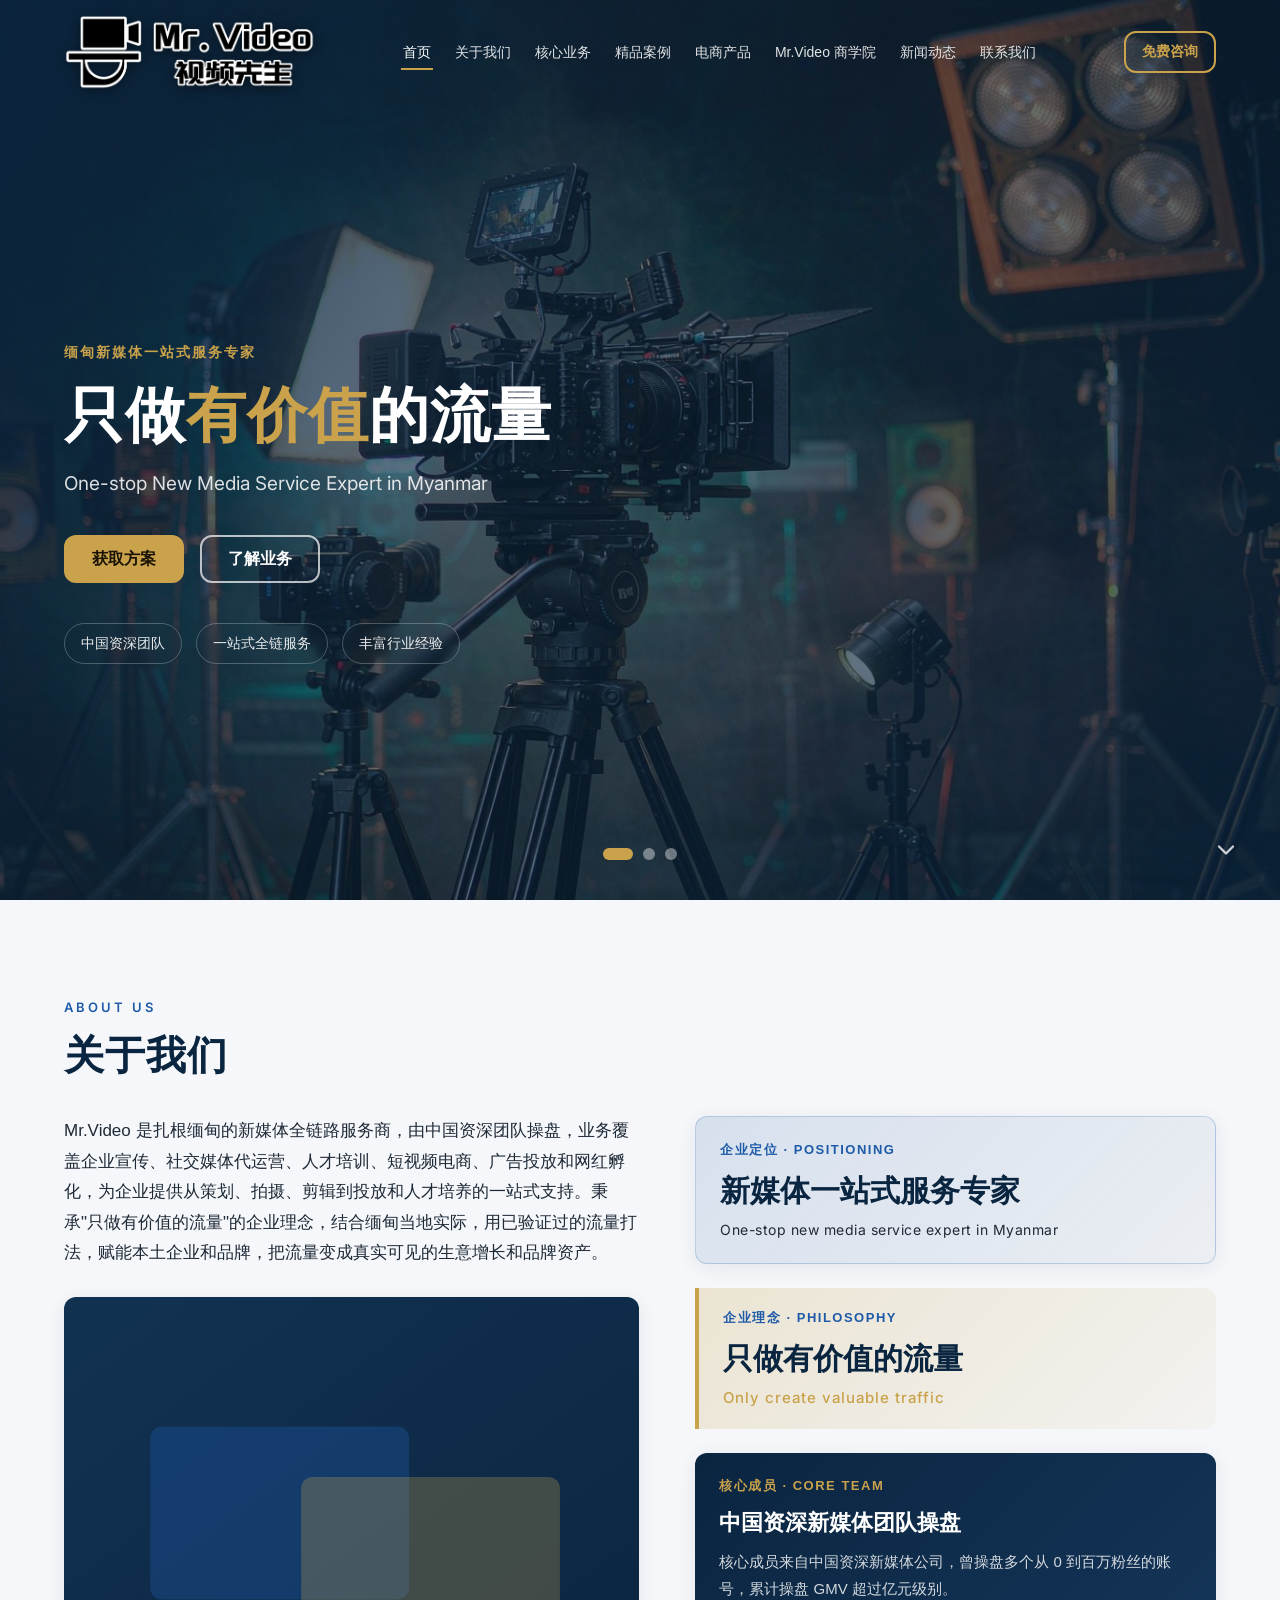
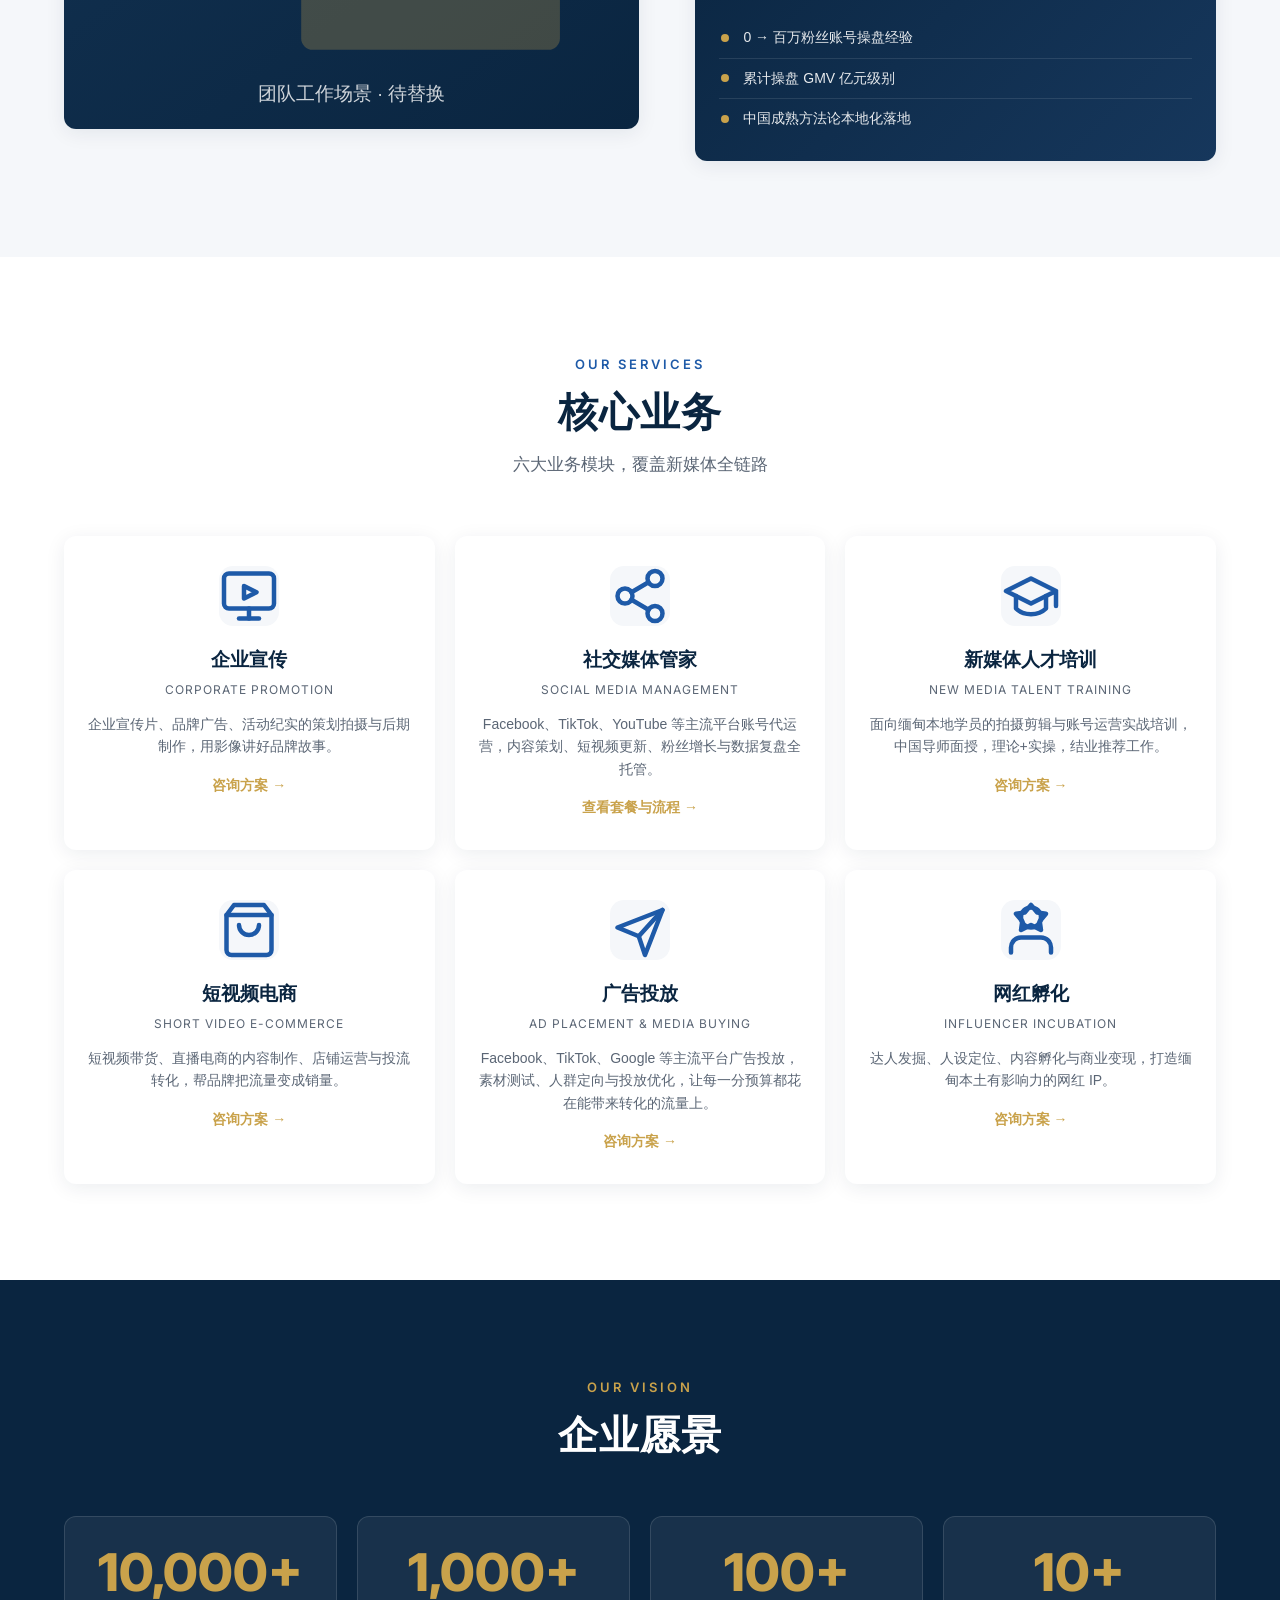
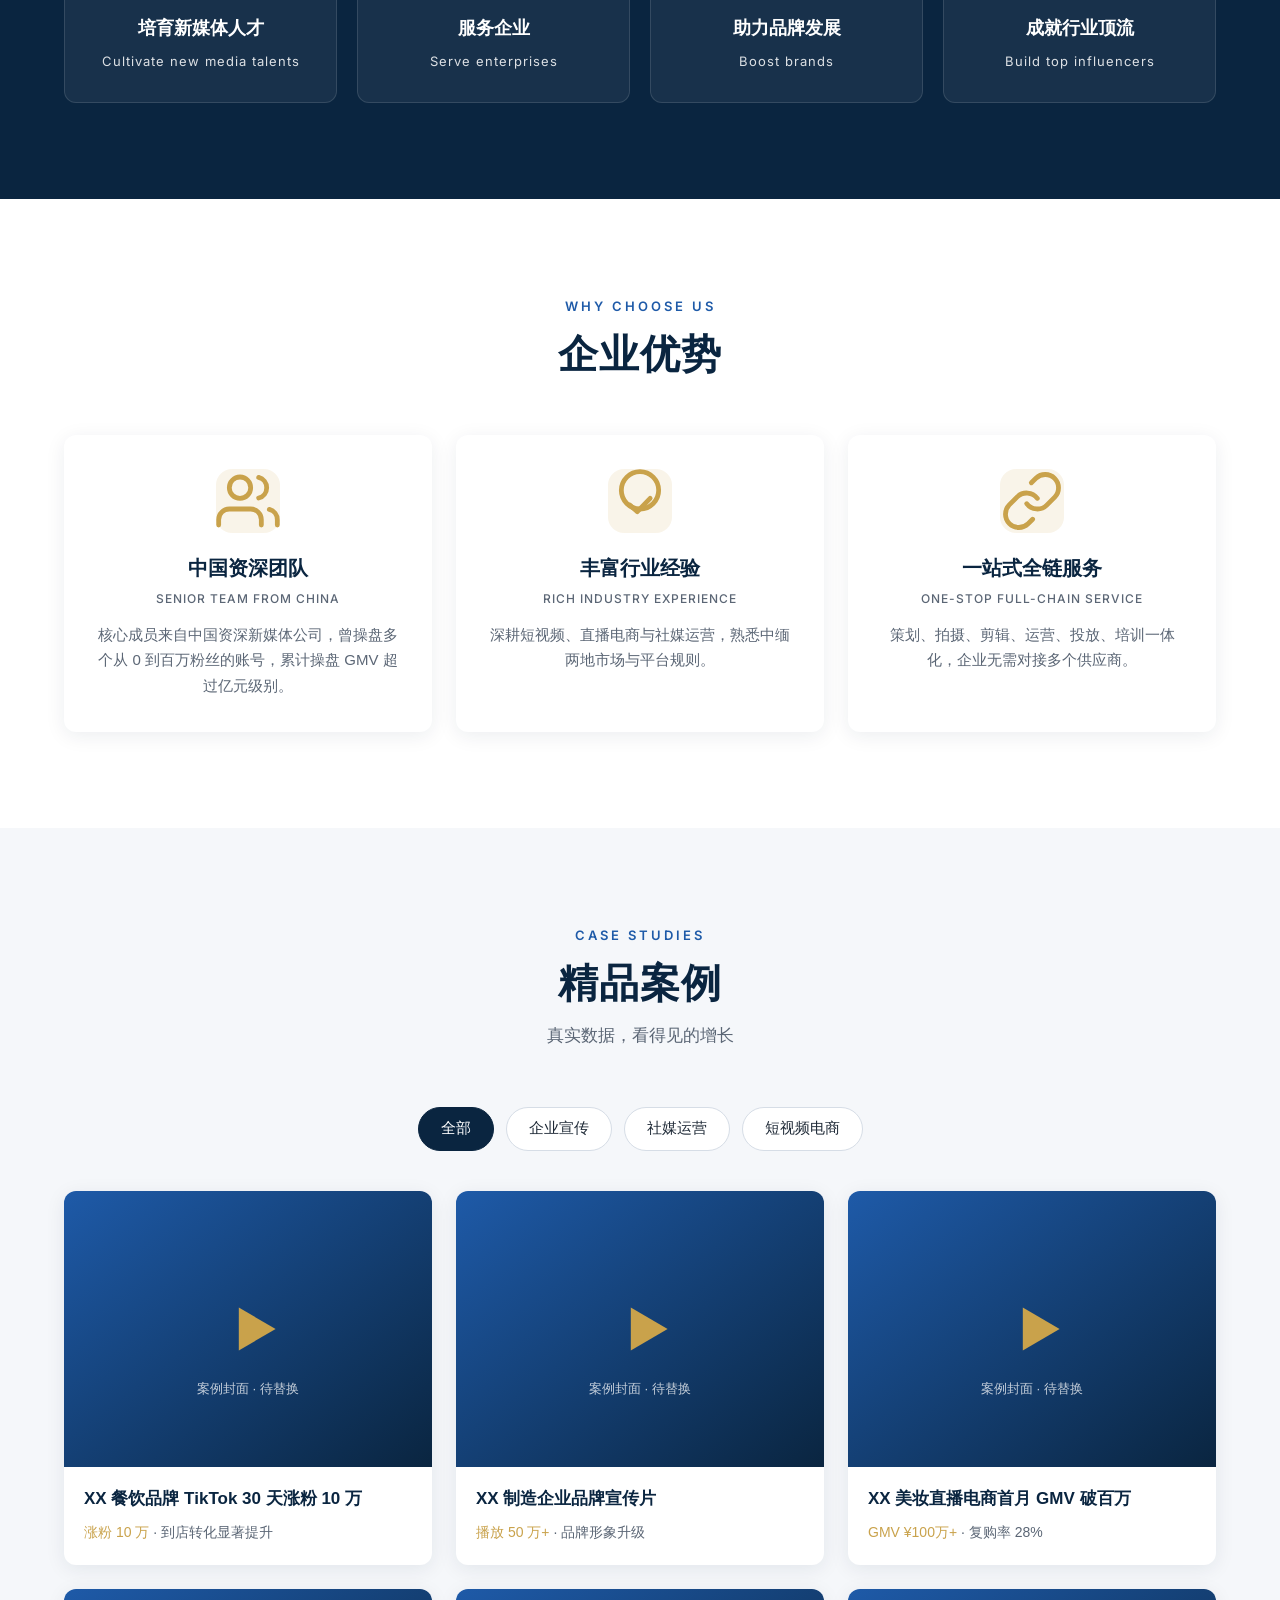
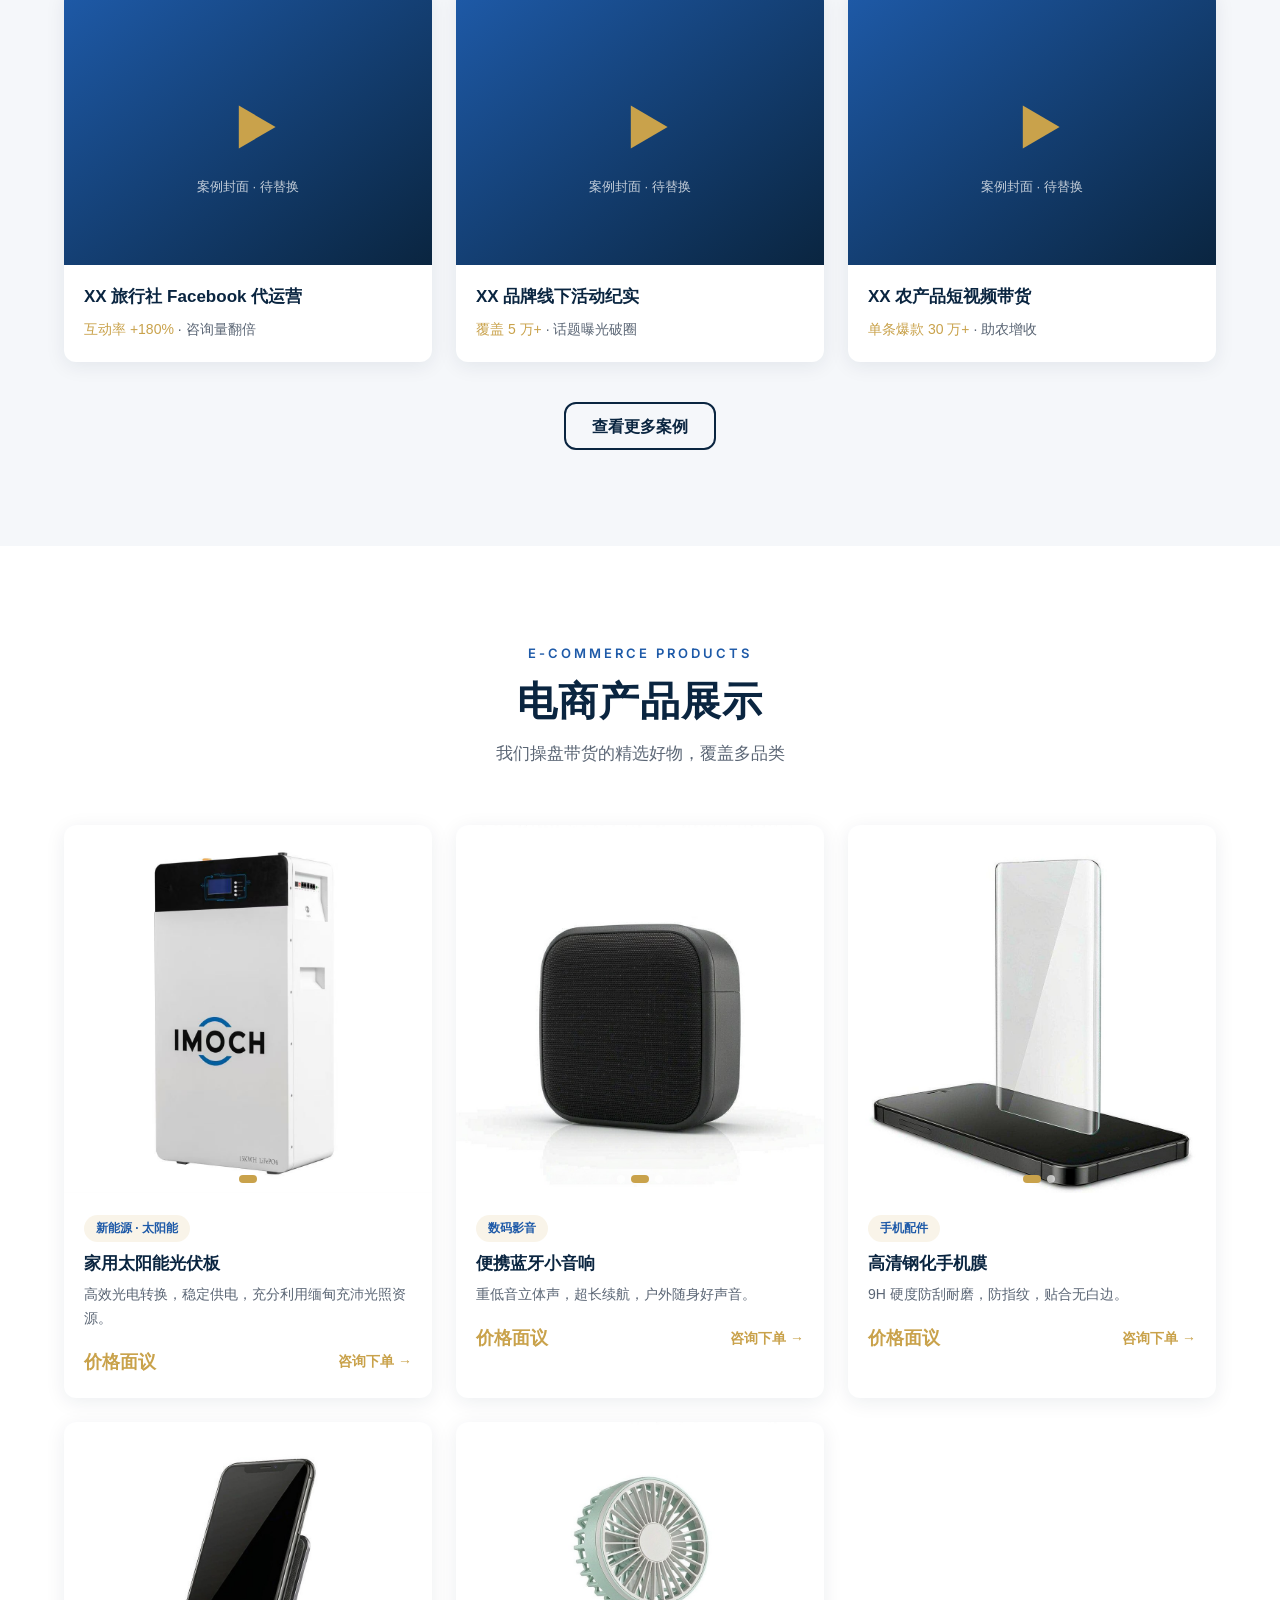
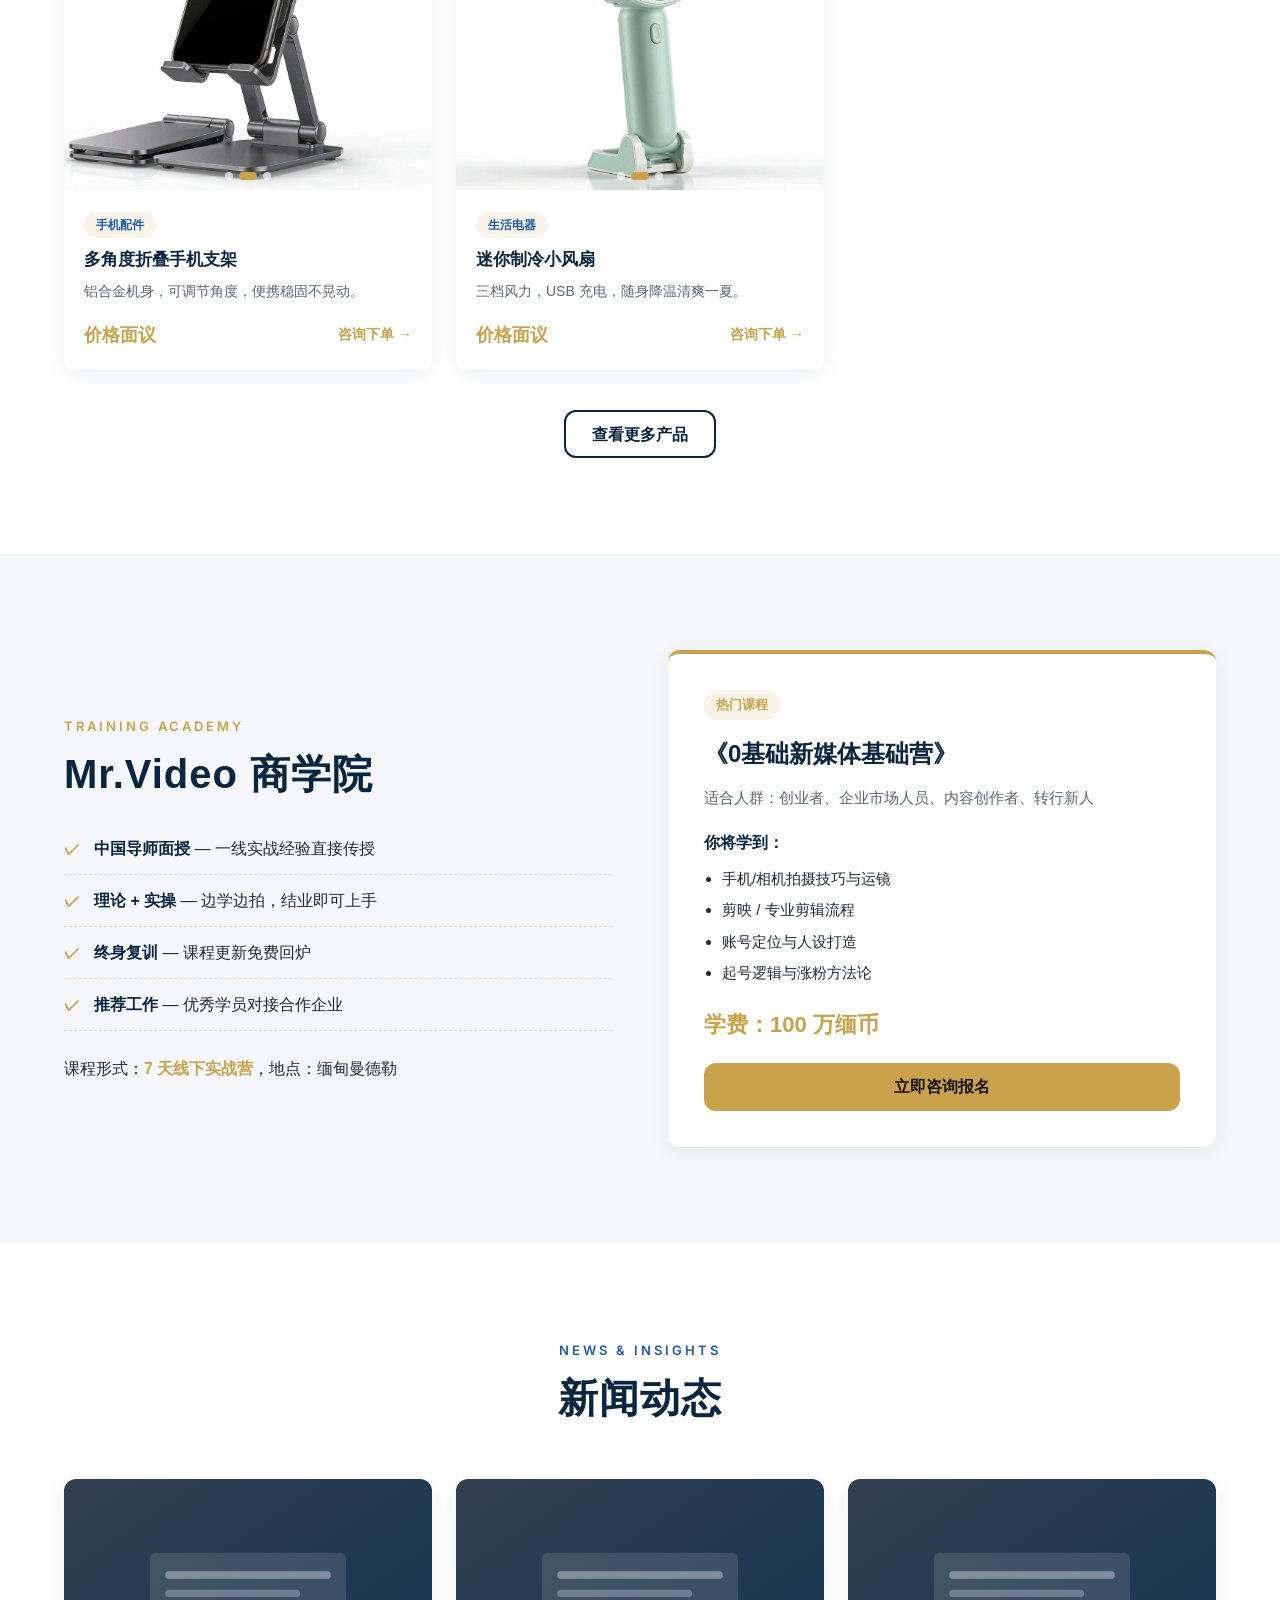
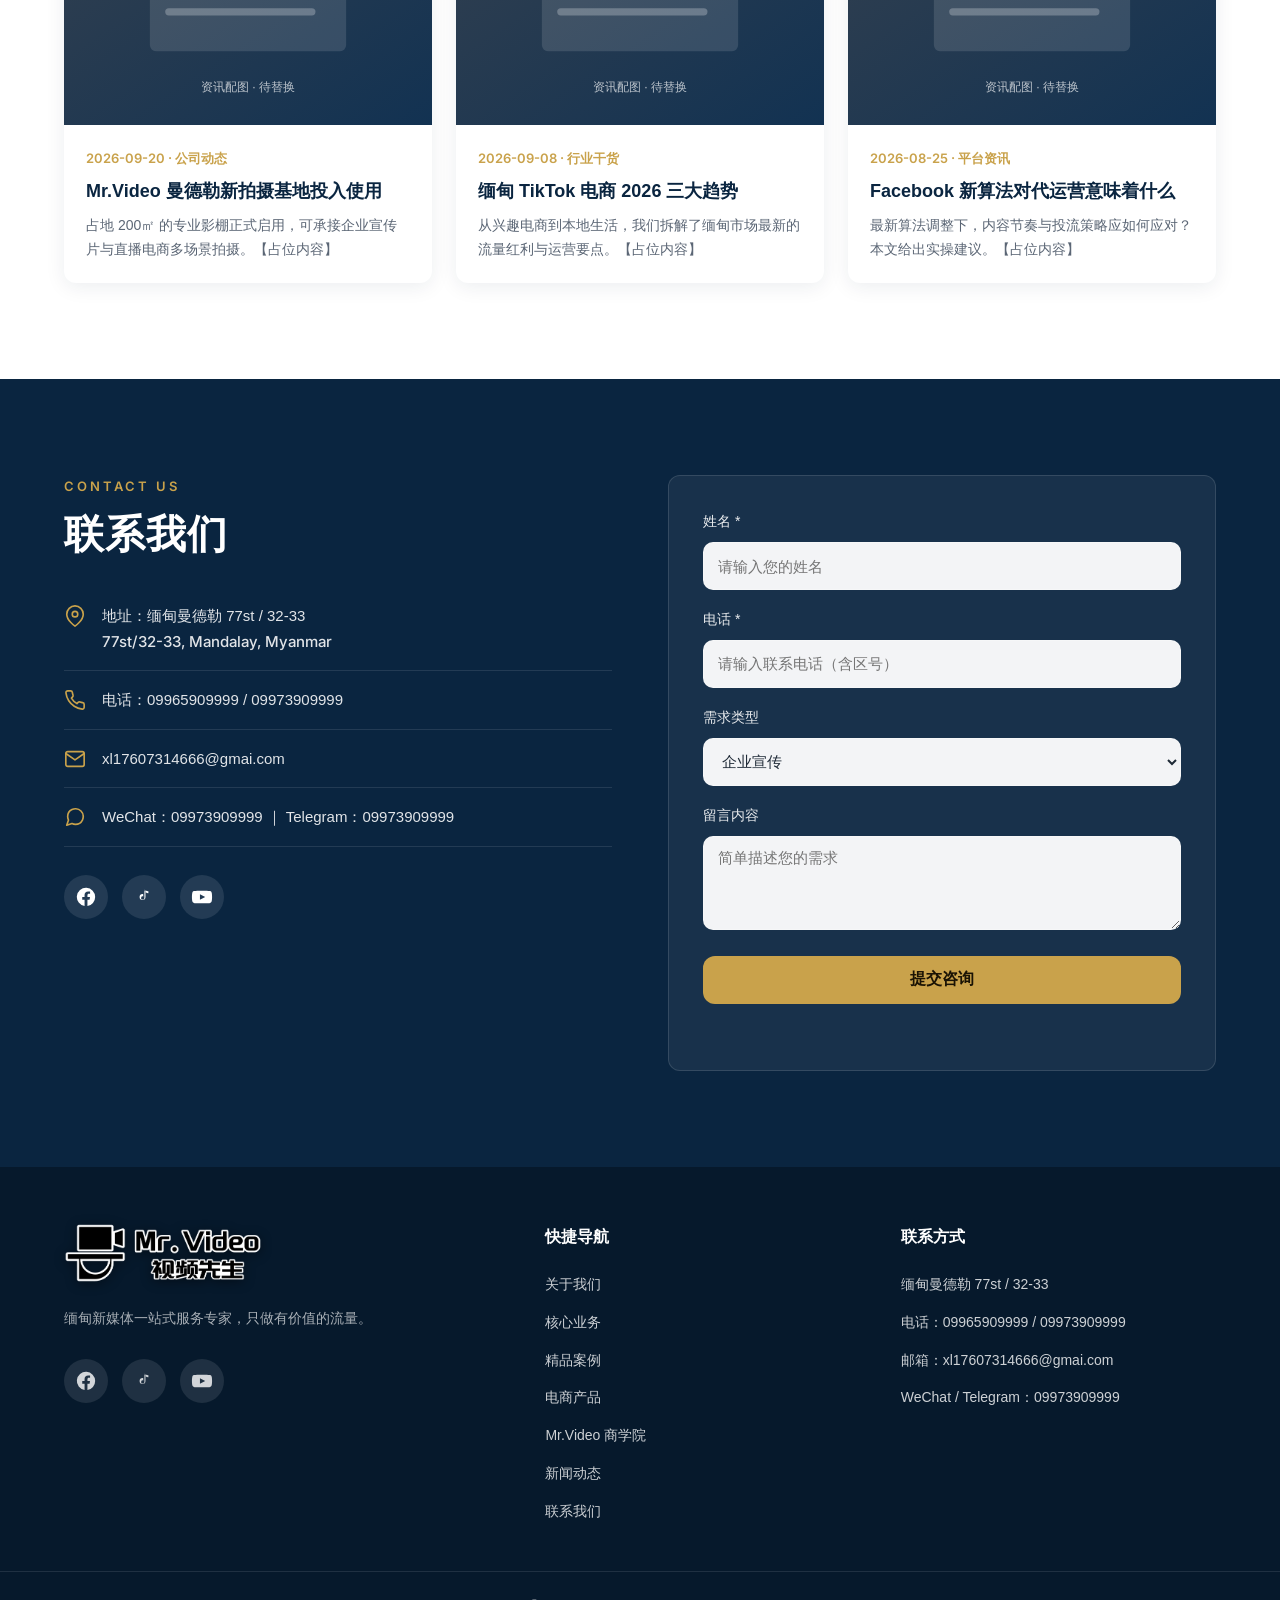
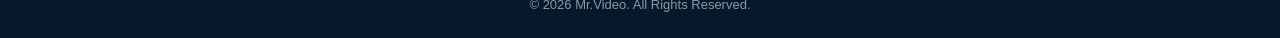
==== index.html @ e1abc124 "Logo放大至76/66px（裁剪画布真字标）+核心成员文案+公司介绍改写+新增广告投放业务" ====
<!DOCTYPE html>
<html lang="zh-CN">
<head>
  <meta charset="UTF-8" />
  <meta name="viewport" content="width=device-width, initial-scale=1.0" />
  <title>Mr.Video 传媒 | 缅甸新媒体一站式服务专家</title>
  <meta name="description" content="Mr.Video 传媒，扎根缅甸的新媒体全链路服务商，由中国资深团队操盘。业务覆盖企业宣传、社交媒体代运营、人才培训、短视频电商、广告投放和网红孵化，为企业提供从策划、拍摄、剪辑到投放和人才培养的一站式支持。只做有价值的流量。" />
  <meta name="keywords" content="缅甸新媒体, 曼德勒短视频, 社交媒体代运营, 网红孵化, 新媒体培训, Myanmar new media, Mr.Video, TikTok, Facebook" />

  <!-- Open Graph / 社交分享 -->
  <meta property="og:type" content="website" />
  <meta property="og:title" content="Mr.Video 传媒 | 缅甸新媒体一站式服务专家" />
  <meta property="og:description" content="扎根缅甸的新媒体全链路服务商，由中国资深团队操盘。提供企业宣传、社媒代运营、人才培训、短视频电商、广告投放与网红孵化全链路服务。" />
  <meta property="og:image" content="https://mrvideo.vip/images/logo-wordmark.png" />
  <meta property="og:url" content="https://mrvideo.vip/" />
  <meta name="twitter:card" content="summary_large_image" />

  <!-- TODO: 接入 Google Analytics（缅甸市场主要投 Facebook，可改用 Meta Pixel / Meta Business 像素） -->
  <!--
  <script async src="https://www.googletagmanager.com/gtag/js?id=G-XXXXXXX"></script>
  <script> window.dataLayer = window.dataLayer || []; function gtag(){dataLayer.push(arguments);} gtag('js', new Date()); gtag('config','G-XXXXXXX'); </script>
  -->
  <!-- TODO: 接入 Meta Pixel（Facebook 投放像素） -->
  <!--
  <script> !function(f,b,e,v,n,t,s){...fbq...}(); </script>
  -->

  <link rel="preconnect" href="https://fonts.googleapis.com" />
  <link rel="preconnect" href="https://fonts.gstatic.com" crossorigin />
  <link href="https://fonts.googleapis.com/css2?family=Inter:wght@400;500;600;700;800&family=Montserrat:wght@600;700;800&display=swap" rel="stylesheet" />
  <link rel="stylesheet" href="css/style.css" />
</head>

<body>

  <!-- ===================== 顶部导航栏 Header ===================== -->
  <header class="site-header" id="top">
    <div class="container nav-inner">
      <a href="#top" class="brand" aria-label="Mr.Video 首页">
        <img src="images/logo-wordmark.png" alt="Mr.Video 视频先生" class="brand-logo" />
      </a>

      <nav class="main-nav" id="mainNav" aria-label="主导航">
        <ul>
          <li><a href="#top" class="active">首页</a></li>
          <li><a href="#about">关于我们</a></li>
          <li><a href="#services">核心业务</a></li>
          <li><a href="#cases">精品案例</a></li>
          <li><a href="#products">电商产品</a></li>
          <li><a href="#training">Mr.Video 商学院</a></li>
          <li><a href="#news">新闻动态</a></li>
          <li><a href="#contact">联系我们</a></li>
        </ul>
      </nav>

      <a href="#contact" class="btn btn-cta">免费咨询 <span class="en">/ Free Consultation</span></a>

      <button class="hamburger" id="hamburger" aria-label="打开菜单" aria-expanded="false" aria-controls="drawer">
        <span></span><span></span><span></span>
      </button>
    </div>
  </header>

  <!-- 手机端全屏抽屉菜单 -->
  <div class="drawer" id="drawer" aria-hidden="true">
    <button class="drawer-close" id="drawerClose" aria-label="关闭菜单">&times;</button>
    <nav class="drawer-nav" aria-label="移动端导航">
      <a href="#top">首页</a>
      <a href="#about">关于我们</a>
      <a href="#services">核心业务</a>
      <a href="#cases">精品案例</a>
      <a href="#products">电商产品</a>
      <a href="#training">Mr.Video 商学院</a>
      <a href="#news">新闻动态</a>
      <a href="#contact">联系我们</a>
      <a href="#contact" class="btn btn-cta drawer-cta">免费咨询 / Free Consultation</a>
    </nav>
  </div>
  <div class="drawer-overlay" id="drawerOverlay"></div>

  <main>

    <!-- ===================== 首屏 Banner / Hero ===================== -->
    <section class="hero" id="home" aria-label="首屏">
      <!-- 首页背景轮播图（深色拍摄场景），与文字 slide 同步切换 -->
      <div class="hero-bg">
        <div class="hero-image is-active" style="background-image:url('images/hero-1.jpg')"></div>
        <div class="hero-image" style="background-image:url('images/hero-2.jpg')"></div>
        <div class="hero-image" style="background-image:url('images/hero-3.jpg')"></div>
        <div class="hero-overlay"></div>
      </div>

      <div class="hero-slides container">
        <!-- Slide 1 -->
        <article class="hero-slide is-active">
          <p class="hero-eyebrow">缅甸新媒体一站式服务专家</p>
          <h1 class="hero-title">只做<span class="gold">有价值</span>的流量</h1>
          <p class="hero-sub">One-stop New Media Service Expert in Myanmar</p>
          <div class="hero-actions">
            <a href="#contact" class="btn btn-gold">获取方案</a>
            <a href="#services" class="btn btn-outline">了解业务</a>
          </div>
          <ul class="trust-tags">
            <li>中国资深团队</li>
            <li>一站式全链服务</li>
            <li>丰富行业经验</li>
          </ul>
        </article>

        <!-- Slide 2 -->
        <article class="hero-slide">
          <p class="hero-eyebrow">SHORT VIDEO E-COMMERCE</p>
          <h1 class="hero-title">把<span class="gold">流量</span>变成<span class="gold">销量</span></h1>
          <p class="hero-sub">短视频电商增长 · 直播带货 · 投流转化</p>
          <div class="hero-actions">
            <a href="#contact" class="btn btn-gold">获取方案</a>
            <a href="#services" class="btn btn-outline">了解业务</a>
          </div>
          <ul class="trust-tags">
            <li>内容制作</li>
            <li>店铺运营</li>
            <li>投流转化</li>
          </ul>
        </article>

        <!-- Slide 3 -->
        <article class="hero-slide">
          <p class="hero-eyebrow">NEW MEDIA TALENT TRAINING</p>
          <h1 class="hero-title">培养缅甸本土<span class="gold">新媒体人才</span></h1>
          <p class="hero-sub">中国导师面授 · 理论+实操 · 推荐工作</p>
          <div class="hero-actions">
            <a href="#training" class="btn btn-gold">咨询报名</a>
            <a href="#about" class="btn btn-outline">了解我们</a>
          </div>
          <ul class="trust-tags">
            <li>7 天实战营</li>
            <li>终身复训</li>
            <li>结业推荐</li>
          </ul>
        </article>
      </div>

      <div class="hero-dots" id="heroDots" role="tablist" aria-label="Banner 切换"></div>

      <a href="#about" class="scroll-arrow" aria-label="向下滚动">
        <svg viewBox="0 0 24 24" width="28" height="28" fill="none" stroke="currentColor" stroke-width="2" stroke-linecap="round" stroke-linejoin="round"><polyline points="6 9 12 15 18 9"></polyline></svg>
      </a>
    </section>

    <!-- ===================== 关于我们 About ===================== -->
    <section class="section about" id="about" aria-labelledby="about-title">
      <div class="container">
        <div class="about-head reveal">
          <p class="eyebrow">ABOUT US</p>
          <h2 class="section-title" id="about-title">关于我们</h2>
        </div>
        <div class="about-grid">
          <!-- 左侧：公司简介正文 + 配图 -->
          <div class="about-left reveal">
            <p class="about-desc">
              Mr.Video 是扎根缅甸的新媒体全链路服务商，由中国资深团队操盘，业务覆盖企业宣传、社交媒体代运营、人才培训、短视频电商、广告投放和网红孵化，为企业提供从策划、拍摄、剪辑到投放和人才培养的一站式支持。秉承"只做有价值的流量"的企业理念，结合缅甸当地实际，用已验证过的流量打法，赋能本土企业和品牌，把流量变成真实可见的生意增长和品牌资产。
            </p>
            <div class="about-media">
              <!-- 待替换：拍摄/团队工作场景图 -->
              <img src="images/about-team.svg" alt="Mr.Video 团队工作场景" loading="lazy" />
            </div>
          </div>
          <!-- 右侧：企业定位 + 企业理念 + 核心成员，从上到下排列 -->
          <div class="about-right reveal">
            <div class="positioning">
              <p class="positioning-label">企业定位 · Positioning</p>
              <p class="positioning-cn">新媒体一站式服务专家</p>
              <p class="positioning-en">One-stop new media service expert in Myanmar</p>
            </div>
            <blockquote class="quote">
              <span class="quote-label">企业理念 · Philosophy</span>
              只做有价值的流量<br />
              <span class="en">Only create valuable traffic</span>
            </blockquote>
            <div class="core-team">
              <p class="core-team-label">核心成员 · Core Team</p>
              <p class="core-team-cn">中国资深新媒体团队操盘</p>
              <p class="core-team-desc">核心成员来自中国资深新媒体公司，曾操盘多个从 0 到百万粉丝的账号，累计操盘 GMV 超过亿元级别。</p>
              <ul class="core-team-points">
                <li>0 → 百万粉丝账号操盘经验</li>
                <li>累计操盘 GMV 亿元级别</li>
                <li>中国成熟方法论本地化落地</li>
              </ul>
            </div>
          </div>
        </div>
      </div>
    </section>

    <!-- ===================== 核心业务 Services ===================== -->
    <section class="section services" id="services" aria-labelledby="services-title">
      <div class="container">
        <div class="section-head reveal">
          <p class="eyebrow">OUR SERVICES</p>
          <h2 class="section-title" id="services-title">核心业务</h2>
          <p class="section-sub">六大业务模块，覆盖新媒体全链路</p>
        </div>

        <div class="services-grid reveal">
          <!-- 卡片 1 -->
          <article class="service-card">
            <span class="service-icon" aria-hidden="true">
              <svg viewBox="0 0 24 24" fill="none" stroke="currentColor" stroke-width="1.8" stroke-linecap="round" stroke-linejoin="round"><rect x="2" y="3" width="20" height="14" rx="2"></rect><line x1="8" y1="21" x2="16" y2="21"></line><line x1="12" y1="17" x2="12" y2="21"></line><polygon points="10 8 15 10.5 10 13 10 8"></polygon></svg>
            </span>
            <h3 class="service-name">企业宣传</h3>
            <p class="service-en">Corporate Promotion</p>
            <p class="service-desc">企业宣传片、品牌广告、活动纪实的策划拍摄与后期制作，用影像讲好品牌故事。</p>
            <a href="#contact" class="service-link">咨询方案 →</a>
          </article>

          <!-- 卡片 2 -->
          <article class="service-card">
            <span class="service-icon" aria-hidden="true">
              <svg viewBox="0 0 24 24" fill="none" stroke="currentColor" stroke-width="1.8" stroke-linecap="round" stroke-linejoin="round"><circle cx="18" cy="5" r="3"></circle><circle cx="6" cy="12" r="3"></circle><circle cx="18" cy="19" r="3"></circle><line x1="8.6" y1="13.5" x2="15.4" y2="17.5"></line><line x1="15.4" y1="6.5" x2="8.6" y2="10.5"></line></svg>
            </span>
            <h3 class="service-name">社交媒体管家</h3>
            <p class="service-en">Social Media Management</p>
            <p class="service-desc">Facebook、TikTok、YouTube 等主流平台账号代运营，内容策划、短视频更新、粉丝增长与数据复盘全托管。</p>
            <a href="social-media.html" class="service-link">查看套餐与流程 →</a>
          </article>

          <!-- 卡片 3 -->
          <article class="service-card">
            <span class="service-icon" aria-hidden="true">
              <svg viewBox="0 0 24 24" fill="none" stroke="currentColor" stroke-width="1.8" stroke-linecap="round" stroke-linejoin="round"><path d="M22 10v6M2 10l10-5 10 5-10 5z"></path><path d="M6 12v5c3 3 9 3 12 0v-5"></path></svg>
            </span>
            <h3 class="service-name">新媒体人才培训</h3>
            <p class="service-en">New Media Talent Training</p>
            <p class="service-desc">面向缅甸本地学员的拍摄剪辑与账号运营实战培训，中国导师面授，理论+实操，结业推荐工作。</p>
            <a href="#contact" class="service-link">咨询方案 →</a>
          </article>

          <!-- 卡片 4 -->
          <article class="service-card">
            <span class="service-icon" aria-hidden="true">
              <svg viewBox="0 0 24 24" fill="none" stroke="currentColor" stroke-width="1.8" stroke-linecap="round" stroke-linejoin="round"><path d="M6 2 3 6v14a2 2 0 0 0 2 2h14a2 2 0 0 0 2-2V6l-3-4z"></path><line x1="3" y1="6" x2="21" y2="6"></line><path d="M16 10a4 4 0 0 1-8 0"></path></svg>
            </span>
            <h3 class="service-name">短视频电商</h3>
            <p class="service-en">Short Video E-commerce</p>
            <p class="service-desc">短视频带货、直播电商的内容制作、店铺运营与投流转化，帮品牌把流量变成销量。</p>
            <a href="#contact" class="service-link">咨询方案 →</a>
          </article>

          <!-- 卡片 5 -->
          <article class="service-card">
            <span class="service-icon" aria-hidden="true">
              <svg viewBox="0 0 24 24" fill="none" stroke="currentColor" stroke-width="1.8" stroke-linecap="round" stroke-linejoin="round"><path d="M3 11l18-7-7 18-2.5-7.5L3 11z"></path><path d="M11.5 14.5L21 4"></path></svg>
            </span>
            <h3 class="service-name">广告投放</h3>
            <p class="service-en">Ad Placement &amp; Media Buying</p>
            <p class="service-desc">Facebook、TikTok、Google 等主流平台广告投放，素材测试、人群定向与投放优化，让每一分预算都花在能带来转化的流量上。</p>
            <a href="#contact" class="service-link">咨询方案 →</a>
          </article>

          <!-- 卡片 6 -->
          <article class="service-card">
            <span class="service-icon" aria-hidden="true">
              <svg viewBox="0 0 24 24" fill="none" stroke="currentColor" stroke-width="1.8" stroke-linecap="round" stroke-linejoin="round"><path d="M20 21v-2a4 4 0 0 0-4-4H8a4 4 0 0 0-4 4v2"></path><circle cx="12" cy="7" r="4"></circle><polygon points="12 2 14.5 5 18 5.5 15.5 8.5 16 12 12 10 8 12 8.5 8.5 6 5.5 9.5 5 12 2"></polygon></svg>
            </span>
            <h3 class="service-name">网红孵化</h3>
            <p class="service-en">Influencer Incubation</p>
            <p class="service-desc">达人发掘、人设定位、内容孵化与商业变现，打造缅甸本土有影响力的网红 IP。</p>
            <a href="#contact" class="service-link">咨询方案 →</a>
          </article>
        </div>

      </div>
    </section>

    <!-- ===================== 企业愿景 Vision ===================== -->
    <section class="section vision" id="vision" aria-labelledby="vision-title" style="background:#0A2540;color:#ffffff">
      <div class="container">
        <div class="section-head light reveal">
          <p class="eyebrow gold">OUR VISION</p>
          <h2 class="section-title light" id="vision-title">企业愿景</h2>
        </div>
        <div class="vision-stats reveal">
          <div class="stat">
            <p class="stat-num" data-target="10000" data-suffix="+">0</p>
            <p class="stat-label">培育新媒体人才</p>
            <p class="stat-en">Cultivate new media talents</p>
          </div>
          <div class="stat">
            <p class="stat-num" data-target="1000" data-suffix="+">0</p>
            <p class="stat-label">服务企业</p>
            <p class="stat-en">Serve enterprises</p>
          </div>
          <div class="stat">
            <p class="stat-num" data-target="100" data-suffix="+">0</p>
            <p class="stat-label">助力品牌发展</p>
            <p class="stat-en">Boost brands</p>
          </div>
          <div class="stat">
            <p class="stat-num" data-target="10" data-suffix="+">0</p>
            <p class="stat-label">成就行业顶流</p>
            <p class="stat-en">Build top influencers</p>
          </div>
        </div>
      </div>
    </section>

    <!-- ===================== 企业优势 + 服务流程 ===================== -->
    <section class="section advantages" id="advantages" aria-labelledby="adv-title">
      <div class="container">
        <div class="section-head reveal">
          <p class="eyebrow">WHY CHOOSE US</p>
          <h2 class="section-title" id="adv-title">企业优势</h2>
        </div>

        <div class="adv-grid reveal">
          <article class="adv-card">
            <span class="adv-icon" aria-hidden="true">
              <svg viewBox="0 0 24 24" fill="none" stroke="currentColor" stroke-width="1.8" stroke-linecap="round" stroke-linejoin="round"><path d="M17 21v-2a4 4 0 0 0-4-4H5a4 4 0 0 0-4 4v2"></path><circle cx="9" cy="7" r="4"></circle><path d="M23 21v-2a4 4 0 0 0-3-3.87"></path><path d="M16 3.13a4 4 0 0 1 0 7.75"></path></svg>
            </span>
            <h3>中国资深团队</h3>
            <p class="en">Senior Team from China</p>
            <p>核心成员来自中国资深新媒体公司，曾操盘多个从 0 到百万粉丝的账号，累计操盘 GMV 超过亿元级别。</p>
          </article>
          <article class="adv-card">
            <span class="adv-icon" aria-hidden="true">
              <svg viewBox="0 0 24 24" fill="none" stroke="currentColor" stroke-width="1.8" stroke-linecap="round" stroke-linejoin="round"><circle cx="12" cy="8" r="7"></circle><polyline points="8.2 13.5 11 16 15.8 11"></polyline></svg>
            </span>
            <h3>丰富行业经验</h3>
            <p class="en">Rich Industry Experience</p>
            <p>深耕短视频、直播电商与社媒运营，熟悉中缅两地市场与平台规则。</p>
          </article>
          <article class="adv-card">
            <span class="adv-icon" aria-hidden="true">
              <svg viewBox="0 0 24 24" fill="none" stroke="currentColor" stroke-width="1.8" stroke-linecap="round" stroke-linejoin="round"><path d="M10 13a5 5 0 0 0 7.54.54l3-3a5 5 0 0 0-7.07-7.07l-1.72 1.71"></path><path d="M14 11a5 5 0 0 0-7.54-.54l-3 3a5 5 0 0 0 7.07 7.07l1.71-1.71"></path></svg>
            </span>
            <h3>一站式全链服务</h3>
            <p class="en">One-stop Full-chain Service</p>
            <p>策划、拍摄、剪辑、运营、投放、培训一体化，企业无需对接多个供应商。</p>
          </article>
        </div>

      </div>
    </section>

    <!-- ===================== 精品案例 Cases ===================== -->
    <section class="section cases" id="cases" aria-labelledby="cases-title">
      <div class="container">
        <div class="section-head reveal">
          <p class="eyebrow">CASE STUDIES</p>
          <h2 class="section-title" id="cases-title">精品案例</h2>
          <p class="section-sub">真实数据，看得见的增长</p>
        </div>

        <div class="case-filter reveal" id="caseFilter" role="tablist" aria-label="案例分类筛选">
          <button class="filter-btn is-active" data-filter="all">全部</button>
          <button class="filter-btn" data-filter="promo">企业宣传</button>
          <button class="filter-btn" data-filter="social">社媒运营</button>
          <button class="filter-btn" data-filter="ecom">短视频电商</button>
        </div>

        <div class="case-grid reveal" id="caseGrid">
          <article class="case-card" data-cat="social">
            <div class="case-cover"><img src="images/case-placeholder.svg" alt="餐饮品牌 TikTok 案例封面" loading="lazy" /></div>
            <div class="case-body">
              <h3>XX 餐饮品牌 TikTok 30 天涨粉 10 万</h3>
              <p class="case-result"><span class="gold">涨粉 10 万</span> · 到店转化显著提升</p>
            </div>
          </article>
          <article class="case-card" data-cat="promo">
            <div class="case-cover"><img src="images/case-placeholder.svg" alt="企业宣传片案例封面" loading="lazy" /></div>
            <div class="case-body">
              <h3>XX 制造企业品牌宣传片</h3>
              <p class="case-result"><span class="gold">播放 50 万+</span> · 品牌形象升级</p>
            </div>
          </article>
          <article class="case-card" data-cat="ecom">
            <div class="case-cover"><img src="images/case-placeholder.svg" alt="直播电商案例封面" loading="lazy" /></div>
            <div class="case-body">
              <h3>XX 美妆直播电商首月 GMV 破百万</h3>
              <p class="case-result"><span class="gold">GMV ¥100万+</span> · 复购率 28%</p>
            </div>
          </article>
          <article class="case-card" data-cat="social">
            <div class="case-cover"><img src="images/case-placeholder.svg" alt="社媒代运营案例封面" loading="lazy" /></div>
            <div class="case-body">
              <h3>XX 旅行社 Facebook 代运营</h3>
              <p class="case-result"><span class="gold">互动率 +180%</span> · 咨询量翻倍</p>
            </div>
          </article>
          <article class="case-card" data-cat="promo">
            <div class="case-cover"><img src="images/case-placeholder.svg" alt="活动纪实案例封面" loading="lazy" /></div>
            <div class="case-body">
              <h3>XX 品牌线下活动纪实</h3>
              <p class="case-result"><span class="gold">覆盖 5 万+</span> · 话题曝光破圈</p>
            </div>
          </article>
          <article class="case-card" data-cat="ecom">
            <div class="case-cover"><img src="images/case-placeholder.svg" alt="短视频带货案例封面" loading="lazy" /></div>
            <div class="case-body">
              <h3>XX 农产品短视频带货</h3>
              <p class="case-result"><span class="gold">单条爆款 30 万+</span> · 助农增收</p>
            </div>
          </article>
        </div>

        <div class="case-more reveal">
          <a href="#contact" class="btn btn-outline-dark">查看更多案例</a>
        </div>
      </div>
    </section>

    <!-- ===================== 电商产品展示 Products ===================== -->
    <section class="section products" id="products" aria-labelledby="products-title">
      <div class="container">
        <div class="section-head reveal">
          <p class="eyebrow">E-COMMERCE PRODUCTS</p>
          <h2 class="section-title" id="products-title">电商产品展示</h2>
          <p class="section-sub">我们操盘带货的精选好物，覆盖多品类</p>
        </div>

        <div class="product-grid reveal">
          <article class="product-card">
            <div class="product-cover">
              <div class="pcarousel" data-pid="solar">
                <img class="pimg is-active" src="images/solar-real-1.jpg" alt="家用太阳能光伏板 展示图1" loading="lazy" />
                <img class="pimg" src="images/solar-real-2.jpg" alt="家用太阳能光伏板 展示图2" loading="lazy" />
                <img class="pimg" src="images/p-solar-3.jpg" alt="家用太阳能光伏板 展示图3" loading="lazy" />
                <div class="pdots"></div>
              </div>
            </div>
            <div class="product-body">
              <span class="product-cat">新能源 · 太阳能</span>
              <h3>家用太阳能光伏板</h3>
              <p class="product-desc">高效光电转换，稳定供电，充分利用缅甸充沛光照资源。</p>
              <div class="product-foot">
                <span class="product-price"><span class="gold">价格面议</span></span>
                <a href="#contact" class="product-link">咨询下单 →</a>
              </div>
            </div>
          </article>

          <article class="product-card">
            <div class="product-cover">
              <div class="pcarousel" data-pid="speaker">
                <img class="pimg is-active" src="images/p-bluetooth-speaker-1.jpg" alt="便携蓝牙小音响 展示图1" loading="lazy" />
                <img class="pimg" src="images/p-bluetooth-speaker-2.jpg" alt="便携蓝牙小音响 展示图2" loading="lazy" />
                <img class="pimg" src="images/p-bluetooth-speaker-3.jpg" alt="便携蓝牙小音响 展示图3" loading="lazy" />
                <div class="pdots"></div>
              </div>
            </div>
            <div class="product-body">
              <span class="product-cat">数码影音</span>
              <h3>便携蓝牙小音响</h3>
              <p class="product-desc">重低音立体声，超长续航，户外随身好声音。</p>
              <div class="product-foot">
                <span class="product-price"><span class="gold">价格面议</span></span>
                <a href="#contact" class="product-link">咨询下单 →</a>
              </div>
            </div>
          </article>

          <article class="product-card">
            <div class="product-cover">
              <div class="pcarousel" data-pid="film">
                <img class="pimg is-active" src="images/p-phone-film-1.jpg" alt="高清钢化手机膜 展示图1" loading="lazy" />
                <img class="pimg" src="images/p-phone-film-2.jpg" alt="高清钢化手机膜 展示图2" loading="lazy" />
                <img class="pimg" src="images/p-phone-film-3.jpg" alt="高清钢化手机膜 展示图3" loading="lazy" />
                <div class="pdots"></div>
              </div>
            </div>
            <div class="product-body">
              <span class="product-cat">手机配件</span>
              <h3>高清钢化手机膜</h3>
              <p class="product-desc">9H 硬度防刮耐磨，防指纹，贴合无白边。</p>
              <div class="product-foot">
                <span class="product-price"><span class="gold">价格面议</span></span>
                <a href="#contact" class="product-link">咨询下单 →</a>
              </div>
            </div>
          </article>

          <article class="product-card">
            <div class="product-cover">
              <div class="pcarousel" data-pid="stand">
                <img class="pimg is-active" src="images/p-phone-stand-1.jpg" alt="多角度折叠手机支架 展示图1" loading="lazy" />
                <img class="pimg" src="images/p-phone-stand-2.jpg" alt="多角度折叠手机支架 展示图2" loading="lazy" />
                <img class="pimg" src="images/p-phone-stand-3.jpg" alt="多角度折叠手机支架 展示图3" loading="lazy" />
                <div class="pdots"></div>
              </div>
            </div>
            <div class="product-body">
              <span class="product-cat">手机配件</span>
              <h3>多角度折叠手机支架</h3>
              <p class="product-desc">铝合金机身，可调节角度，便携稳固不晃动。</p>
              <div class="product-foot">
                <span class="product-price"><span class="gold">价格面议</span></span>
                <a href="#contact" class="product-link">咨询下单 →</a>
              </div>
            </div>
          </article>

          <article class="product-card">
            <div class="product-cover">
              <div class="pcarousel" data-pid="fan">
                <img class="pimg is-active" src="images/p-mini-fan-1.jpg" alt="迷你制冷小风扇 展示图1" loading="lazy" />
                <img class="pimg" src="images/p-mini-fan-2.jpg" alt="迷你制冷小风扇 展示图2" loading="lazy" />
                <img class="pimg" src="images/p-mini-fan-3.jpg" alt="迷你制冷小风扇 展示图3" loading="lazy" />
                <div class="pdots"></div>
              </div>
            </div>
            <div class="product-body">
              <span class="product-cat">生活电器</span>
              <h3>迷你制冷小风扇</h3>
              <p class="product-desc">三档风力，USB 充电，随身降温清爽一夏。</p>
              <div class="product-foot">
                <span class="product-price"><span class="gold">价格面议</span></span>
                <a href="#contact" class="product-link">咨询下单 →</a>
              </div>
            </div>
          </article>
        </div>

        <div class="case-more reveal">
          <a href="#contact" class="btn btn-outline-dark">查看更多产品</a>
        </div>
      </div>
    </section>

    <!-- ===================== 培训学院 Training ===================== -->
    <section class="section training" id="training" aria-labelledby="training-title">
      <div class="container training-grid">
        <div class="training-left reveal">
          <p class="eyebrow gold">TRAINING ACADEMY</p>
          <h2 class="section-title" id="training-title">Mr.Video 商学院</h2>
          <ul class="training-highlights">
            <li><strong>中国导师面授</strong> — 一线实战经验直接传授</li>
            <li><strong>理论 + 实操</strong> — 边学边拍，结业即可上手</li>
            <li><strong>终身复训</strong> — 课程更新免费回炉</li>
            <li><strong>推荐工作</strong> — 优秀学员对接合作企业</li>
          </ul>
          <p class="training-form">课程形式：<strong>7 天线下实战营</strong>，地点：缅甸曼德勒</p>
        </div>

        <div class="training-card reveal">
          <p class="course-tag">热门课程</p>
          <h3 class="course-name">《0基础新媒体基础营》</h3>
          <p class="course-for">适合人群：创业者、企业市场人员、内容创作者、转行新人</p>
          <p class="course-learn-title">你将学到：</p>
          <ul class="course-learn">
            <li>手机/相机拍摄技巧与运镜</li>
            <li>剪映 / 专业剪辑流程</li>
            <li>账号定位与人设打造</li>
            <li>起号逻辑与涨粉方法论</li>
          </ul>
          <p class="course-price"><span class="gold">学费：100 万缅币</span></p>
          <a href="#contact" class="btn btn-gold btn-block">立即咨询报名</a>
        </div>
      </div>
    </section>

    <!-- ===================== 新闻动态 News ===================== -->
    <section class="section news" id="news" aria-labelledby="news-title">
      <div class="container">
        <div class="section-head reveal">
          <p class="eyebrow">NEWS & INSIGHTS</p>
          <h2 class="section-title" id="news-title">新闻动态</h2>
        </div>

        <div class="news-grid reveal">
          <article class="news-card">
            <div class="news-cover"><img src="images/news-placeholder.svg" alt="公司动态封面" loading="lazy" /></div>
            <div class="news-body">
              <p class="news-date">2026-09-20 · 公司动态</p>
              <h3>Mr.Video 曼德勒新拍摄基地投入使用</h3>
              <p class="news-summary">占地 200㎡ 的专业影棚正式启用，可承接企业宣传片与直播电商多场景拍摄。【占位内容】</p>
            </div>
          </article>
          <article class="news-card">
            <div class="news-cover"><img src="images/news-placeholder.svg" alt="行业干货封面" loading="lazy" /></div>
            <div class="news-body">
              <p class="news-date">2026-09-08 · 行业干货</p>
              <h3>缅甸 TikTok 电商 2026 三大趋势</h3>
              <p class="news-summary">从兴趣电商到本地生活，我们拆解了缅甸市场最新的流量红利与运营要点。【占位内容】</p>
            </div>
          </article>
          <article class="news-card">
            <div class="news-cover"><img src="images/news-placeholder.svg" alt="平台资讯封面" loading="lazy" /></div>
            <div class="news-body">
              <p class="news-date">2026-08-25 · 平台资讯</p>
              <h3>Facebook 新算法对代运营意味着什么</h3>
              <p class="news-summary">最新算法调整下，内容节奏与投流策略应如何应对？本文给出实操建议。【占位内容】</p>
            </div>
          </article>
        </div>
      </div>
    </section>

    <!-- ===================== 联系我们 Contact ===================== -->
    <section class="section contact" id="contact" aria-labelledby="contact-title" style="background:#0A2540;color:#ffffff">
      <div class="container contact-grid">
        <div class="contact-info reveal">
          <p class="eyebrow gold">CONTACT US</p>
          <h2 class="section-title light" id="contact-title">联系我们</h2>
          <ul class="contact-list">
            <li>
              <span class="ci-icon" aria-hidden="true"><svg viewBox="0 0 24 24" fill="none" stroke="currentColor" stroke-width="1.8" stroke-linecap="round" stroke-linejoin="round"><path d="M21 10c0 7-9 13-9 13s-9-6-9-13a9 9 0 0 1 18 0z"></path><circle cx="12" cy="10" r="3"></circle></svg></span>
              <span>地址：缅甸曼德勒 77st / 32-33<br /><span class="en">77st/32-33, Mandalay, Myanmar</span></span>
            </li>
            <li>
              <span class="ci-icon" aria-hidden="true"><svg viewBox="0 0 24 24" fill="none" stroke="currentColor" stroke-width="1.8" stroke-linecap="round" stroke-linejoin="round"><path d="M22 16.92v3a2 2 0 0 1-2.18 2 19.79 19.79 0 0 1-8.63-3.07 19.5 19.5 0 0 1-6-6 19.79 19.79 0 0 1-3.07-8.67A2 2 0 0 1 4.11 2h3a2 2 0 0 1 2 1.72c.13.96.36 1.9.7 2.81a2 2 0 0 1-.45 2.11L8.09 9.91a16 16 0 0 0 6 6l1.27-1.27a2 2 0 0 1 2.11-.45c.9.34 1.85.57 2.81.7A2 2 0 0 1 22 16.92z"></path></svg></span>
              <span>电话：<a href="tel:09965909999">09965909999</a> / <a href="tel:09973909999">09973909999</a></span>
            </li>
            <li>
              <span class="ci-icon" aria-hidden="true"><svg viewBox="0 0 24 24" fill="none" stroke="currentColor" stroke-width="1.8" stroke-linecap="round" stroke-linejoin="round"><path d="M4 4h16c1.1 0 2 .9 2 2v12c0 1.1-.9 2-2 2H4c-1.1 0-2-.9-2-2V6c0-1.1.9-2 2-2z"></path><polyline points="22,6 12,13 2,6"></polyline></svg></span>
              <a href="mailto:xl17607314666@gmai.com">xl17607314666@gmai.com</a>
            </li>
            <li>
              <span class="ci-icon" aria-hidden="true"><svg viewBox="0 0 24 24" fill="none" stroke="currentColor" stroke-width="1.8" stroke-linecap="round" stroke-linejoin="round"><path d="M21 11.5a8.38 8.38 0 0 1-.9 3.8 8.5 8.5 0 0 1-7.6 4.7 8.38 8.38 0 0 1-3.8-.9L3 21l1.9-5.7a8.38 8.38 0 0 1-.9-3.8 8.5 8.5 0 0 1 4.7-7.6 8.38 8.38 0 0 1 3.8-.9h.5a8.48 8.48 0 0 1 8 8v.5z"></path></svg></span>
              <span>WeChat：09973909999 ｜ Telegram：<a href="https://t.me/09973909999">09973909999</a></span>
            </li>
          </ul>
          <div class="contact-social">
            <a href="#" aria-label="Facebook"><svg viewBox="0 0 24 24" fill="currentColor"><path d="M22 12a10 10 0 1 0-11.56 9.88v-6.99H7.9V12h2.54V9.8c0-2.5 1.49-3.89 3.78-3.89 1.09 0 2.24.2 2.24.2v2.46h-1.26c-1.24 0-1.63.77-1.63 1.56V12h2.78l-.44 2.89h-2.34v6.99A10 10 0 0 0 22 12z"/></svg></a>
            <a href="https://www.tiktok.com/@mrvideo168?_r=1&amp;_t=ZS-9AhlKWXEBBU" aria-label="TikTok" target="_blank" rel="noopener"><svg viewBox="0 0 24 24" fill="currentColor"><path d="M16.6 5.8a4.9 4.9 0 0 1-3-1.1V12a3.2 3.2 0 1 1-3.2-3.2c.27 0 .53.04.78.12v2.4a1.8 1.8 0 1 0 1.27 1.72V3.3a4.9 4.9 0 0 0 4.35 4.7v-2.2z"/></svg></a>
            <a href="#" aria-label="YouTube"><svg viewBox="0 0 24 24" fill="currentColor"><path d="M23 12s0-3.2-.4-4.7a2.5 2.5 0 0 0-1.77-1.77C19.3 5.1 12 5.1 12 5.1s-7.3 0-8.83.43A2.5 2.5 0 0 0 1.4 7.3 26 26 0 0 0 1 12a26 26 0 0 0 .4 4.7 2.5 2.5 0 0 0 1.77 1.77C4.7 18.9 12 18.9 12 18.9s7.3 0 8.83-.43a2.5 2.5 0 0 0 1.77-1.77A26 26 0 0 0 23 12zM9.75 15.02V8.98L15.5 12l-5.75 3.02z"/></svg></a>
          </div>
        </div>

        <form class="contact-form reveal" id="contactForm" novalidate>
          <div class="field">
            <label for="name">姓名 *</label>
            <input type="text" id="name" name="name" placeholder="请输入您的姓名" required />
          </div>
          <div class="field">
            <label for="phone">电话 *</label>
            <input type="tel" id="phone" name="phone" placeholder="请输入联系电话（含区号）" required />
          </div>
          <div class="field">
            <label for="need">需求类型</label>
            <select id="need" name="need">
              <option value="企业宣传">企业宣传</option>
              <option value="社媒代运营">社媒代运营</option>
              <option value="培训报名">培训报名</option>
              <option value="短视频电商">短视频电商</option>
              <option value="广告投放">广告投放</option>
              <option value="网红孵化">网红孵化</option>
              <option value="其他">其他</option>
            </select>
          </div>
          <div class="field">
            <label for="message">留言内容</label>
            <textarea id="message" name="message" rows="4" placeholder="简单描述您的需求"></textarea>
          </div>
          <button type="submit" class="btn btn-gold btn-block">提交咨询</button>
          <p class="form-hint" id="formHint" role="alert"></p>
          <!-- TODO: 接入表单接收接口（后端 / 第三方表单服务） -->
          <!-- 示例：fetch('https://your-api.example.com/lead', { method:'POST', body: JSON.stringify(data) }) -->
        </form>
      </div>
    </section>

  </main>

  <!-- ===================== 页脚 Footer ===================== -->
  <footer class="site-footer">
    <div class="container footer-grid">
      <div class="footer-col">
        <a href="#top" class="brand">
        <img src="images/logo-wordmark.png" alt="Mr.Video 视频先生" class="brand-logo" />
        </a>
        <p class="footer-about">缅甸新媒体一站式服务专家，只做有价值的流量。</p>
        <div class="contact-social">
          <a href="#" aria-label="Facebook"><svg viewBox="0 0 24 24" fill="currentColor"><path d="M22 12a10 10 0 1 0-11.56 9.88v-6.99H7.9V12h2.54V9.8c0-2.5 1.49-3.89 3.78-3.89 1.09 0 2.24.2 2.24.2v2.46h-1.26c-1.24 0-1.63.77-1.63 1.56V12h2.78l-.44 2.89h-2.34v6.99A10 10 0 0 0 22 12z"/></svg></a>
          <a href="https://www.tiktok.com/@mrvideo168?_r=1&amp;_t=ZS-9AhlKWXEBBU" aria-label="TikTok" target="_blank" rel="noopener"><svg viewBox="0 0 24 24" fill="currentColor"><path d="M16.6 5.8a4.9 4.9 0 0 1-3-1.1V12a3.2 3.2 0 1 1-3.2-3.2c.27 0 .53.04.78.12v2.4a1.8 1.8 0 1 0 1.27 1.72V3.3a4.9 4.9 0 0 0 4.35 4.7v-2.2z"/></svg></a>
          <a href="#" aria-label="YouTube"><svg viewBox="0 0 24 24" fill="currentColor"><path d="M23 12s0-3.2-.4-4.7a2.5 2.5 0 0 0-1.77-1.77C19.3 5.1 12 5.1 12 5.1s-7.3 0-8.83.43A2.5 2.5 0 0 0 1.4 7.3 26 26 0 0 0 1 12a26 26 0 0 0 .4 4.7 2.5 2.5 0 0 0 1.77 1.77C4.7 18.9 12 18.9 12 18.9s7.3 0 8.83-.43a2.5 2.5 0 0 0 1.77-1.77A26 26 0 0 0 23 12zM9.75 15.02V8.98L15.5 12l-5.75 3.02z"/></svg></a>
        </div>
      </div>
      <div class="footer-col">
        <p class="footer-title">快捷导航</p>
        <ul class="footer-nav">
          <li><a href="#about">关于我们</a></li>
          <li><a href="#services">核心业务</a></li>
          <li><a href="#cases">精品案例</a></li>
          <li><a href="#products">电商产品</a></li>
          <li><a href="#training">Mr.Video 商学院</a></li>
          <li><a href="#news">新闻动态</a></li>
          <li><a href="#contact">联系我们</a></li>
        </ul>
      </div>
      <div class="footer-col">
        <p class="footer-title">联系方式</p>
        <ul class="footer-contact">
          <li>缅甸曼德勒 77st / 32-33</li>
          <li>电话：09965909999 / 09973909999</li>
          <li>邮箱：xl17607314666@gmai.com</li>
          <li>WeChat / Telegram：09973909999</li>
        </ul>
      </div>
    </div>
    <div class="footer-bottom">
      <p>© 2026 Mr.Video. All Rights Reserved.</p>
    </div>
  </footer>

  <!-- ===================== 手机端悬浮咨询栏 ===================== -->
  <div class="mobile-bar" id="mobileBar">
    <a href="tel:09965909999" class="mb-item">
      <svg viewBox="0 0 24 24" fill="none" stroke="currentColor" stroke-width="2" stroke-linecap="round" stroke-linejoin="round"><path d="M22 16.92v3a2 2 0 0 1-2.18 2 19.79 19.79 0 0 1-8.63-3.07 19.5 19.5 0 0 1-6-6 19.79 19.79 0 0 1-3.07-8.67A2 2 0 0 1 4.11 2h3a2 2 0 0 1 2 1.72c.13.96.36 1.9.7 2.81a2 2 0 0 1-.45 2.11L8.09 9.91a16 16 0 0 0 6 6l1.27-1.27a2 2 0 0 1 2.11-.45c.9.34 1.85.57 2.81.7A2 2 0 0 1 22 16.92z"></path></svg>
      <span>电话</span>
    </a>
    <a href="https://t.me/09973909999" class="mb-item mb-wa" target="_blank" rel="noopener">
      <svg viewBox="0 0 24 24" fill="none" stroke="currentColor" stroke-width="2" stroke-linecap="round" stroke-linejoin="round"><path d="M21 11.5a8.38 8.38 0 0 1-.9 3.8 8.5 8.5 0 0 1-7.6 4.7 8.38 8.38 0 0 1-3.8-.9L3 21l1.9-5.7a8.38 8.38 0 0 1-.9-3.8 8.5 8.5 0 0 1 4.7-7.6 8.38 8.38 0 0 1 3.8-.9h.5a8.48 8.48 0 0 1 8 8v.5z"></path></svg>
      <span>Telegram</span>
    </a>
    <a href="#contact" class="mb-item mb-msg">
      <svg viewBox="0 0 24 24" fill="none" stroke="currentColor" stroke-width="2" stroke-linecap="round" stroke-linejoin="round"><path d="M21 15a2 2 0 0 1-2 2H7l-4 4V5a2 2 0 0 1 2-2h14a2 2 0 0 1 2 2z"></path></svg>
      <span>留言</span>
    </a>
  </div>

  <script src="js/main.js"></script>
</body>
</html>
---- css/style.css ----
/* ============================================================
   Mr.Video 传媒 — 响应式企业官网样式
   主色：深海蓝 #0A2540 / 科技蓝 #1E5AA8 / 金色 #C9A24B
   断点：≥1200 PC ｜ 768-1199 平板 ｜ <768 手机
   ============================================================ */

:root {
  --navy: #0A2540;
  --blue: #1E5AA8;
  --gold: #C9A24B;
  --gold-soft: rgba(201, 162, 75, 0.12);
  --white: #FFFFFF;
  --gray: #F5F7FA;
  --text: #1f2a37;
  --text-muted: #5b6675;
  --radius: 12px;
  --shadow: 0 4px 20px rgba(10, 37, 64, 0.08);
  --shadow-hover: 0 12px 32px rgba(10, 37, 64, 0.16);
  --maxw: 1200px;
  --cn-font: "PingFang SC", "Microsoft YaHei", "Source Han Sans SC", "Noto Sans CJK SC", sans-serif;
  --en-font: "Inter", "Montserrat", system-ui, sans-serif;
}

* { box-sizing: border-box; margin: 0; padding: 0; }

html { scroll-behavior: smooth; -webkit-text-size-adjust: 100%; }

body {
  font-family: var(--cn-font);
  font-size: 16px;
  line-height: 1.7;
  color: var(--text);
  background: var(--white);
  overflow-x: hidden;
}

img { max-width: 100%; display: block; height: auto; }

a { color: inherit; text-decoration: none; }

.container { width: 100%; max-width: var(--maxw); margin: 0 auto; padding: 0 24px; }

/* ---------- 通用排版 ---------- */
.section { padding: 96px 0; }
.section:nth-of-type(even) { background: var(--gray); }

.eyebrow {
  font-family: var(--en-font);
  font-size: 13px;
  letter-spacing: 3px;
  text-transform: uppercase;
  color: var(--blue);
  font-weight: 600;
  margin-bottom: 12px;
}
.eyebrow.gold { color: var(--gold); }

.section-title {
  font-size: 40px;
  font-weight: 700;
  color: var(--navy);
  line-height: 1.25;
  letter-spacing: 1px;
}
.section-title.light { color: var(--white); }

.section-head { text-align: center; max-width: 720px; margin: 0 auto 56px; }
.section-head .section-sub { color: var(--text-muted); margin-top: 14px; font-size: 17px; }
.section-head.light .section-sub { color: rgba(255,255,255,0.75); }

.en { font-family: var(--en-font); font-weight: 500; }
.gold { color: var(--gold); }

/* ---------- 按钮 ---------- */
.btn {
  display: inline-flex;
  align-items: center;
  justify-content: center;
  gap: 6px;
  min-height: 48px;
  padding: 0 26px;
  border-radius: var(--radius);
  font-size: 16px;
  font-weight: 600;
  cursor: pointer;
  border: 2px solid transparent;
  transition: transform .2s ease, background .2s ease, color .2s ease, box-shadow .2s ease;
  white-space: nowrap;
}
.btn-gold { background: var(--gold); color: #1a1304; }
.btn-gold:hover { background: #b8923c; transform: translateY(-2px); box-shadow: var(--shadow-hover); }
.btn-outline { background: transparent; color: var(--white); border-color: rgba(255,255,255,0.7); }
.btn-outline:hover { background: rgba(255,255,255,0.12); border-color: var(--white); }
.btn-outline-dark { background: transparent; color: var(--navy); border-color: var(--navy); }
.btn-outline-dark:hover { background: var(--navy); color: var(--white); }
.btn-cta { border-color: var(--gold); color: var(--gold); background: transparent; min-height: 42px; padding: 0 16px; font-size: 14px; white-space: nowrap; }
.btn-cta:hover { background: var(--gold); color: #1a1304; }
/* 中等宽度隐藏 CTA 英文副标题，为 Logo 腾出空间 */
@media (max-width: 1399px) { .site-header .btn-cta .en { display: none; } }
.btn-block { width: 100%; }

/* ---------- 顶部导航 ---------- */
.site-header {
  position: fixed; top: 0; left: 0; right: 0; z-index: 100;
  background: transparent;
  transition: background .3s ease, box-shadow .3s ease, backdrop-filter .3s ease;
}
.site-header.scrolled {
  background: rgba(10, 37, 64, 0.82);
  backdrop-filter: blur(12px);
  -webkit-backdrop-filter: blur(12px);
  box-shadow: 0 4px 20px rgba(0,0,0,0.18);
}
.nav-inner { display: flex; align-items: center; justify-content: space-between; height: 104px; }

/* 固定头部偏移：锚点跳转时避免标题被遮挡 */
section[id] { scroll-margin-top: 116px; }

.brand { display: inline-flex; align-items: center; gap: 10px; color: var(--white); }
.brand-play {
  display: inline-flex; align-items: center; justify-content: center;
  width: 34px; height: 34px; border-radius: 50%;
  background: var(--gold); color: #1a1304;
}
.brand-text { font-family: var(--en-font); font-weight: 800; font-size: 22px; letter-spacing: .5px; }
.brand-logo {
  height: 76px; width: auto; max-width: 300px; display: block;
  padding: 0; border-radius: 0;
  object-fit: contain;
  filter: drop-shadow(0 2px 6px rgba(0,0,0,0.45));
}

.main-nav ul { display: flex; gap: 20px; list-style: none; }
.main-nav a {
  color: rgba(255,255,255,0.88); font-size: 14px; font-weight: 500;
  padding: 6px 2px; position: relative; transition: color .2s;
  white-space: nowrap;
}
.main-nav a::after {
  content: ""; position: absolute; left: 0; bottom: -4px; width: 0; height: 2px;
  background: var(--gold); transition: width .25s ease;
}
.main-nav a:hover, .main-nav a.active { color: var(--white); }
.main-nav a:hover::after, .main-nav a.active::after { width: 100%; }

/* 汉堡 */
.hamburger { display: none; flex-direction: column; gap: 5px; width: 44px; height: 44px; background: none; border: 0; cursor: pointer; justify-content: center; align-items: center; }
.hamburger span { width: 24px; height: 2px; background: var(--white); border-radius: 2px; transition: transform .3s, opacity .3s; }
.hamburger.open span:nth-child(1) { transform: translateY(7px) rotate(45deg); }
.hamburger.open span:nth-child(2) { opacity: 0; }
.hamburger.open span:nth-child(3) { transform: translateY(-7px) rotate(-45deg); }

/* 抽屉 */
.drawer {
  position: fixed; inset: 0; z-index: 200; background: var(--navy);
  transform: translateX(100%); transition: transform .35s ease;
  display: flex; flex-direction: column; justify-content: center; padding: 0 32px;
}
.drawer.open { transform: translateX(0); }
.drawer-close { position: absolute; top: 20px; right: 24px; background: none; border: 0; color: var(--white); font-size: 40px; line-height: 1; cursor: pointer; }
.drawer-nav { display: flex; flex-direction: column; gap: 6px; }
.drawer-nav a { color: var(--white); font-size: 22px; padding: 14px 0; border-bottom: 1px solid rgba(255,255,255,0.1); }
.drawer-cta { margin-top: 24px; justify-content: center; border: 2px solid var(--gold); color: var(--gold); }
.drawer-overlay { position: fixed; inset: 0; background: rgba(0,0,0,0.5); z-index: 150; opacity: 0; pointer-events: none; transition: opacity .3s; }
.drawer-overlay.show { opacity: 1; pointer-events: auto; }

/* ---------- Hero ---------- */
.hero { position: relative; min-height: 100vh; display: flex; align-items: center; overflow: hidden; padding-top: 104px; }
.hero-bg { position: absolute; inset: 0; z-index: 0; }
.hero-video, .hero-poster { position: absolute; inset: 0; width: 100%; height: 100%; object-fit: cover; }
.hero-poster { z-index: -1; }
.hero-overlay {
  position: absolute; inset: 0;
  background: linear-gradient(120deg, rgba(10,37,64,0.92) 0%, rgba(10,37,64,0.55) 50%, rgba(10,37,64,0.78) 100%);
}
.hero-slides { position: relative; z-index: 2; width: 100%; }
.hero-slide {
  position: absolute; inset: 0; opacity: 0; transform: translateY(20px);
  transition: opacity .6s ease, transform .6s ease; pointer-events: none;
  max-width: 760px;
}
.hero-slide.is-active { position: relative; opacity: 1; transform: translateY(0); pointer-events: auto; }
.hero-eyebrow { color: var(--gold); font-family: var(--en-font); letter-spacing: 2px; font-size: 14px; font-weight: 600; margin-bottom: 18px; }
.hero-title { color: var(--white); font-size: 60px; font-weight: 800; line-height: 1.15; letter-spacing: 1px; }
.hero-sub { color: rgba(255,255,255,0.85); font-size: 19px; margin-top: 18px; font-family: var(--en-font); }
.hero-actions { display: flex; gap: 16px; margin-top: 34px; flex-wrap: wrap; }
.trust-tags { display: flex; gap: 14px; list-style: none; margin-top: 40px; flex-wrap: wrap; }
.trust-tags li {
  color: rgba(255,255,255,0.9); font-size: 14px; padding: 8px 16px;
  border: 1px solid rgba(255,255,255,0.25); border-radius: 999px; backdrop-filter: blur(4px);
}

.hero-dots { position: absolute; bottom: 40px; left: 50%; transform: translateX(-50%); z-index: 3; display: flex; gap: 10px; }
.hero-dots button { width: 12px; height: 12px; border-radius: 50%; border: 0; background: rgba(255,255,255,0.4); cursor: pointer; transition: background .2s, width .2s; }
.hero-dots button.active { background: var(--gold); width: 30px; border-radius: 6px; }

.scroll-arrow { position: absolute; bottom: 28px; right: 40px; z-index: 3; color: rgba(255,255,255,0.8); animation: bounce 2s infinite; }
@keyframes bounce { 0%,100% { transform: translateY(0); } 50% { transform: translateY(8px); } }

/* Hero 背景图轮播 */
.hero-image { position: absolute; inset: 0; background-size: cover; background-position: center; opacity: 0; transition: opacity 1s ease; z-index: 0; }
.hero-image.is-active { opacity: 1; }
.hero-overlay { z-index: 1; }

/* 产品封面 3 图轮播 */
.product-cover { position: relative; }
.pcarousel { position: absolute; inset: 0; }
.pcarousel .pimg { position: absolute; inset: 0; width: 100%; height: 100%; object-fit: cover; opacity: 0; transition: opacity .6s ease; }
.pcarousel .pimg.is-active { opacity: 1; }
.pcarousel .pdots { position: absolute; bottom: 10px; left: 0; right: 0; display: flex; justify-content: center; gap: 6px; z-index: 3; }
.pcarousel .pdots button { width: 8px; height: 8px; border: 0; border-radius: 50%; background: rgba(255,255,255,0.65); cursor: pointer; padding: 0; transition: width .2s, background .2s; }
.pcarousel .pdots button.active { background: var(--gold); width: 18px; border-radius: 4px; }

/* ---------- 子页面（独立页）通用 ---------- */
.page-hero { background: linear-gradient(120deg, #0A2540 0%, #103058 100%); color: #fff; padding: 172px 0 76px; }
.page-hero .eyebrow { color: var(--gold); }
.page-hero h1 { font-size: 46px; font-weight: 800; color: #fff; line-height: 1.2; letter-spacing: 1px; }
.page-hero p { color: rgba(255,255,255,0.82); font-size: 18px; margin-top: 16px; max-width: 720px; }
.page-hero .hero-actions { margin-top: 30px; }
.page-cta { background: var(--navy); color: #fff; text-align: center; padding: 64px 0; }
.page-cta h2 { color: #fff; font-size: 30px; margin-bottom: 18px; }
.page-cta .btn-gold { color: #1a1304; }

/* ---------- 关于我们 ---------- */
.about-head { margin-bottom: 36px; text-align: left; }
.about-grid { display: grid; grid-template-columns: 1.05fr 0.95fr; gap: 56px; align-items: start; }
.about-left { display: flex; flex-direction: column; gap: 28px; }
.about-right { display: flex; flex-direction: column; gap: 24px; }
.about-desc { color: var(--text); font-size: 17px; line-height: 1.8; margin: 0; }

/* 企业定位 — 蓝色渐变卡片 */
.positioning {
  margin-top: 0; padding: 22px 24px;
  border: 1px solid rgba(30,90,168,0.22); border-radius: var(--radius);
  background: linear-gradient(135deg, rgba(30,90,168,0.14) 0%, rgba(10,37,64,0.04) 100%);
  box-shadow: var(--shadow);
}
.positioning-label { font-size: 13px; font-weight: 700; letter-spacing: 1.5px; color: var(--blue); text-transform: uppercase; }
.positioning-cn { font-size: 30px; font-weight: 700; color: var(--navy); margin-top: 10px; line-height: 1.35; }
.positioning-en { font-size: 14px; color: var(--muted); margin-top: 6px; letter-spacing: .5px; font-family: var(--en-font); }

/* 企业理念 — 金色渐变卡片 + 左侧金色竖条 */
.quote {
  margin-top: 0; padding: 20px 24px; border-left: 4px solid var(--gold);
  background: linear-gradient(135deg, rgba(201,162,75,0.22) 0%, rgba(201,162,75,0.06) 100%);
  border-radius: 0 var(--radius) var(--radius) 0;
  font-size: 30px; font-weight: 700; color: var(--navy); line-height: 1.5;
}
.quote .en { display: block; font-size: 15px; font-weight: 500; color: var(--gold); margin-top: 6px; letter-spacing: 1px; }
.quote-label { display: block; font-size: 13px; font-weight: 700; letter-spacing: 1.5px; color: var(--blue); text-transform: uppercase; margin-bottom: 8px; }

/* 核心成员 — 深色卡片（与定位/理念卡片同族） */
.core-team {
  padding: 22px 24px;
  border-radius: var(--radius);
  background: linear-gradient(135deg, var(--navy) 0%, #16375C 100%);
  box-shadow: var(--shadow);
  color: var(--white);
}
.core-team-label { font-size: 13px; font-weight: 700; letter-spacing: 1.5px; color: var(--gold); text-transform: uppercase; }
.core-team-cn { font-size: 22px; font-weight: 700; color: var(--white); margin-top: 10px; line-height: 1.35; }
.core-team-desc { font-size: 15px; color: rgba(255,255,255,0.82); line-height: 1.75; margin-top: 12px; }
.core-team-points { list-style: none; margin-top: 16px; }
.core-team-points li {
  font-size: 14px; color: rgba(255,255,255,0.9);
  padding: 8px 0 8px 24px; position: relative;
  border-bottom: 1px solid rgba(255,255,255,0.1);
}
.core-team-points li:last-child { border-bottom: 0; }
.core-team-points li::before {
  content: ""; position: absolute; left: 2px; top: 50%;
  width: 8px; height: 8px; margin-top: -4px;
  border-radius: 50%; background: var(--gold);
}
.about-media img { border-radius: var(--radius); box-shadow: var(--shadow); width: 100%; }

/* ---------- 核心业务 ---------- */
.services-grid { display: grid; grid-template-columns: repeat(3, 1fr); gap: 20px; }
.service-card {
  background: var(--white); border-radius: var(--radius); padding: 30px 22px;
  box-shadow: var(--shadow); text-align: center; position: relative; overflow: hidden;
  transition: transform .25s ease, box-shadow .25s ease;
}
.service-card::before {
  content: ""; position: absolute; top: 0; left: 0; right: 0; height: 3px;
  background: var(--gold); transform: scaleX(0); transform-origin: left; transition: transform .3s ease;
}
.service-card:hover { transform: translateY(-8px); box-shadow: var(--shadow-hover); }
.service-card:hover::before { transform: scaleX(1); }
.service-icon {
  display: inline-flex; align-items: center; justify-content: center;
  width: 60px; height: 60px; border-radius: 14px; background: var(--gray);
  color: var(--blue); margin-bottom: 18px; transition: color .25s, background .25s;
}
.service-card:hover .service-icon { color: var(--gold); background: var(--gold-soft); }
.service-name { font-size: 19px; font-weight: 700; color: var(--navy); }
.service-en { font-family: var(--en-font); font-size: 12px; letter-spacing: 1px; color: var(--text-muted); margin: 4px 0 12px; text-transform: uppercase; }
.service-desc { font-size: 14px; color: var(--text-muted); line-height: 1.6; }
.service-link { display: inline-block; margin-top: 16px; color: var(--gold); font-weight: 600; font-size: 14px; }

/* 套餐 */
.plan-row { margin-top: 64px; text-align: center; }
.plan-row-title { font-size: 20px; font-weight: 700; color: var(--navy); margin-bottom: 24px; }
.plan-cards { display: grid; grid-template-columns: repeat(3, 1fr); gap: 20px; }
.plan-card { background: var(--navy); color: var(--white); border-radius: var(--radius); padding: 28px; }
.plan-name { font-size: 18px; font-weight: 700; }
.plan-price { font-size: 18px; margin: 12px 0; }
.plan-note { font-size: 13px; color: rgba(255,255,255,0.7); }
.plan-feats { list-style: none; text-align: left; margin: 16px 0 22px; }
.plan-feats li { font-size: 14px; color: rgba(255,255,255,0.82); padding: 8px 0 8px 24px; position: relative; border-bottom: 1px solid rgba(255,255,255,0.08); }
.plan-feats li::before { content: "✓"; position: absolute; left: 0; color: var(--gold); font-weight: 700; }

/* ---------- 企业愿景 ---------- */
.vision {
  background: var(--navy) !important;
  color: var(--white) !important;
}
.vision-stats { display: grid; grid-template-columns: repeat(4, 1fr); gap: 20px; text-align: center; }
.stat {
  background: rgba(255,255,255,0.06);
  border: 1px solid rgba(255,255,255,0.12);
  border-radius: var(--radius);
  padding: 30px 18px;
}
.stat-num { font-family: var(--en-font); font-size: 52px; font-weight: 800; color: var(--gold); line-height: 1; }
.stat-label { font-size: 18px; margin-top: 14px; font-weight: 600; color: #ffffff; }
.stat-en { font-family: var(--en-font); font-size: 13px; color: rgba(255,255,255,0.85); margin-top: 6px; letter-spacing: 1px; }

/* ---------- 企业优势 ---------- */
.adv-grid { display: grid; grid-template-columns: repeat(3, 1fr); gap: 24px; }
.adv-card { background: var(--white); border-radius: var(--radius); padding: 34px 28px; box-shadow: var(--shadow); text-align: center; }
.adv-icon { display: inline-flex; align-items: center; justify-content: center; width: 64px; height: 64px; border-radius: 16px; background: var(--gold-soft); color: var(--gold); margin-bottom: 18px; }
.adv-card h3 { font-size: 20px; color: var(--navy); font-weight: 700; }
.adv-card .en { display: block; font-size: 12px; color: var(--text-muted); margin: 4px 0 12px; letter-spacing: 1px; text-transform: uppercase; }
.adv-card p:last-child { color: var(--text-muted); font-size: 15px; }

.process { margin-top: 64px; }
.process-title { text-align: center; font-size: 20px; font-weight: 700; color: var(--navy); margin-bottom: 36px; }
.timeline { list-style: none; display: flex; justify-content: space-between; position: relative; }
.timeline::before { content: ""; position: absolute; top: 22px; left: 6%; right: 6%; height: 2px; background: linear-gradient(90deg, var(--gold), var(--blue)); }
.timeline li { position: relative; text-align: center; flex: 1; }
.step-no {
  display: inline-flex; align-items: center; justify-content: center; width: 46px; height: 46px;
  border-radius: 50%; background: var(--white); border: 2px solid var(--gold); color: var(--gold);
  font-family: var(--en-font); font-weight: 700; position: relative; z-index: 2;
}
.step-name { display: block; margin-top: 12px; font-weight: 600; color: var(--navy); font-size: 15px; }

/* ---------- 精品案例 ---------- */
.case-filter { display: flex; gap: 12px; justify-content: center; margin-bottom: 40px; flex-wrap: wrap; }
.filter-btn {
  min-height: 44px; padding: 0 22px; border-radius: 999px; border: 1px solid #d6dde6;
  background: var(--white); color: var(--text); font-size: 15px; cursor: pointer; transition: all .2s;
}
.filter-btn:hover { border-color: var(--blue); color: var(--blue); }
.filter-btn.is-active { background: var(--navy); color: var(--white); border-color: var(--navy); }

.case-grid { display: grid; grid-template-columns: repeat(3, 1fr); gap: 24px; }
.case-card { background: var(--white); border-radius: var(--radius); overflow: hidden; box-shadow: var(--shadow); transition: transform .25s, box-shadow .25s, opacity .3s; }
.case-card:hover { transform: translateY(-6px); box-shadow: var(--shadow-hover); }
.case-card.hide { display: none; }
.case-cover { overflow: hidden; aspect-ratio: 4 / 3; }
.case-cover img { width: 100%; height: 100%; object-fit: cover; transition: transform .5s ease; }
.case-card:hover .case-cover img { transform: scale(1.08); }
.case-body { padding: 20px; }
.case-body h3 { font-size: 17px; color: var(--navy); font-weight: 700; line-height: 1.4; }
.case-result { margin-top: 10px; font-size: 14px; color: var(--text-muted); }

.case-more { text-align: center; margin-top: 40px; }

/* ---------- 电商产品展示 ---------- */
.product-grid { display: grid; grid-template-columns: repeat(3, 1fr); gap: 24px; }
.product-card { background: var(--white); border-radius: var(--radius); overflow: hidden; box-shadow: var(--shadow); transition: transform .25s ease, box-shadow .25s ease; }
.product-card:hover { transform: translateY(-6px); box-shadow: var(--shadow-hover); }
.product-cover { aspect-ratio: 1 / 1; overflow: hidden; background: var(--gray); }
.product-cover img { width: 100%; height: 100%; object-fit: cover; transition: transform .5s ease; }
.product-card:hover .product-cover img { transform: scale(1.08); }
.product-body { padding: 20px; }
.product-cat { display: inline-block; font-size: 12px; font-weight: 600; color: var(--blue); background: var(--gold-soft); padding: 3px 12px; border-radius: 999px; margin-bottom: 10px; }
.product-body h3 { font-size: 17px; color: var(--navy); font-weight: 700; line-height: 1.4; }
.product-desc { font-size: 14px; color: var(--text-muted); margin: 8px 0 16px; }
.product-foot { display: flex; align-items: center; justify-content: space-between; }
.product-price { font-size: 18px; font-weight: 800; }
.product-link { color: var(--gold); font-weight: 600; font-size: 14px; }

/* ---------- 培训学院 ---------- */
.training { background: linear-gradient(135deg, #FBF6EA 0%, #F5F7FA 100%); }
.training-grid { display: grid; grid-template-columns: 1fr 1fr; gap: 56px; align-items: center; }
.training-highlights { list-style: none; margin: 24px 0; }
.training-highlights li { padding: 12px 0 12px 30px; position: relative; border-bottom: 1px dashed #e3d9bf; color: var(--text); }
.training-highlights li::before { content: "✓"; position: absolute; left: 0; color: var(--gold); font-weight: 700; }
.training-highlights strong { color: var(--navy); }
.training-form { color: var(--text); font-size: 16px; }
.training-form strong { color: var(--gold); }

.training-card { background: var(--white); border-radius: var(--radius); padding: 36px; box-shadow: var(--shadow); border-top: 4px solid var(--gold); }
.course-tag { display: inline-block; background: var(--gold-soft); color: var(--gold); font-size: 13px; padding: 4px 12px; border-radius: 999px; font-weight: 600; }
.course-name { font-size: 24px; color: var(--navy); font-weight: 700; margin: 14px 0 10px; }
.course-for { color: var(--text-muted); font-size: 15px; }
.course-learn-title { margin-top: 18px; font-weight: 700; color: var(--navy); }
.course-learn { margin: 10px 0 20px 18px; color: var(--text); font-size: 15px; }
.course-learn li { margin: 6px 0; }
.course-price { font-size: 22px; font-weight: 800; margin-bottom: 20px; }

/* ---------- 新闻动态 ---------- */
.news-grid { display: grid; grid-template-columns: repeat(3, 1fr); gap: 24px; }
.news-card { background: var(--white); border-radius: var(--radius); overflow: hidden; box-shadow: var(--shadow); transition: transform .25s, box-shadow .25s; }
.news-card:hover { transform: translateY(-6px); box-shadow: var(--shadow-hover); }
.news-cover { aspect-ratio: 3 / 2; overflow: hidden; }
.news-cover img { width: 100%; height: 100%; object-fit: cover; }
.news-body { padding: 22px; }
.news-date { color: var(--gold); font-size: 13px; font-family: var(--en-font); font-weight: 600; }
.news-body h3 { font-size: 18px; color: var(--navy); font-weight: 700; margin: 10px 0; line-height: 1.4; }
.news-summary { color: var(--text-muted); font-size: 14px; display: -webkit-box; -webkit-line-clamp: 2; -webkit-box-orient: vertical; overflow: hidden; }

/* ---------- 联系我们 ---------- */
.contact {
  background: var(--navy) !important;
  color: var(--white) !important;
}
.contact-grid { display: grid; grid-template-columns: 1fr 1fr; gap: 56px; }
.contact-list { list-style: none; margin-top: 28px; }
.contact-list li { display: flex; gap: 16px; align-items: flex-start; padding: 16px 0; border-bottom: 1px solid rgba(255,255,255,0.1); color: rgba(255,255,255,0.88); font-size: 15px; }
.contact-list a { color: rgba(255,255,255,0.88); }
.contact-list a:hover { color: var(--gold); }
.ci-icon { flex-shrink: 0; width: 22px; height: 22px; color: var(--gold); margin-top: 2px; }
.contact-social { display: flex; gap: 14px; margin-top: 28px; }
.contact-social a { width: 44px; height: 44px; border-radius: 50%; background: rgba(255,255,255,0.1); display: inline-flex; align-items: center; justify-content: center; transition: background .2s, transform .2s; }
.contact-social a:hover { background: var(--gold); color: #1a1304; transform: translateY(-3px); }
.contact-social svg { width: 22px; height: 22px; }

.contact-form { background: rgba(255,255,255,0.06); border: 1px solid rgba(255,255,255,0.12); border-radius: var(--radius); padding: 34px; }
.field { margin-bottom: 18px; }
.field label { display: block; font-size: 14px; margin-bottom: 8px; color: rgba(255,255,255,0.9); }
.field input, .field select, .field textarea {
  width: 100%; min-height: 48px; padding: 12px 14px; border-radius: 10px;
  border: 1px solid rgba(255,255,255,0.2); background: rgba(255,255,255,0.95);
  color: var(--text); font-size: 15px; font-family: var(--cn-font);
}
.field textarea { resize: vertical; }
.field input:focus, .field select:focus, .field textarea:focus { outline: none; border-color: var(--gold); box-shadow: 0 0 0 3px var(--gold-soft); }
.field input.invalid, .field select.invalid { border-color: #e25555; }
.form-hint { margin-top: 12px; font-size: 14px; min-height: 20px; }
.form-hint.ok { color: #7ddca0; }
.form-hint.err { color: #ff9a9a; }

/* ---------- 页脚 ---------- */
.site-footer { background: #06192c; color: rgba(255,255,255,0.8); padding: 56px 0 0; }
.footer-grid { display: grid; grid-template-columns: 1.4fr 1fr 1fr; gap: 40px; }
/* 页脚 Logo：略小于导航，保持视觉层级 */
.site-footer .brand-logo { height: 60px; }
.footer-about { margin: 16px 0 22px; font-size: 14px; color: rgba(255,255,255,0.65); }
.footer-title { color: var(--white); font-weight: 700; font-size: 16px; margin-bottom: 16px; }
.footer-nav, .footer-contact { list-style: none; }
.footer-nav li, .footer-contact li { padding: 7px 0; font-size: 14px; }
.footer-nav a:hover { color: var(--gold); }
.footer-bottom { text-align: center; padding: 22px 0; margin-top: 40px; border-top: 1px solid rgba(255,255,255,0.1); font-size: 13px; color: rgba(255,255,255,0.55); }

/* ---------- 图片加载失败兜底 ---------- */
.img-fallback {
  background: linear-gradient(135deg, #e9eef5 0%, #f4f7fb 100%) !important;
  min-height: 160px;
  object-fit: cover;
}

/* ---------- 手机端悬浮栏 ---------- */
.mobile-bar { display: none; }

/* ---------- 滚动入场动画 ---------- */
.reveal { opacity: 0; transform: translateY(30px); transition: opacity .6s ease, transform .6s ease; }
.reveal.in { opacity: 1; transform: translateY(0); }

/* ============================================================
   响应式 — 中屏/平板竖屏 768-1023（启用汉堡菜单）
   ============================================================ */
@media (max-width: 1023px) {
  .main-nav, .site-header .btn-cta { display: none; }
  .hamburger { display: flex; }
  .nav-inner { height: 92px; }
  .brand-logo { height: 66px; }
  section[id] { scroll-margin-top: 100px; }
  .hero { padding-top: 92px; }
}

/* ============================================================
   响应式 — 平板 768-1199
   ============================================================ */
@media (max-width: 1199px) {
  .container { padding: 0 20px; }
  .section { padding: 76px 0; }
  .section-title { font-size: 34px; }
  .hero-title { font-size: 48px; }
  .services-grid { grid-template-columns: repeat(3, 1fr); }
  .vision-stats { grid-template-columns: repeat(2, 1fr); gap: 36px; }
  .case-grid { grid-template-columns: repeat(2, 1fr); }
  .product-grid { grid-template-columns: repeat(2, 1fr); }
  .news-grid { grid-template-columns: repeat(2, 1fr); }
  .about-grid, .training-grid, .contact-grid { gap: 40px; }
  /* 平板：Logo 适度缩放，避免挤占导航空间 */
  .nav-inner { height: 92px; }
  .brand-logo { height: 62px; }
  section[id] { scroll-margin-top: 104px; }
  .hero { padding-top: 92px; }
  /* 平板导航压缩：隐藏英文 CTA、缩小间距与字号 */
  .site-header .btn-cta .en { display: none; }
  .main-nav ul { gap: 14px; }
  .main-nav a { font-size: 13px; }
}

/* ============================================================
   响应式 — 手机 <768
   ============================================================ */
@media (max-width: 767px) {
  body { font-size: 15px; }
  .container { padding: 0 16px; }
  .section { padding: 60px 0; }
  .section-title { font-size: 28px; }
  .section-head { margin-bottom: 40px; }

  /* 导航（移动端规则已由 max-width:1023px 断点统一处理，此处仅微调尺寸） */
  .nav-inner { height: 92px; }
  .brand-logo { height: 66px; }

  /* Hero */
  .hero { min-height: 92vh; padding-top: 92px; }
  .hero-title { font-size: 34px; }
  .hero-sub { font-size: 16px; }
  .hero-eyebrow { font-size: 12px; }
  .hero-actions .btn { flex: 1; min-height: 46px; }
  .trust-tags { gap: 10px; }
  .trust-tags li { font-size: 12px; padding: 6px 12px; }
  .scroll-arrow { display: none; }

  /* 关于我们 */
  .about-grid { grid-template-columns: 1fr; gap: 28px; }
  .positioning-cn { font-size: 24px; }
  .quote { font-size: 24px; }
  .core-team { padding: 20px; }
  .core-team-cn { font-size: 20px; }

  /* 核心业务 — 单列堆叠（可横滑） */
  .services-grid {
    grid-template-columns: repeat(6, 80%);
    overflow-x: auto; scroll-snap-type: x mandatory; gap: 14px;
    -webkit-overflow-scrolling: touch; padding-bottom: 8px;
  }
  .service-card { scroll-snap-align: start; }
  .plan-cards { grid-template-columns: 1fr; }

  /* 愿景 */
  .vision-stats { grid-template-columns: repeat(2, 1fr); gap: 28px; }
  .stat-num { font-size: 38px; }

  /* 优势 */
  .adv-grid { grid-template-columns: 1fr; }
  .timeline { flex-direction: column; gap: 0; }
  .timeline::before { top: 6px; bottom: 6px; left: 22px; right: auto; width: 2px; height: auto; }
  .timeline li { display: flex; align-items: center; gap: 18px; text-align: left; padding: 14px 0; }
  .step-name { margin-top: 0; }

  /* 案例 */
  .case-grid { grid-template-columns: 1fr; }
  .product-grid { grid-template-columns: 1fr; }
  .case-filter { gap: 8px; }
  .filter-btn { padding: 0 16px; min-height: 42px; font-size: 14px; }

  /* 培训 */
  .training-grid { grid-template-columns: 1fr; gap: 28px; }
  .course-name { font-size: 20px; }

  /* 新闻 */
  .news-grid { grid-template-columns: 1fr; }

  /* 联系 */
  .contact-grid { grid-template-columns: 1fr; gap: 32px; }
  .contact-form { padding: 24px; }

  /* 页脚 */
  .footer-grid { grid-template-columns: 1fr; gap: 28px; }
  .site-footer .brand-logo { height: 52px; }

  /* 手机悬浮栏 */
  .mobile-bar {
    display: flex; position: fixed; left: 0; right: 0; bottom: 0; z-index: 120;
    background: var(--navy); padding: 8px 10px calc(8px + env(safe-area-inset-bottom));
    box-shadow: 0 -4px 18px rgba(0,0,0,0.25);
  }
  .mb-item {
    flex: 1; display: flex; flex-direction: column; align-items: center; justify-content: center;
    gap: 2px; color: var(--white); font-size: 12px; min-height: 52px;
  }
  .mb-item svg { width: 22px; height: 22px; }
  .mb-wa { color: #25D366; }
  .mb-msg { color: var(--gold); }
  /* 正文避让悬浮栏 */
  body { padding-bottom: 72px; }
}

/* 极小屏 */
@media (max-width: 380px) {
  .hero-title { font-size: 30px; }
  .services-grid { grid-template-columns: repeat(6, 86%); }
  .brand-logo { height: 58px; }
  .nav-inner { height: 84px; }
}

/* ---------- 尊重 reduce-motion ---------- */
@media (prefers-reduced-motion: reduce) {
  * { animation: none !important; scroll-behavior: auto !important; transition: none !important; }
  .reveal { opacity: 1; transform: none; }
  .hero-slide { transition: opacity .2s; }
}
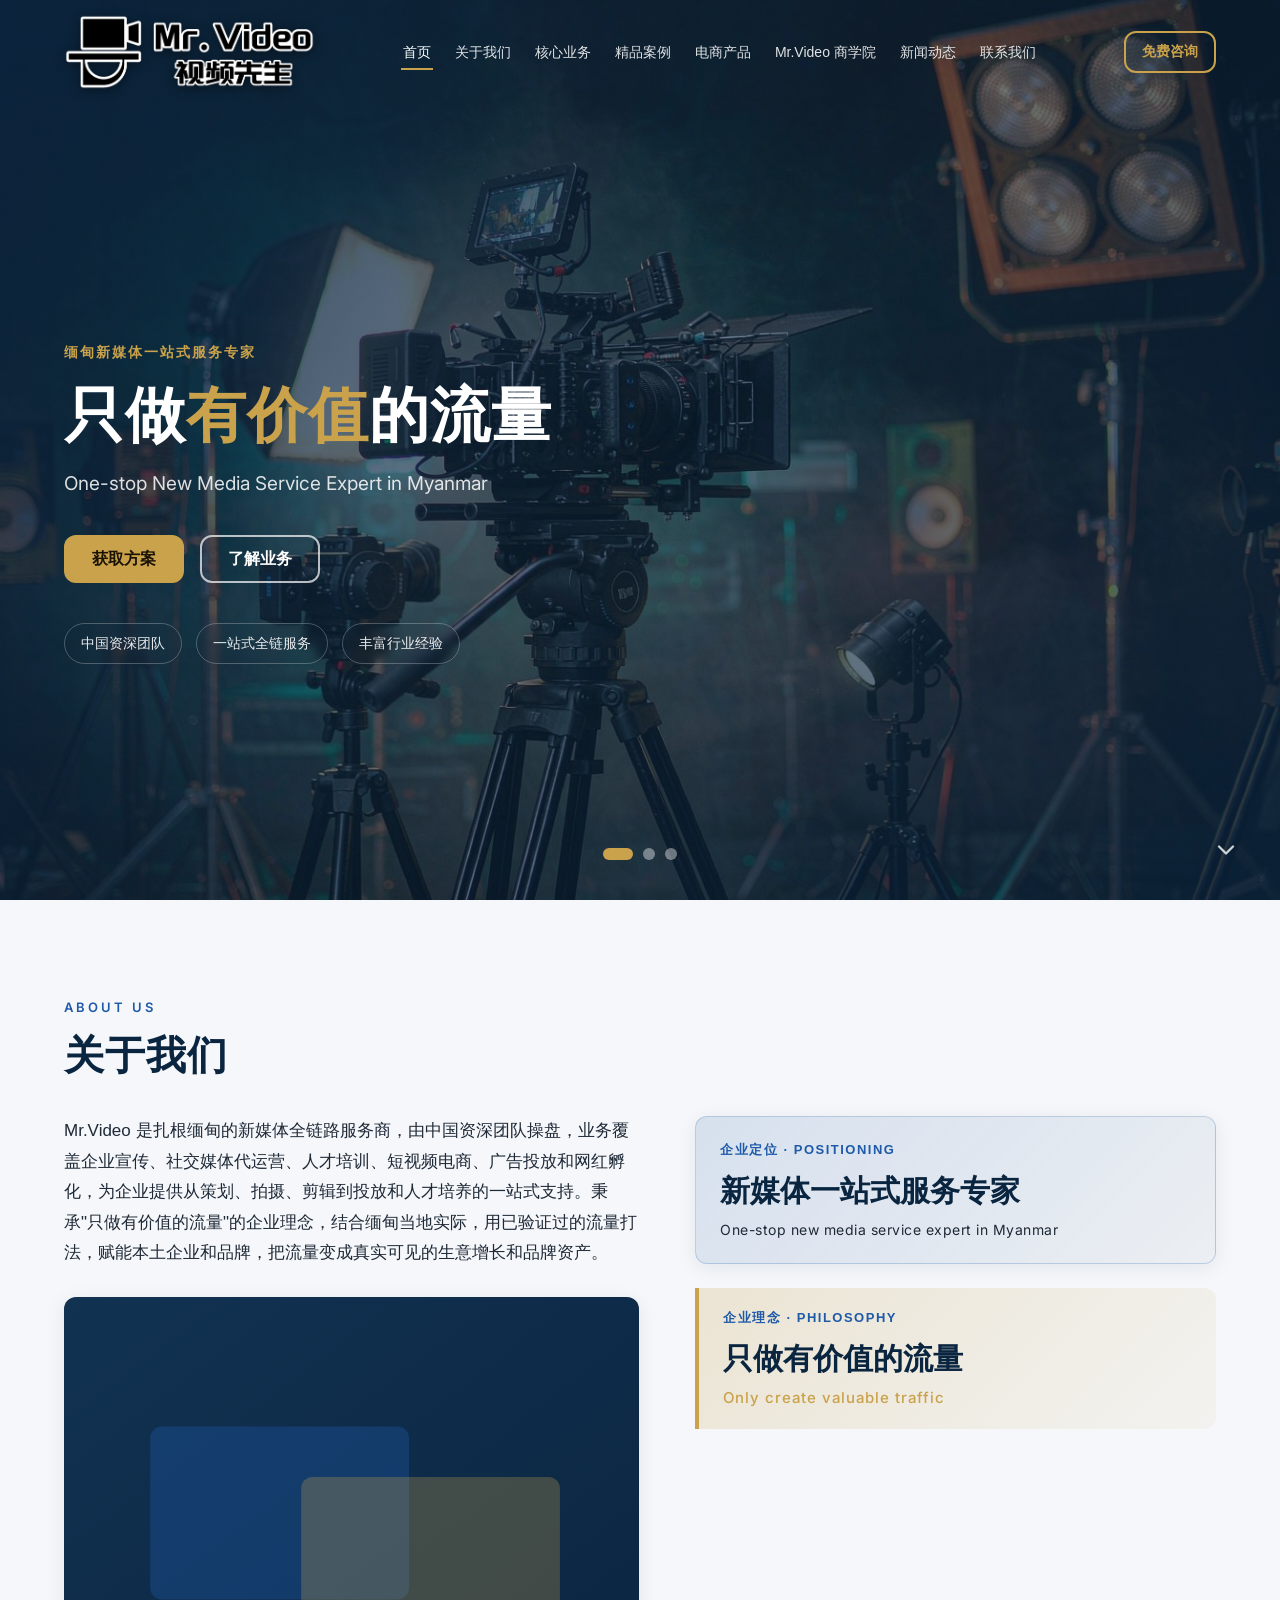
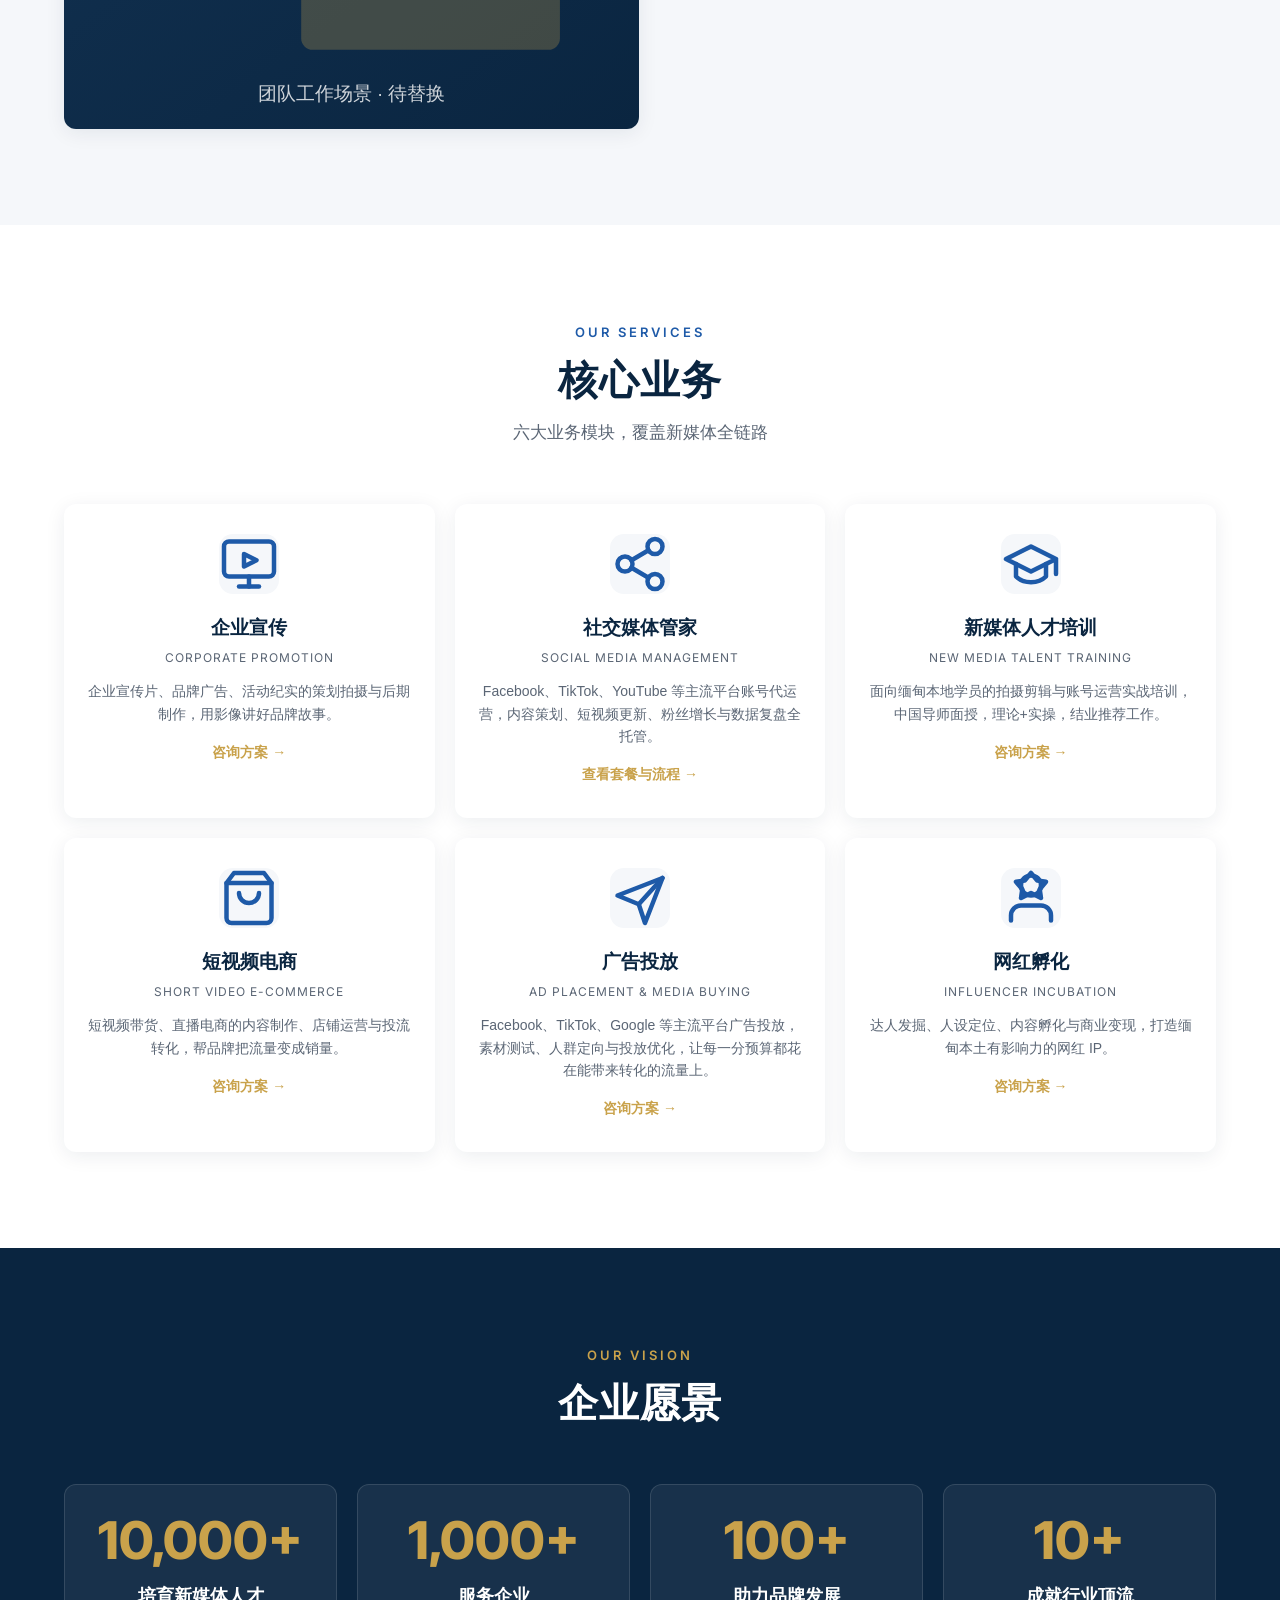
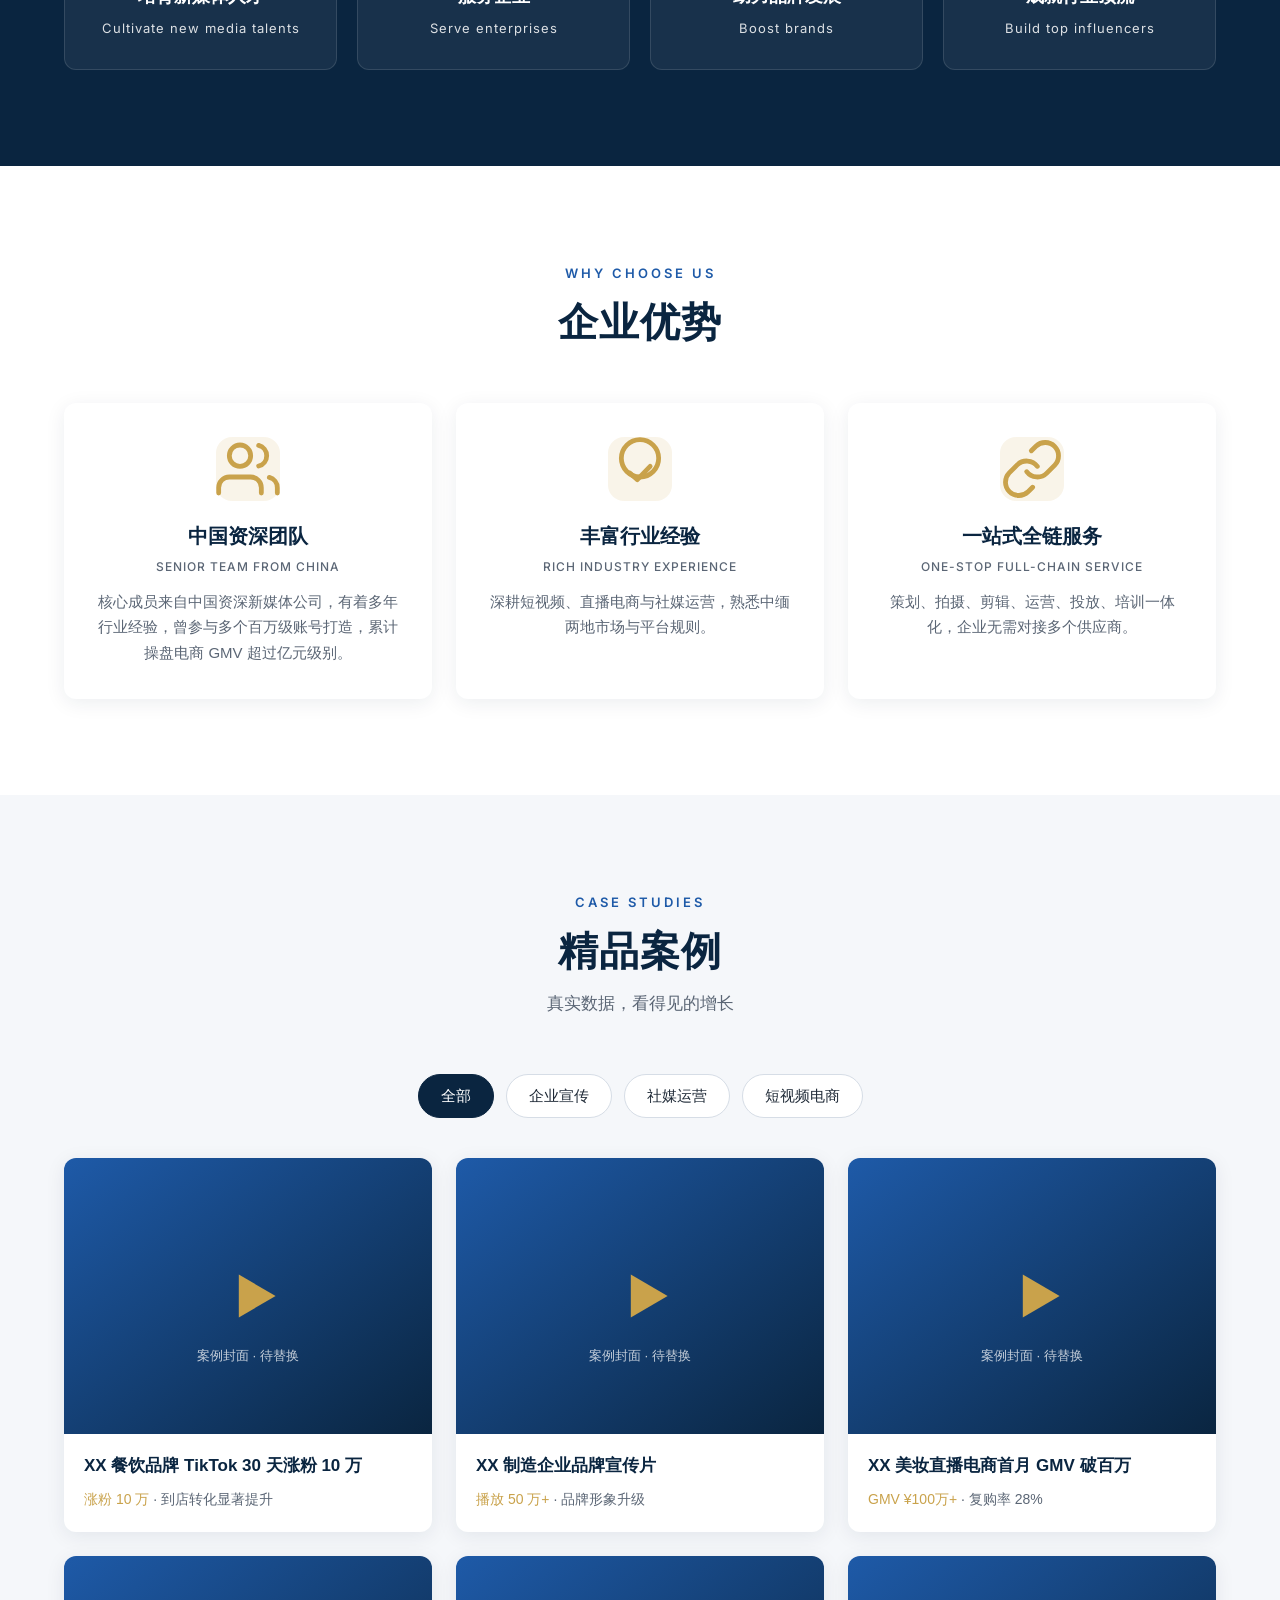
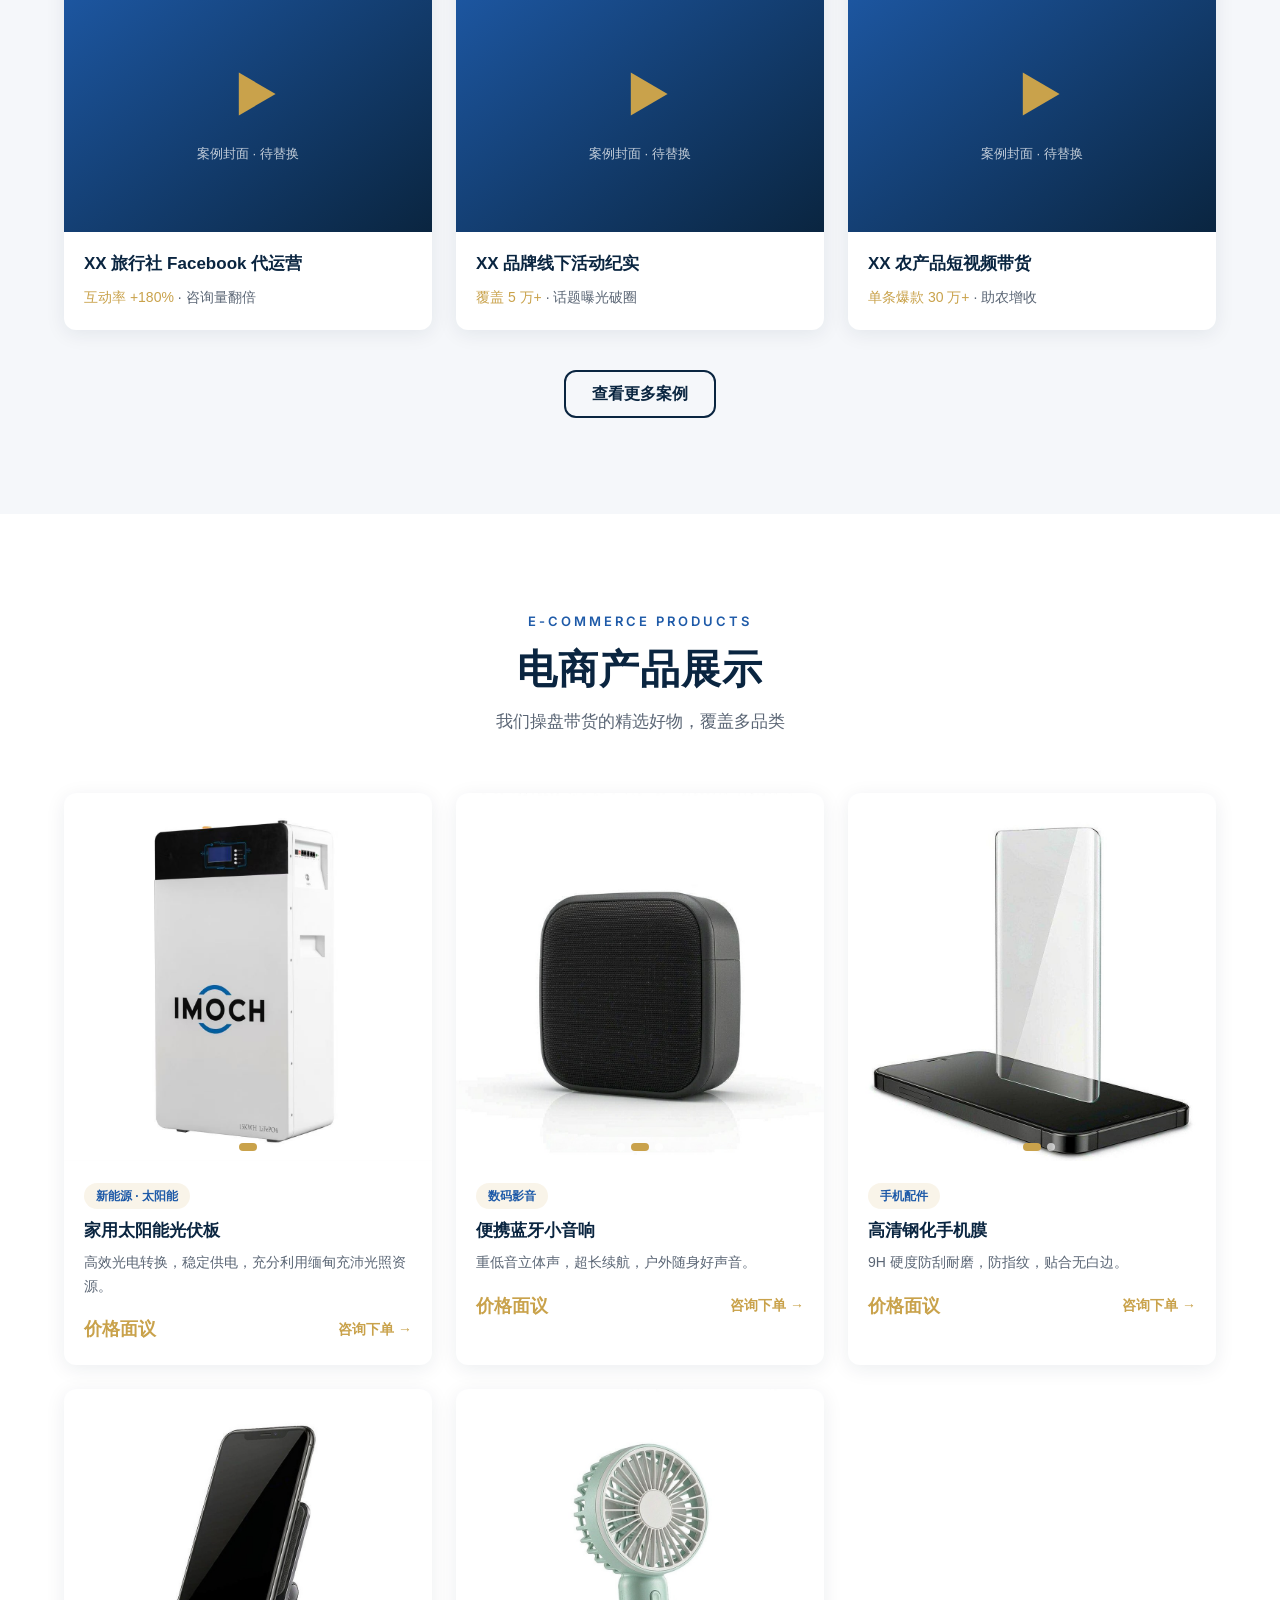
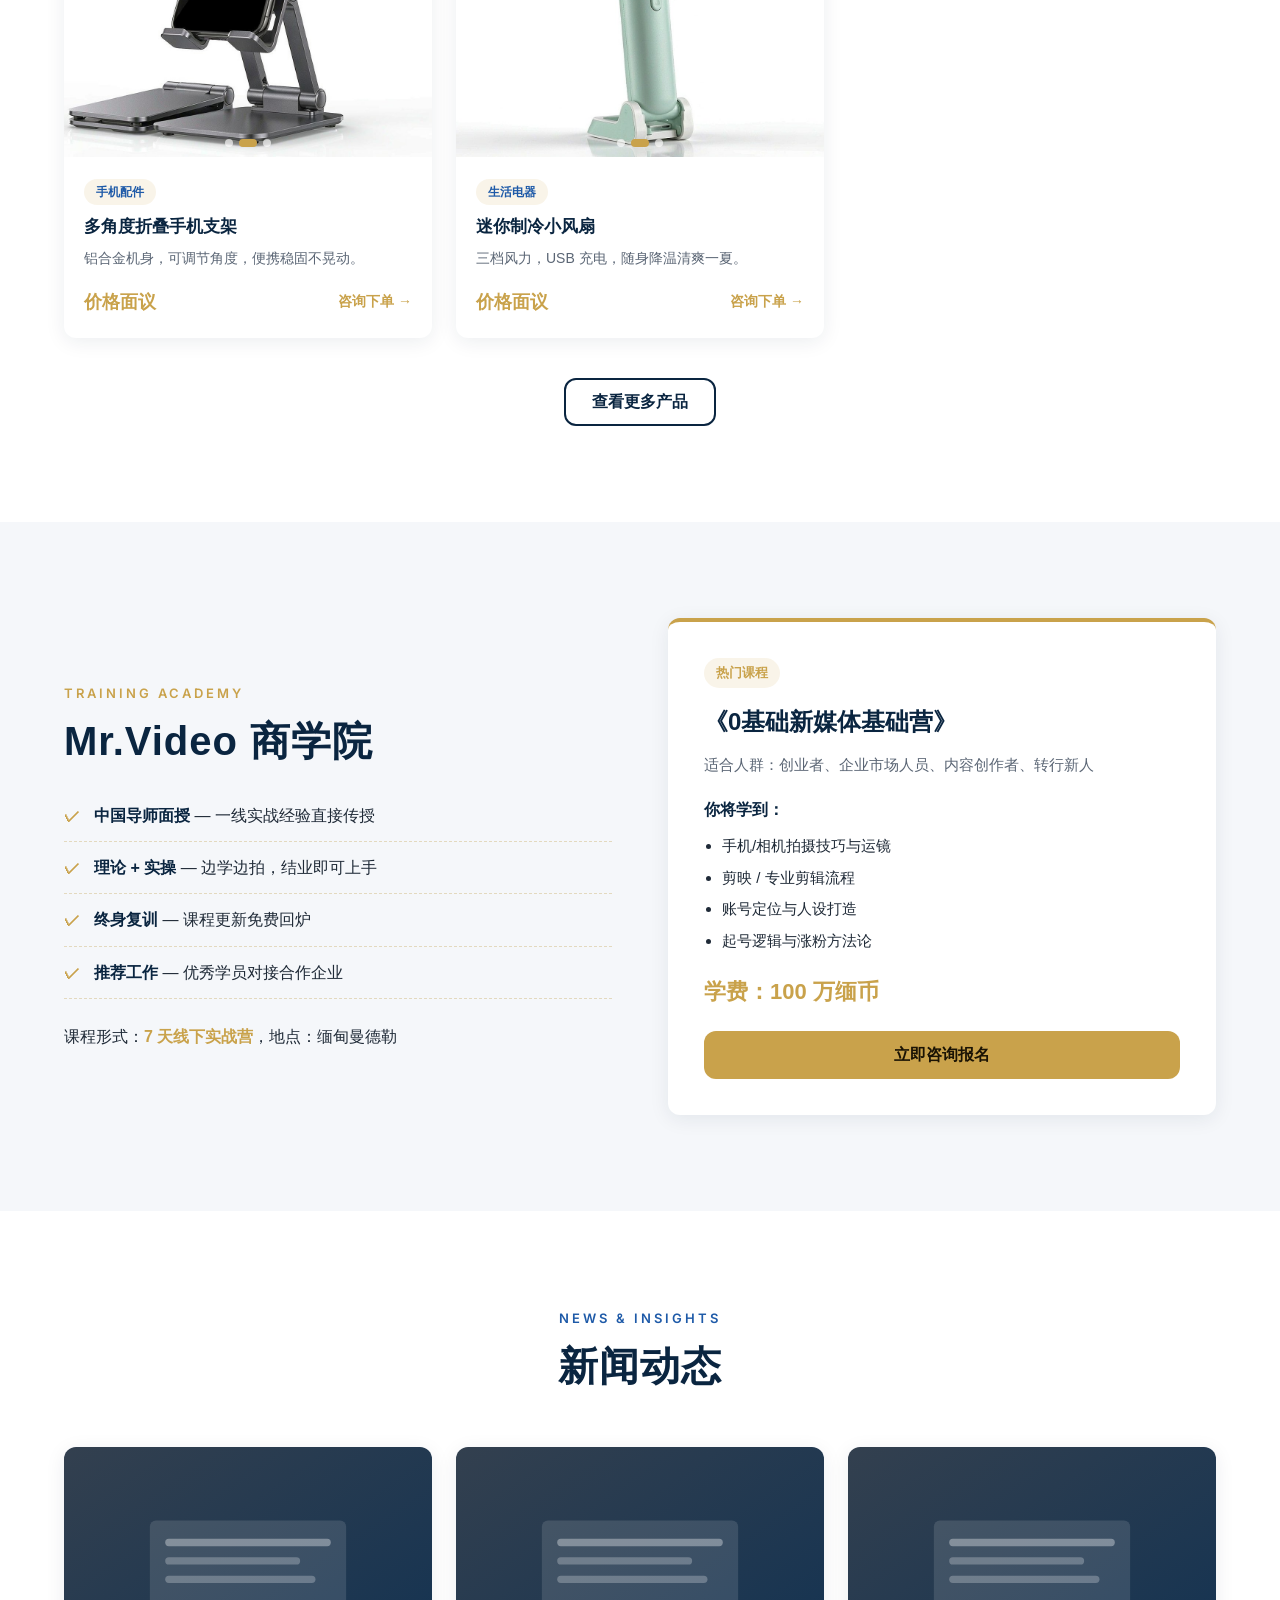
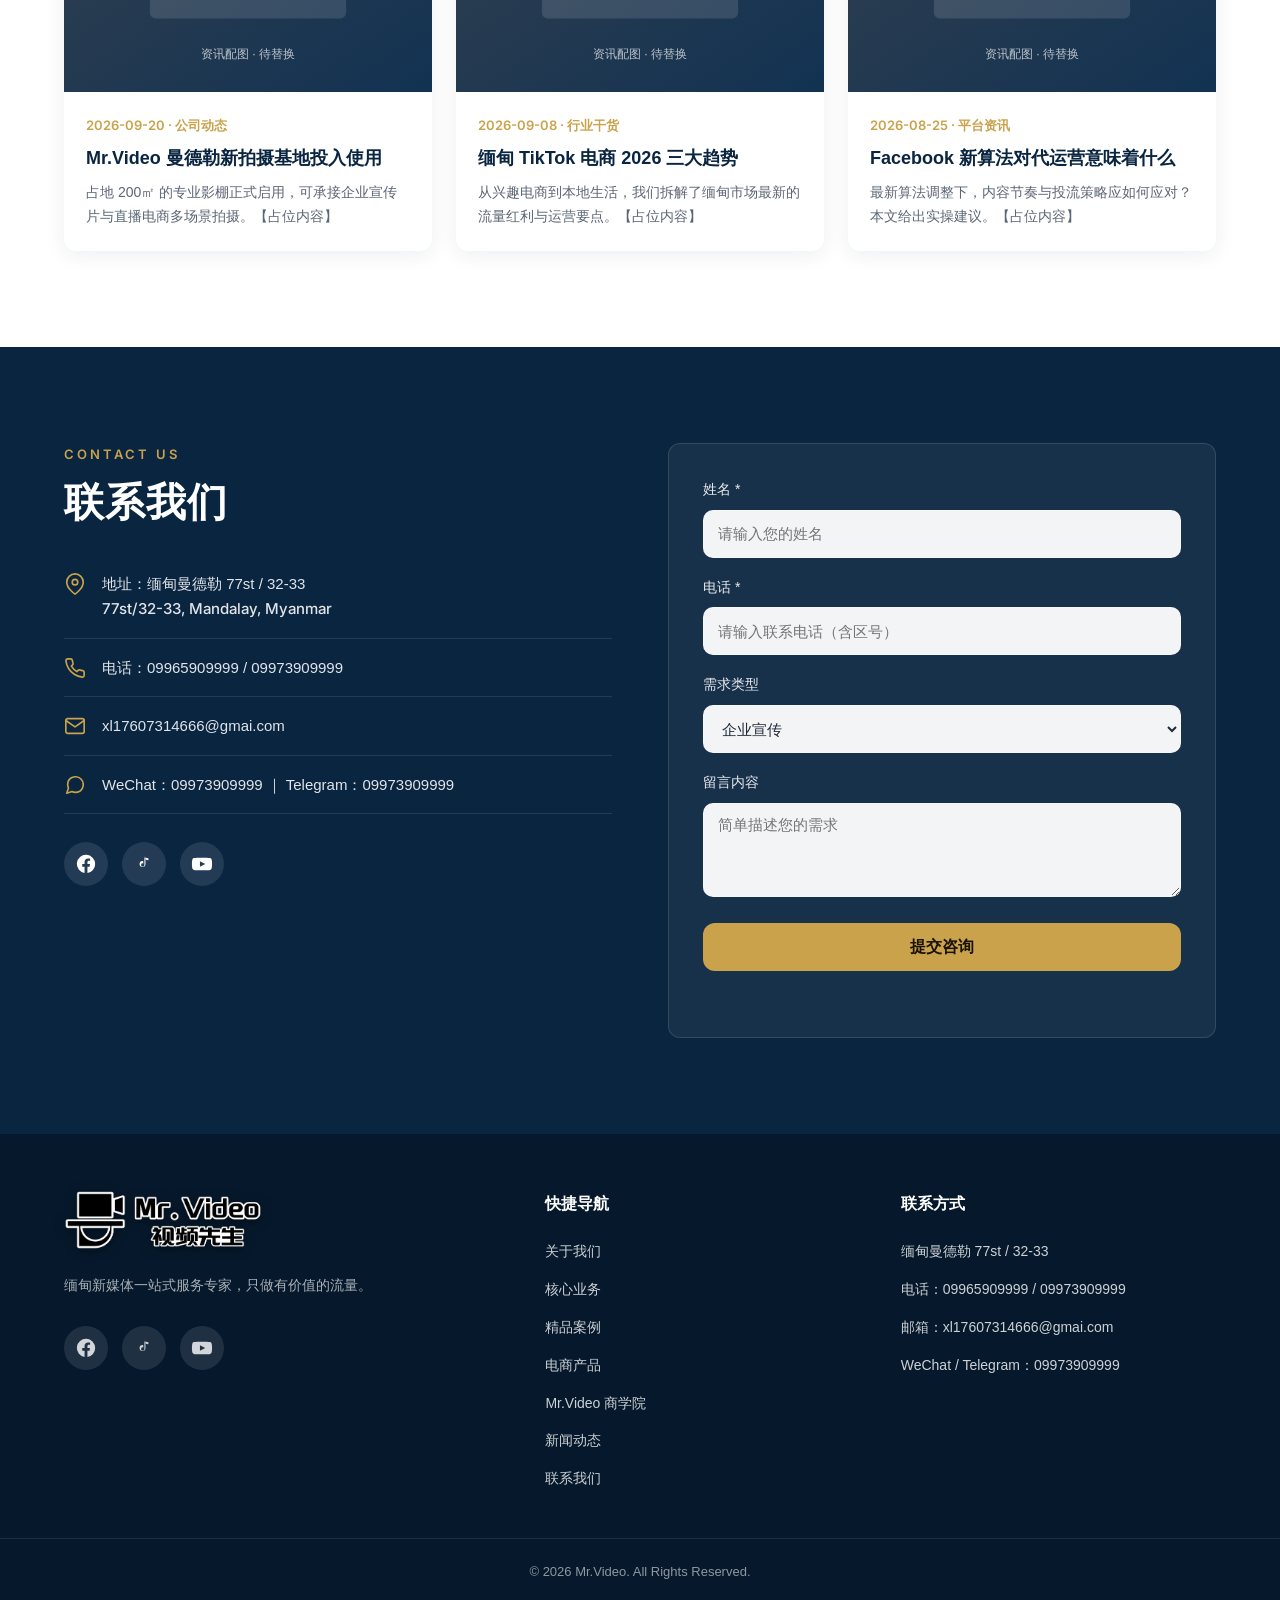
==== commit ebfe188b: "移除About右栏核心成员卡片 + 企业优势中国资深团队文案更新" ====
--- a/index.html
+++ b/index.html
@@ -165,7 +165,7 @@
               <img src="images/about-team.svg" alt="Mr.Video 团队工作场景" loading="lazy" />
             </div>
           </div>
-          <!-- 右侧：企业定位 + 企业理念 + 核心成员，从上到下排列 -->
+          <!-- 右侧：企业定位 + 企业理念，从上到下排列 -->
           <div class="about-right reveal">
             <div class="positioning">
               <p class="positioning-label">企业定位 · Positioning</p>
@@ -177,16 +177,6 @@
               只做有价值的流量<br />
               <span class="en">Only create valuable traffic</span>
             </blockquote>
-            <div class="core-team">
-              <p class="core-team-label">核心成员 · Core Team</p>
-              <p class="core-team-cn">中国资深新媒体团队操盘</p>
-              <p class="core-team-desc">核心成员来自中国资深新媒体公司，曾操盘多个从 0 到百万粉丝的账号，累计操盘 GMV 超过亿元级别。</p>
-              <ul class="core-team-points">
-                <li>0 → 百万粉丝账号操盘经验</li>
-                <li>累计操盘 GMV 亿元级别</li>
-                <li>中国成熟方法论本地化落地</li>
-              </ul>
-            </div>
           </div>
         </div>
       </div>
@@ -319,7 +309,7 @@
             </span>
             <h3>中国资深团队</h3>
             <p class="en">Senior Team from China</p>
-            <p>核心成员来自中国资深新媒体公司，曾操盘多个从 0 到百万粉丝的账号，累计操盘 GMV 超过亿元级别。</p>
+            <p>核心成员来自中国资深新媒体公司，有着多年行业经验，曾参与多个百万级账号打造，累计操盘电商 GMV 超过亿元级别。</p>
           </article>
           <article class="adv-card">
             <span class="adv-icon" aria-hidden="true">
--- a/css/style.css
+++ b/css/style.css
@@ -249,29 +249,6 @@
 .quote .en { display: block; font-size: 15px; font-weight: 500; color: var(--gold); margin-top: 6px; letter-spacing: 1px; }
 .quote-label { display: block; font-size: 13px; font-weight: 700; letter-spacing: 1.5px; color: var(--blue); text-transform: uppercase; margin-bottom: 8px; }
 
-/* 核心成员 — 深色卡片（与定位/理念卡片同族） */
-.core-team {
-  padding: 22px 24px;
-  border-radius: var(--radius);
-  background: linear-gradient(135deg, var(--navy) 0%, #16375C 100%);
-  box-shadow: var(--shadow);
-  color: var(--white);
-}
-.core-team-label { font-size: 13px; font-weight: 700; letter-spacing: 1.5px; color: var(--gold); text-transform: uppercase; }
-.core-team-cn { font-size: 22px; font-weight: 700; color: var(--white); margin-top: 10px; line-height: 1.35; }
-.core-team-desc { font-size: 15px; color: rgba(255,255,255,0.82); line-height: 1.75; margin-top: 12px; }
-.core-team-points { list-style: none; margin-top: 16px; }
-.core-team-points li {
-  font-size: 14px; color: rgba(255,255,255,0.9);
-  padding: 8px 0 8px 24px; position: relative;
-  border-bottom: 1px solid rgba(255,255,255,0.1);
-}
-.core-team-points li:last-child { border-bottom: 0; }
-.core-team-points li::before {
-  content: ""; position: absolute; left: 2px; top: 50%;
-  width: 8px; height: 8px; margin-top: -4px;
-  border-radius: 50%; background: var(--gold);
-}
 .about-media img { border-radius: var(--radius); box-shadow: var(--shadow); width: 100%; }
 
 /* ---------- 核心业务 ---------- */
@@ -535,8 +512,6 @@
   .about-grid { grid-template-columns: 1fr; gap: 28px; }
   .positioning-cn { font-size: 24px; }
   .quote { font-size: 24px; }
-  .core-team { padding: 20px; }
-  .core-team-cn { font-size: 20px; }
 
   /* 核心业务 — 单列堆叠（可横滑） */
   .services-grid {
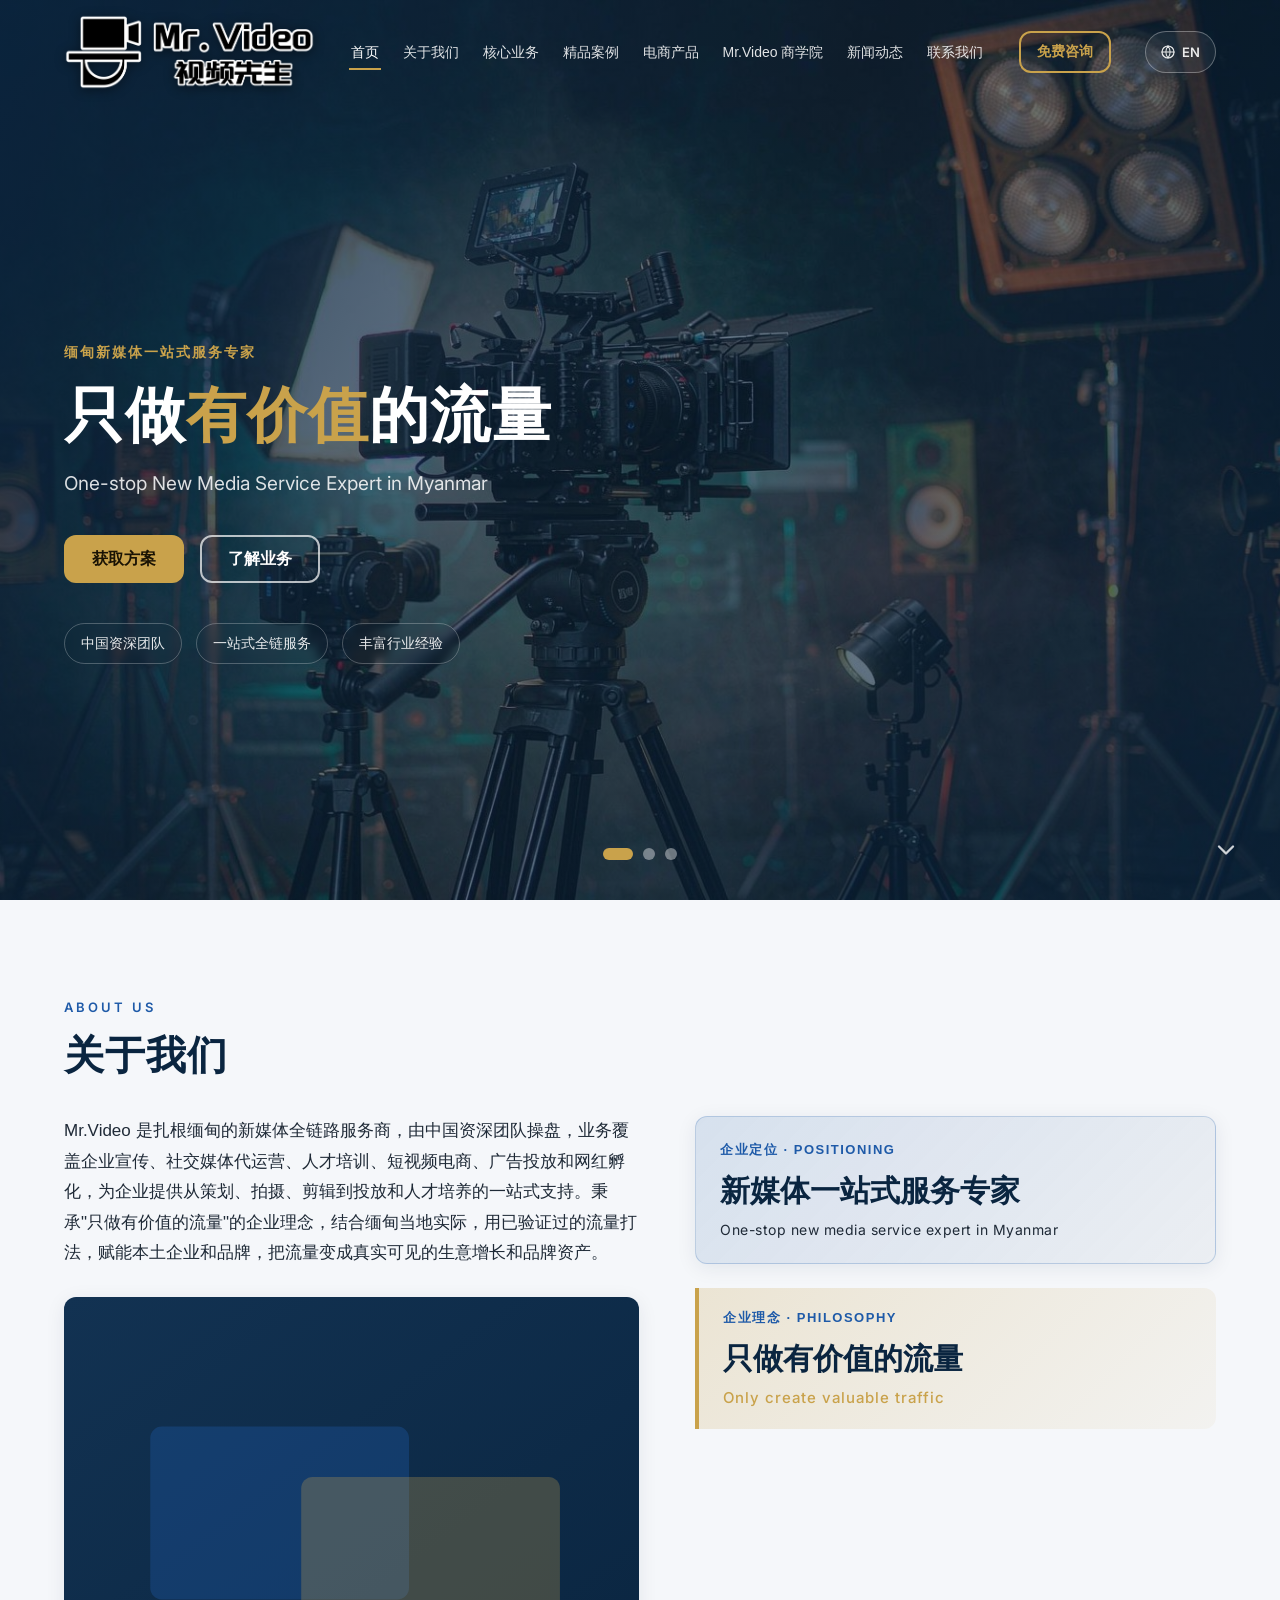
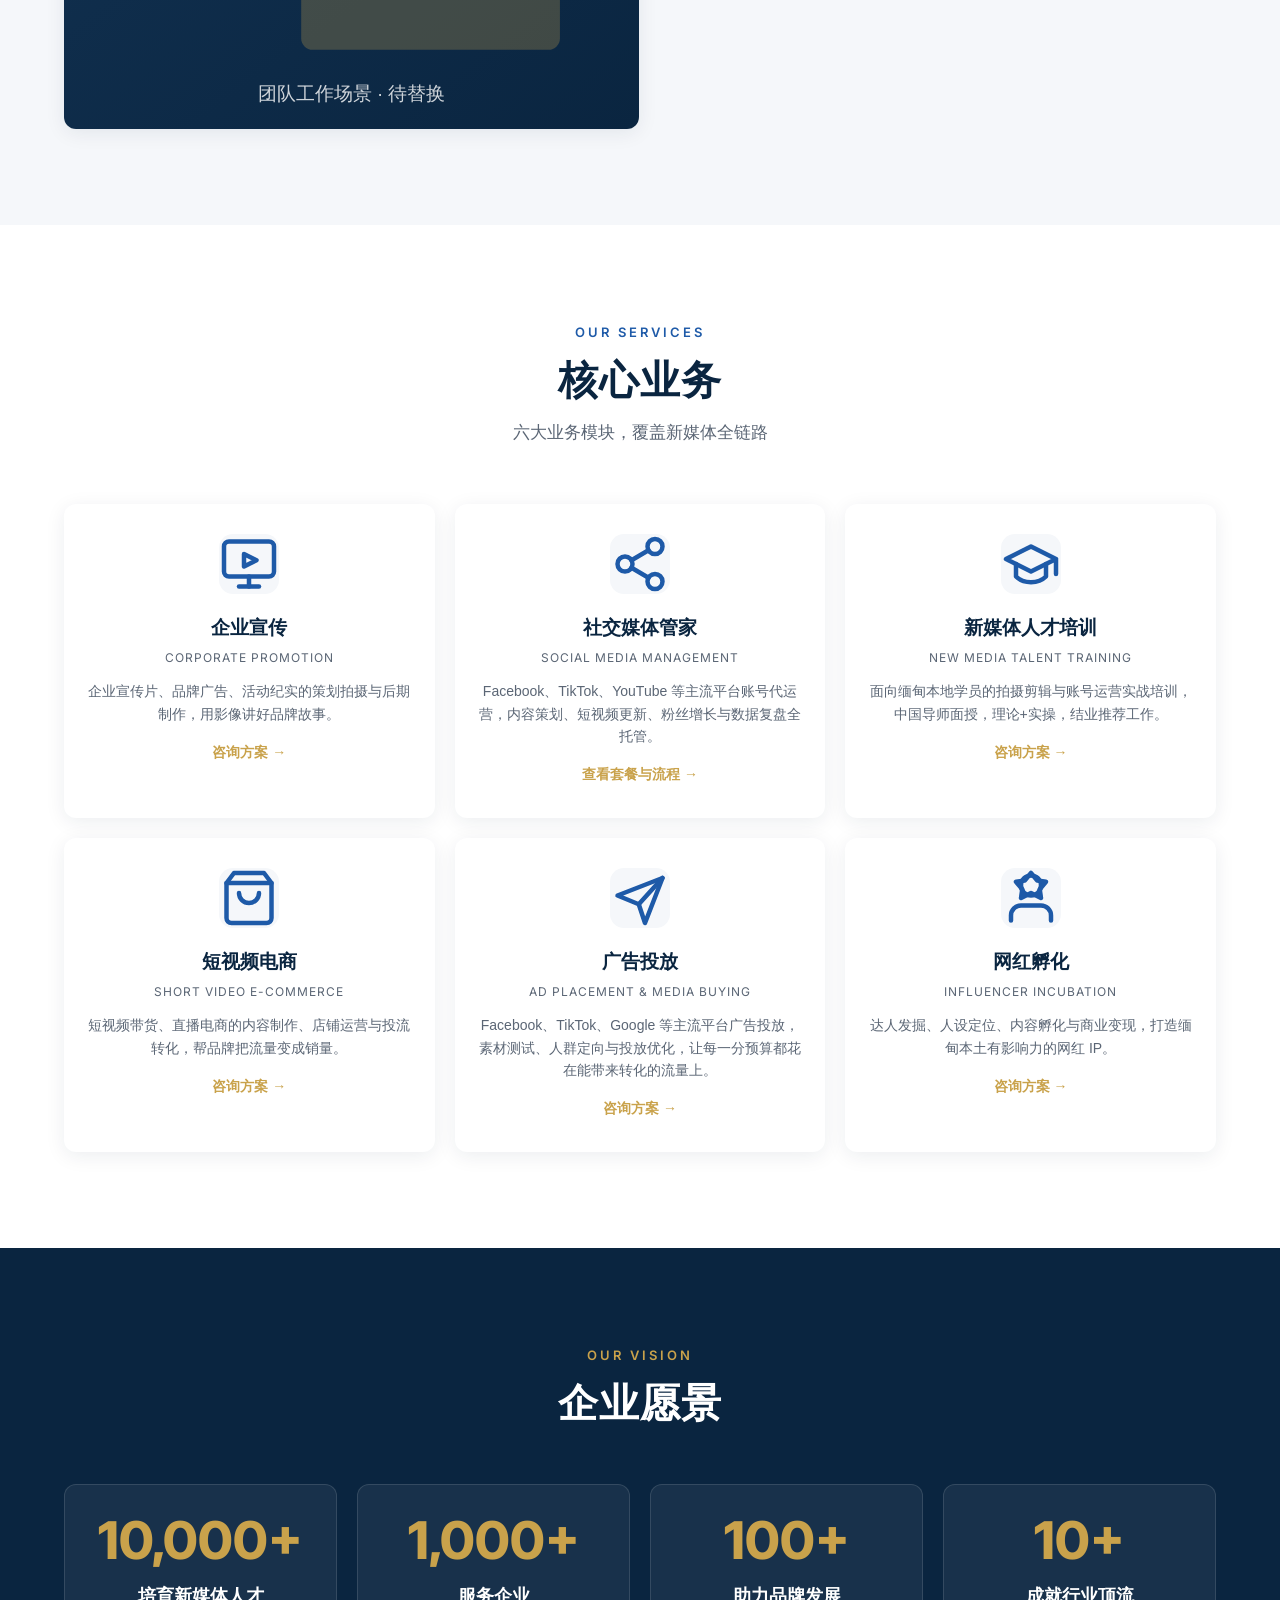
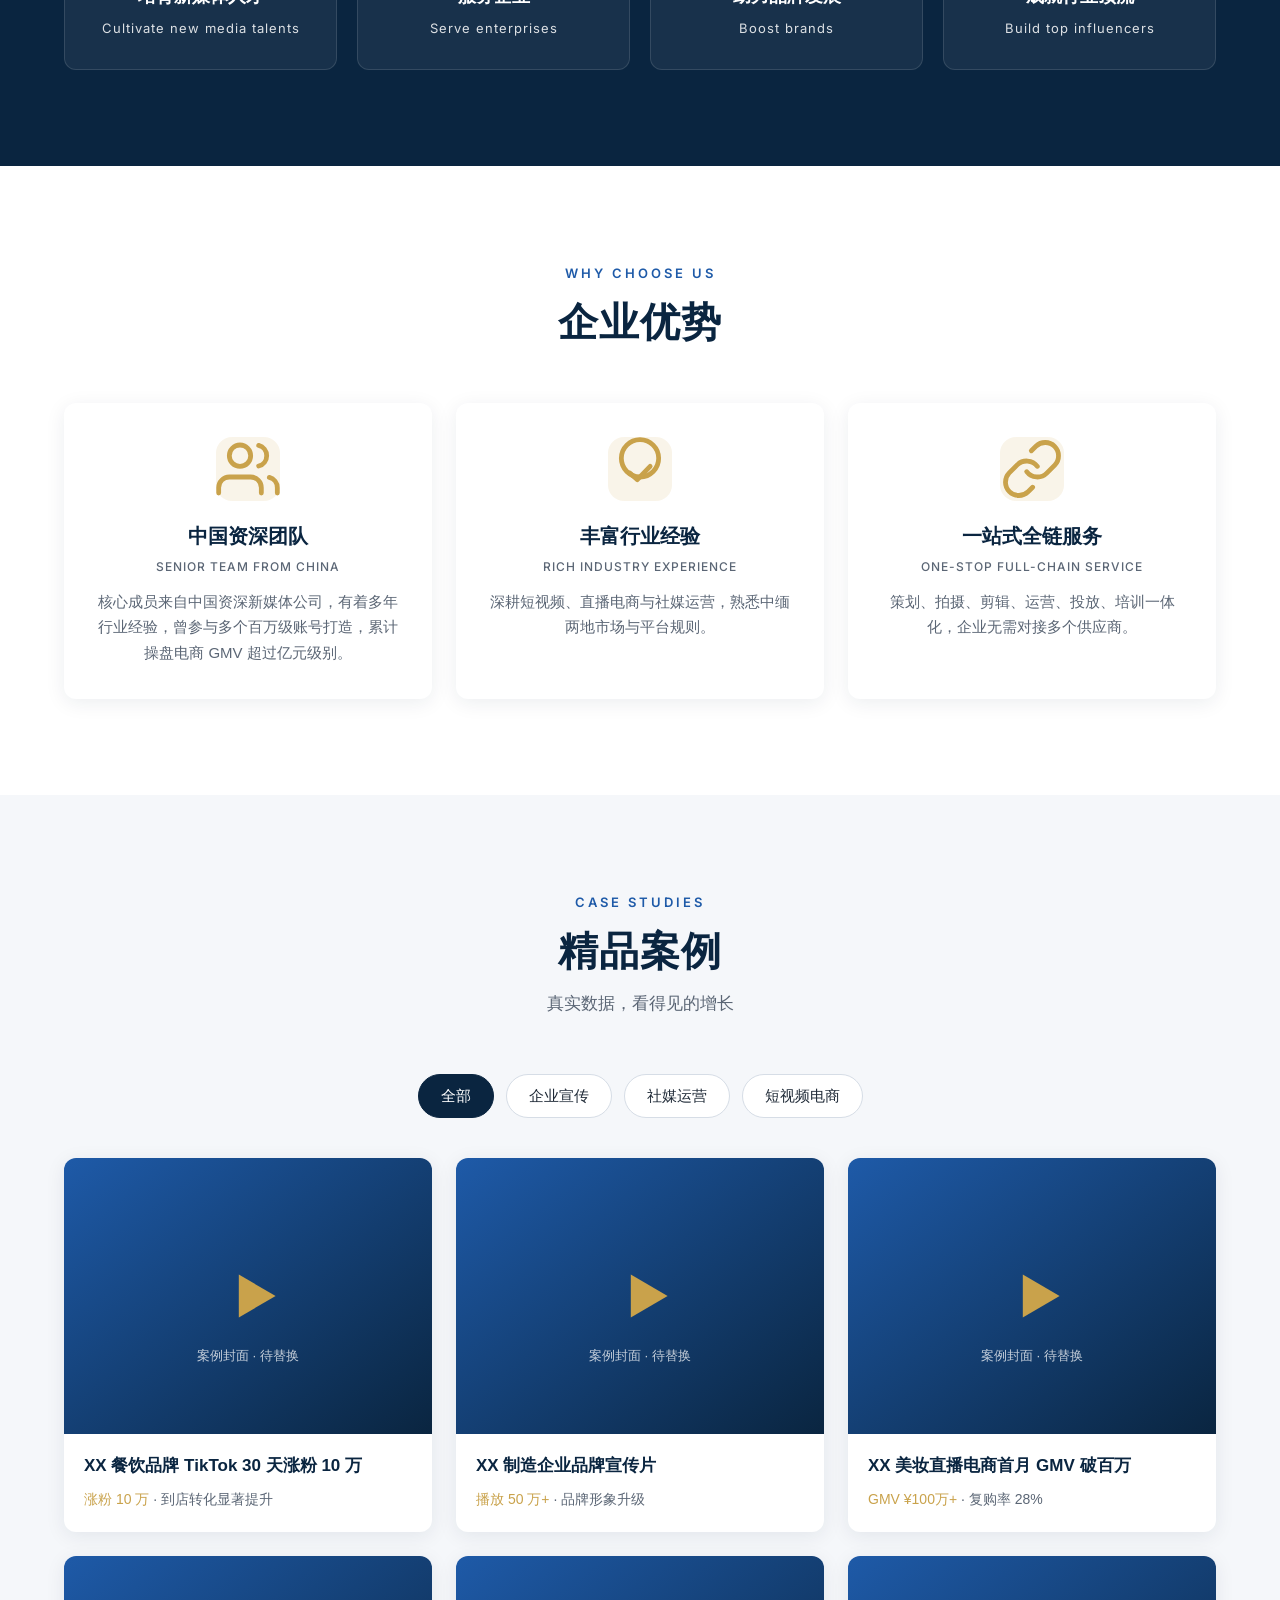
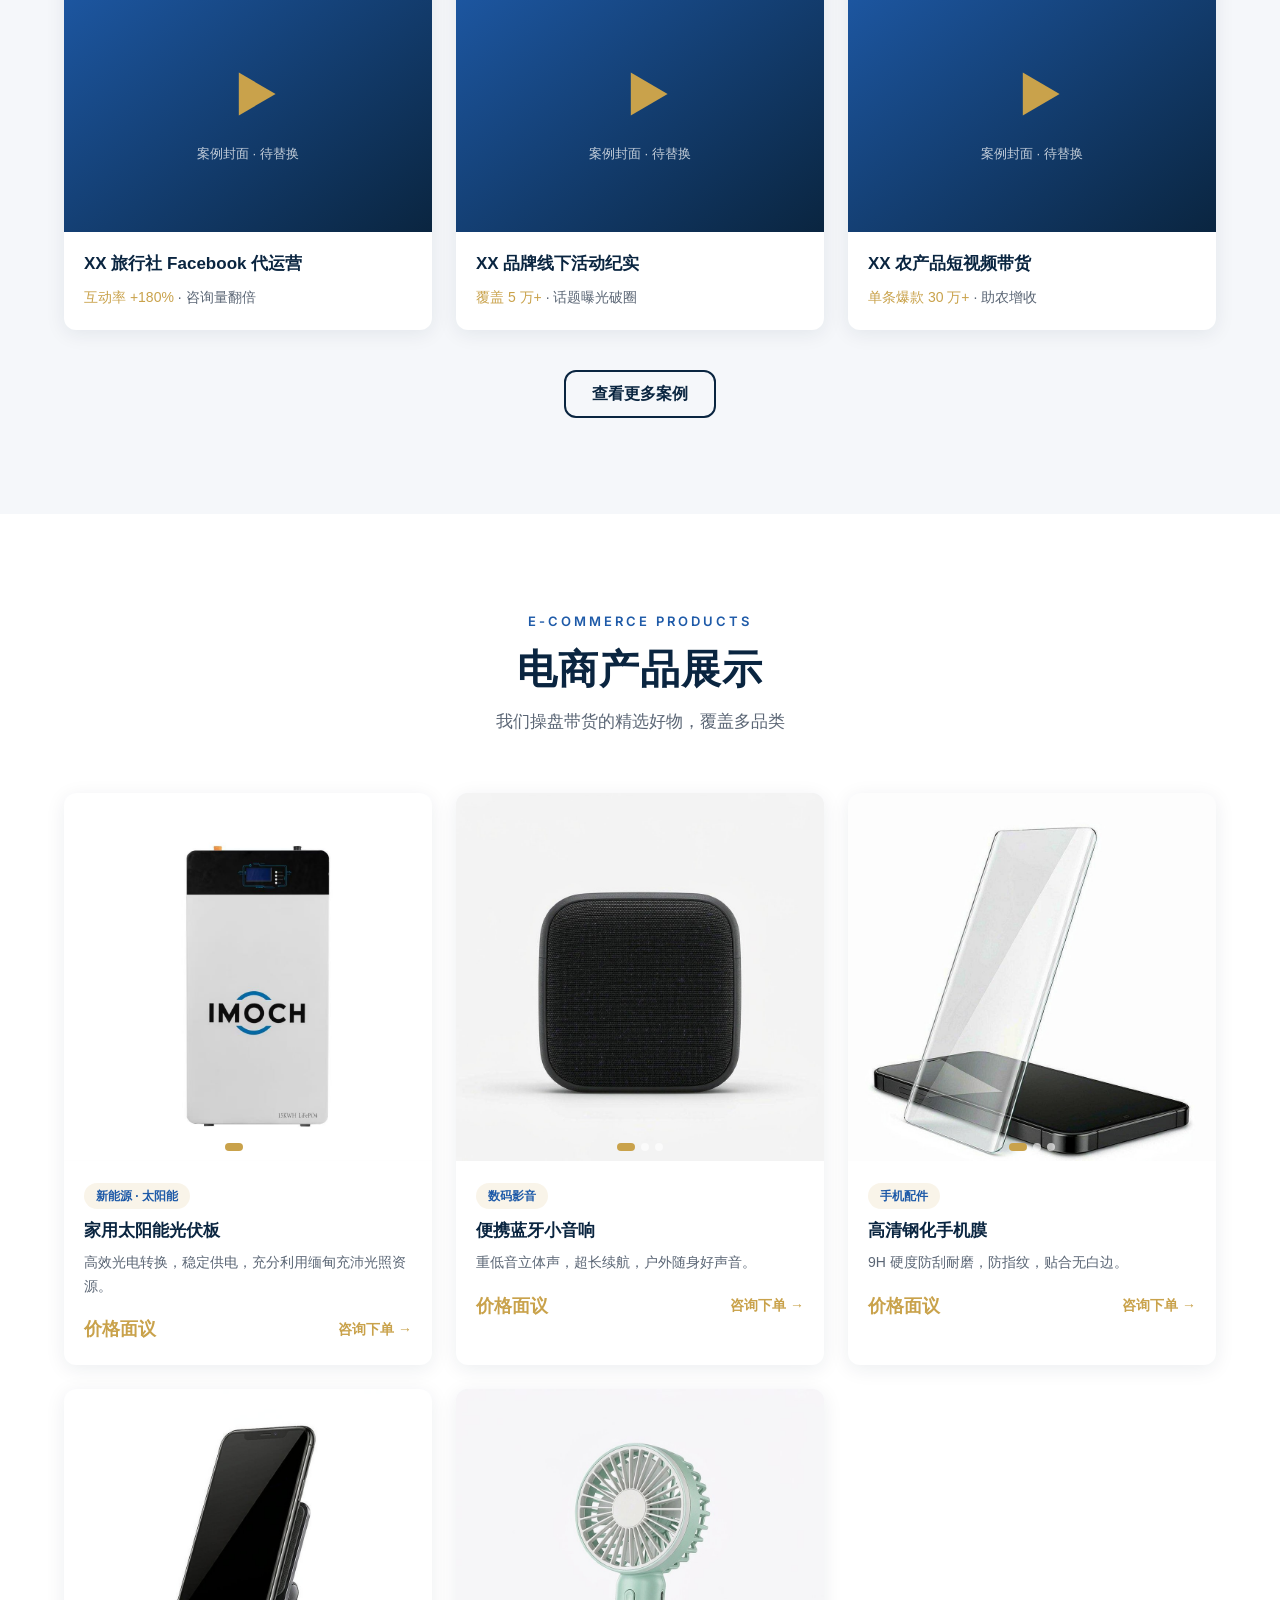
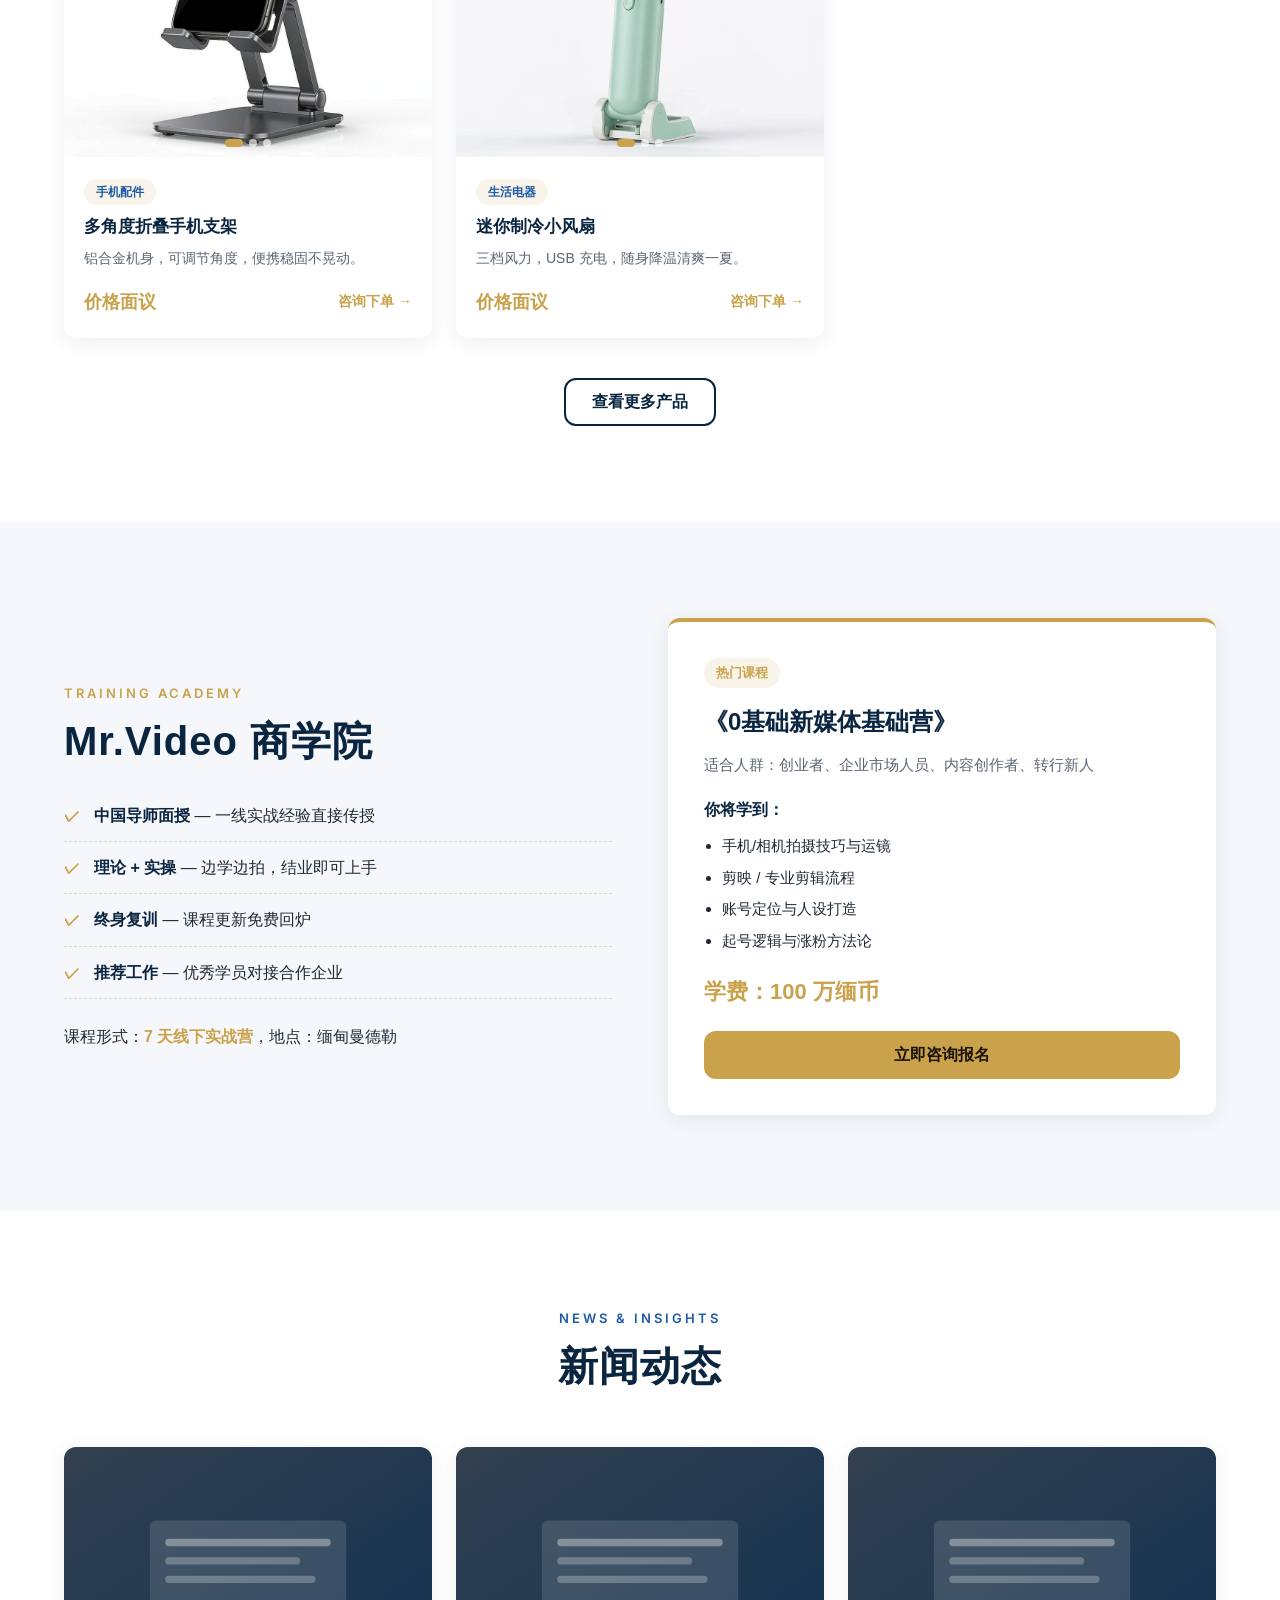
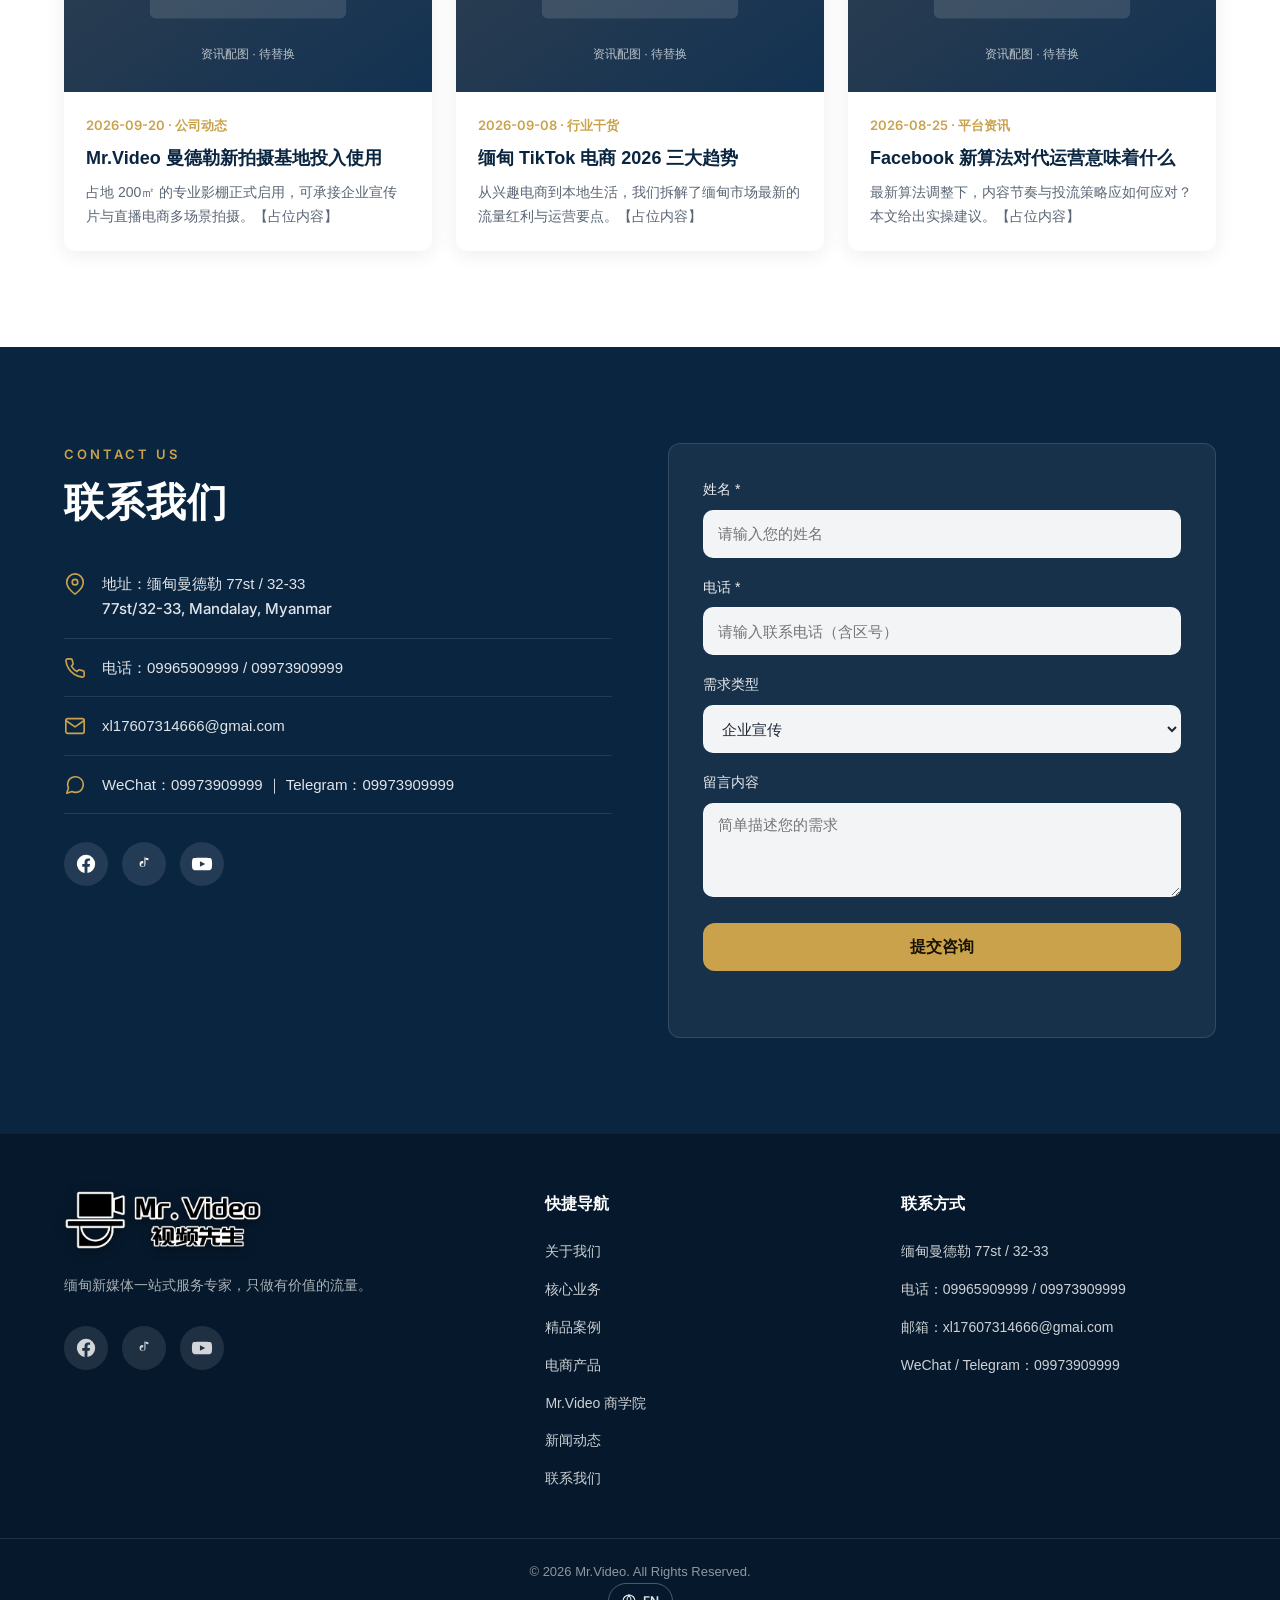
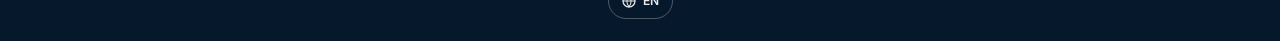
==== commit 80807787: "feat: 新增英文版站点 /en/，支持中英文双语展示 架构：中文 HTML 为唯一内容源，i18n/en.json 翻译字典 + build_en.py 构建脚本生成纯静态英文站，英文版为独立 U" ====
--- a/index.html
+++ b/index.html
@@ -13,6 +13,15 @@
   <meta property="og:description" content="扎根缅甸的新媒体全链路服务商，由中国资深团队操盘。提供企业宣传、社媒代运营、人才培训、短视频电商、广告投放与网红孵化全链路服务。" />
   <meta property="og:image" content="https://mrvideo.vip/images/logo-wordmark.png" />
   <meta property="og:url" content="https://mrvideo.vip/" />
+  <!-- i18n:head-alt:start -->
+  <meta property="og:url" content="https://mrvideo.vip/" />
+  <meta property="og:locale" content="zh_CN" />
+  <meta property="og:locale:alternate" content="en_US" />
+  <link rel="canonical" href="https://mrvideo.vip/" />
+  <link rel="alternate" hreflang="zh-Hans" href="https://mrvideo.vip/" />
+  <link rel="alternate" hreflang="en" href="https://mrvideo.vip/en/" />
+  <link rel="alternate" hreflang="x-default" href="https://mrvideo.vip/" />
+<!-- i18n:head-alt:end -->
   <meta name="twitter:card" content="summary_large_image" />
 
   <!-- TODO: 接入 Google Analytics（缅甸市场主要投 Facebook，可改用 Meta Pixel / Meta Business 像素） -->
@@ -55,6 +64,9 @@
 
       <a href="#contact" class="btn btn-cta">免费咨询 <span class="en">/ Free Consultation</span></a>
 
+      <!-- i18n:lang-switch:start -->
+<a href="/en/" class="lang-switch" aria-label="Switch to English version" title="切换到英文版 / Switch to English"><svg viewBox="0 0 24 24" fill="none" stroke="currentColor" stroke-width="1.8" stroke-linecap="round" stroke-linejoin="round" aria-hidden="true"><circle cx="12" cy="12" r="9"></circle><path d="M3 12h18M12 3a15 15 0 0 1 0 18a15 15 0 0 1 0-18"></path></svg><span>EN</span></a>
+<!-- i18n:lang-switch:end -->
       <button class="hamburger" id="hamburger" aria-label="打开菜单" aria-expanded="false" aria-controls="drawer">
         <span></span><span></span><span></span>
       </button>
@@ -74,6 +86,9 @@
       <a href="#news">新闻动态</a>
       <a href="#contact">联系我们</a>
       <a href="#contact" class="btn btn-cta drawer-cta">免费咨询 / Free Consultation</a>
+      <!-- i18n:lang-switch-drawer:start -->
+<a href="/en/" class="drawer-lang" aria-label="Switch to English version"><svg viewBox="0 0 24 24" fill="none" stroke="currentColor" stroke-width="1.8" stroke-linecap="round" stroke-linejoin="round" aria-hidden="true"><circle cx="12" cy="12" r="9"></circle><path d="M3 12h18M12 3a15 15 0 0 1 0 18a15 15 0 0 1 0-18"></path></svg><span>EN</span></a>
+<!-- i18n:lang-switch-drawer:end -->
     </nav>
   </div>
   <div class="drawer-overlay" id="drawerOverlay"></div>
@@ -689,6 +704,9 @@
     </div>
     <div class="footer-bottom">
       <p>© 2026 Mr.Video. All Rights Reserved.</p>
+      <!-- i18n:lang-switch-footer:start -->
+<a href="/en/" class="lang-switch lang-switch-footer" aria-label="Switch to English version" title="切换到英文版 / Switch to English"><svg viewBox="0 0 24 24" fill="none" stroke="currentColor" stroke-width="1.8" stroke-linecap="round" stroke-linejoin="round" aria-hidden="true"><circle cx="12" cy="12" r="9"></circle><path d="M3 12h18M12 3a15 15 0 0 1 0 18a15 15 0 0 1 0-18"></path></svg><span>EN</span></a>
+<!-- i18n:lang-switch-footer:end -->
     </div>
   </footer>
 
--- a/css/style.css
+++ b/css/style.css
@@ -85,7 +85,8 @@
   cursor: pointer;
   border: 2px solid transparent;
   transition: transform .2s ease, background .2s ease, color .2s ease, box-shadow .2s ease;
-  white-space: nowrap;
+  white-space: normal;
+  overflow-wrap: break-word;
 }
 .btn-gold { background: var(--gold); color: #1a1304; }
 .btn-gold:hover { background: #b8923c; transform: translateY(-2px); box-shadow: var(--shadow-hover); }
@@ -95,8 +96,11 @@
 .btn-outline-dark:hover { background: var(--navy); color: var(--white); }
 .btn-cta { border-color: var(--gold); color: var(--gold); background: transparent; min-height: 42px; padding: 0 16px; font-size: 14px; white-space: nowrap; }
 .btn-cta:hover { background: var(--gold); color: #1a1304; }
-/* 中等宽度隐藏 CTA 英文副标题，为 Logo 腾出空间 */
-@media (max-width: 1399px) { .site-header .btn-cta .en { display: none; } }
+/* 头部 CTA 保持单行（空间已核算），其余按钮允许换行以容纳英文长文案 */
+.site-header .btn-cta { white-space: nowrap; }
+/* 头部 CTA 只显示当前语言：站点已配备独立语言切换器，
+   中英双语 CTA 保留在首屏按钮与抽屉菜单中，避免导航栏横向溢出 */
+.site-header .btn-cta .en { display: none; }
 .btn-block { width: 100%; }
 
 /* ---------- 顶部导航 ---------- */
@@ -149,6 +153,38 @@
 .hamburger.open span:nth-child(1) { transform: translateY(7px) rotate(45deg); }
 .hamburger.open span:nth-child(2) { opacity: 0; }
 .hamburger.open span:nth-child(3) { transform: translateY(-7px) rotate(-45deg); }
+
+/* ---------- 语言切换器 ---------- */
+.lang-switch {
+  display: inline-flex; align-items: center; gap: 6px;
+  height: 42px; padding: 0 14px; border-radius: 999px;
+  border: 1px solid rgba(255,255,255,0.32);
+  background: rgba(255,255,255,0.06);
+  color: rgba(255,255,255,0.9);
+  font-family: var(--en-font); font-size: 13px; font-weight: 600; letter-spacing: .5px;
+  white-space: nowrap; text-decoration: none;
+  transition: border-color .2s, background .2s, color .2s;
+}
+.lang-switch svg { width: 16px; height: 16px; flex: none; }
+.lang-switch:hover { border-color: var(--gold); color: var(--gold); background: rgba(201,162,75,0.12); }
+.lang-switch:focus-visible { outline: 2px solid var(--gold); outline-offset: 3px; }
+
+/* 抽屉内的语言切换 */
+.drawer-lang {
+  display: inline-flex; align-items: center; gap: 10px; align-self: flex-start;
+  margin-top: 28px; padding: 12px 20px; border-radius: 999px;
+  border: 1px solid rgba(255,255,255,0.35);
+  color: var(--gold); font-family: var(--en-font); font-size: 15px; font-weight: 600;
+  text-decoration: none;
+}
+.drawer-lang svg { width: 18px; height: 18px; }
+.drawer-lang:hover { background: rgba(201,162,75,0.14); }
+
+/* 页脚语言切换 */
+.lang-switch-footer {
+  height: 36px; padding: 0 12px; font-size: 12px;
+  border-color: rgba(255,255,255,0.28); background: transparent;
+}
 
 /* 抽屉 */
 .drawer {
@@ -214,7 +250,7 @@
 /* ---------- 子页面（独立页）通用 ---------- */
 .page-hero { background: linear-gradient(120deg, #0A2540 0%, #103058 100%); color: #fff; padding: 172px 0 76px; }
 .page-hero .eyebrow { color: var(--gold); }
-.page-hero h1 { font-size: 46px; font-weight: 800; color: #fff; line-height: 1.2; letter-spacing: 1px; }
+.page-hero h1 { font-size: 46px; font-weight: 800; color: #fff; line-height: 1.2; letter-spacing: 1px; overflow-wrap: break-word; }
 .page-hero p { color: rgba(255,255,255,0.82); font-size: 18px; margin-top: 16px; max-width: 720px; }
 .page-hero .hero-actions { margin-top: 30px; }
 .page-cta { background: var(--navy); color: #fff; text-align: center; padding: 64px 0; }
@@ -273,19 +309,22 @@
 .service-name { font-size: 19px; font-weight: 700; color: var(--navy); }
 .service-en { font-family: var(--en-font); font-size: 12px; letter-spacing: 1px; color: var(--text-muted); margin: 4px 0 12px; text-transform: uppercase; }
 .service-desc { font-size: 14px; color: var(--text-muted); line-height: 1.6; }
-.service-link { display: inline-block; margin-top: 16px; color: var(--gold); font-weight: 600; font-size: 14px; }
+.service-link { display: inline-block; margin-top: 16px; color: var(--gold); font-weight: 600; font-size: 14px; overflow-wrap: break-word; }
 
 /* 套餐 */
 .plan-row { margin-top: 64px; text-align: center; }
 .plan-row-title { font-size: 20px; font-weight: 700; color: var(--navy); margin-bottom: 24px; }
 .plan-cards { display: grid; grid-template-columns: repeat(3, 1fr); gap: 20px; }
-.plan-card { background: var(--navy); color: var(--white); border-radius: var(--radius); padding: 28px; }
+.plan-card { background: var(--navy); color: var(--white); border-radius: var(--radius); padding: 28px; min-width: 0; }
 .plan-name { font-size: 18px; font-weight: 700; }
 .plan-price { font-size: 18px; margin: 12px 0; }
 .plan-note { font-size: 13px; color: rgba(255,255,255,0.7); }
 .plan-feats { list-style: none; text-align: left; margin: 16px 0 22px; }
 .plan-feats li { font-size: 14px; color: rgba(255,255,255,0.82); padding: 8px 0 8px 24px; position: relative; border-bottom: 1px solid rgba(255,255,255,0.08); }
 .plan-feats li::before { content: "✓"; position: absolute; left: 0; color: var(--gold); font-weight: 700; }
+/* 英文按钮文案较长（如 "Enquire about this package"），
+   在网格卡片内允许换行，避免撑破列宽造成横向滚动 */
+.plan-card .btn-block { white-space: normal; line-height: 1.45; padding-top: 12px; padding-bottom: 12px; }
 
 /* ---------- 企业愿景 ---------- */
 .vision {
@@ -298,9 +337,10 @@
   border: 1px solid rgba(255,255,255,0.12);
   border-radius: var(--radius);
   padding: 30px 18px;
+  min-width: 0;
 }
 .stat-num { font-family: var(--en-font); font-size: 52px; font-weight: 800; color: var(--gold); line-height: 1; }
-.stat-label { font-size: 18px; margin-top: 14px; font-weight: 600; color: #ffffff; }
+.stat-label { font-size: 18px; margin-top: 14px; font-weight: 600; color: #ffffff; overflow-wrap: break-word; }
 .stat-en { font-family: var(--en-font); font-size: 13px; color: rgba(255,255,255,0.85); margin-top: 6px; letter-spacing: 1px; }
 
 /* ---------- 企业优势 ---------- */
@@ -358,7 +398,7 @@
 .product-desc { font-size: 14px; color: var(--text-muted); margin: 8px 0 16px; }
 .product-foot { display: flex; align-items: center; justify-content: space-between; }
 .product-price { font-size: 18px; font-weight: 800; }
-.product-link { color: var(--gold); font-weight: 600; font-size: 14px; }
+.product-link { color: var(--gold); font-weight: 600; font-size: 14px; overflow-wrap: break-word; }
 
 /* ---------- 培训学院 ---------- */
 .training { background: linear-gradient(135deg, #FBF6EA 0%, #F5F7FA 100%); }
@@ -457,6 +497,8 @@
   .brand-logo { height: 66px; }
   section[id] { scroll-margin-top: 100px; }
   .hero { padding-top: 92px; }
+  /* 中屏：语言切换器移到导航栏右侧（汉堡菜单内另有入口） */
+  .site-header .lang-switch { height: 38px; padding: 0 12px; font-size: 12px; }
 }
 
 /* ============================================================
@@ -482,6 +524,11 @@
   .site-header .btn-cta .en { display: none; }
   .main-nav ul { gap: 14px; }
   .main-nav a { font-size: 13px; }
+  /* 平板：Logo 与语言切换器均适度缩放 */
+  .nav-inner { height: 92px; }
+  .brand-logo { height: 62px; }
+  .site-header .lang-switch { height: 36px; padding: 0 11px; font-size: 12px; gap: 5px; }
+  .site-header .lang-switch svg { width: 15px; height: 15px; }
 }
 
 /* ============================================================
@@ -493,6 +540,10 @@
   .section { padding: 60px 0; }
   .section-title { font-size: 28px; }
   .section-head { margin-bottom: 40px; }
+  /* 英文标题较长（如 "Social Media Management"），移动端需缩放避免溢出 */
+  .page-hero h1 { font-size: 32px; letter-spacing: 0.5px; }
+  .page-hero p { font-size: 16px; }
+  .page-hero .hero-actions .btn { flex: 1 1 auto; min-width: 0; min-height: 46px; white-space: normal; }
 
   /* 导航（移动端规则已由 max-width:1023px 断点统一处理，此处仅微调尺寸） */
   .nav-inner { height: 92px; }
@@ -503,7 +554,7 @@
   .hero-title { font-size: 34px; }
   .hero-sub { font-size: 16px; }
   .hero-eyebrow { font-size: 12px; }
-  .hero-actions .btn { flex: 1; min-height: 46px; }
+  .hero-actions .btn { flex: 1 1 auto; min-width: 0; min-height: 46px; white-space: normal; }
   .trust-tags { gap: 10px; }
   .trust-tags li { font-size: 12px; padding: 6px 12px; }
   .scroll-arrow { display: none; }
@@ -577,6 +628,11 @@
   .services-grid { grid-template-columns: repeat(6, 86%); }
   .brand-logo { height: 58px; }
   .nav-inner { height: 84px; }
+  .page-hero h1 { font-size: 27px; }
+  .vision-stats { gap: 16px; }
+  .stat { padding: 22px 12px; }
+  .stat-num { font-size: 30px; }
+  .stat-label { font-size: 14px; }
 }
 
 /* ---------- 尊重 reduce-motion ---------- */
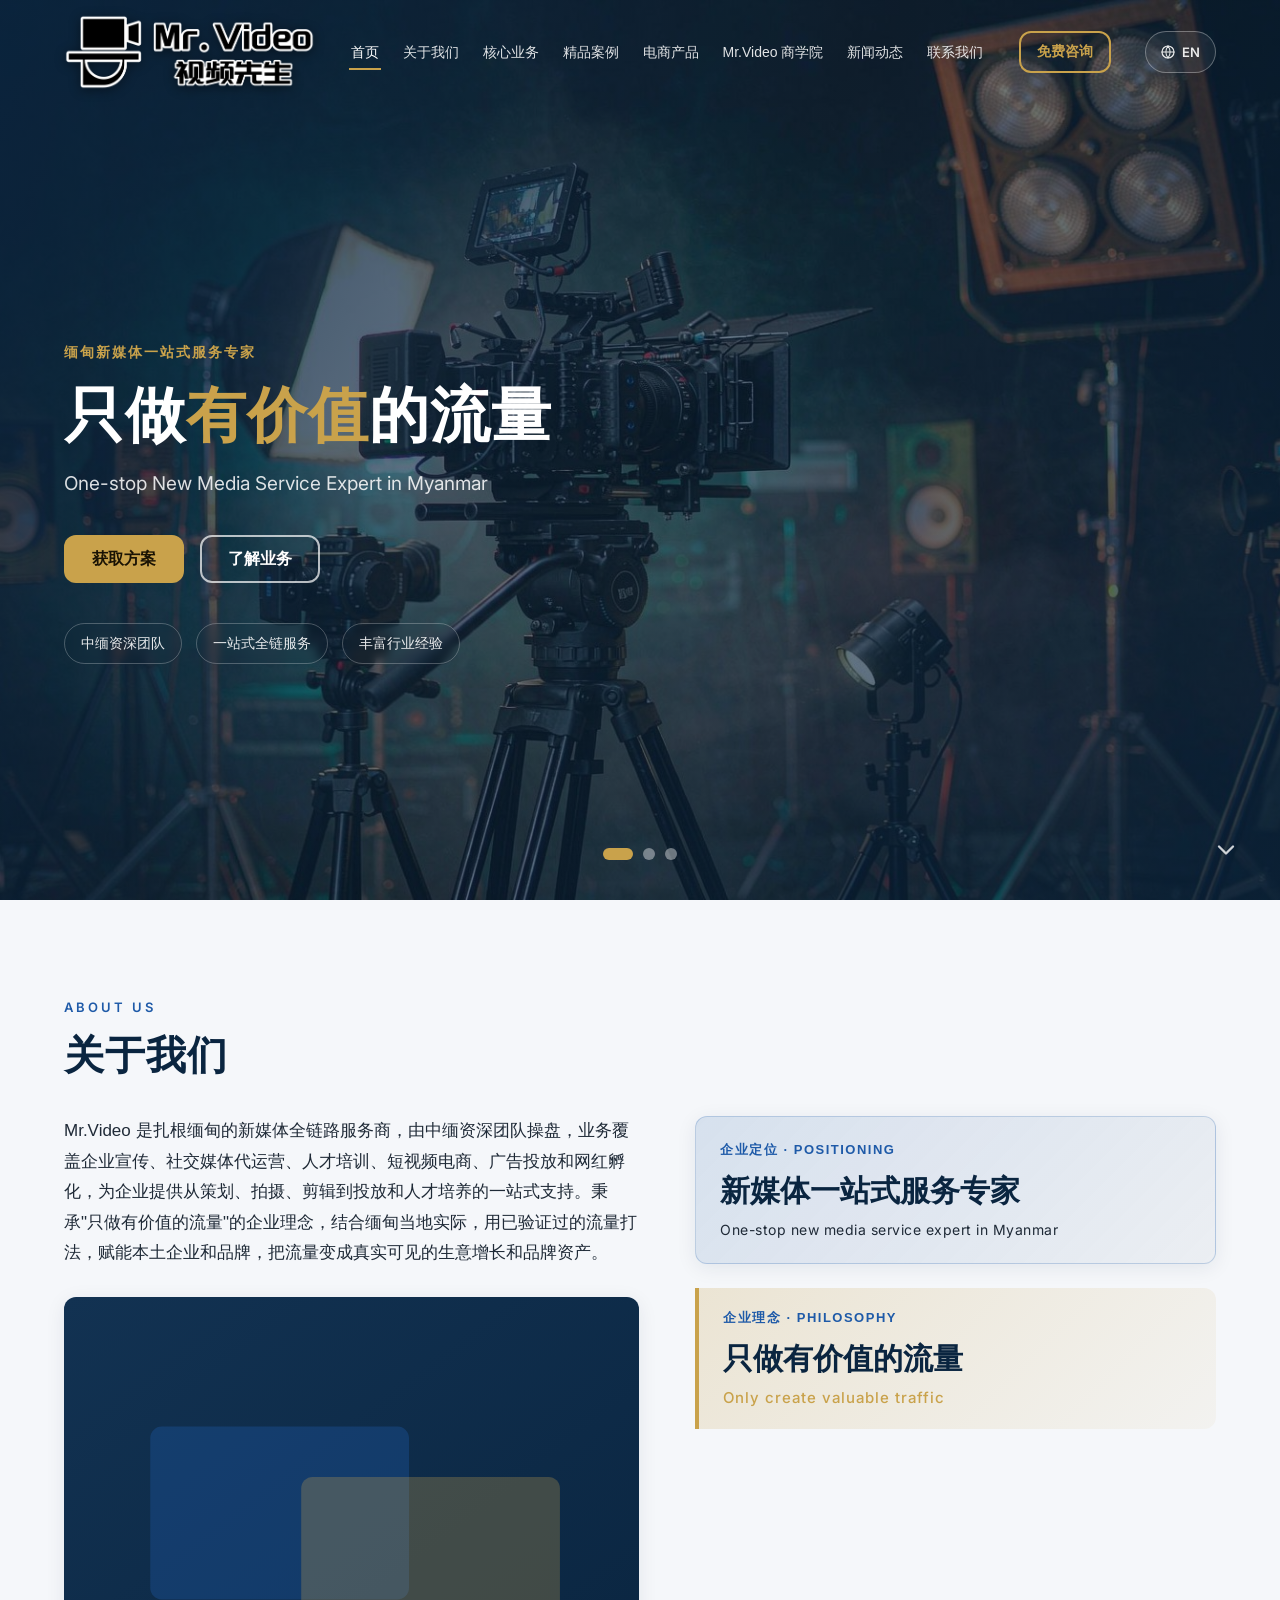
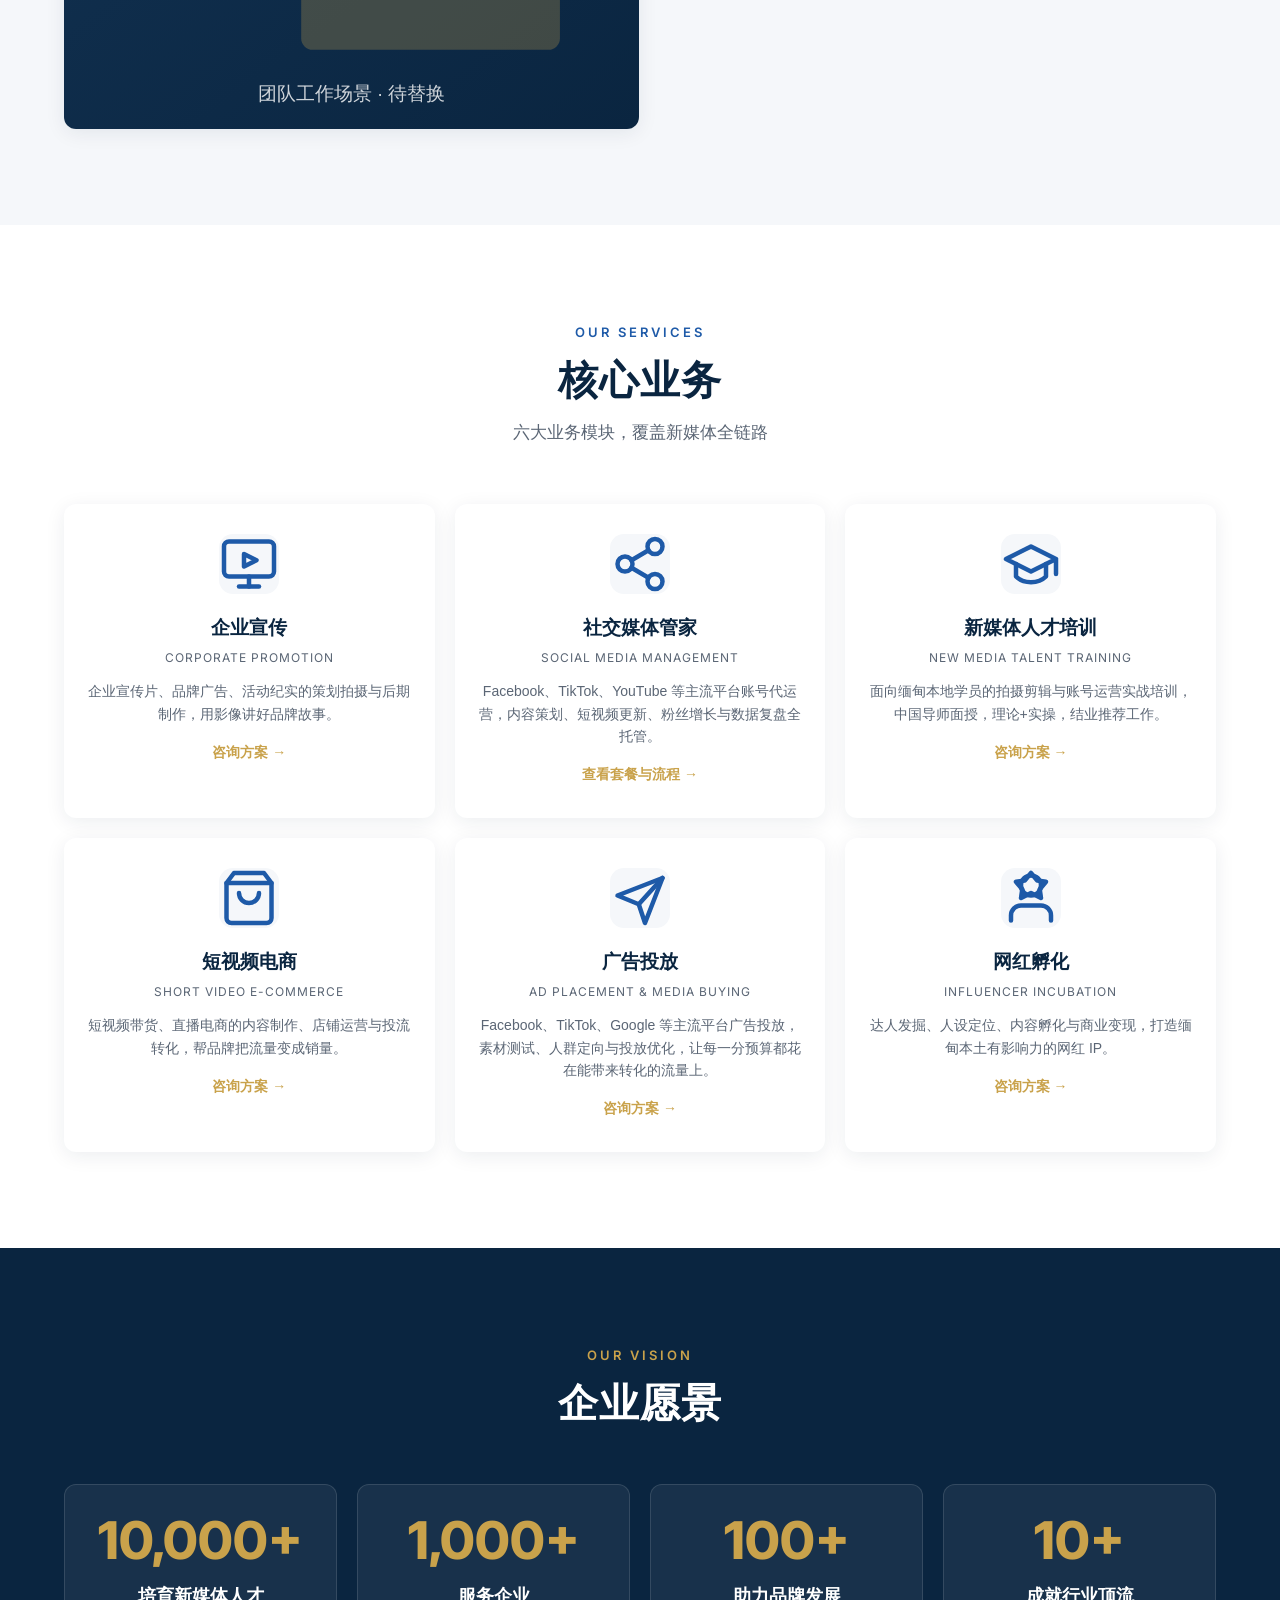
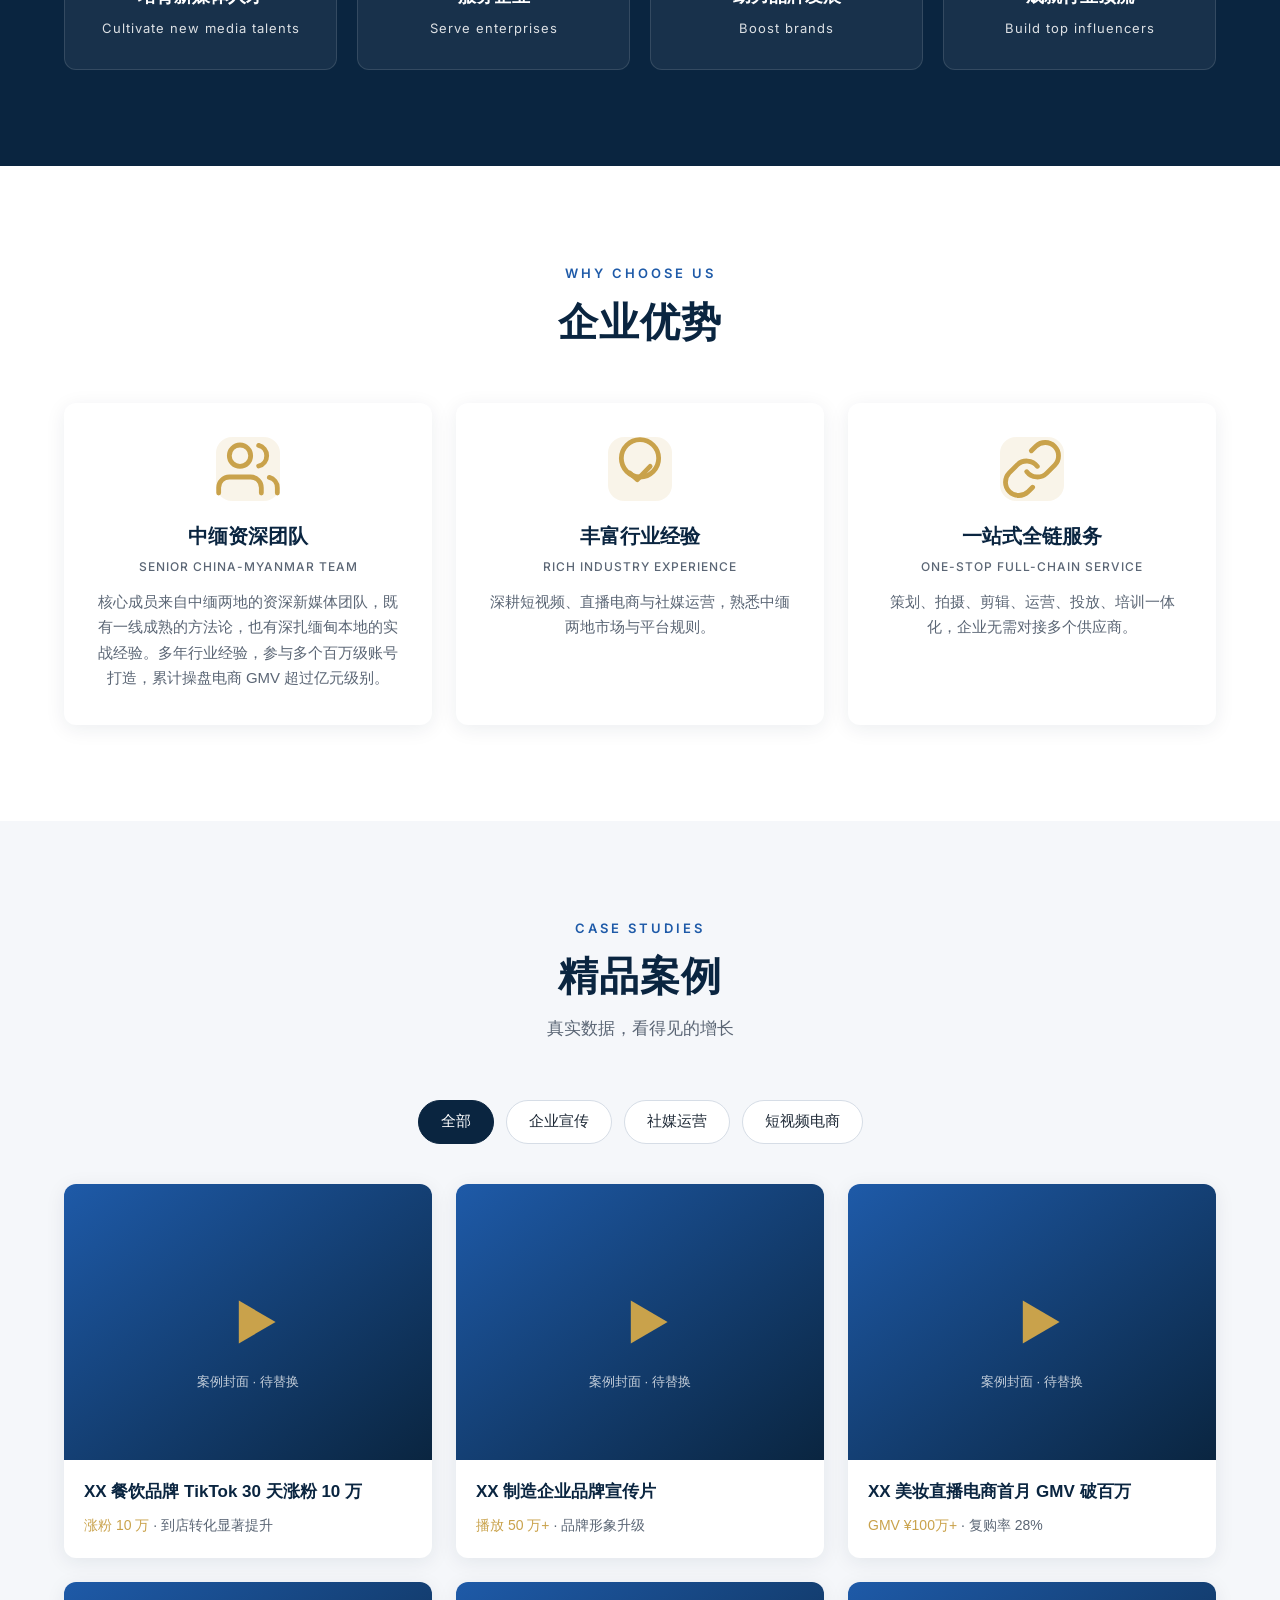
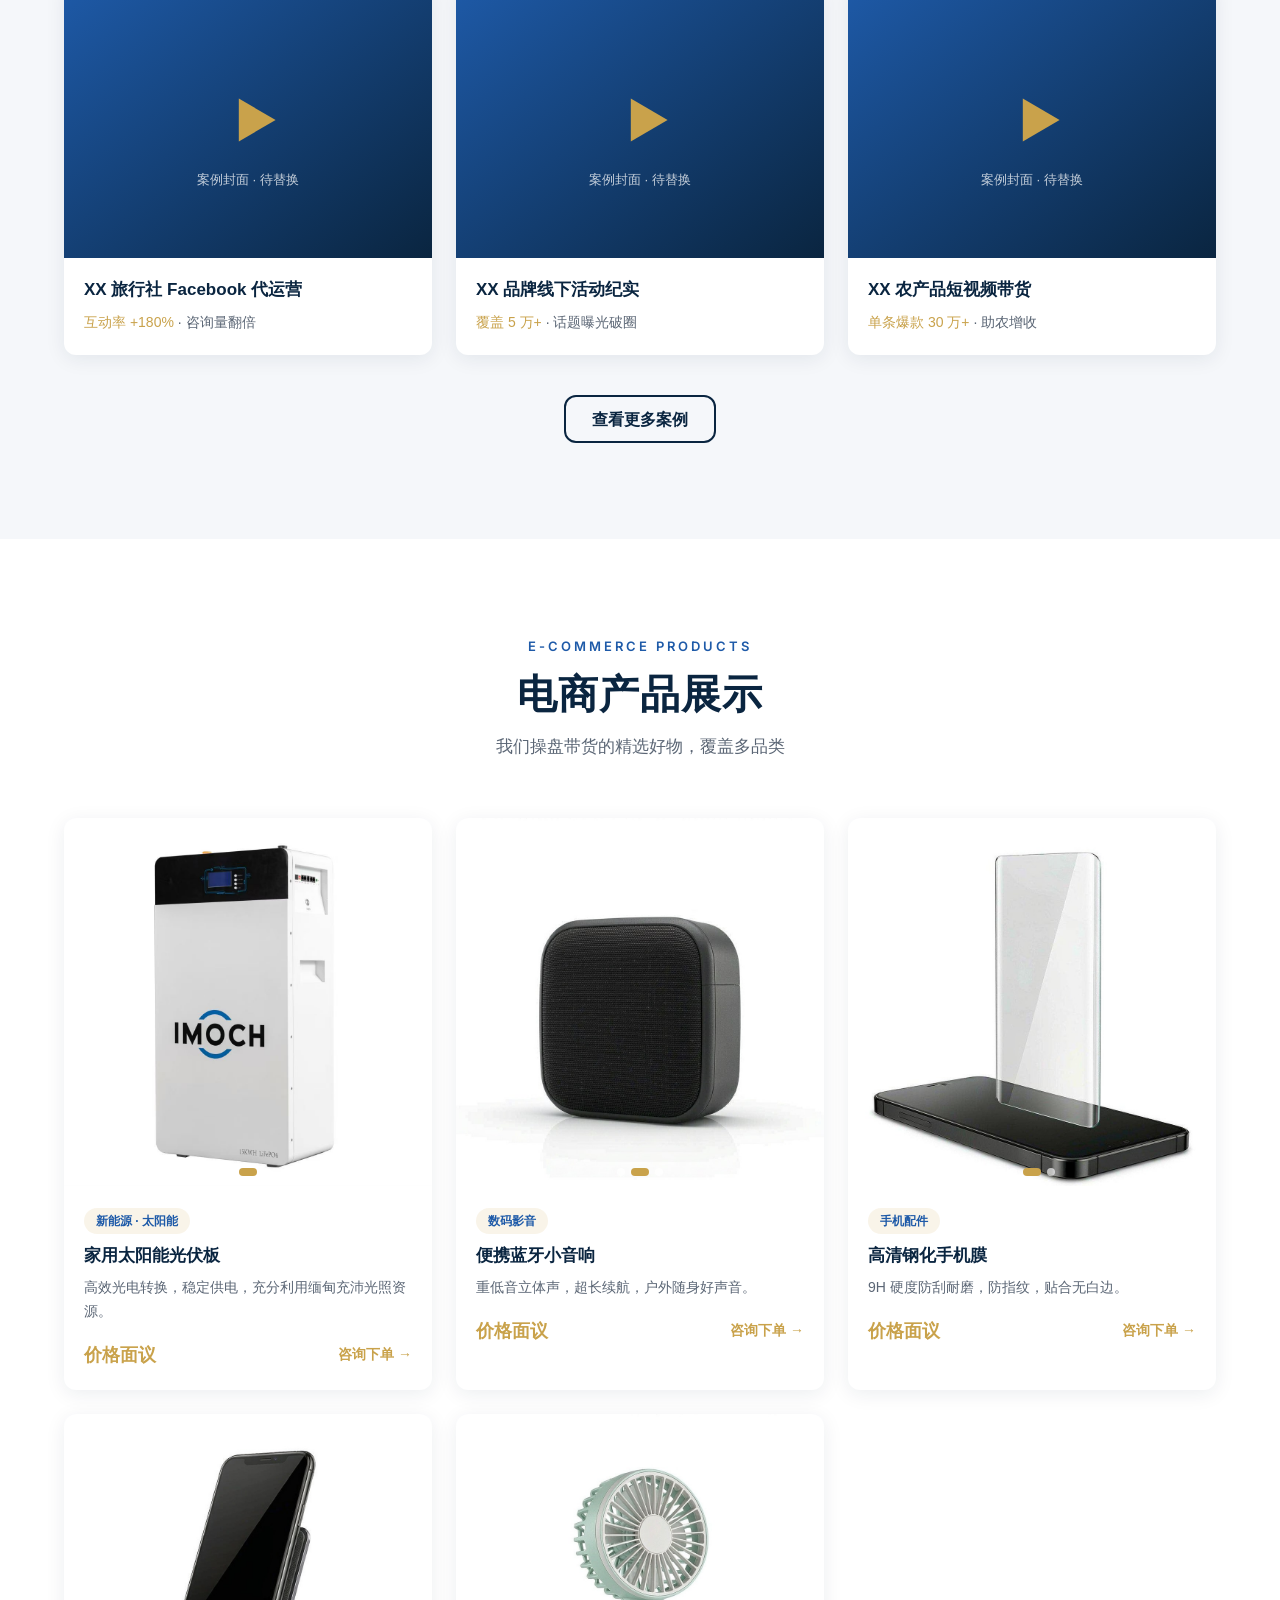
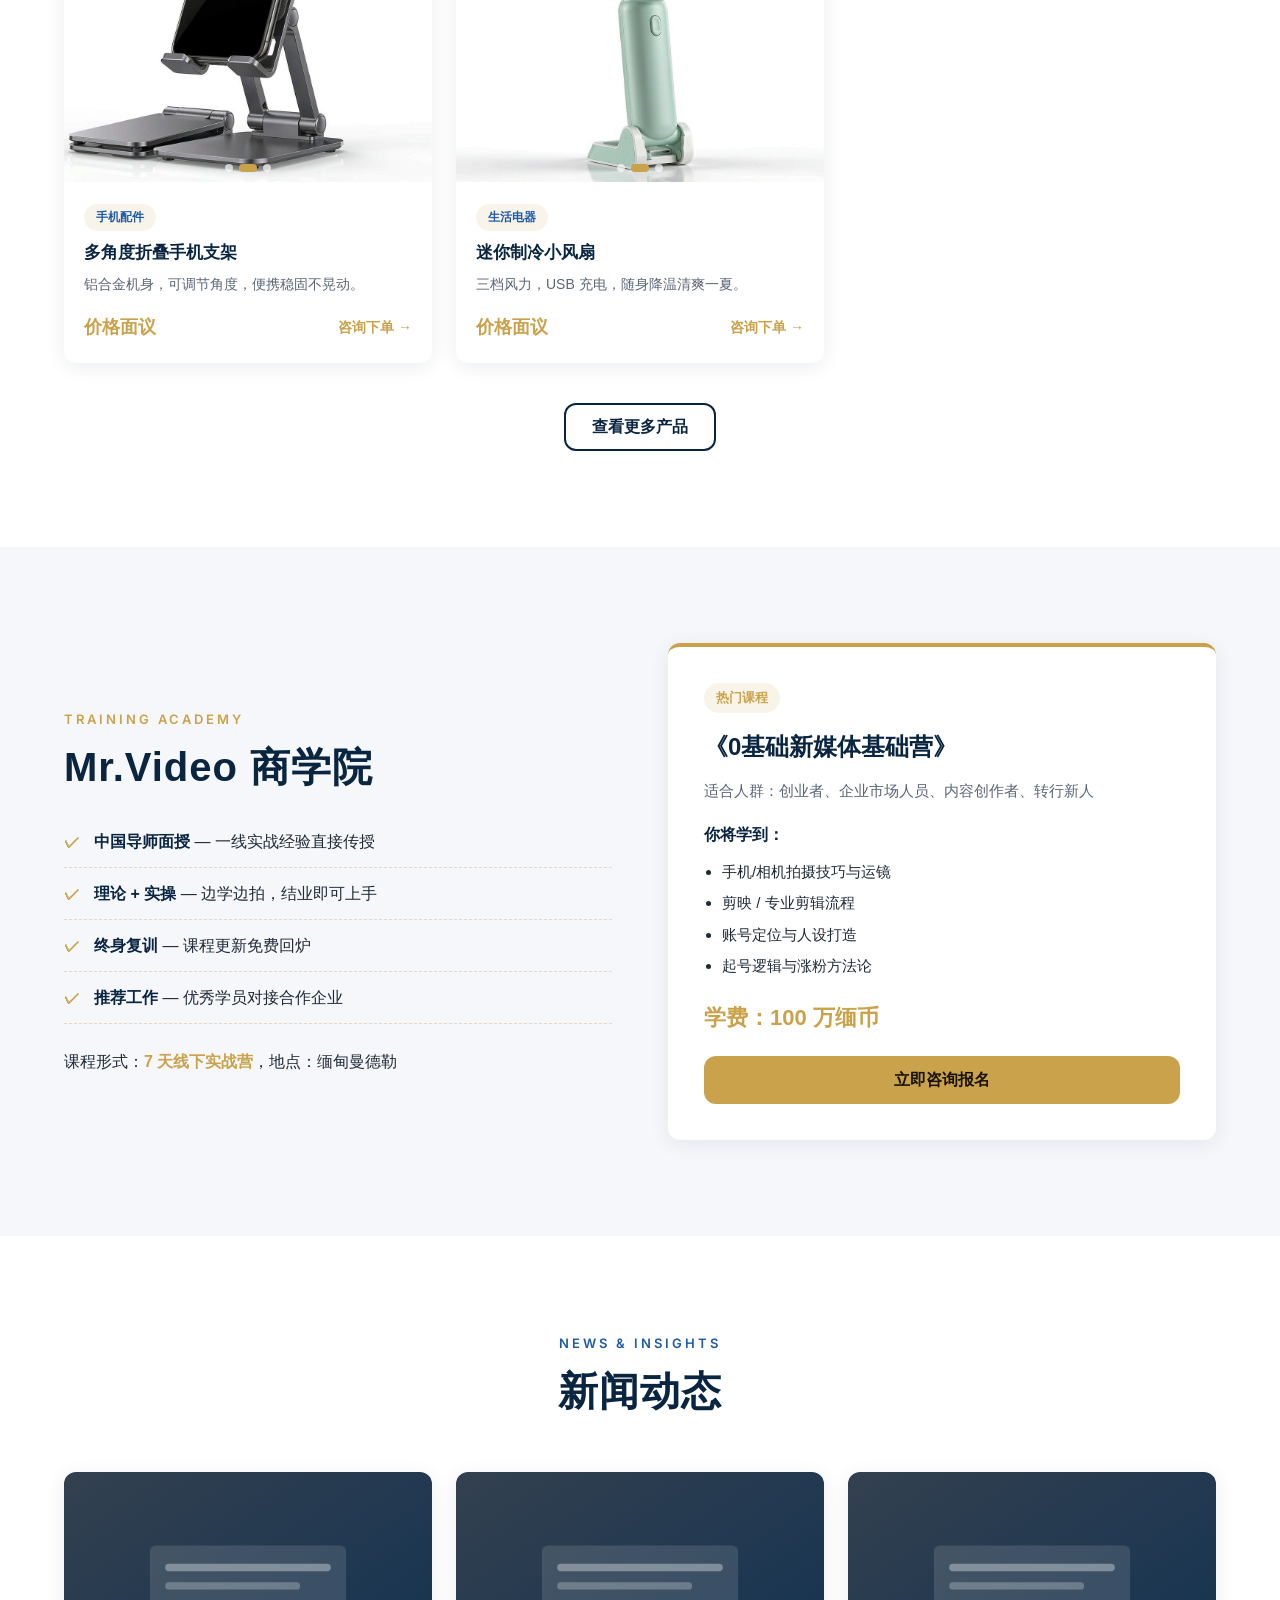
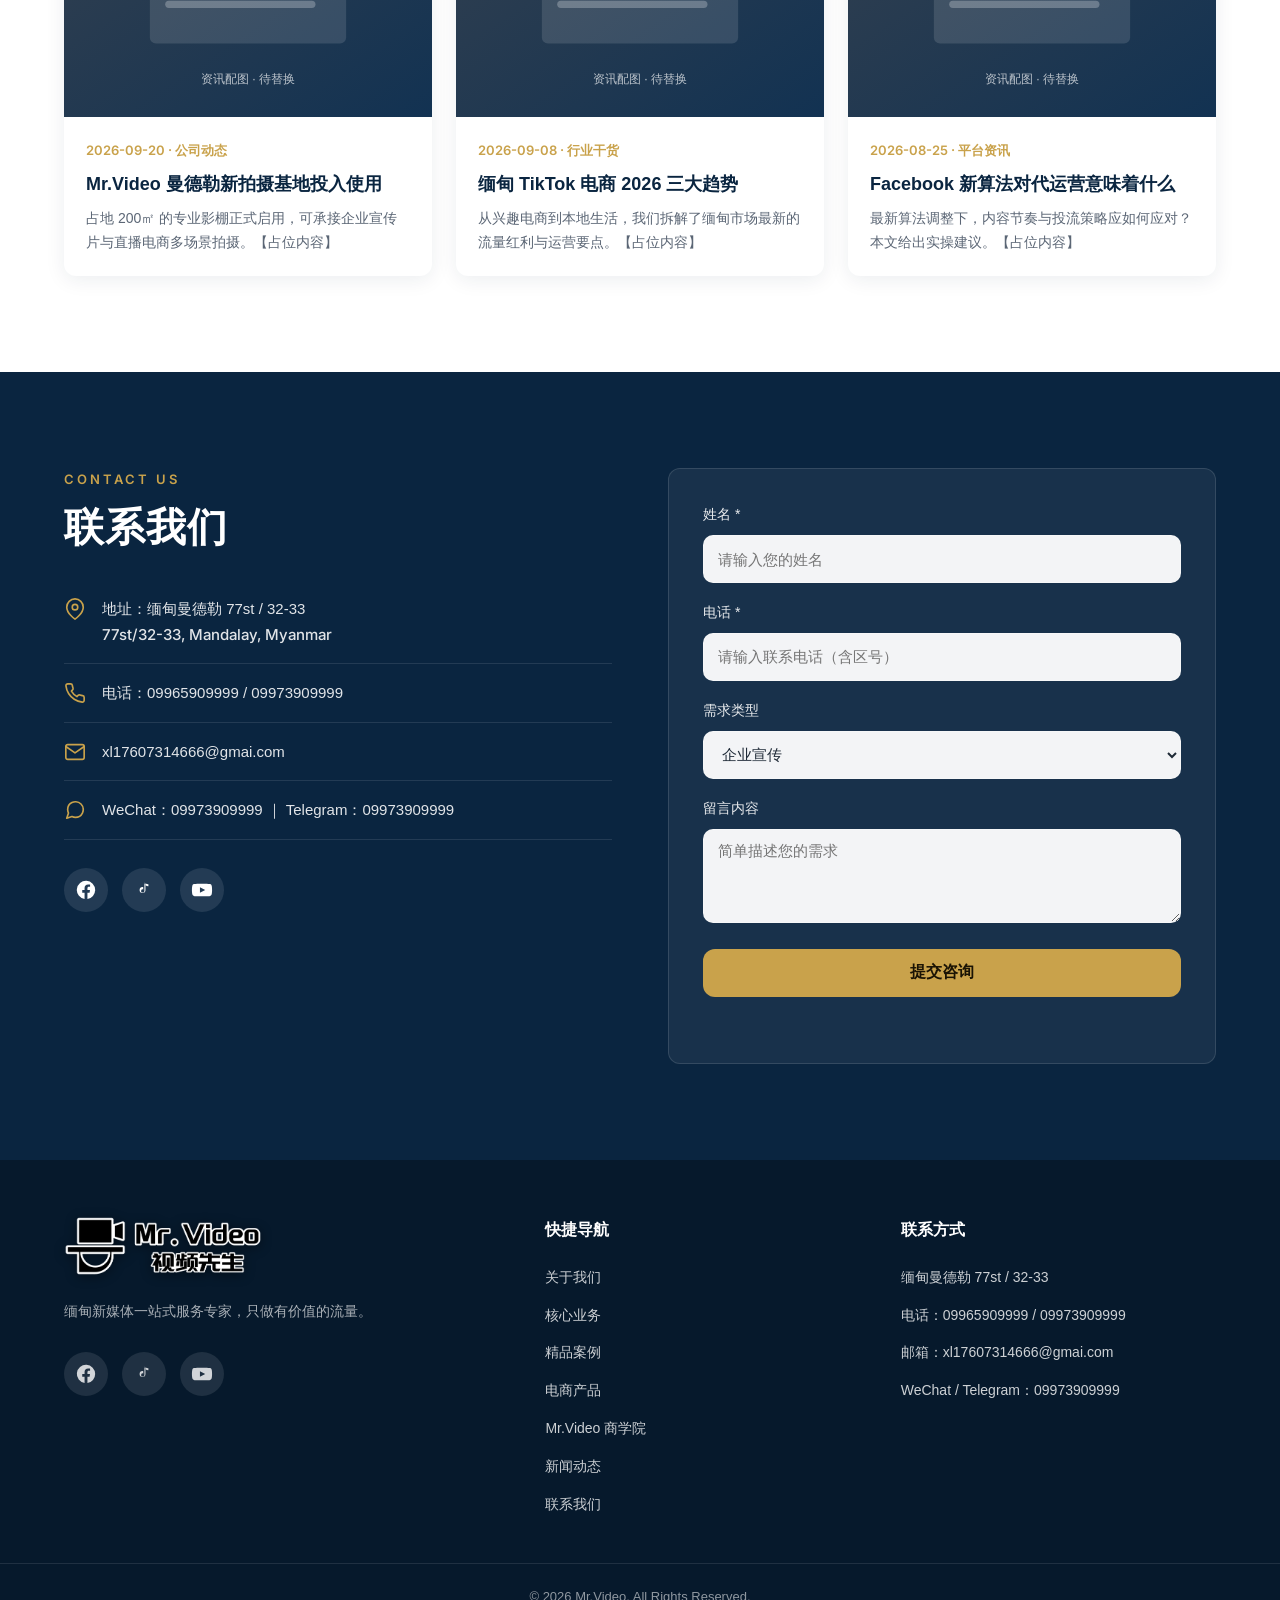
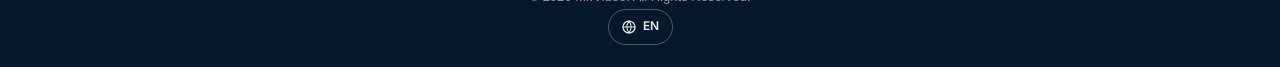
==== commit 31c88797: "feat: 企业优势板块「中国资深团队」改为「中缅资深团队」并重写正文 原卡片正文「核心成员来自中国资深新媒体公司…」隐含"团队纯从中国来"， 改为「中缅」后该前提不再成立，故正文重写为双边结构：中国" ====
--- a/index.html
+++ b/index.html
@@ -4,13 +4,13 @@
   <meta charset="UTF-8" />
   <meta name="viewport" content="width=device-width, initial-scale=1.0" />
   <title>Mr.Video 传媒 | 缅甸新媒体一站式服务专家</title>
-  <meta name="description" content="Mr.Video 传媒，扎根缅甸的新媒体全链路服务商，由中国资深团队操盘。业务覆盖企业宣传、社交媒体代运营、人才培训、短视频电商、广告投放和网红孵化，为企业提供从策划、拍摄、剪辑到投放和人才培养的一站式支持。只做有价值的流量。" />
+  <meta name="description" content="Mr.Video 传媒，扎根缅甸的新媒体全链路服务商，由中缅资深团队操盘。业务覆盖企业宣传、社交媒体代运营、人才培训、短视频电商、广告投放和网红孵化，为企业提供从策划、拍摄、剪辑到投放和人才培养的一站式支持。只做有价值的流量。" />
   <meta name="keywords" content="缅甸新媒体, 曼德勒短视频, 社交媒体代运营, 网红孵化, 新媒体培训, Myanmar new media, Mr.Video, TikTok, Facebook" />
 
   <!-- Open Graph / 社交分享 -->
   <meta property="og:type" content="website" />
   <meta property="og:title" content="Mr.Video 传媒 | 缅甸新媒体一站式服务专家" />
-  <meta property="og:description" content="扎根缅甸的新媒体全链路服务商，由中国资深团队操盘。提供企业宣传、社媒代运营、人才培训、短视频电商、广告投放与网红孵化全链路服务。" />
+  <meta property="og:description" content="扎根缅甸的新媒体全链路服务商，由中缅资深团队操盘。提供企业宣传、社媒代运营、人才培训、短视频电商、广告投放与网红孵化全链路服务。" />
   <meta property="og:image" content="https://mrvideo.vip/images/logo-wordmark.png" />
   <meta property="og:url" content="https://mrvideo.vip/" />
   <!-- i18n:head-alt:start -->
@@ -116,7 +116,7 @@
             <a href="#services" class="btn btn-outline">了解业务</a>
           </div>
           <ul class="trust-tags">
-            <li>中国资深团队</li>
+            <li>中缅资深团队</li>
             <li>一站式全链服务</li>
             <li>丰富行业经验</li>
           </ul>
@@ -173,7 +173,7 @@
           <!-- 左侧：公司简介正文 + 配图 -->
           <div class="about-left reveal">
             <p class="about-desc">
-              Mr.Video 是扎根缅甸的新媒体全链路服务商，由中国资深团队操盘，业务覆盖企业宣传、社交媒体代运营、人才培训、短视频电商、广告投放和网红孵化，为企业提供从策划、拍摄、剪辑到投放和人才培养的一站式支持。秉承"只做有价值的流量"的企业理念，结合缅甸当地实际，用已验证过的流量打法，赋能本土企业和品牌，把流量变成真实可见的生意增长和品牌资产。
+              Mr.Video 是扎根缅甸的新媒体全链路服务商，由中缅资深团队操盘，业务覆盖企业宣传、社交媒体代运营、人才培训、短视频电商、广告投放和网红孵化，为企业提供从策划、拍摄、剪辑到投放和人才培养的一站式支持。秉承"只做有价值的流量"的企业理念，结合缅甸当地实际，用已验证过的流量打法，赋能本土企业和品牌，把流量变成真实可见的生意增长和品牌资产。
             </p>
             <div class="about-media">
               <!-- 待替换：拍摄/团队工作场景图 -->
@@ -322,9 +322,9 @@
             <span class="adv-icon" aria-hidden="true">
               <svg viewBox="0 0 24 24" fill="none" stroke="currentColor" stroke-width="1.8" stroke-linecap="round" stroke-linejoin="round"><path d="M17 21v-2a4 4 0 0 0-4-4H5a4 4 0 0 0-4 4v2"></path><circle cx="9" cy="7" r="4"></circle><path d="M23 21v-2a4 4 0 0 0-3-3.87"></path><path d="M16 3.13a4 4 0 0 1 0 7.75"></path></svg>
             </span>
-            <h3>中国资深团队</h3>
-            <p class="en">Senior Team from China</p>
-            <p>核心成员来自中国资深新媒体公司，有着多年行业经验，曾参与多个百万级账号打造，累计操盘电商 GMV 超过亿元级别。</p>
+            <h3>中缅资深团队</h3>
+            <p class="en">Senior China-Myanmar Team</p>
+            <p>核心成员来自中缅两地的资深新媒体团队，既有一线成熟的方法论，也有深扎缅甸本地的实战经验。多年行业经验，参与多个百万级账号打造，累计操盘电商 GMV 超过亿元级别。</p>
           </article>
           <article class="adv-card">
             <span class="adv-icon" aria-hidden="true">
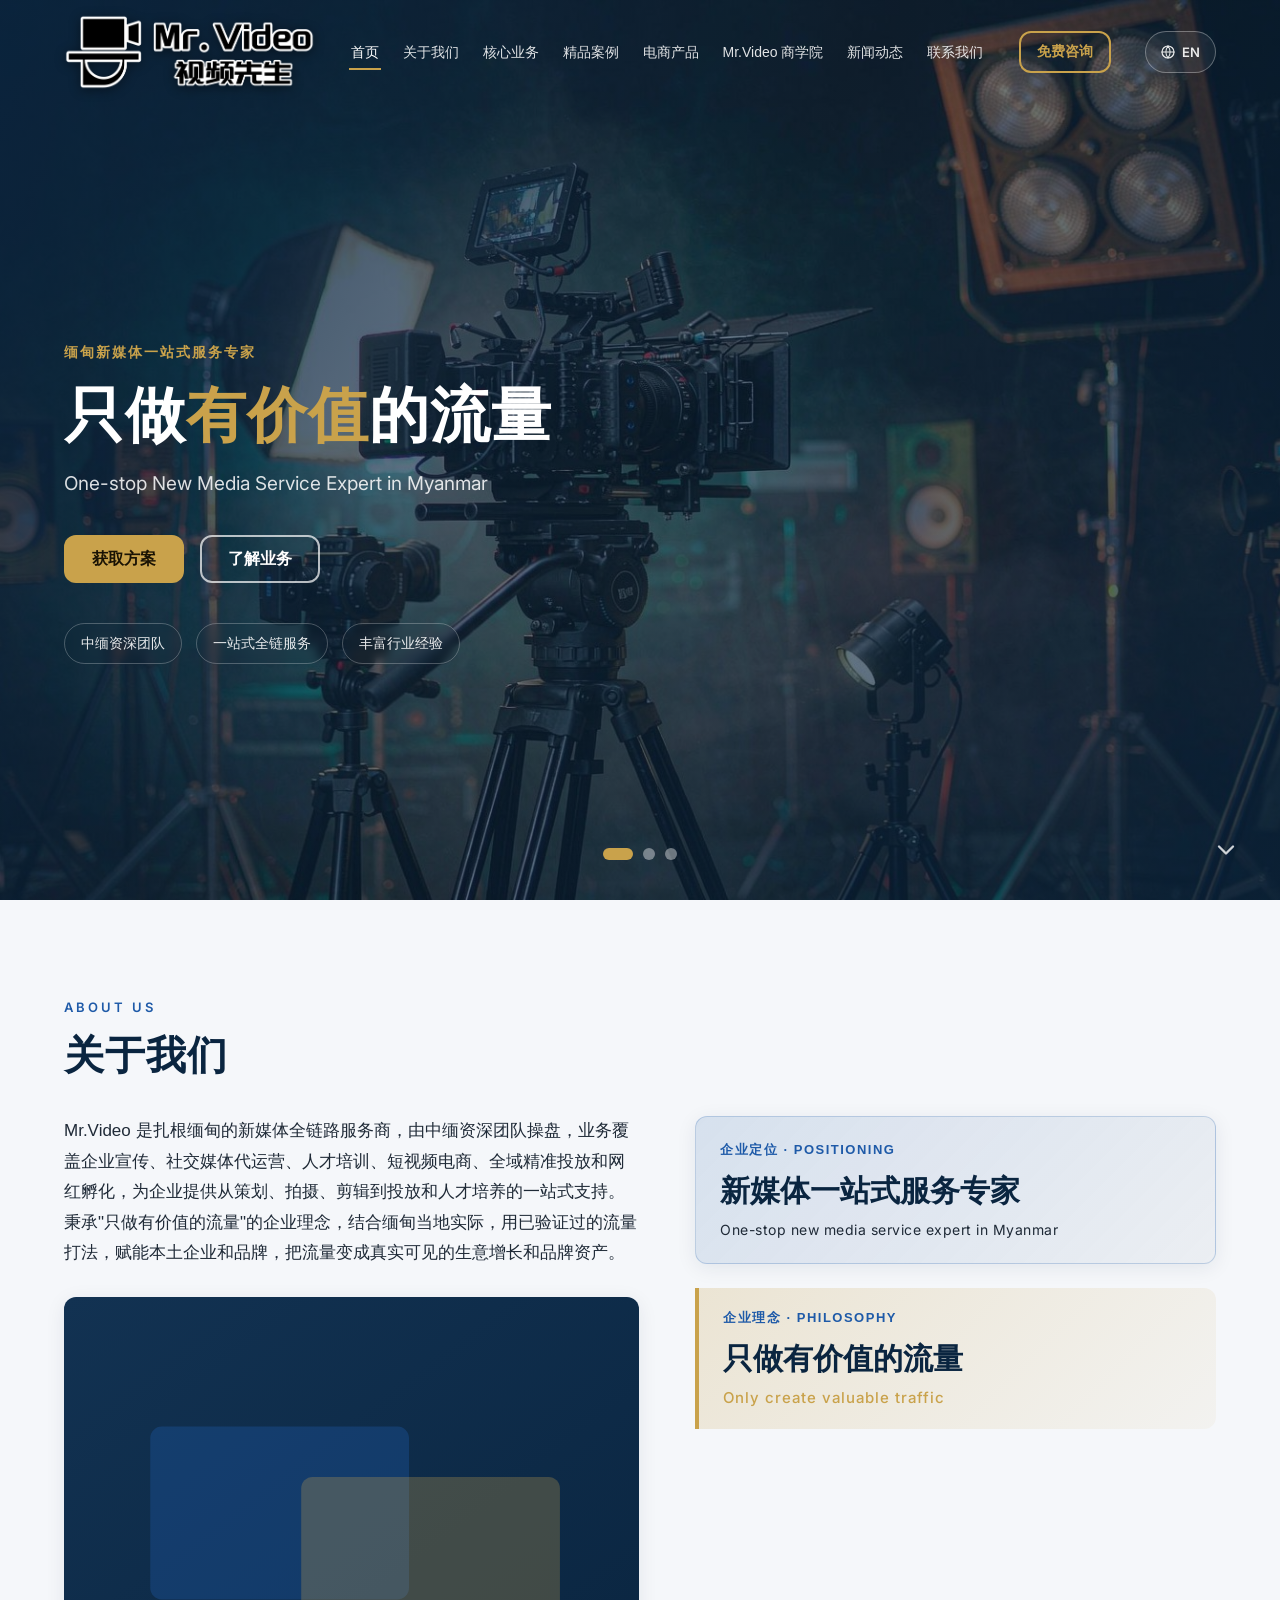
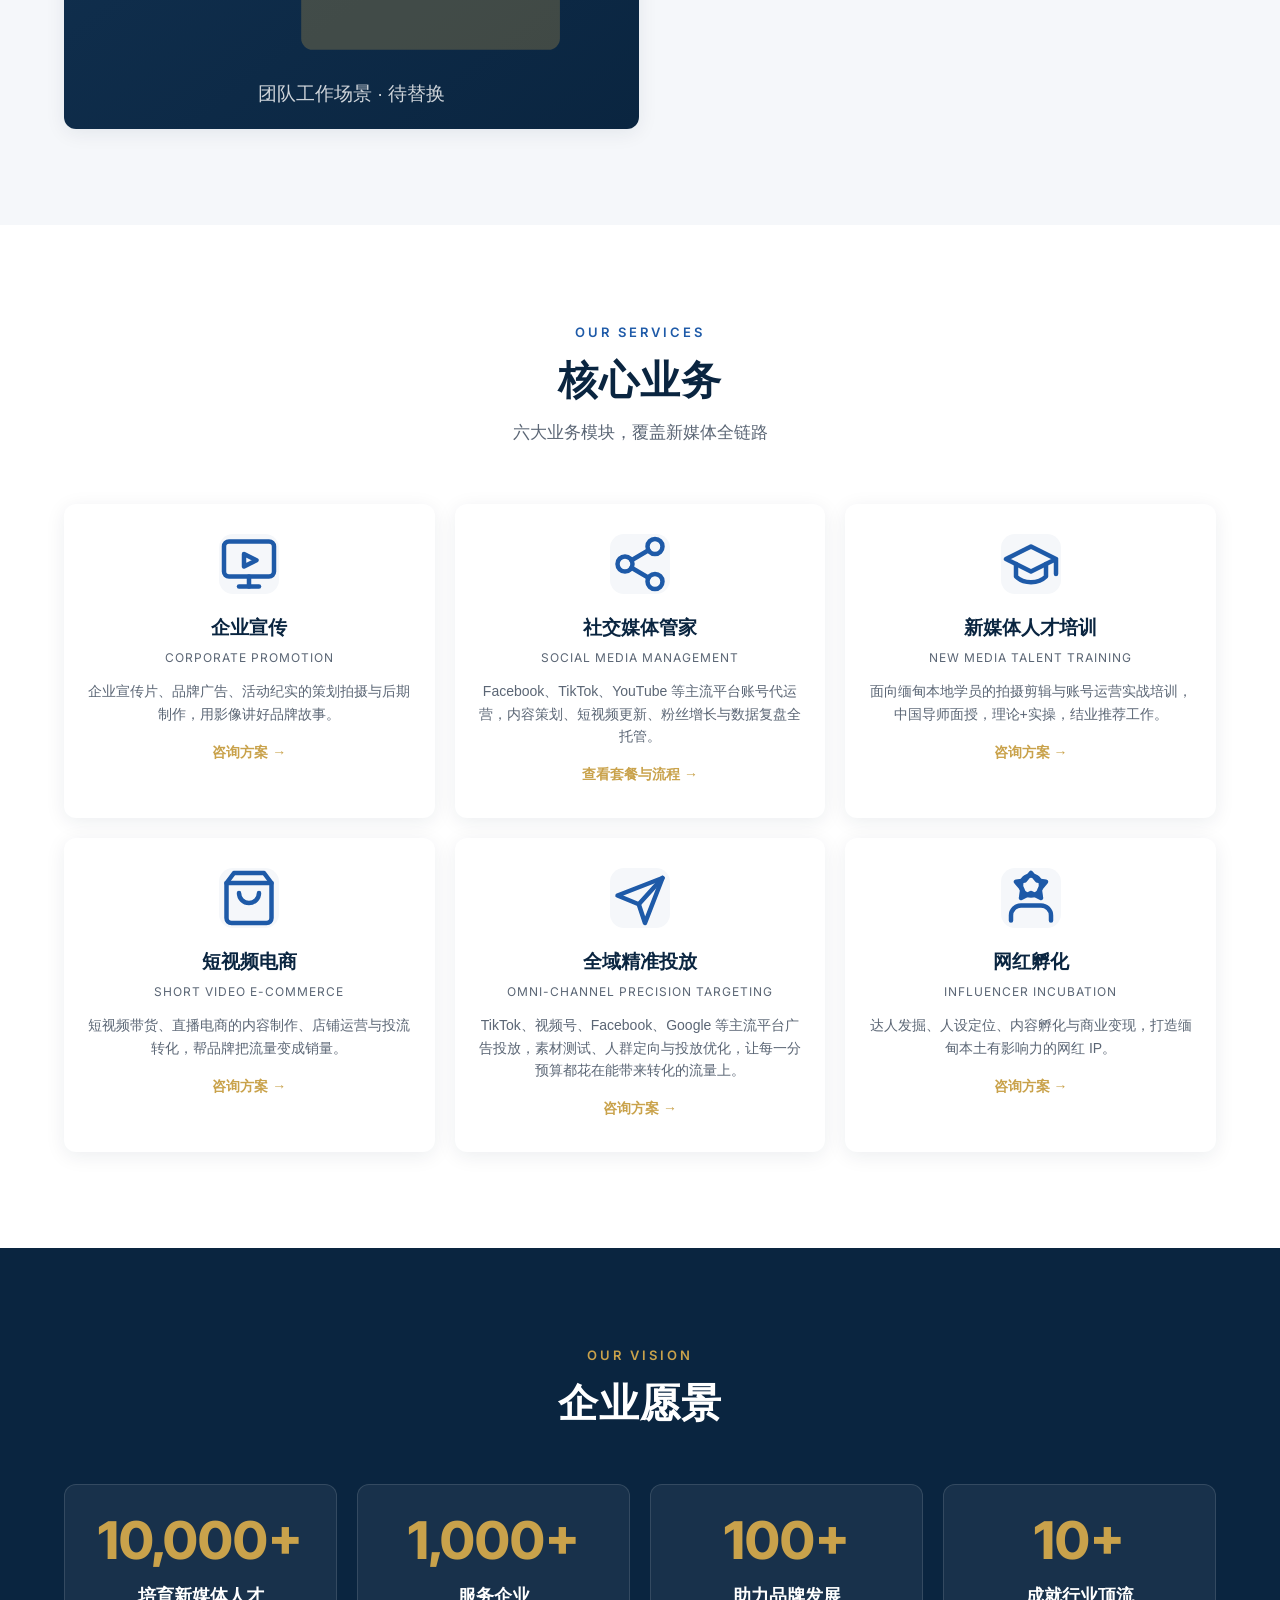
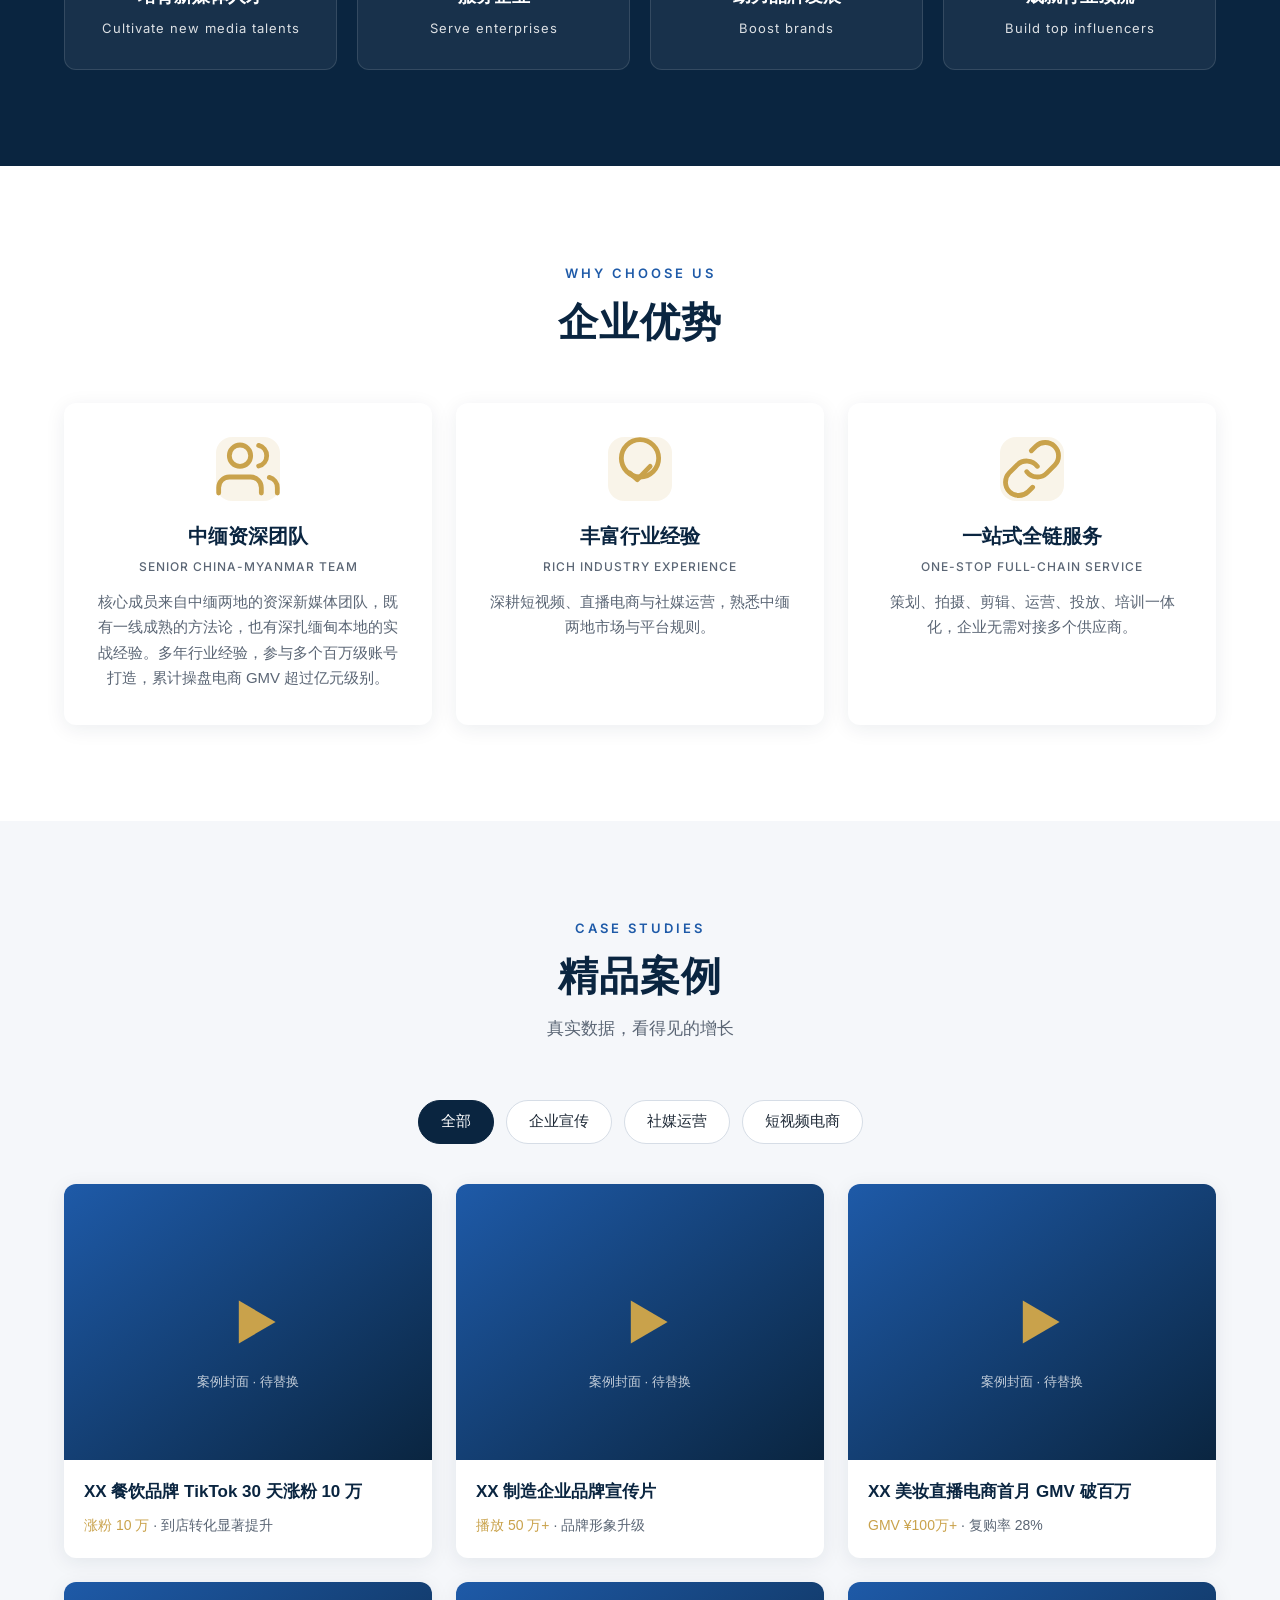
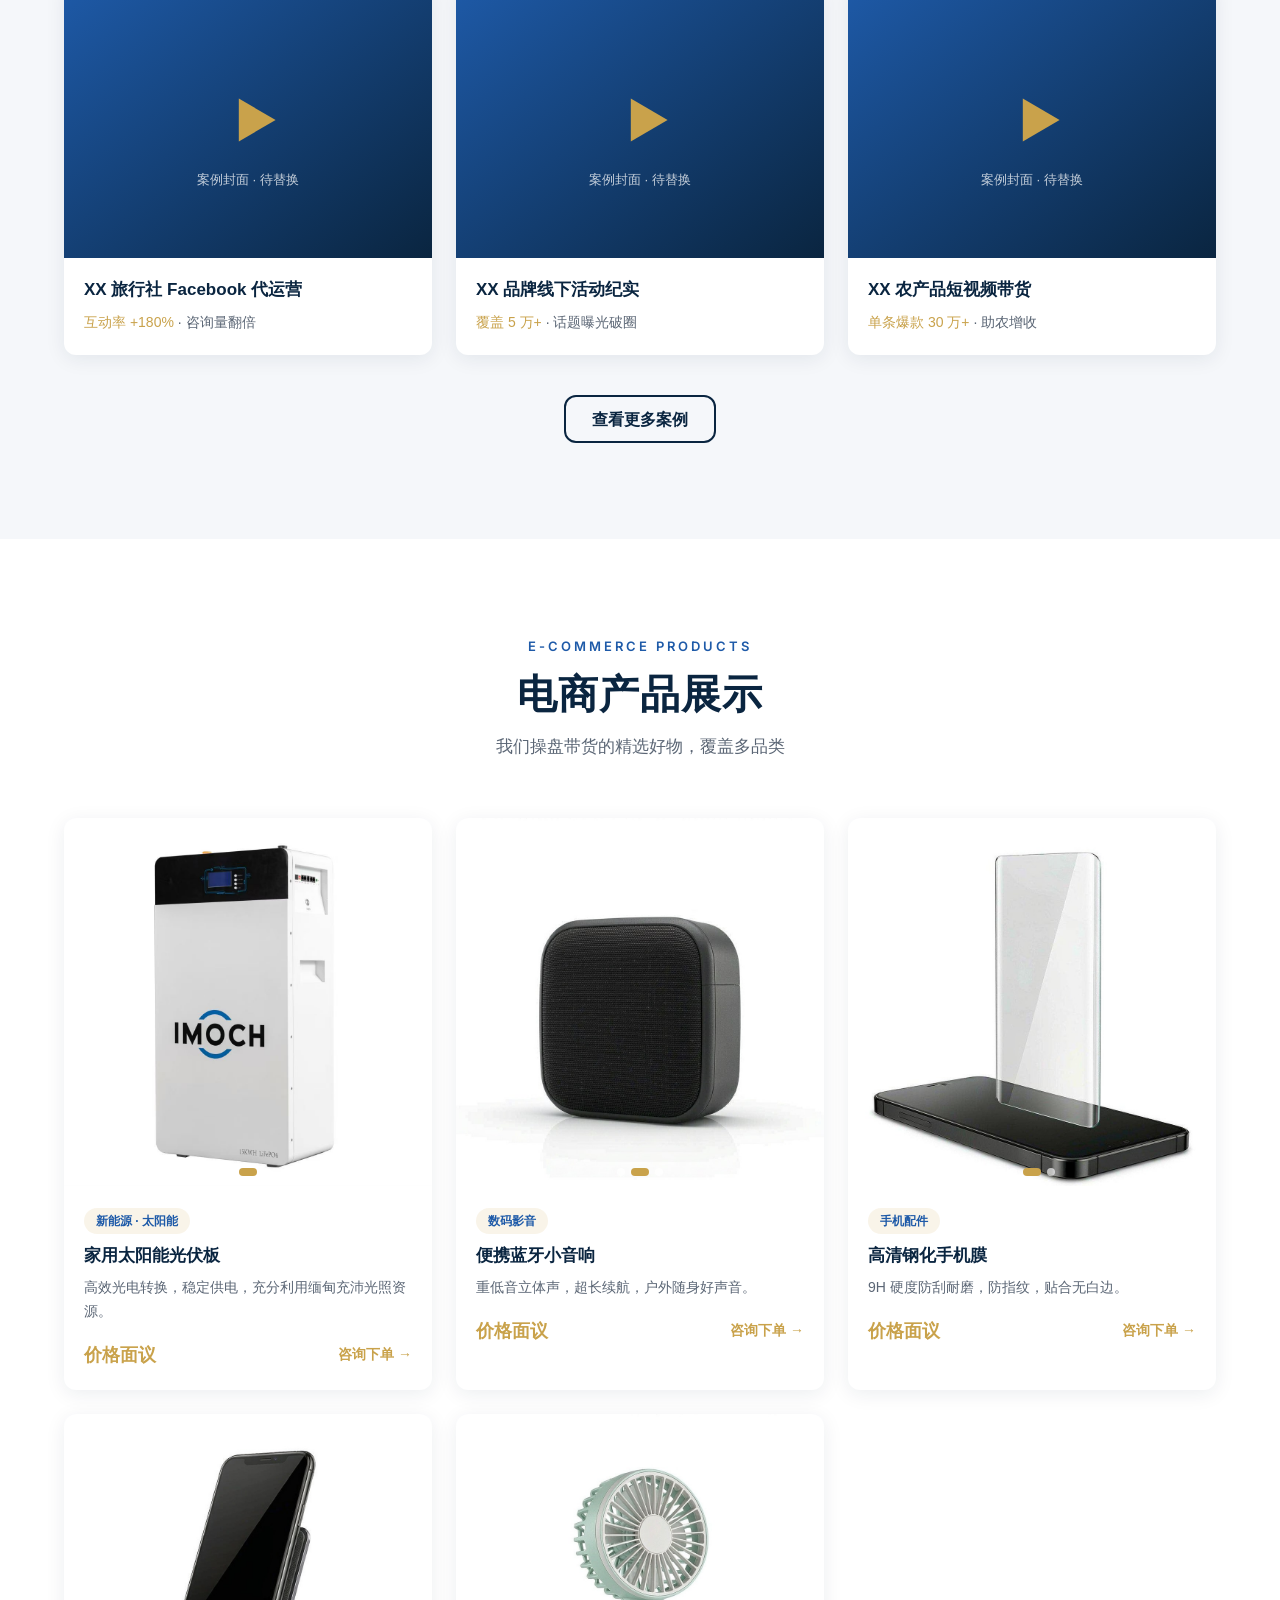
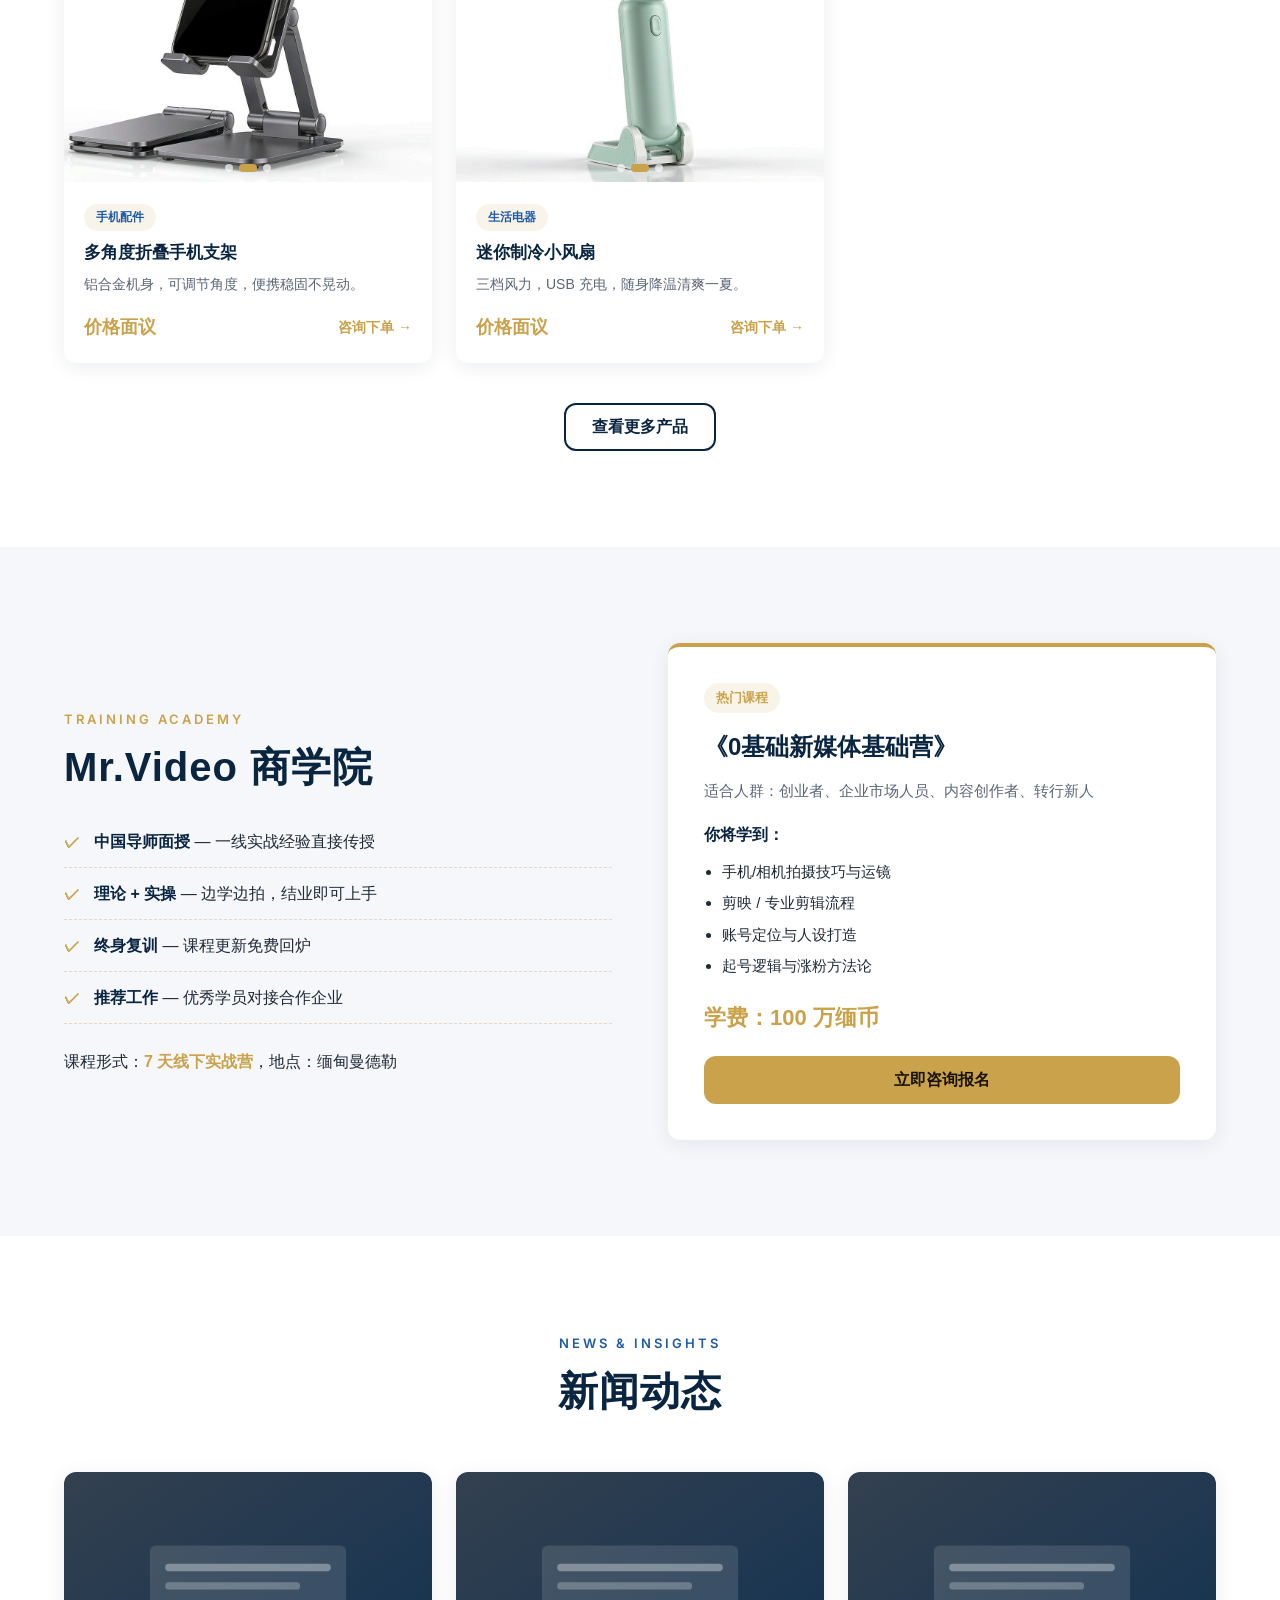
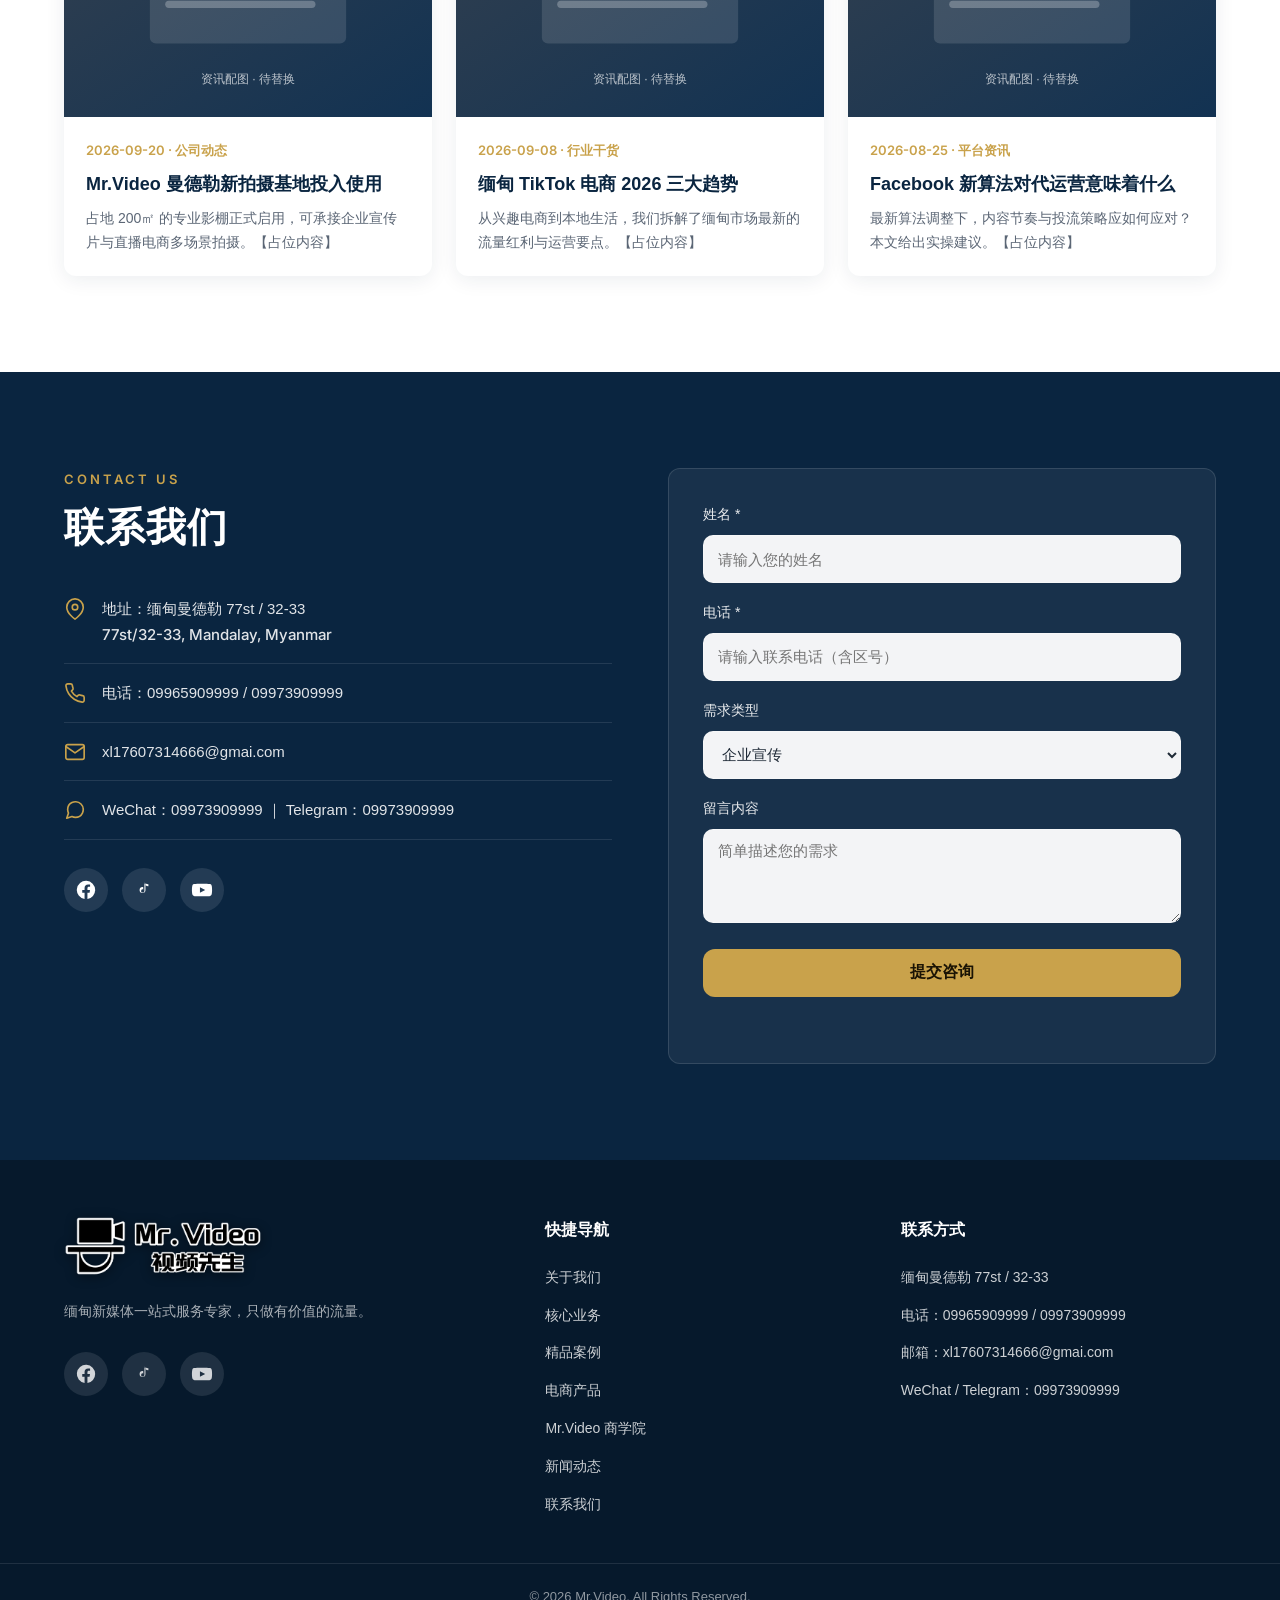
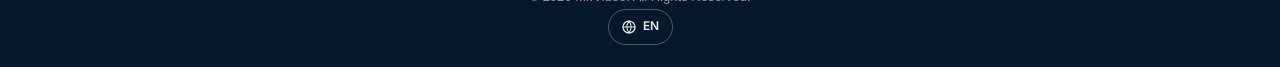
==== commit d5048d25: "feat: 广告投放业务升级为「全域精准投放」，补充视频号渠道 服务卡片「广告投放」更名为「全域精准投放」，投放平台补充「视频号」， 英文同步为 Omni-Channel Precision Targ" ====
--- a/index.html
+++ b/index.html
@@ -4,13 +4,13 @@
   <meta charset="UTF-8" />
   <meta name="viewport" content="width=device-width, initial-scale=1.0" />
   <title>Mr.Video 传媒 | 缅甸新媒体一站式服务专家</title>
-  <meta name="description" content="Mr.Video 传媒，扎根缅甸的新媒体全链路服务商，由中缅资深团队操盘。业务覆盖企业宣传、社交媒体代运营、人才培训、短视频电商、广告投放和网红孵化，为企业提供从策划、拍摄、剪辑到投放和人才培养的一站式支持。只做有价值的流量。" />
+  <meta name="description" content="Mr.Video 传媒，扎根缅甸的新媒体全链路服务商，由中缅资深团队操盘。业务覆盖企业宣传、社交媒体代运营、人才培训、短视频电商、全域精准投放和网红孵化，为企业提供从策划、拍摄、剪辑到投放和人才培养的一站式支持。只做有价值的流量。" />
   <meta name="keywords" content="缅甸新媒体, 曼德勒短视频, 社交媒体代运营, 网红孵化, 新媒体培训, Myanmar new media, Mr.Video, TikTok, Facebook" />
 
   <!-- Open Graph / 社交分享 -->
   <meta property="og:type" content="website" />
   <meta property="og:title" content="Mr.Video 传媒 | 缅甸新媒体一站式服务专家" />
-  <meta property="og:description" content="扎根缅甸的新媒体全链路服务商，由中缅资深团队操盘。提供企业宣传、社媒代运营、人才培训、短视频电商、广告投放与网红孵化全链路服务。" />
+  <meta property="og:description" content="扎根缅甸的新媒体全链路服务商，由中缅资深团队操盘。提供企业宣传、社媒代运营、人才培训、短视频电商、全域精准投放与网红孵化全链路服务。" />
   <meta property="og:image" content="https://mrvideo.vip/images/logo-wordmark.png" />
   <meta property="og:url" content="https://mrvideo.vip/" />
   <!-- i18n:head-alt:start -->
@@ -173,7 +173,7 @@
           <!-- 左侧：公司简介正文 + 配图 -->
           <div class="about-left reveal">
             <p class="about-desc">
-              Mr.Video 是扎根缅甸的新媒体全链路服务商，由中缅资深团队操盘，业务覆盖企业宣传、社交媒体代运营、人才培训、短视频电商、广告投放和网红孵化，为企业提供从策划、拍摄、剪辑到投放和人才培养的一站式支持。秉承"只做有价值的流量"的企业理念，结合缅甸当地实际，用已验证过的流量打法，赋能本土企业和品牌，把流量变成真实可见的生意增长和品牌资产。
+              Mr.Video 是扎根缅甸的新媒体全链路服务商，由中缅资深团队操盘，业务覆盖企业宣传、社交媒体代运营、人才培训、短视频电商、全域精准投放和网红孵化，为企业提供从策划、拍摄、剪辑到投放和人才培养的一站式支持。秉承"只做有价值的流量"的企业理念，结合缅甸当地实际，用已验证过的流量打法，赋能本土企业和品牌，把流量变成真实可见的生意增长和品牌资产。
             </p>
             <div class="about-media">
               <!-- 待替换：拍摄/团队工作场景图 -->
@@ -256,9 +256,9 @@
             <span class="service-icon" aria-hidden="true">
               <svg viewBox="0 0 24 24" fill="none" stroke="currentColor" stroke-width="1.8" stroke-linecap="round" stroke-linejoin="round"><path d="M3 11l18-7-7 18-2.5-7.5L3 11z"></path><path d="M11.5 14.5L21 4"></path></svg>
             </span>
-            <h3 class="service-name">广告投放</h3>
-            <p class="service-en">Ad Placement &amp; Media Buying</p>
-            <p class="service-desc">Facebook、TikTok、Google 等主流平台广告投放，素材测试、人群定向与投放优化，让每一分预算都花在能带来转化的流量上。</p>
+            <h3 class="service-name">全域精准投放</h3>
+            <p class="service-en">Omni-Channel Precision Targeting</p>
+            <p class="service-desc">TikTok、视频号、Facebook、Google 等主流平台广告投放，素材测试、人群定向与投放优化，让每一分预算都花在能带来转化的流量上。</p>
             <a href="#contact" class="service-link">咨询方案 →</a>
           </article>
 
@@ -647,7 +647,7 @@
               <option value="社媒代运营">社媒代运营</option>
               <option value="培训报名">培训报名</option>
               <option value="短视频电商">短视频电商</option>
-              <option value="广告投放">广告投放</option>
+              <option value="全域精准投放">全域精准投放</option>
               <option value="网红孵化">网红孵化</option>
               <option value="其他">其他</option>
             </select>
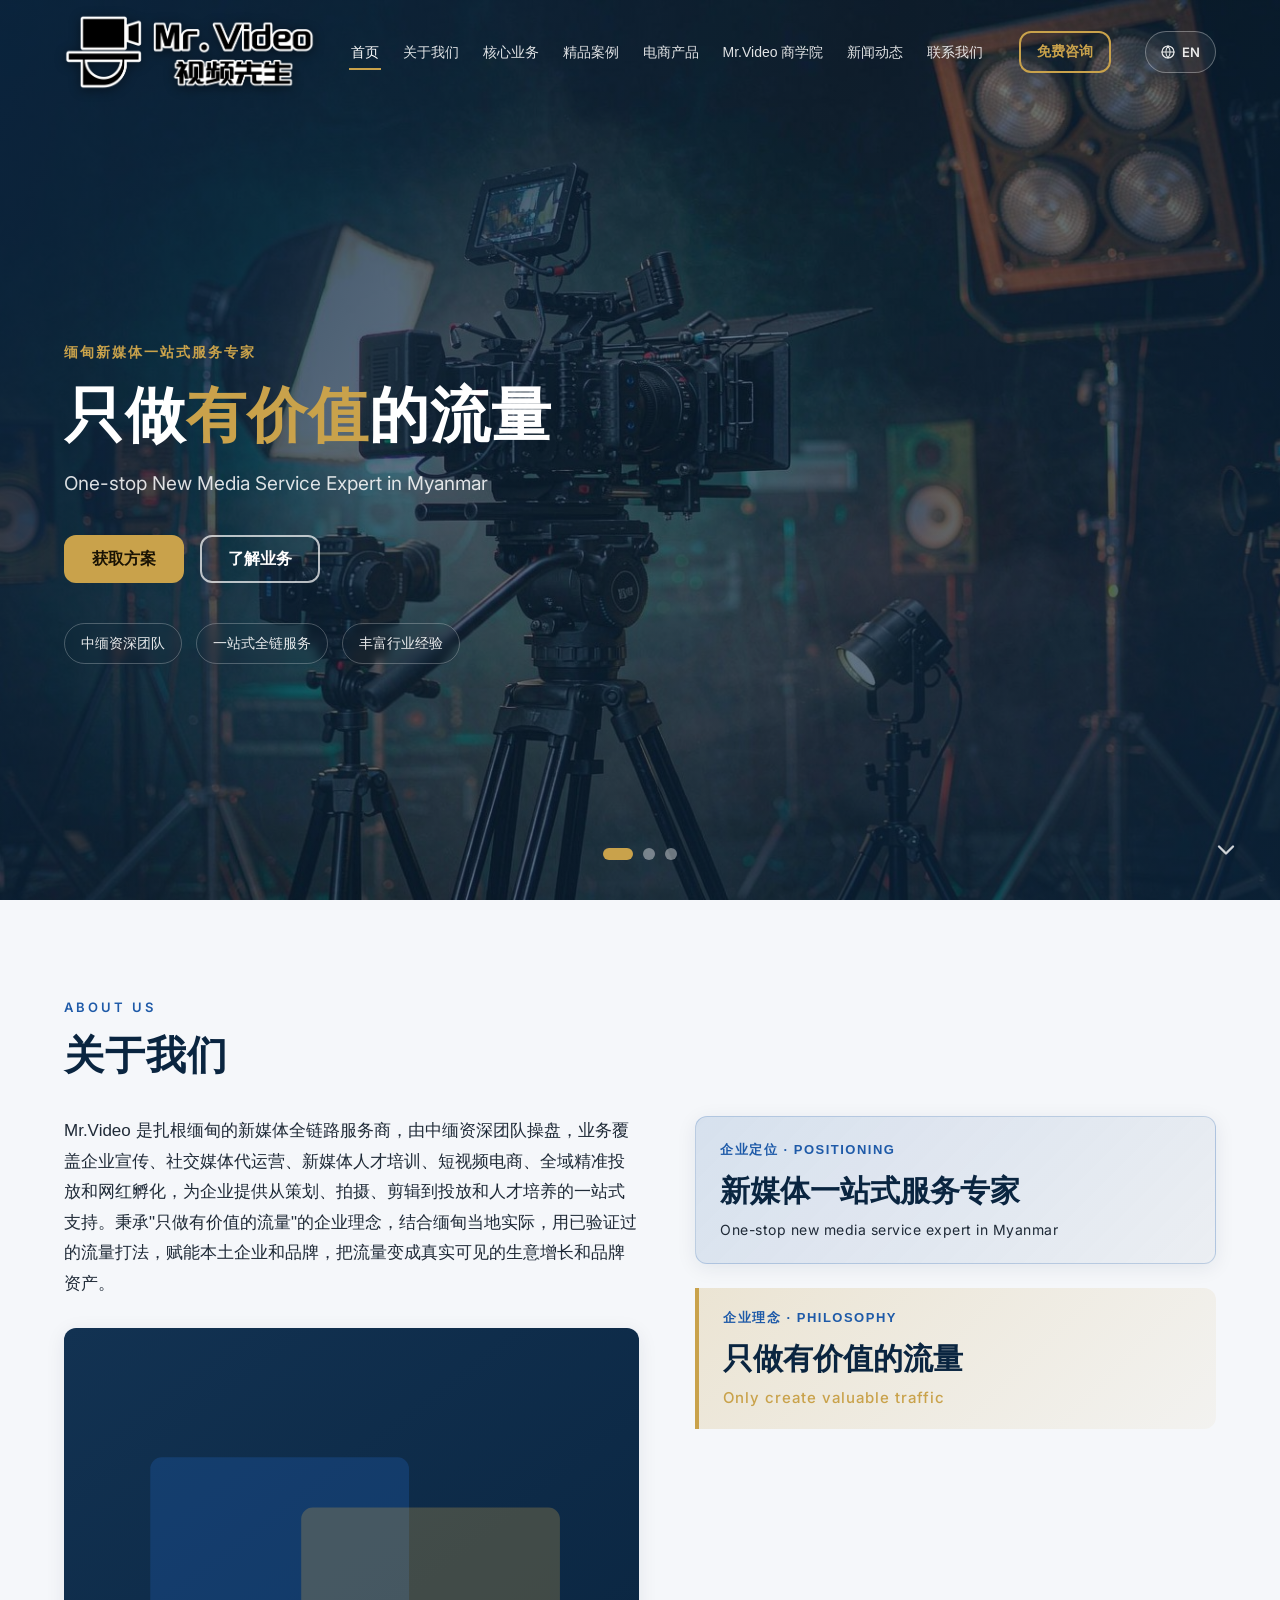
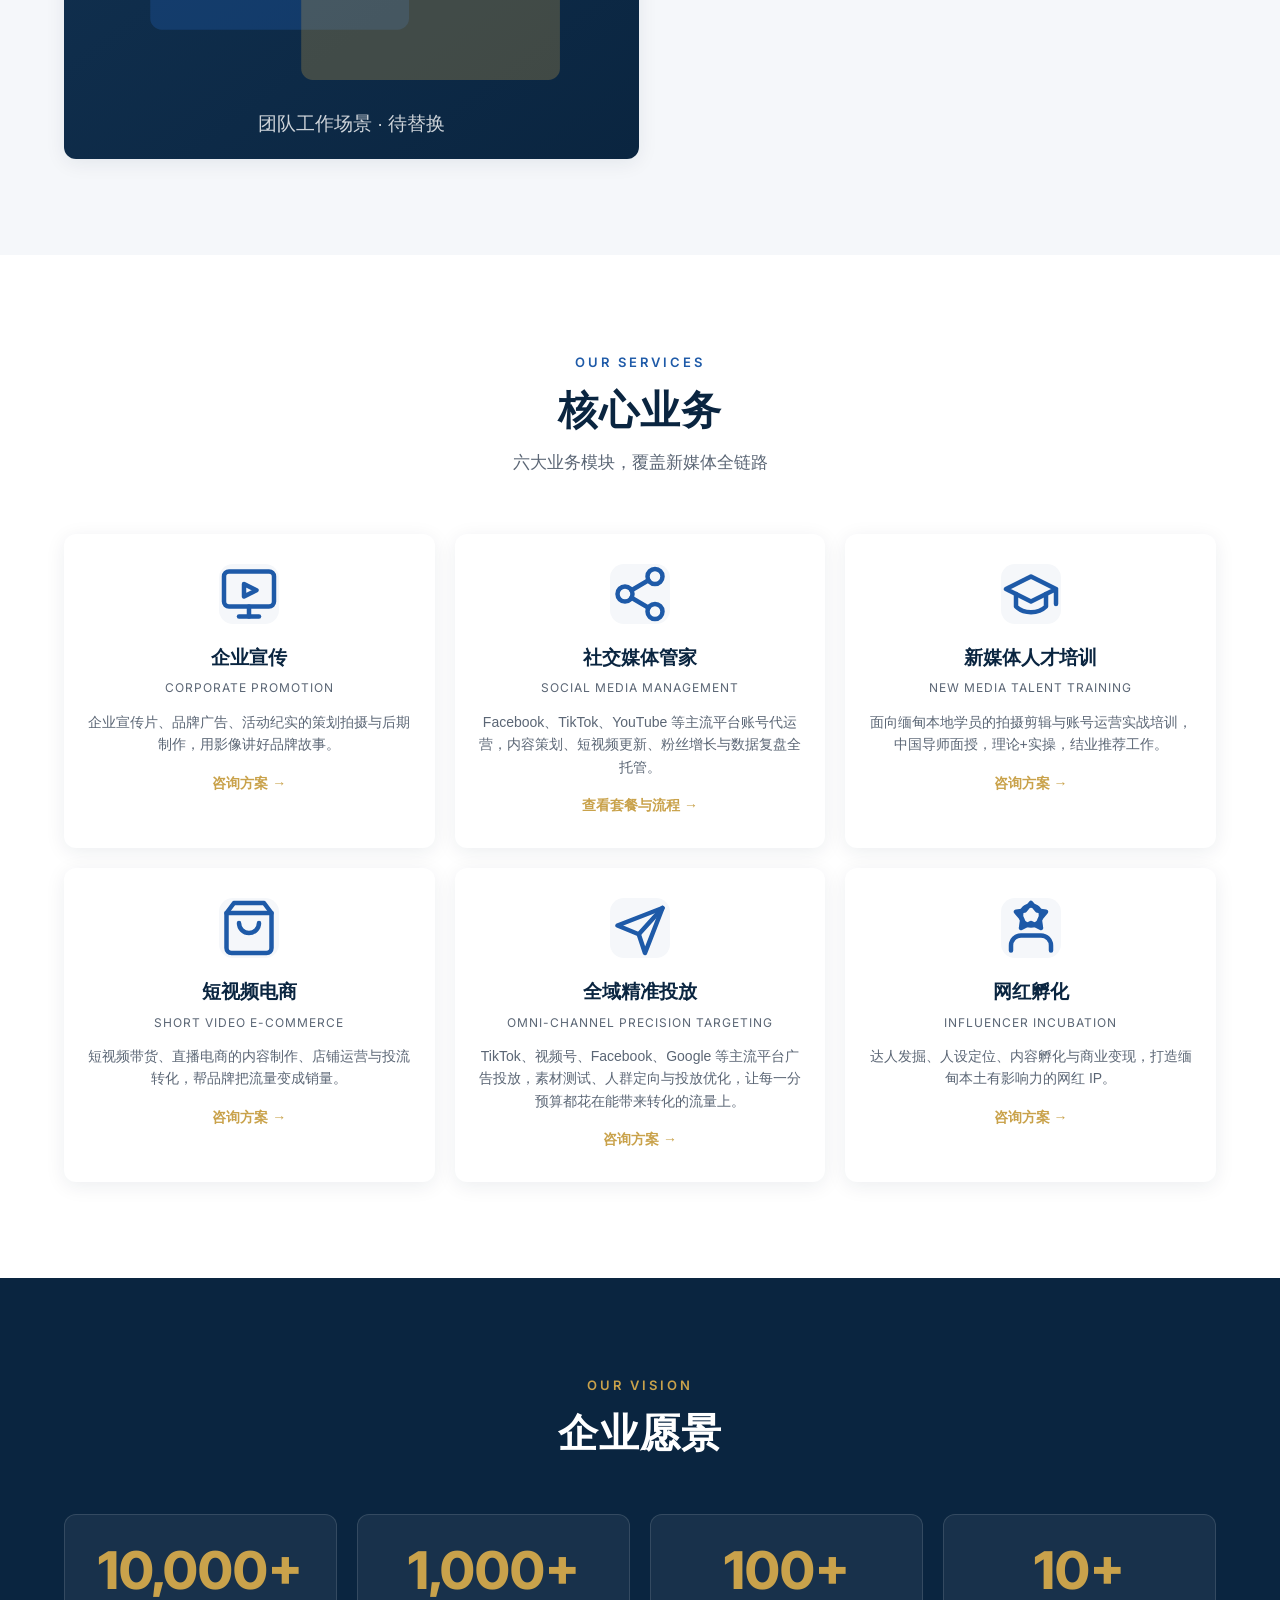
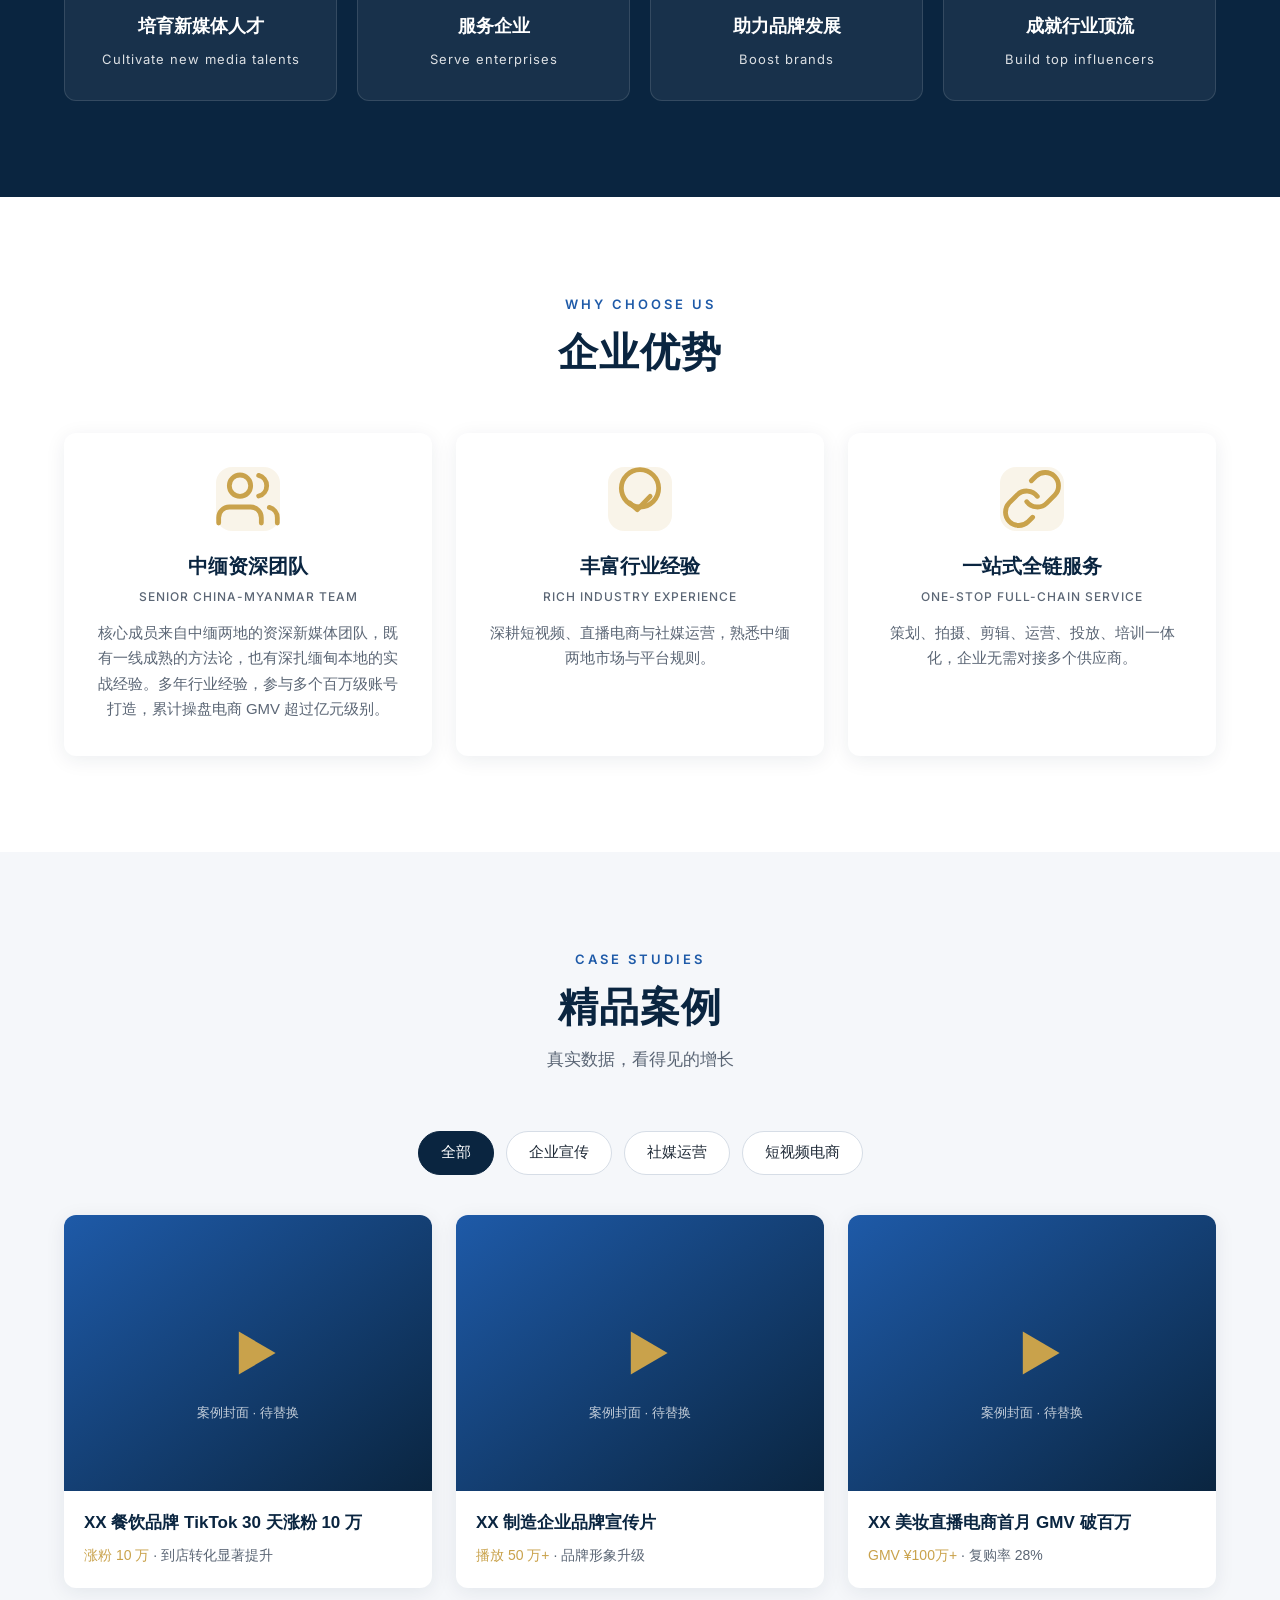
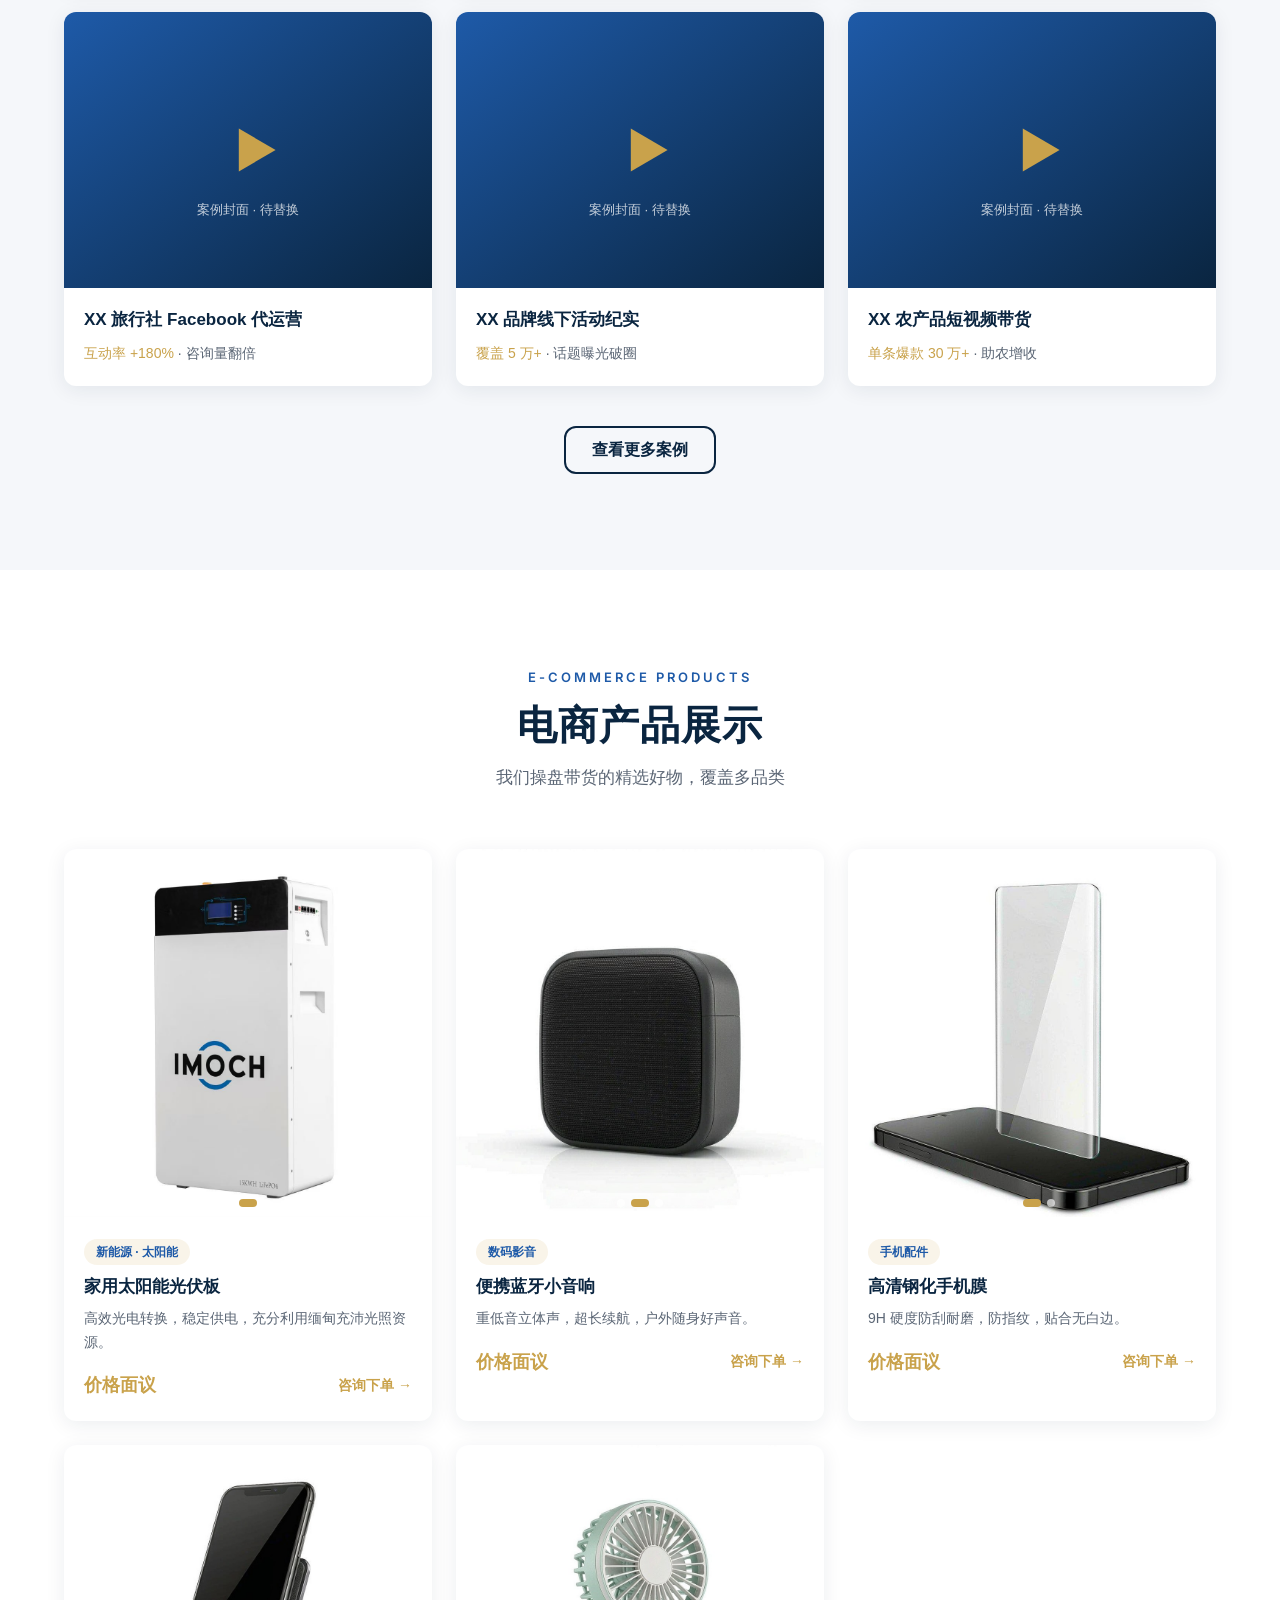
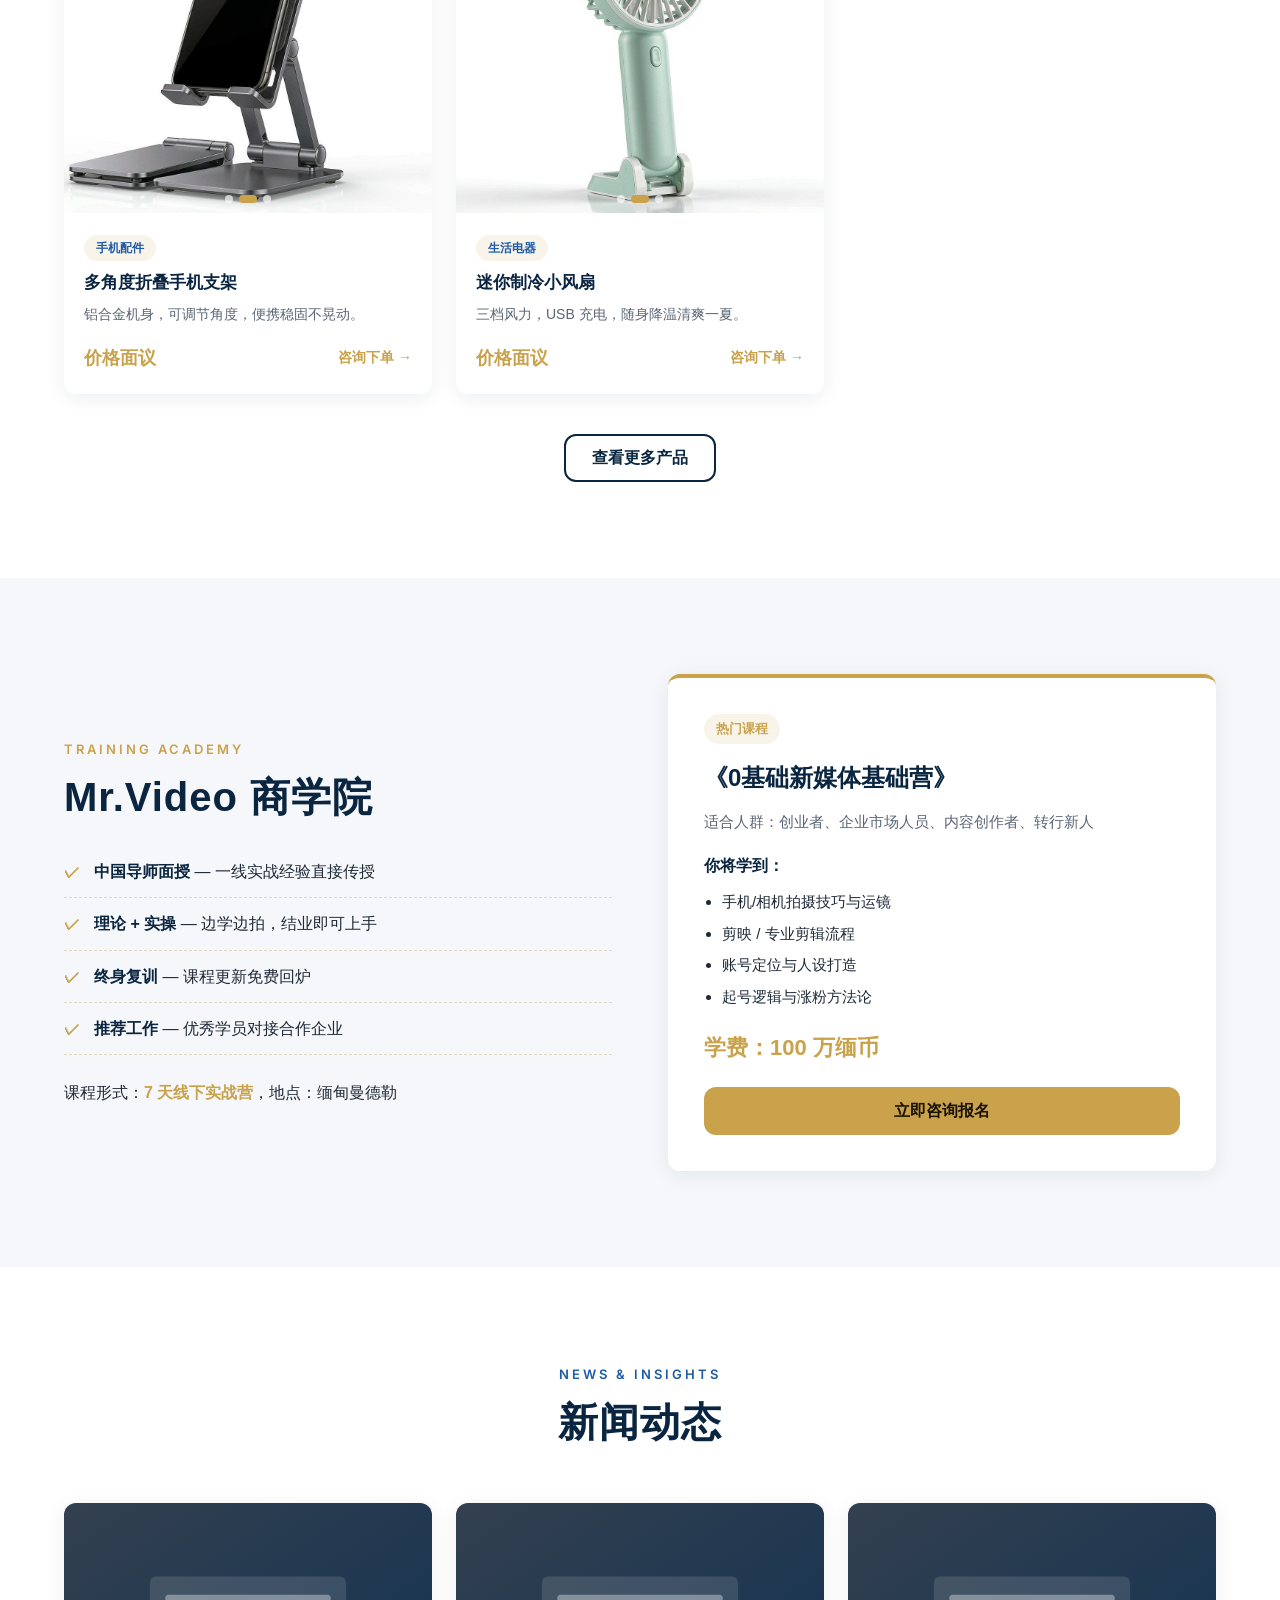
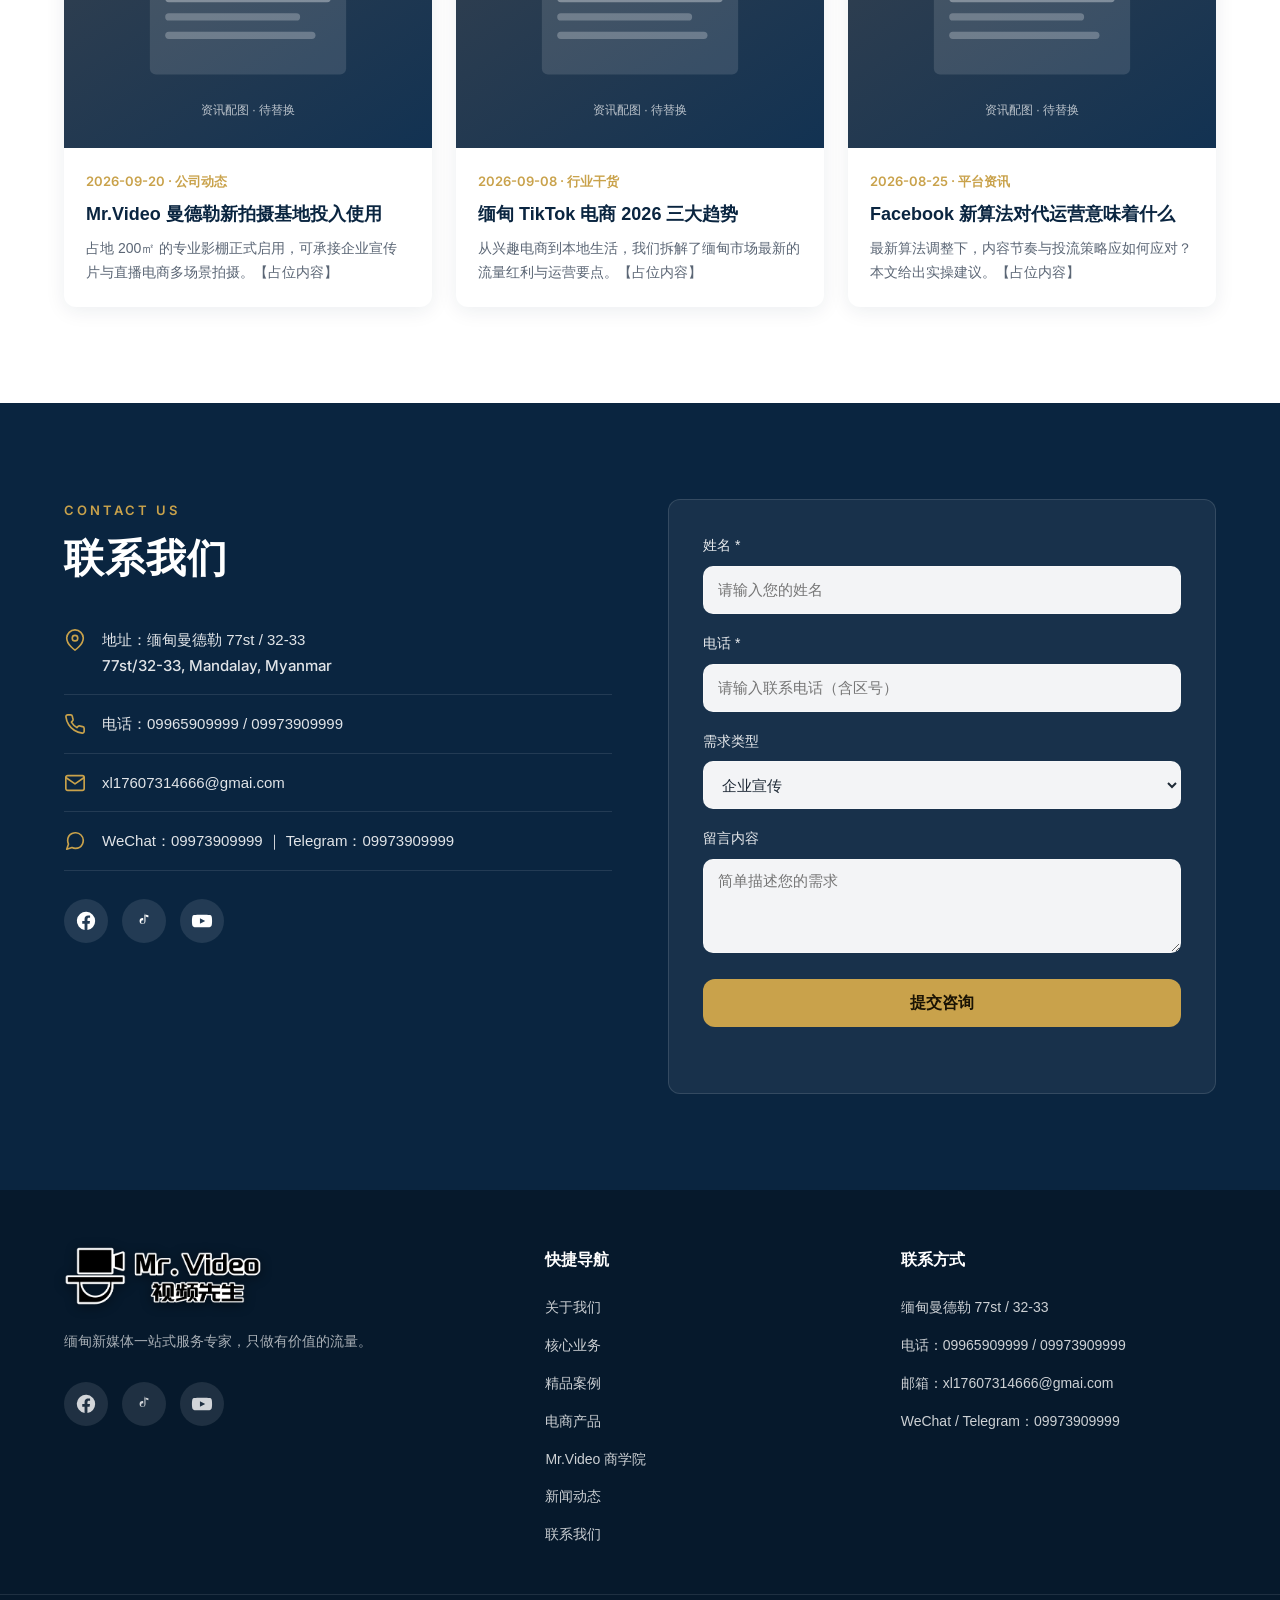
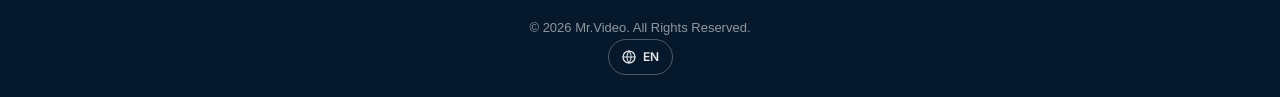
==== commit a2839846: "fix: 关于我们业务覆盖列表「人才培训」改为「新媒体人才培训」 与核心业务板块第 3 张服务卡片的实际名称对齐（卡片一直是 「新媒体人才培训 / New Media Talent Training」" ====
--- a/index.html
+++ b/index.html
@@ -4,13 +4,13 @@
   <meta charset="UTF-8" />
   <meta name="viewport" content="width=device-width, initial-scale=1.0" />
   <title>Mr.Video 传媒 | 缅甸新媒体一站式服务专家</title>
-  <meta name="description" content="Mr.Video 传媒，扎根缅甸的新媒体全链路服务商，由中缅资深团队操盘。业务覆盖企业宣传、社交媒体代运营、人才培训、短视频电商、全域精准投放和网红孵化，为企业提供从策划、拍摄、剪辑到投放和人才培养的一站式支持。只做有价值的流量。" />
+  <meta name="description" content="Mr.Video 传媒，扎根缅甸的新媒体全链路服务商，由中缅资深团队操盘。业务覆盖企业宣传、社交媒体代运营、新媒体人才培训、短视频电商、全域精准投放和网红孵化，为企业提供从策划、拍摄、剪辑到投放和人才培养的一站式支持。只做有价值的流量。" />
   <meta name="keywords" content="缅甸新媒体, 曼德勒短视频, 社交媒体代运营, 网红孵化, 新媒体培训, Myanmar new media, Mr.Video, TikTok, Facebook" />
 
   <!-- Open Graph / 社交分享 -->
   <meta property="og:type" content="website" />
   <meta property="og:title" content="Mr.Video 传媒 | 缅甸新媒体一站式服务专家" />
-  <meta property="og:description" content="扎根缅甸的新媒体全链路服务商，由中缅资深团队操盘。提供企业宣传、社媒代运营、人才培训、短视频电商、全域精准投放与网红孵化全链路服务。" />
+  <meta property="og:description" content="扎根缅甸的新媒体全链路服务商，由中缅资深团队操盘。提供企业宣传、社媒代运营、新媒体人才培训、短视频电商、全域精准投放与网红孵化全链路服务。" />
   <meta property="og:image" content="https://mrvideo.vip/images/logo-wordmark.png" />
   <meta property="og:url" content="https://mrvideo.vip/" />
   <!-- i18n:head-alt:start -->
@@ -173,7 +173,7 @@
           <!-- 左侧：公司简介正文 + 配图 -->
           <div class="about-left reveal">
             <p class="about-desc">
-              Mr.Video 是扎根缅甸的新媒体全链路服务商，由中缅资深团队操盘，业务覆盖企业宣传、社交媒体代运营、人才培训、短视频电商、全域精准投放和网红孵化，为企业提供从策划、拍摄、剪辑到投放和人才培养的一站式支持。秉承"只做有价值的流量"的企业理念，结合缅甸当地实际，用已验证过的流量打法，赋能本土企业和品牌，把流量变成真实可见的生意增长和品牌资产。
+              Mr.Video 是扎根缅甸的新媒体全链路服务商，由中缅资深团队操盘，业务覆盖企业宣传、社交媒体代运营、新媒体人才培训、短视频电商、全域精准投放和网红孵化，为企业提供从策划、拍摄、剪辑到投放和人才培养的一站式支持。秉承"只做有价值的流量"的企业理念，结合缅甸当地实际，用已验证过的流量打法，赋能本土企业和品牌，把流量变成真实可见的生意增长和品牌资产。
             </p>
             <div class="about-media">
               <!-- 待替换：拍摄/团队工作场景图 -->
--- a/css/style.css
+++ b/css/style.css
@@ -196,7 +196,17 @@
 .drawer-close { position: absolute; top: 20px; right: 24px; background: none; border: 0; color: var(--white); font-size: 40px; line-height: 1; cursor: pointer; }
 .drawer-nav { display: flex; flex-direction: column; gap: 6px; }
 .drawer-nav a { color: var(--white); font-size: 22px; padding: 14px 0; border-bottom: 1px solid rgba(255,255,255,0.1); }
-.drawer-cta { margin-top: 24px; justify-content: center; border: 2px solid var(--gold); color: var(--gold); }
+/* 抽屉 CTA 需覆盖 .drawer-nav a 的导航链接样式（优先级 0,1,1）：
+   否则 22px 字号 + 无横向内边距 + 灰色下边框会作用到按钮上，
+   且 nowrap 使「免费咨询 / Free Consultation」在 320-375px 窄屏溢出抽屉。 */
+.drawer-nav .drawer-cta {
+  margin-top: 24px; justify-content: center;
+  border: 2px solid var(--gold); border-radius: var(--radius);
+  color: var(--gold); background: transparent;
+  font-size: 18px; font-weight: 600; line-height: 1.4;
+  padding: 12px 20px; min-height: 48px;
+  white-space: normal; overflow-wrap: break-word;
+}
 .drawer-overlay { position: fixed; inset: 0; background: rgba(0,0,0,0.5); z-index: 150; opacity: 0; pointer-events: none; transition: opacity .3s; }
 .drawer-overlay.show { opacity: 1; pointer-events: auto; }
 
@@ -633,6 +643,9 @@
   .stat { padding: 22px 12px; }
   .stat-num { font-size: 30px; }
   .stat-label { font-size: 14px; }
+  /* 极窄屏收紧抽屉内边距，为导航与 CTA 留出可用宽度 */
+  .drawer { padding: 0 20px; }
+  .drawer-nav .drawer-cta { padding: 12px 12px; font-size: 17px; }
 }
 
 /* ---------- 尊重 reduce-motion ---------- */
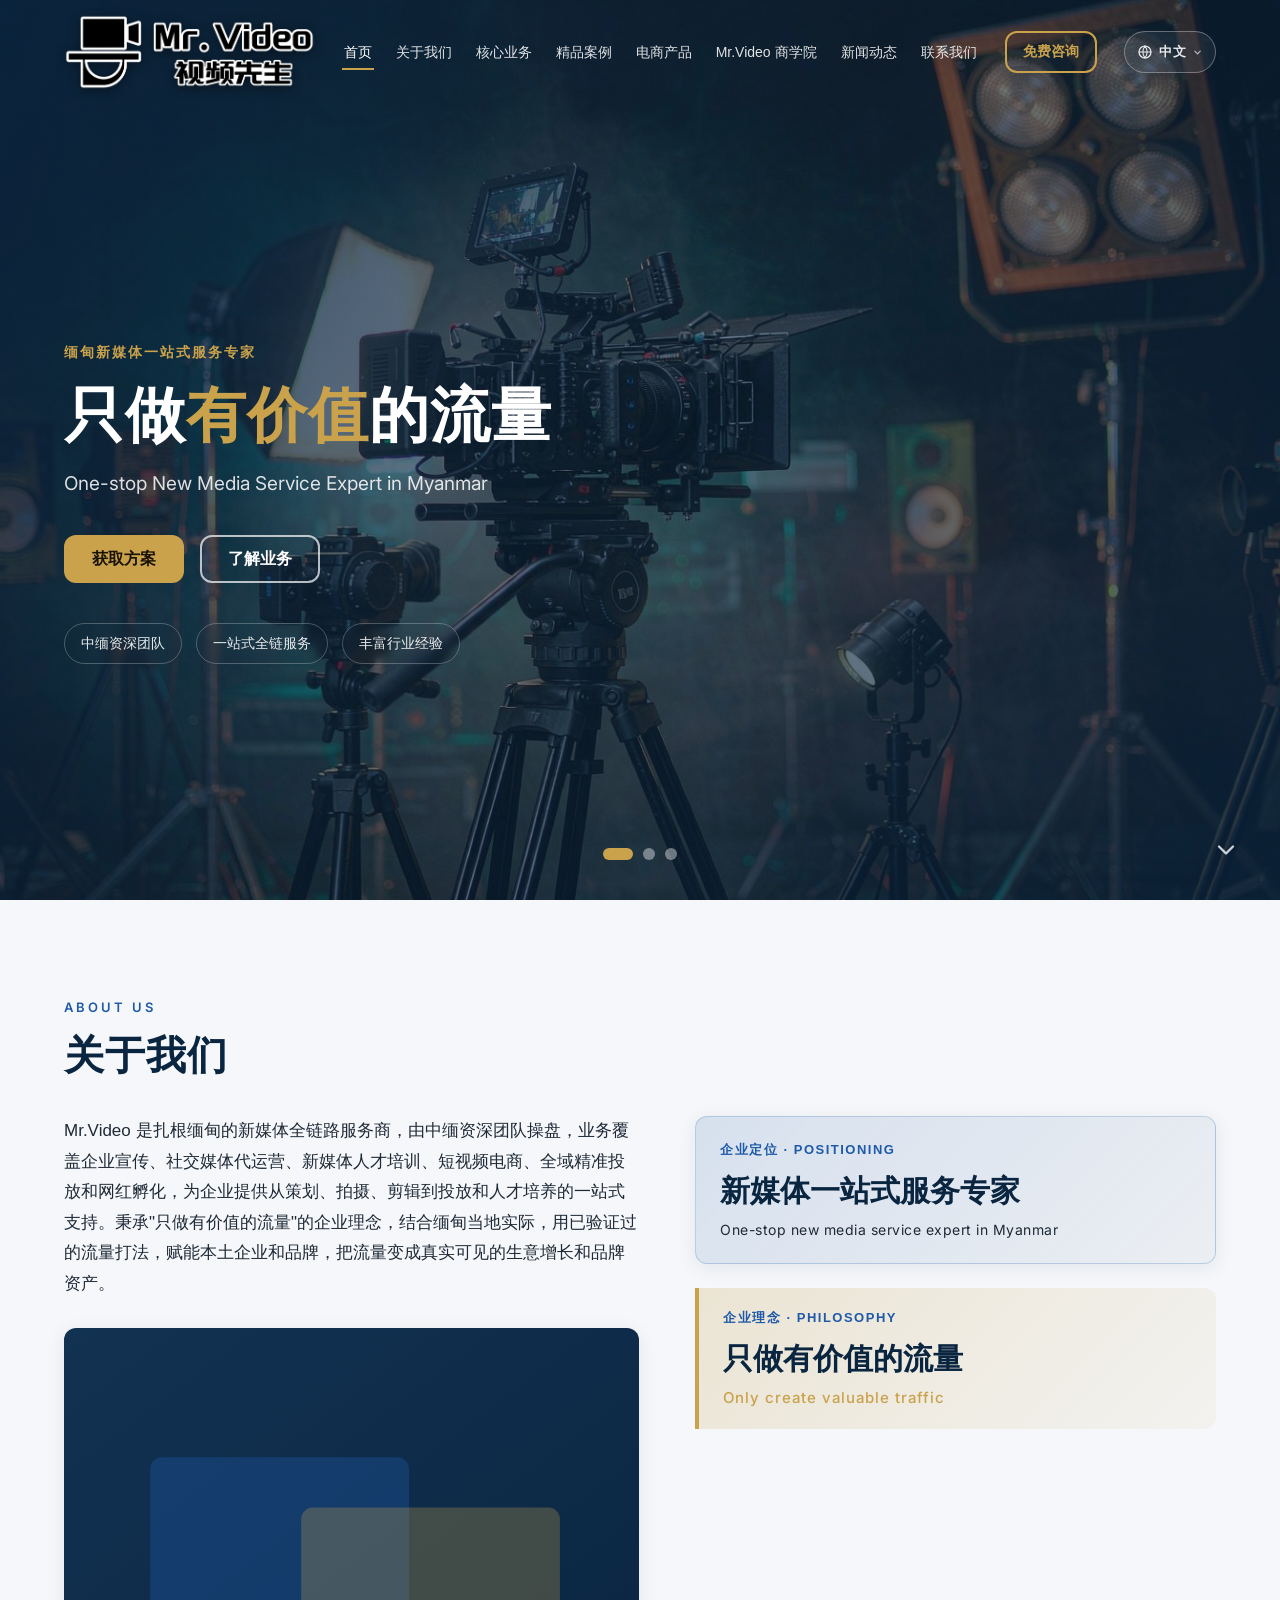
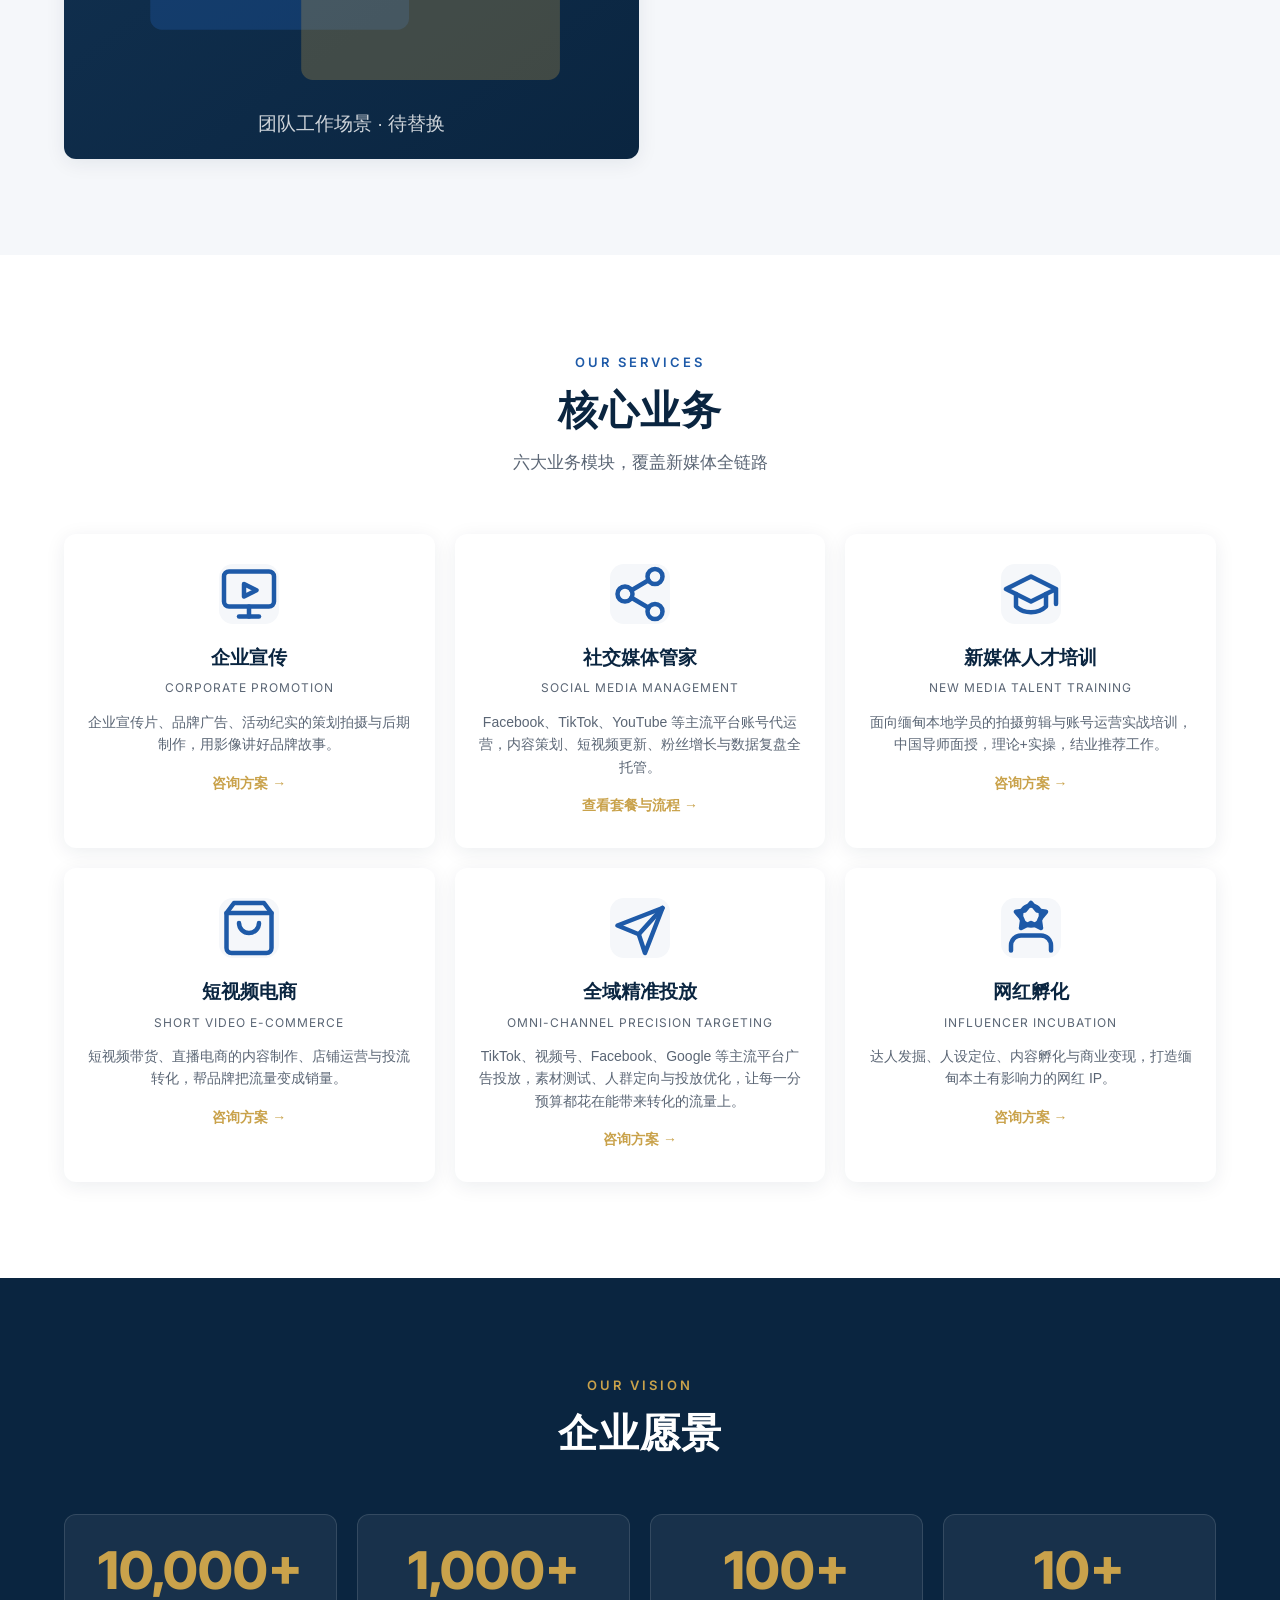
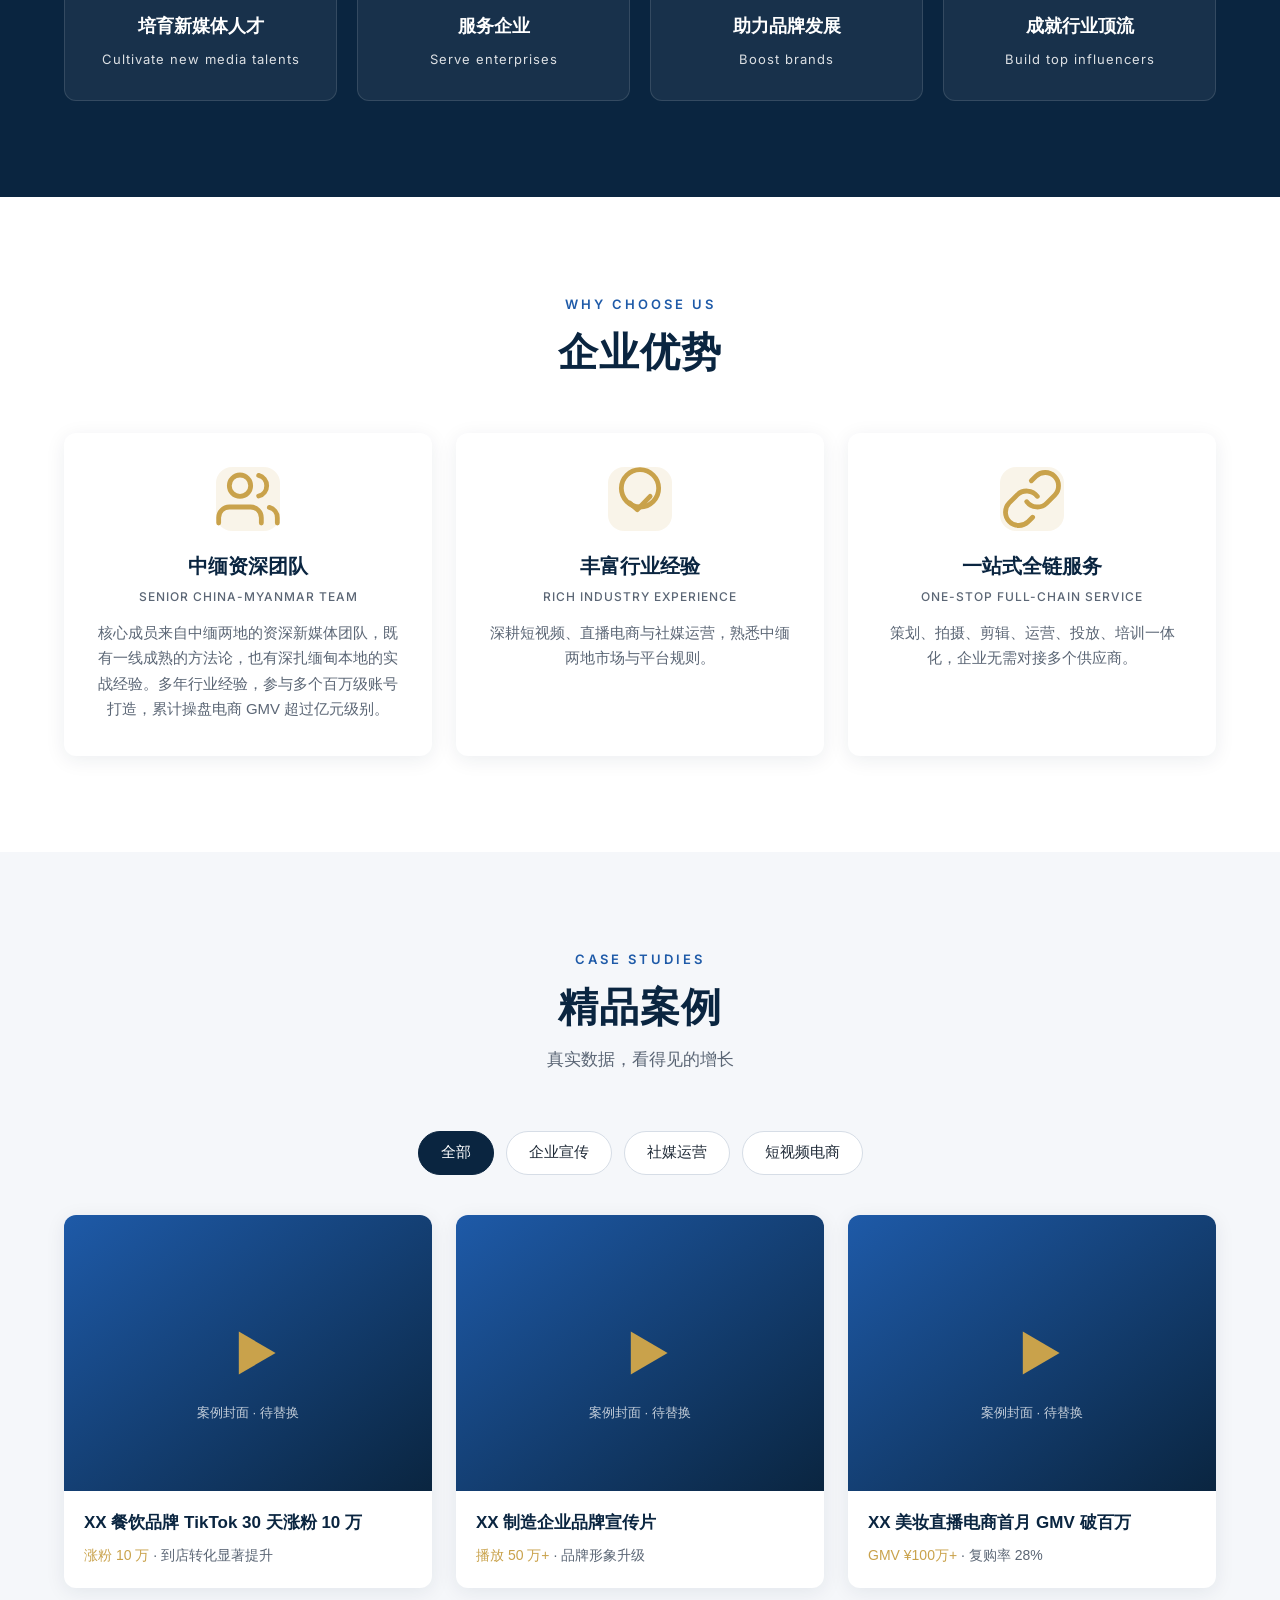
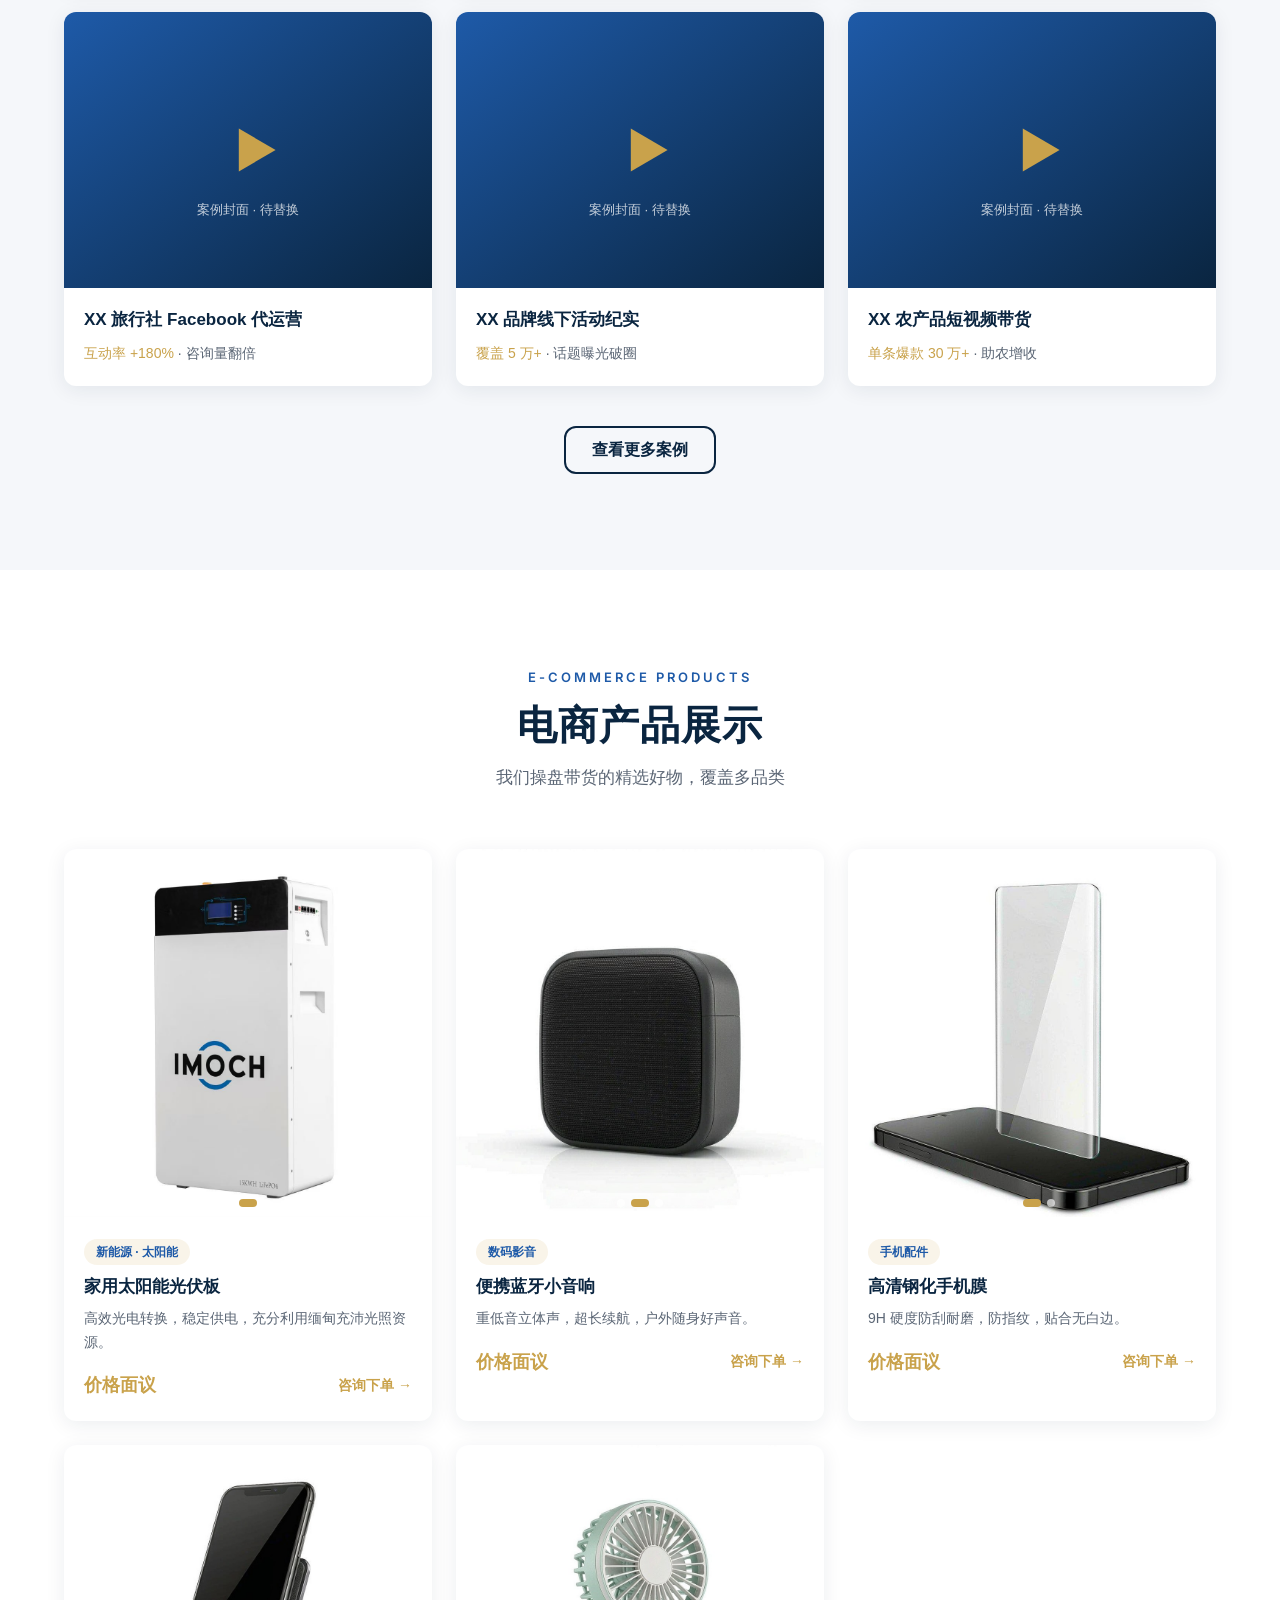
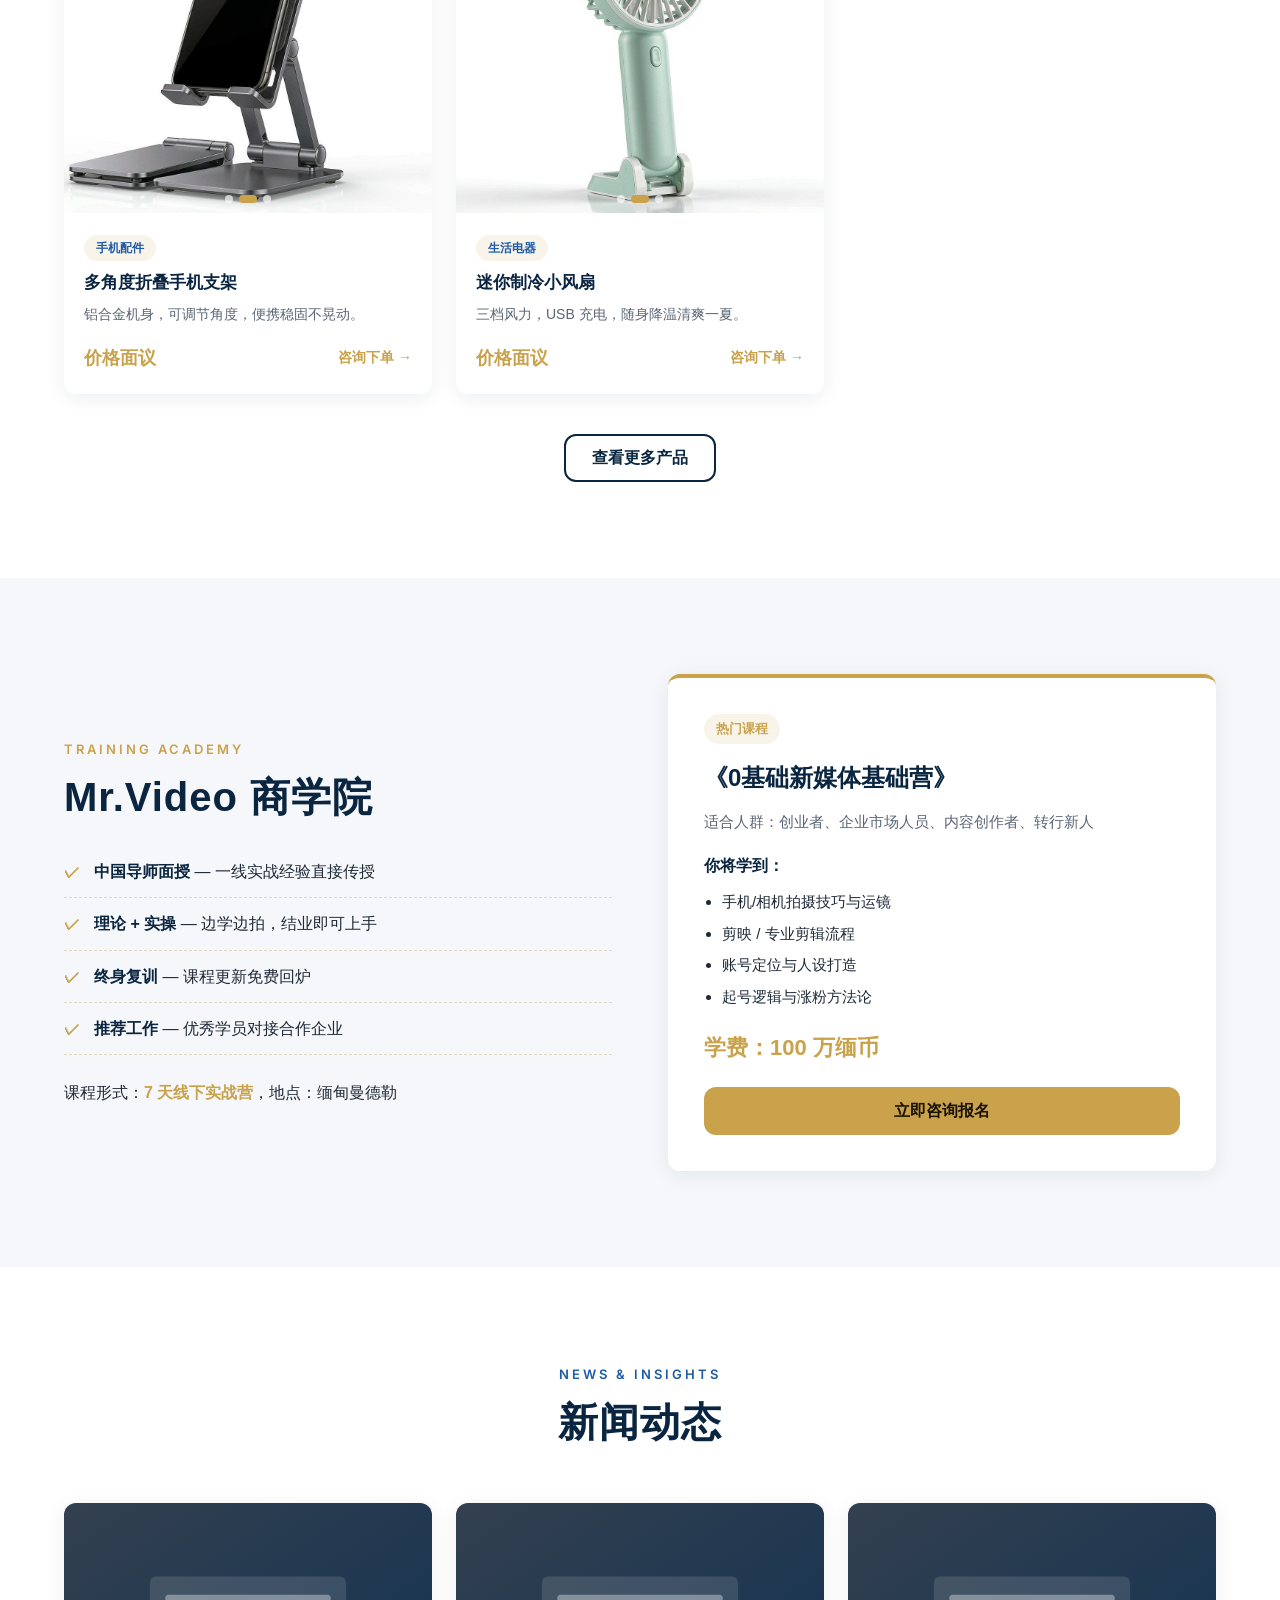
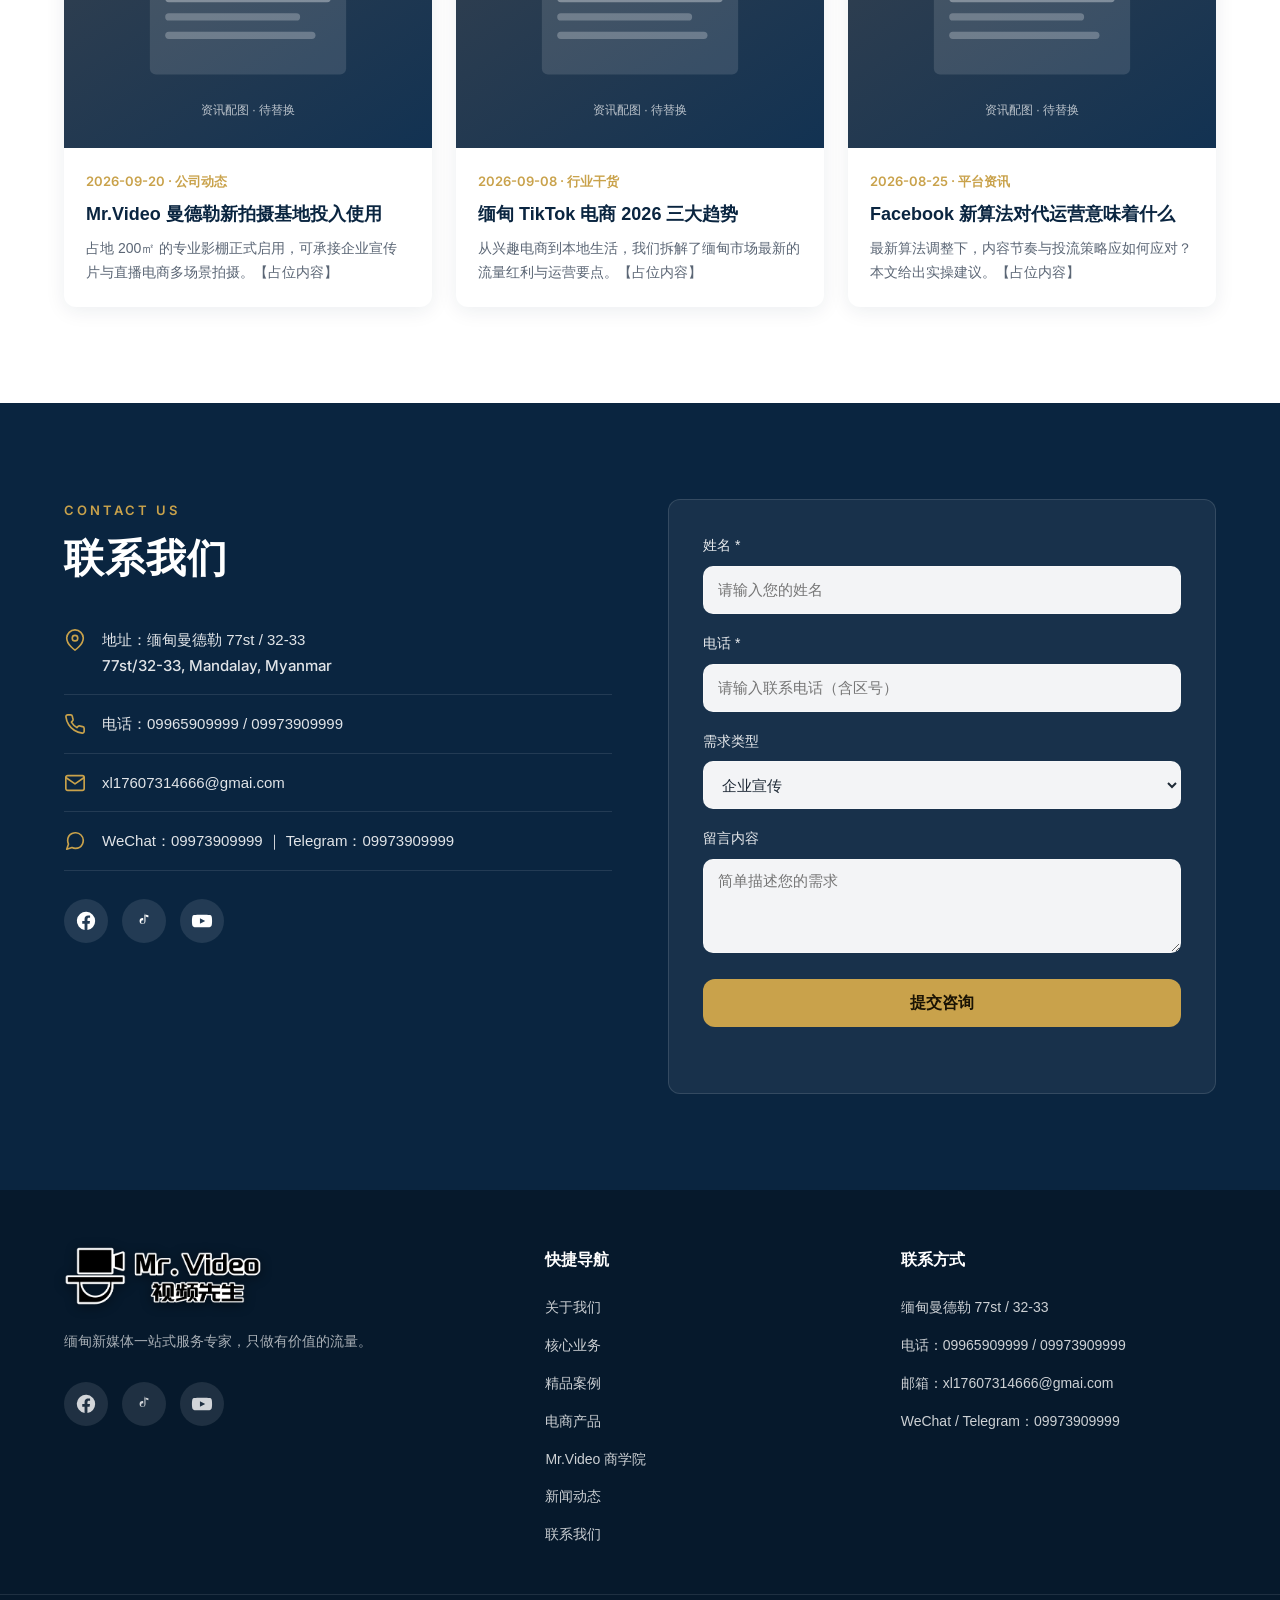
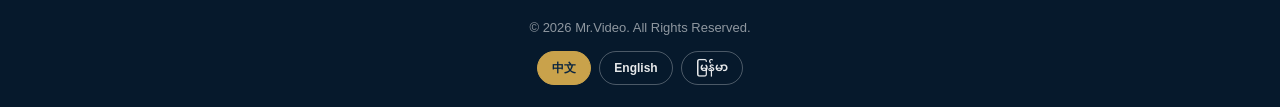
==== commit 2d786f7f: "feat: 新增缅语版，实现中/缅/英三语无缝切换 缅语版以英文版为基准翻译（缅语为小语种，若从中文直译会丢失英文语境， 且英文改版后无法自动跟随），故构建管线改为两级：    中文 HTML（唯一内" ====
--- a/index.html
+++ b/index.html
@@ -17,9 +17,11 @@
   <meta property="og:url" content="https://mrvideo.vip/" />
   <meta property="og:locale" content="zh_CN" />
   <meta property="og:locale:alternate" content="en_US" />
+  <meta property="og:locale:alternate" content="my_MM" />
   <link rel="canonical" href="https://mrvideo.vip/" />
   <link rel="alternate" hreflang="zh-Hans" href="https://mrvideo.vip/" />
   <link rel="alternate" hreflang="en" href="https://mrvideo.vip/en/" />
+  <link rel="alternate" hreflang="my" href="https://mrvideo.vip/my/" />
   <link rel="alternate" hreflang="x-default" href="https://mrvideo.vip/" />
 <!-- i18n:head-alt:end -->
   <meta name="twitter:card" content="summary_large_image" />
@@ -34,9 +36,10 @@
   <script> !function(f,b,e,v,n,t,s){...fbq...}(); </script>
   -->
 
+  <link rel="icon" type="image/png" href="/images/logo-wordmark.png" />
   <link rel="preconnect" href="https://fonts.googleapis.com" />
   <link rel="preconnect" href="https://fonts.gstatic.com" crossorigin />
-  <link href="https://fonts.googleapis.com/css2?family=Inter:wght@400;500;600;700;800&family=Montserrat:wght@600;700;800&display=swap" rel="stylesheet" />
+  <link href="https://fonts.googleapis.com/css2?family=Inter:wght@400;500;600;700;800&family=Montserrat:wght@600;700;800&family=Noto+Sans+Myanmar:wght@400;500;600;700&display=swap" rel="stylesheet" />
   <link rel="stylesheet" href="css/style.css" />
 </head>
 
@@ -65,7 +68,7 @@
       <a href="#contact" class="btn btn-cta">免费咨询 <span class="en">/ Free Consultation</span></a>
 
       <!-- i18n:lang-switch:start -->
-<a href="/en/" class="lang-switch" aria-label="Switch to English version" title="切换到英文版 / Switch to English"><svg viewBox="0 0 24 24" fill="none" stroke="currentColor" stroke-width="1.8" stroke-linecap="round" stroke-linejoin="round" aria-hidden="true"><circle cx="12" cy="12" r="9"></circle><path d="M3 12h18M12 3a15 15 0 0 1 0 18a15 15 0 0 1 0-18"></path></svg><span>EN</span></a>
+<div class="lang-switcher"><button type="button" class="lang-switch" aria-haspopup="true" aria-expanded="false" aria-label="切换语言" title="切换语言 / Switch language"><svg viewBox="0 0 24 24" fill="none" stroke="currentColor" stroke-width="1.8" stroke-linecap="round" stroke-linejoin="round" aria-hidden="true"><circle cx="12" cy="12" r="9"></circle><path d="M3 12h18M12 3a15 15 0 0 1 0 18a15 15 0 0 1 0-18"></path></svg><span class="lang-label">中文</span><svg class="lang-caret" viewBox="0 0 24 24" width="12" height="12" fill="none" stroke="currentColor" stroke-width="2.4" stroke-linecap="round" stroke-linejoin="round" aria-hidden="true"><polyline points="6 9 12 15 18 9"></polyline></svg></button><ul class="lang-menu"><li><a href="/" hreflang="zh-Hans" lang="zh-Hans" class="is-current" aria-current="true">中文</a></li><li><a href="/en/" hreflang="en" lang="en">English</a></li><li><a href="/my/" hreflang="my" lang="my">မြန်မာ</a></li></ul></div>
 <!-- i18n:lang-switch:end -->
       <button class="hamburger" id="hamburger" aria-label="打开菜单" aria-expanded="false" aria-controls="drawer">
         <span></span><span></span><span></span>
@@ -76,6 +79,7 @@
   <!-- 手机端全屏抽屉菜单 -->
   <div class="drawer" id="drawer" aria-hidden="true">
     <button class="drawer-close" id="drawerClose" aria-label="关闭菜单">&times;</button>
+    <div class="drawer-body">
     <nav class="drawer-nav" aria-label="移动端导航">
       <a href="#top">首页</a>
       <a href="#about">关于我们</a>
@@ -87,9 +91,10 @@
       <a href="#contact">联系我们</a>
       <a href="#contact" class="btn btn-cta drawer-cta">免费咨询 / Free Consultation</a>
       <!-- i18n:lang-switch-drawer:start -->
-<a href="/en/" class="drawer-lang" aria-label="Switch to English version"><svg viewBox="0 0 24 24" fill="none" stroke="currentColor" stroke-width="1.8" stroke-linecap="round" stroke-linejoin="round" aria-hidden="true"><circle cx="12" cy="12" r="9"></circle><path d="M3 12h18M12 3a15 15 0 0 1 0 18a15 15 0 0 1 0-18"></path></svg><span>EN</span></a>
+<div class="drawer-langs" role="group" aria-label="切换语言"><a href="/" hreflang="zh-Hans" lang="zh-Hans" class="is-current" aria-current="true">中文</a><a href="/en/" hreflang="en" lang="en">English</a><a href="/my/" hreflang="my" lang="my">မြန်မာ</a></div>
 <!-- i18n:lang-switch-drawer:end -->
     </nav>
+    </div>
   </div>
   <div class="drawer-overlay" id="drawerOverlay"></div>
 
@@ -226,7 +231,7 @@
             <h3 class="service-name">社交媒体管家</h3>
             <p class="service-en">Social Media Management</p>
             <p class="service-desc">Facebook、TikTok、YouTube 等主流平台账号代运营，内容策划、短视频更新、粉丝增长与数据复盘全托管。</p>
-            <a href="social-media.html" class="service-link">查看套餐与流程 →</a>
+            <a href="/social-media" class="service-link">查看套餐与流程 →</a>
           </article>
 
           <!-- 卡片 3 -->
@@ -705,7 +710,7 @@
     <div class="footer-bottom">
       <p>© 2026 Mr.Video. All Rights Reserved.</p>
       <!-- i18n:lang-switch-footer:start -->
-<a href="/en/" class="lang-switch lang-switch-footer" aria-label="Switch to English version" title="切换到英文版 / Switch to English"><svg viewBox="0 0 24 24" fill="none" stroke="currentColor" stroke-width="1.8" stroke-linecap="round" stroke-linejoin="round" aria-hidden="true"><circle cx="12" cy="12" r="9"></circle><path d="M3 12h18M12 3a15 15 0 0 1 0 18a15 15 0 0 1 0-18"></path></svg><span>EN</span></a>
+<div class="footer-langs" role="group" aria-label="切换语言"><a href="/" hreflang="zh-Hans" lang="zh-Hans" class="is-current" aria-current="true">中文</a><a href="/en/" hreflang="en" lang="en">English</a><a href="/my/" hreflang="my" lang="my">မြန်မာ</a></div>
 <!-- i18n:lang-switch-footer:end -->
     </div>
   </footer>
--- a/css/style.css
+++ b/css/style.css
@@ -154,47 +154,142 @@
 .hamburger.open span:nth-child(2) { opacity: 0; }
 .hamburger.open span:nth-child(3) { transform: translateY(-7px) rotate(-45deg); }
 
-/* ---------- 语言切换器 ---------- */
+/* ---------- 语言切换器（三语：中文 / English / မြန်မာ） ---------- */
+/* 桌面端：地球图标 + 当前语言 + 下拉菜单 */
+.lang-switcher { position: relative; flex: none; }
+
 .lang-switch {
   display: inline-flex; align-items: center; gap: 6px;
-  height: 42px; padding: 0 14px; border-radius: 999px;
+  height: 42px; padding: 0 12px; border-radius: 999px;
   border: 1px solid rgba(255,255,255,0.32);
   background: rgba(255,255,255,0.06);
   color: rgba(255,255,255,0.9);
-  font-family: var(--en-font); font-size: 13px; font-weight: 600; letter-spacing: .5px;
-  white-space: nowrap; text-decoration: none;
+  font-family: var(--en-font); font-size: 13px; font-weight: 600; letter-spacing: .3px;
+  white-space: nowrap; text-decoration: none; cursor: pointer;
   transition: border-color .2s, background .2s, color .2s;
 }
 .lang-switch svg { width: 16px; height: 16px; flex: none; }
-.lang-switch:hover { border-color: var(--gold); color: var(--gold); background: rgba(201,162,75,0.12); }
+.lang-switch .lang-caret { width: 11px; height: 11px; opacity: .75; transition: transform .25s; }
+.lang-switcher.open .lang-caret { transform: rotate(180deg); }
+.lang-switch:hover, .lang-switcher.open .lang-switch { border-color: var(--gold); color: var(--gold); background: rgba(201,162,75,0.12); }
 .lang-switch:focus-visible { outline: 2px solid var(--gold); outline-offset: 3px; }
 
+/* 下拉面板 */
+.lang-menu {
+  position: absolute; top: calc(100% + 10px); right: 0; z-index: 210;
+  min-width: 148px; padding: 6px; list-style: none;
+  background: #fff; border: 1px solid rgba(10,37,64,0.08);
+  border-radius: 10px; box-shadow: 0 14px 34px rgba(10,37,64,0.22);
+  opacity: 0; visibility: hidden; transform: translateY(-6px);
+  transition: opacity .2s, transform .2s, visibility .2s;
+}
+.lang-switcher.open .lang-menu { opacity: 1; visibility: visible; transform: translateY(0); }
+.lang-menu li + li { border-top: 1px solid rgba(10,37,64,0.06); }
+.lang-menu a {
+  display: block; padding: 9px 14px; border-radius: 6px;
+  color: var(--text); font-size: 14px; font-weight: 500; white-space: nowrap;
+  transition: background .18s, color .18s;
+}
+.lang-menu a:hover { background: var(--gold-soft); color: var(--navy); }
+.lang-menu a.is-current { color: var(--gold); font-weight: 700; background: rgba(201,162,75,0.08); }
+
+/* 抽屉 / 页脚：三语横向链接 */
+/* 注意：抽屉内语言链接位于 .drawer-nav 内，需用两级选择器提高优先级，
+   否则会被 .drawer-nav a（0,1,1）的 22px 字号与下边框覆盖 */
+.drawer-nav .drawer-langs { display: flex; align-items: center; gap: 8px; flex-wrap: wrap; align-self: flex-start; margin-top: 28px; }
+.footer-langs { display: flex; align-items: center; gap: 8px; flex-wrap: wrap; }
+.drawer-nav .drawer-langs a, .footer-langs a {
+  display: inline-flex; align-items: center;
+  padding: 8px 16px; border-radius: 999px;
+  border: 1px solid rgba(255,255,255,0.32);
+  color: rgba(255,255,255,0.9); font-size: 14px; font-weight: 600;
+  text-decoration: none; white-space: nowrap; line-height: 1.5;
+  transition: border-color .2s, background .2s, color .2s;
+}
+.drawer-nav .drawer-langs a:hover, .footer-langs a:hover { border-color: var(--gold); color: var(--gold); background: rgba(201,162,75,0.14); }
+.drawer-nav .drawer-langs a.is-current, .footer-langs a.is-current {
+  border-color: var(--gold); color: var(--navy); background: var(--gold);
+}
+
 /* 抽屉内的语言切换 */
-.drawer-lang {
-  display: inline-flex; align-items: center; gap: 10px; align-self: flex-start;
-  margin-top: 28px; padding: 12px 20px; border-radius: 999px;
-  border: 1px solid rgba(255,255,255,0.35);
-  color: var(--gold); font-family: var(--en-font); font-size: 15px; font-weight: 600;
-  text-decoration: none;
-}
-.drawer-lang svg { width: 18px; height: 18px; }
-.drawer-lang:hover { background: rgba(201,162,75,0.14); }
+.drawer-nav .drawer-langs a { font-size: 15px; padding: 12px 20px; color: var(--gold); border-color: rgba(255,255,255,0.35); }
+.drawer-nav .drawer-langs a.is-current { color: var(--navy); background: var(--gold); border-color: var(--gold); }
 
 /* 页脚语言切换 */
-.lang-switch-footer {
-  height: 36px; padding: 0 12px; font-size: 12px;
-  border-color: rgba(255,255,255,0.28); background: transparent;
-}
+.footer-langs { margin-top: 12px; justify-content: center; }
+.footer-langs a { height: 34px; padding: 0 14px; font-size: 12px; border-color: rgba(255,255,255,0.28); background: transparent; }
+.footer-langs a.is-current { color: var(--navy); background: var(--gold); border-color: var(--gold); }
+
+/* ---------- 缅语排版适配（[lang="my"]） ----------
+   1) 缅文为合体字脚本，letter-spacing 会破坏字形间距 → 必须归零
+   2) 缅文基线与字高不同于拉丁，行高需加大避免上下顶撞
+   3) 缅文长词无空格，需 overflow-wrap 允许断行
+   4) 英文式全大写（text-transform）对缅文无意义 → 关闭
+   5) 缅文数字与拉丁数字混排时不要连字变形
+--------------------------------------------------------- */
+[lang="my"] {
+  --cn-font: "Noto Sans Myanmar", "Padauk", "Myanmar Text", sans-serif;
+  --en-font: "Noto Sans Myanmar", "Padauk", "Myanmar Text", sans-serif;
+  font-family: var(--cn-font);
+  line-height: 1.9;
+  letter-spacing: 0;
+  word-break: normal;
+  overflow-wrap: break-word;
+  font-variant-ligatures: none;
+  -webkit-font-smoothing: antialiased;
+  text-rendering: optimizeLegibility;
+}
+/* 缅文不适用全大写与字距 */
+[lang="my"] .eyebrow,
+[lang="my"] .section-title,
+[lang="my"] .hero-title,
+[lang="my"] .page-hero h1,
+[lang="my"] .stat-num,
+[lang="my"] .btn,
+[lang="my"] .lang-switch,
+[lang="my"] .lang-menu a,
+[lang="my"] .drawer-langs a,
+[lang="my"] .footer-langs a,
+[lang="my"] .main-nav a,
+[lang="my"] .drawer-nav a,
+[lang="my"] .quote,
+[lang="my"] .quote-label,
+[lang="my"] .filter-btn {
+  letter-spacing: 0;
+  text-transform: none;
+}
+/* 缅文标题行高加大：字形上下伸展幅度大 */
+[lang="my"] .hero-title { line-height: 1.5; font-size: 48px; }
+[lang="my"] .section-title { line-height: 1.5; }
+[lang="my"] .page-hero h1 { line-height: 1.5; font-size: 40px; }
+[lang="my"] .quote { line-height: 2; }
+[lang="my"] .quote-label { letter-spacing: 0; }
+/* 缅文导航按钮行高 */
+[lang="my"] .main-nav a,
+[lang="my"] .drawer-nav a { line-height: 1.7; }
+/* 缅文段落与列表间距略增 */
+[lang="my"] p, [lang="my"] li { line-height: 1.9; }
 
 /* 抽屉 */
 .drawer {
   position: fixed; inset: 0; z-index: 200; background: var(--navy);
   transform: translateX(100%); transition: transform .35s ease;
-  display: flex; flex-direction: column; justify-content: center; padding: 0 32px;
+  display: flex; flex-direction: column;
+  /* 关闭按钮固定在右上角，故抽屉本身不滚动，滚动交给内层 .drawer-body */
+  overflow: hidden;
 }
 .drawer.open { transform: translateX(0); }
-.drawer-close { position: absolute; top: 20px; right: 24px; background: none; border: 0; color: var(--white); font-size: 40px; line-height: 1; cursor: pointer; }
-.drawer-nav { display: flex; flex-direction: column; gap: 6px; }
+.drawer-close { position: absolute; top: 20px; right: 24px; z-index: 2; background: none; border: 0; color: var(--white); font-size: 40px; line-height: 1; cursor: pointer; }
+/* 内层滚动容器：内容高于视口时可滚动，避免抽屉顶部/底部被裁切 */
+.drawer-body {
+  flex: 1 1 auto; min-height: 0;
+  display: flex; flex-direction: column;
+  padding: 76px 32px 32px;
+  overflow-y: auto; overscroll-behavior: contain; -webkit-overflow-scrolling: touch;
+}
+/* 安全居中：空间富余时垂直居中，空间不足时自动退化为顶部对齐并可滚动
+   （若用 justify-content:center，溢出内容会同时被上下裁切且无法滚动到） */
+.drawer-nav { display: flex; flex-direction: column; gap: 6px; margin: auto 0; }
 .drawer-nav a { color: var(--white); font-size: 22px; padding: 14px 0; border-bottom: 1px solid rgba(255,255,255,0.1); }
 /* 抽屉 CTA 需覆盖 .drawer-nav a 的导航链接样式（优先级 0,1,1）：
    否则 22px 字号 + 无横向内边距 + 灰色下边框会作用到按钮上，
@@ -644,7 +739,7 @@
   .stat-num { font-size: 30px; }
   .stat-label { font-size: 14px; }
   /* 极窄屏收紧抽屉内边距，为导航与 CTA 留出可用宽度 */
-  .drawer { padding: 0 20px; }
+  .drawer-body { padding: 68px 20px 24px; }
   .drawer-nav .drawer-cta { padding: 12px 12px; font-size: 17px; }
 }
 
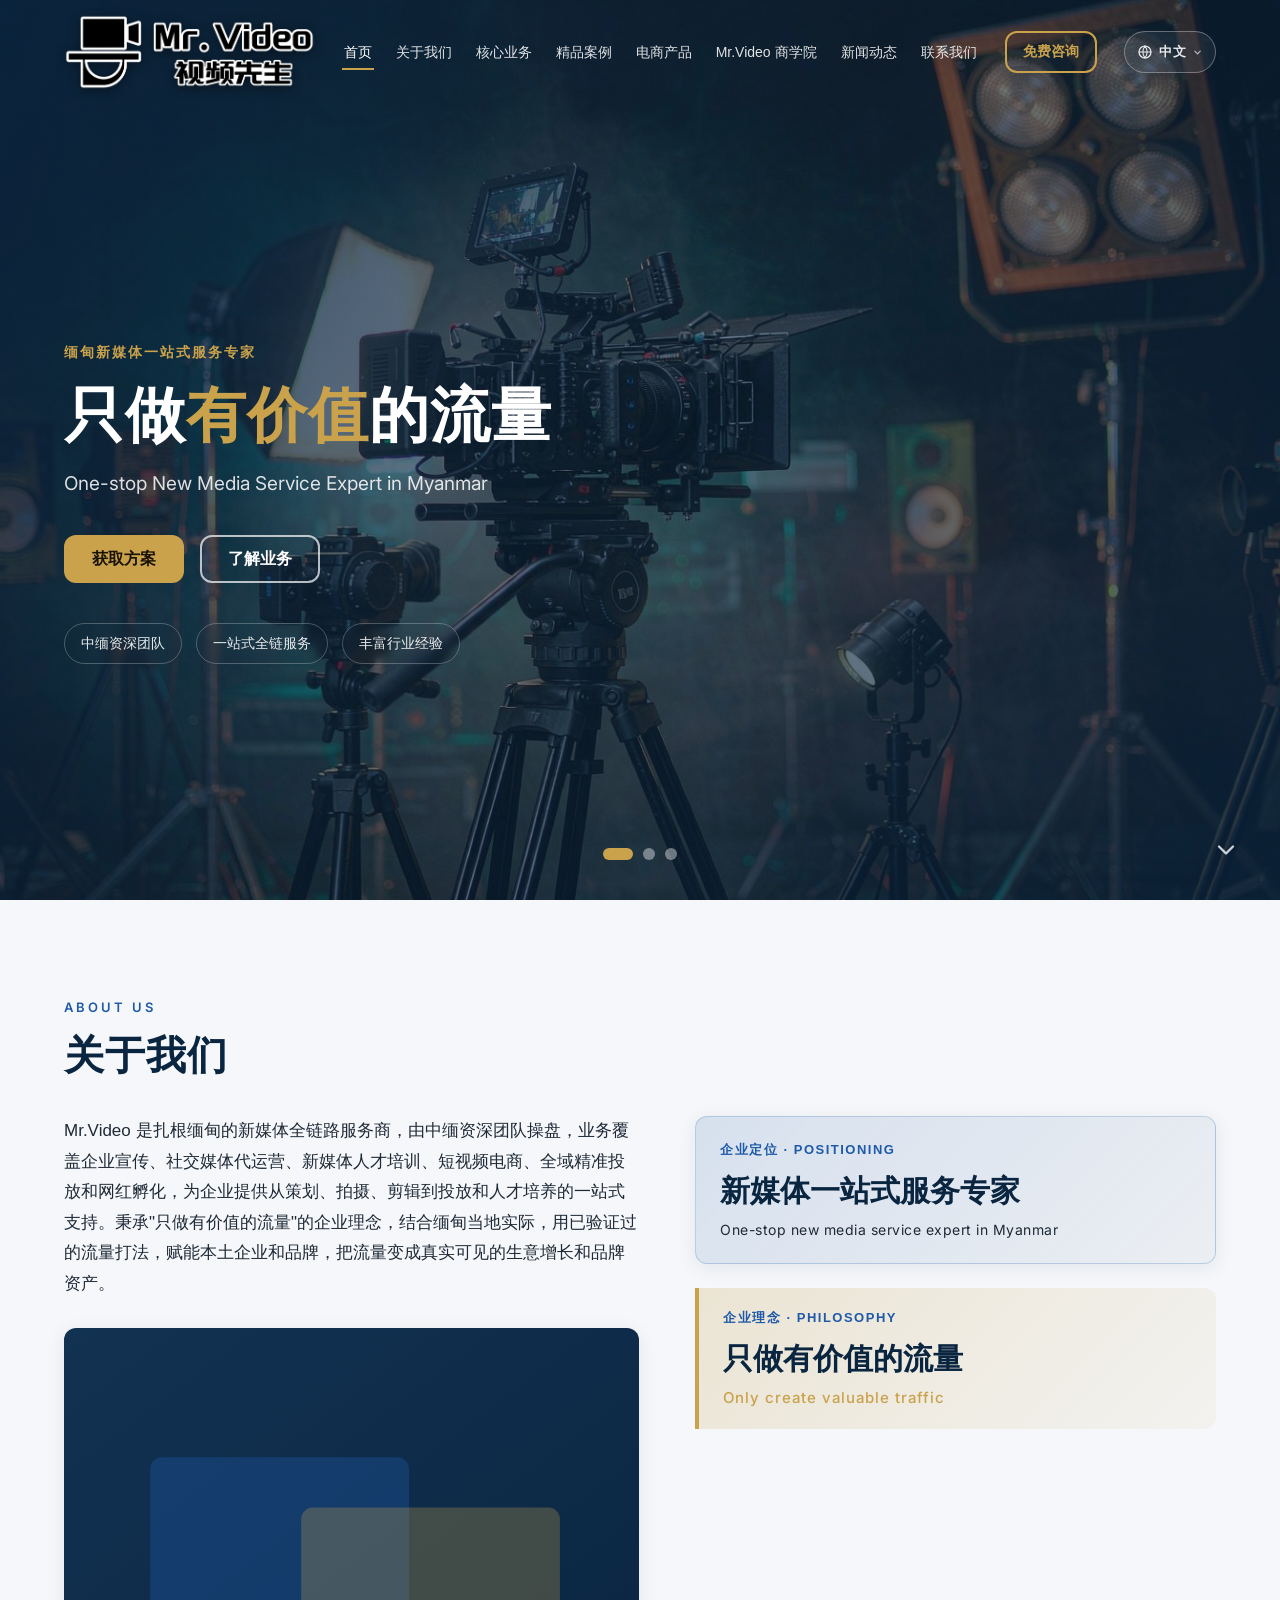
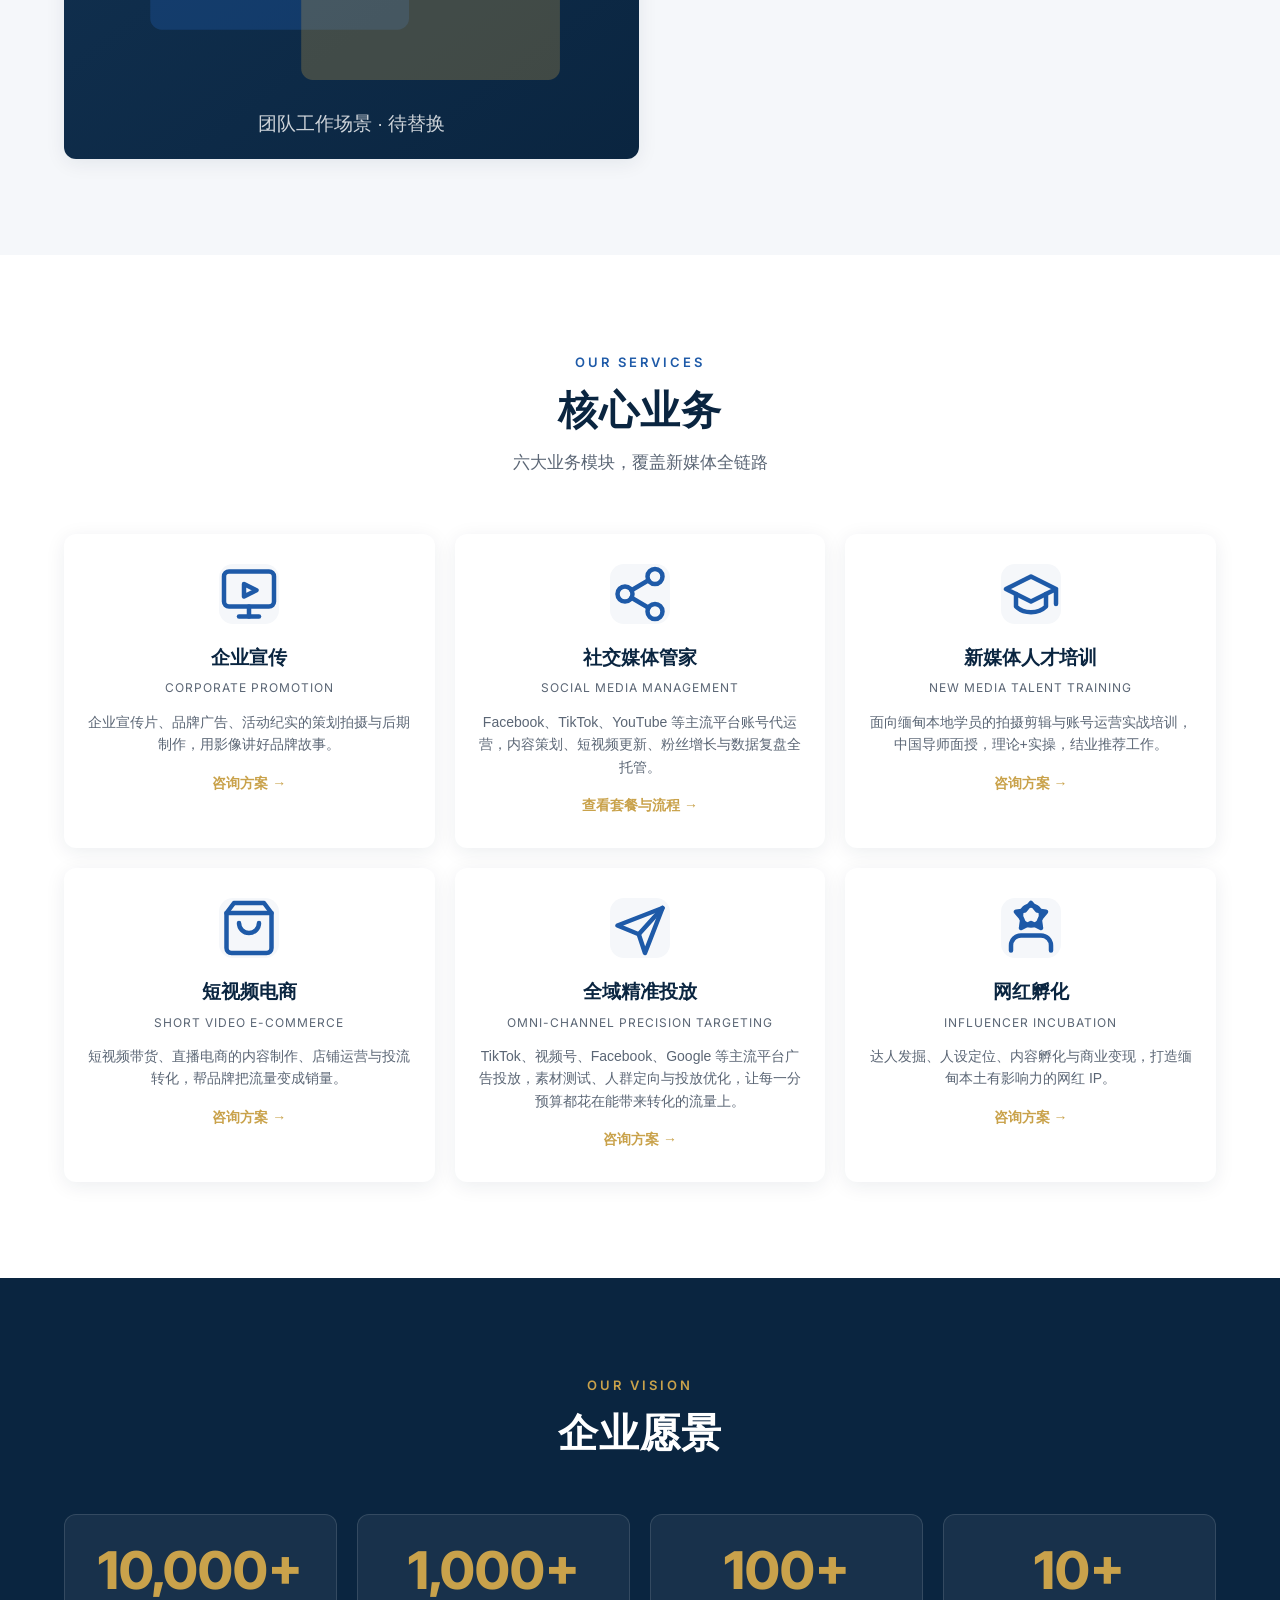
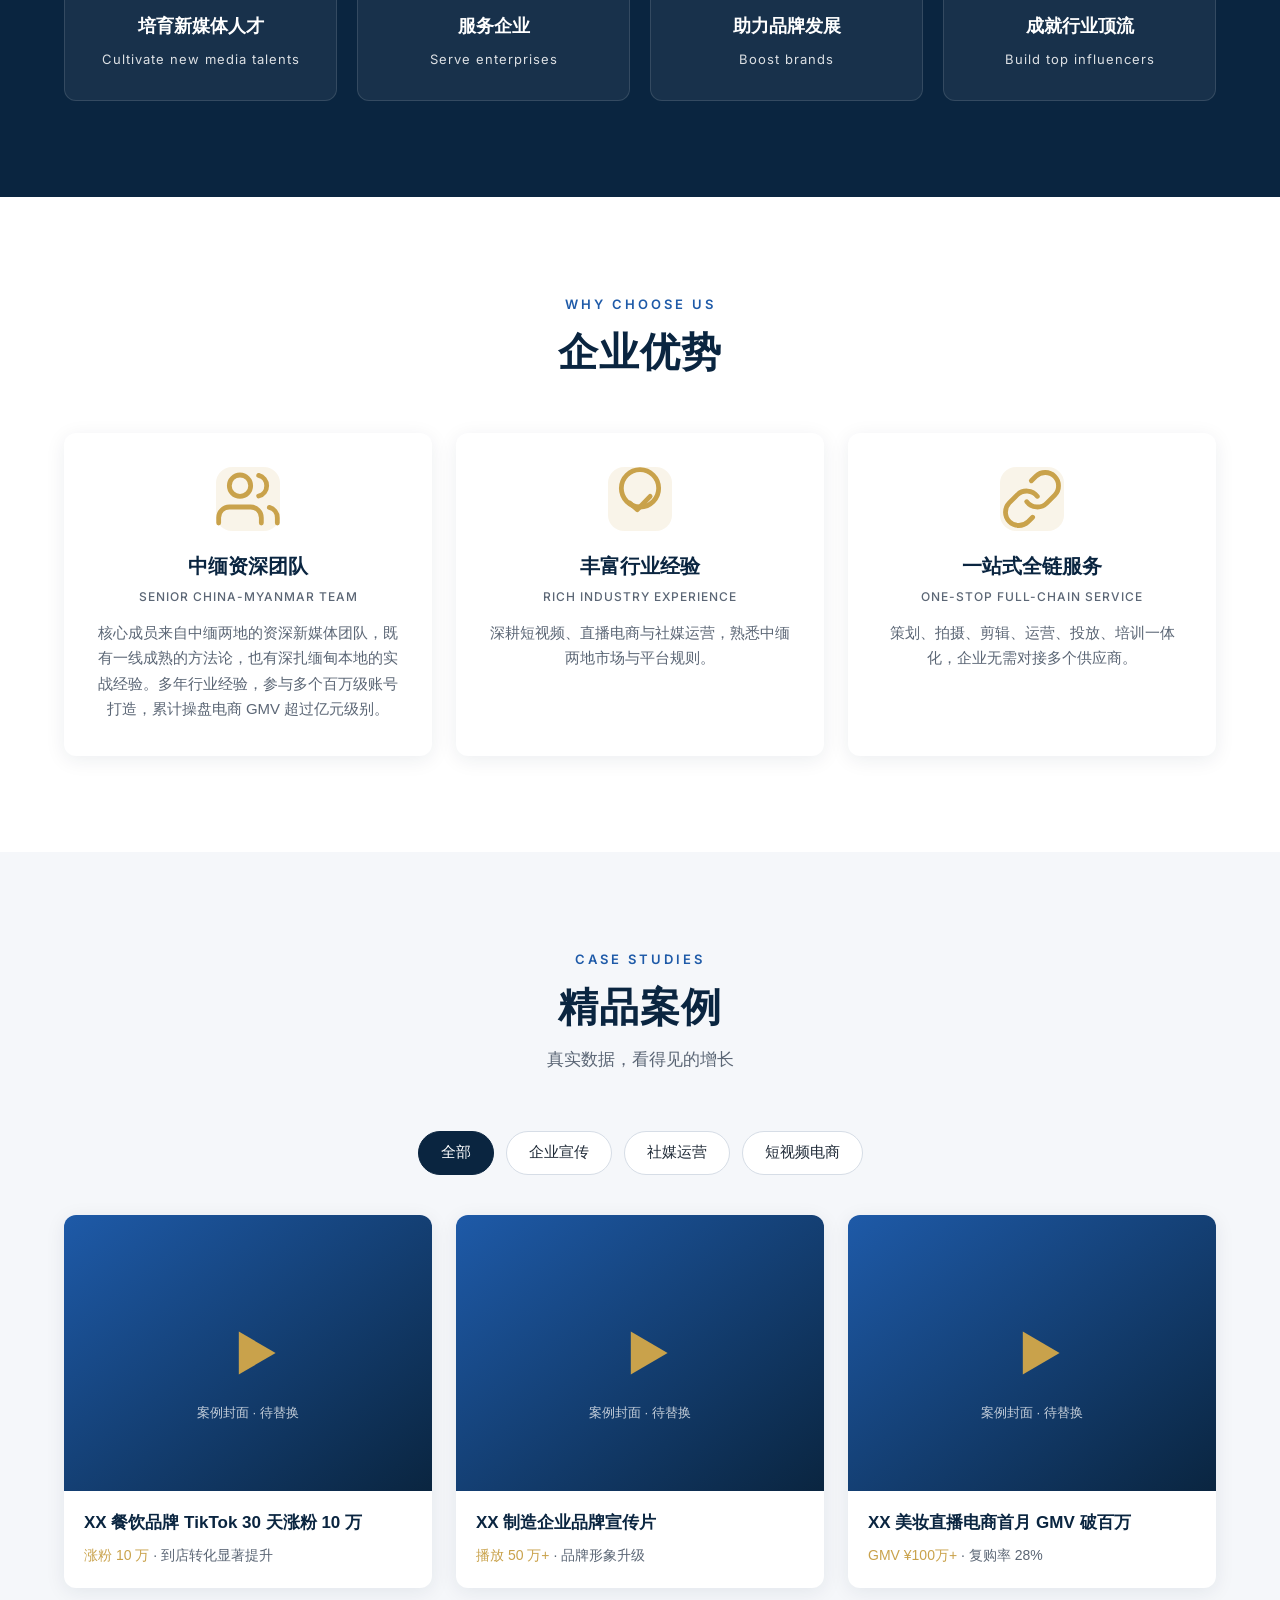
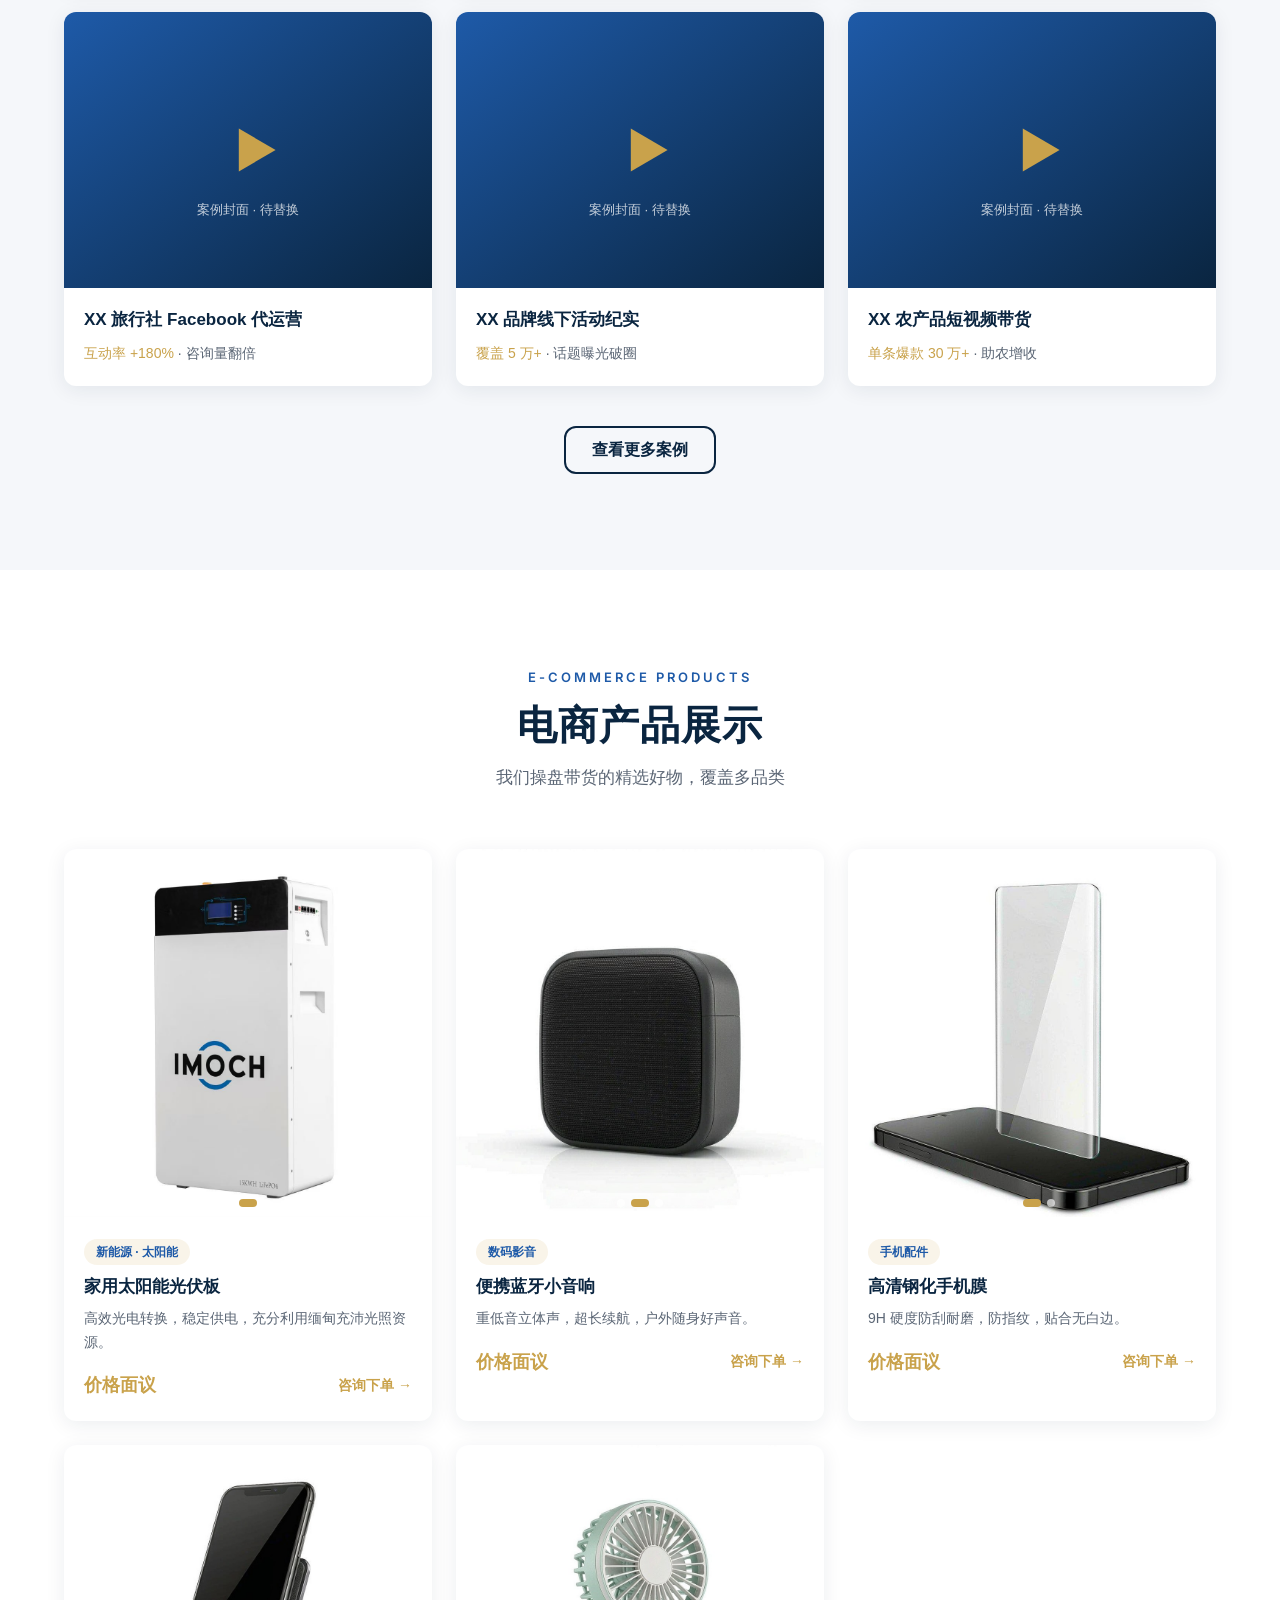
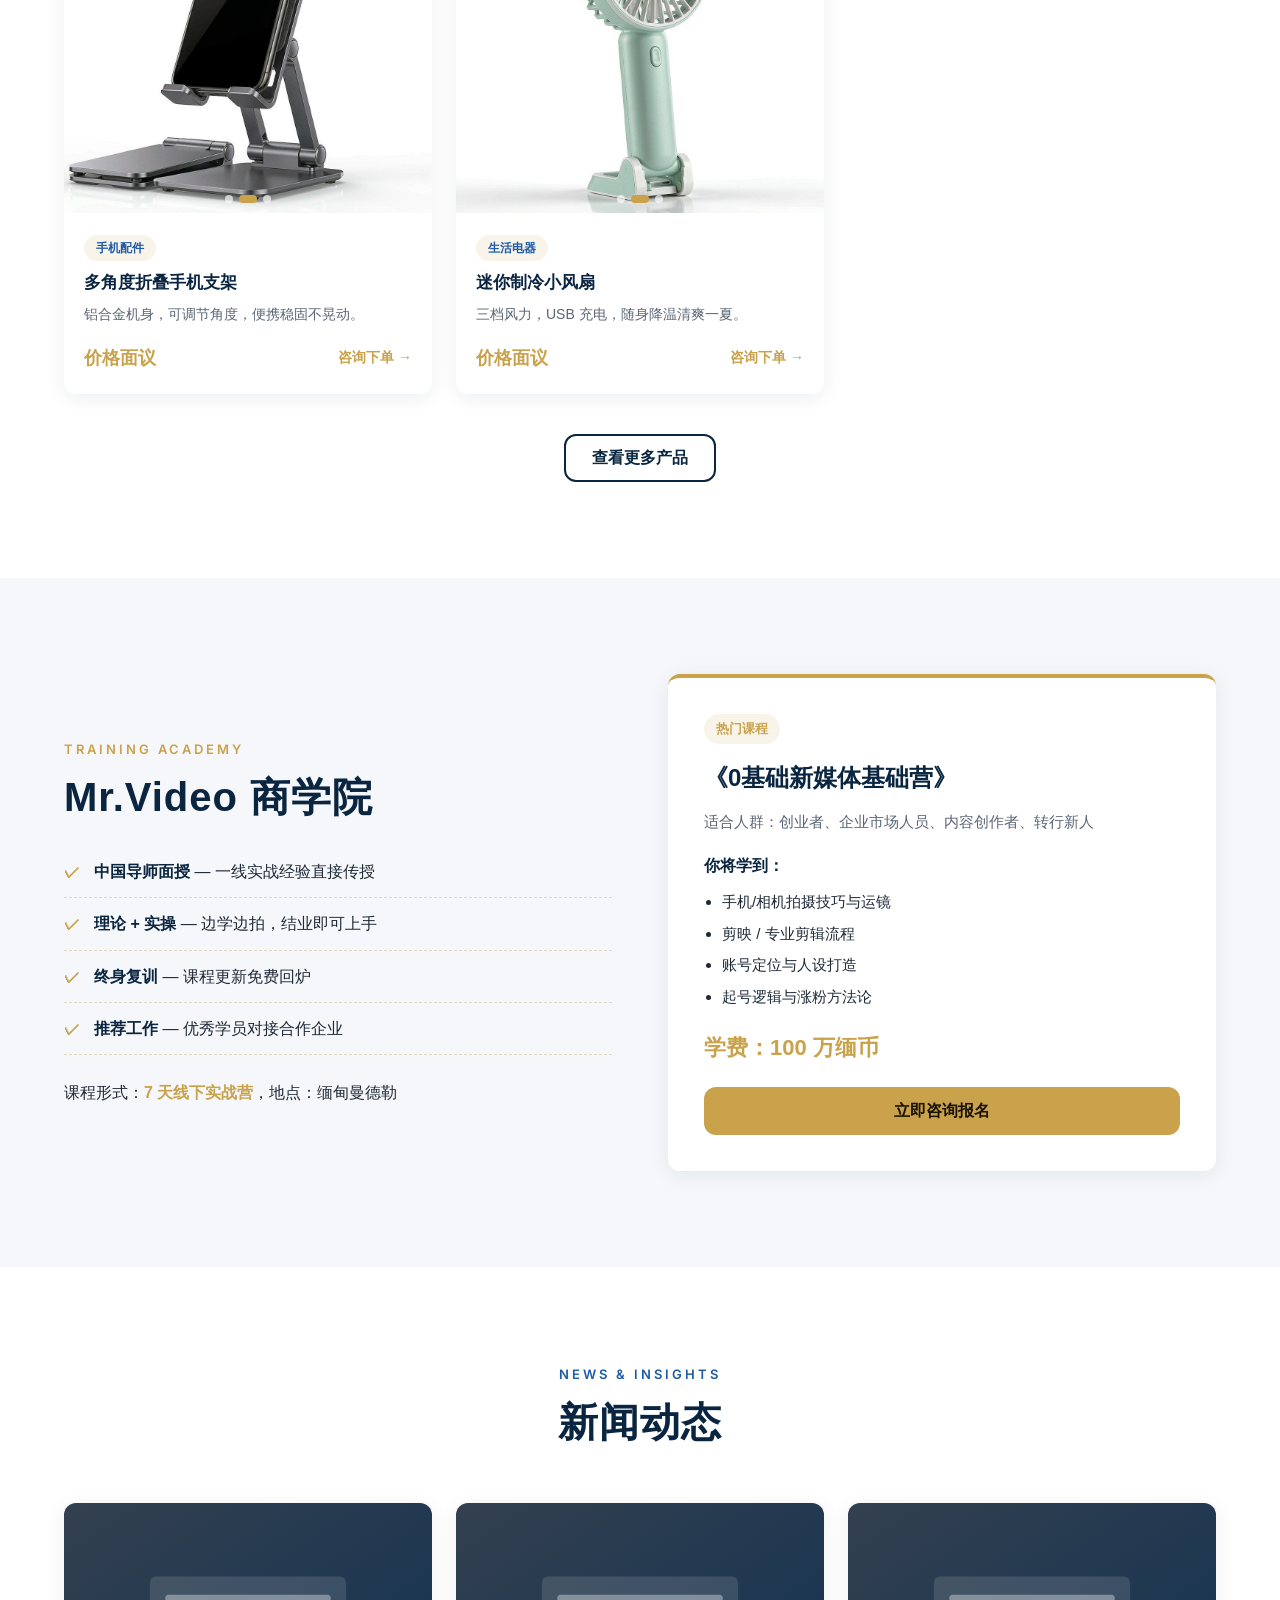
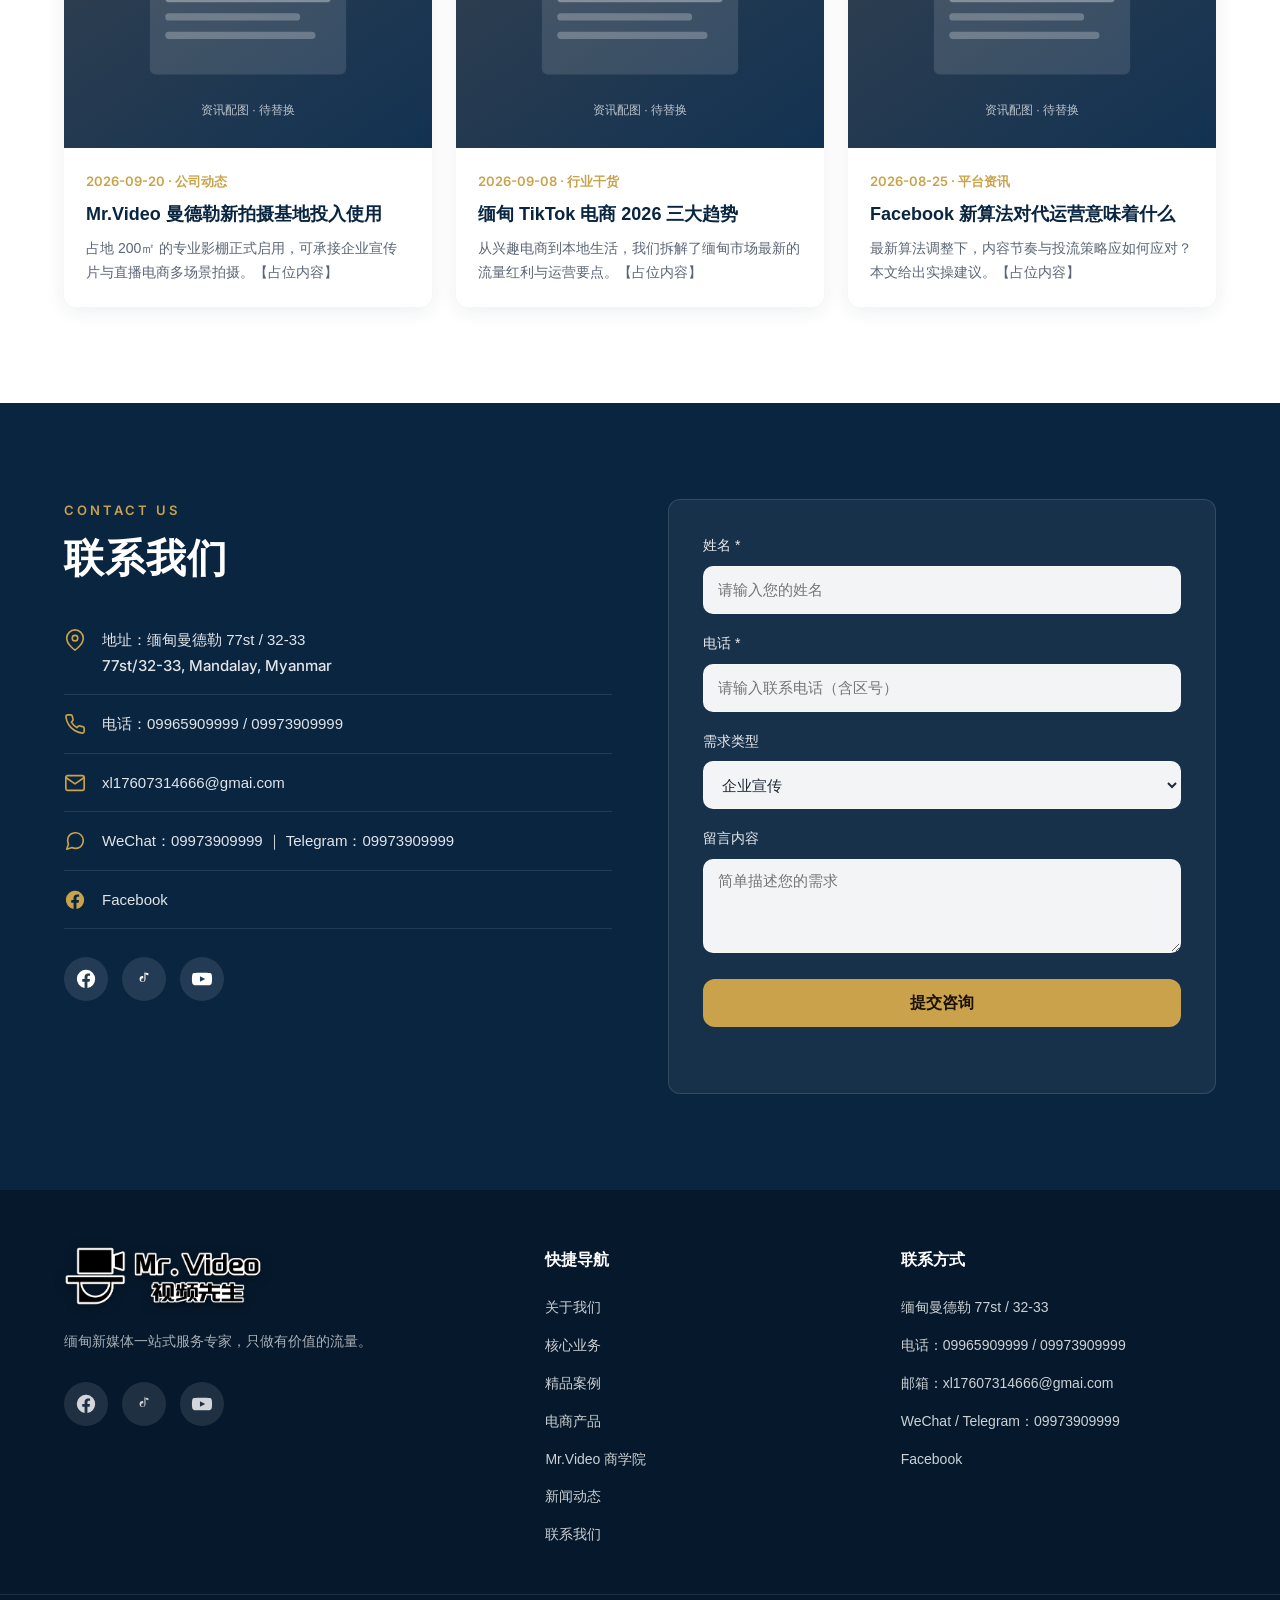
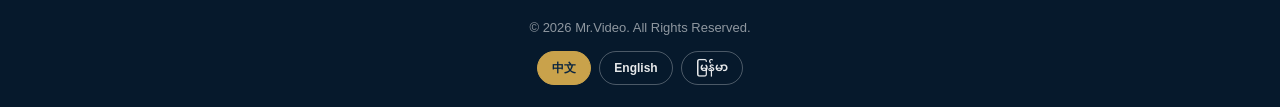
==== commit 80072a38: "feat: 关联 Facebook 官方主页，补齐结构化数据与移动端入口 原站点 Facebook 图标全是占位符：index.html 的联系区与页脚两处是 href="#" （点了没反应），soc" ====
--- a/index.html
+++ b/index.html
@@ -23,6 +23,33 @@
   <link rel="alternate" hreflang="en" href="https://mrvideo.vip/en/" />
   <link rel="alternate" hreflang="my" href="https://mrvideo.vip/my/" />
   <link rel="alternate" hreflang="x-default" href="https://mrvideo.vip/" />
+  <script type="application/ld+json">
+{
+  "@context": "https://schema.org",
+  "@type": "Organization",
+  "@id": "https://mrvideo.vip/#organization",
+  "name": "Mr.Video 传媒",
+  "alternateName": "Mr.Video",
+  "url": "https://mrvideo.vip/",
+  "logo": "https://mrvideo.vip/images/logo-wordmark.png",
+  "image": "https://mrvideo.vip/images/logo-wordmark.png",
+  "description": "缅甸新媒体一站式服务专家。业务覆盖企业宣传、社交媒体代运营、新媒体人才培训、短视频电商、全域精准投放与网红孵化，只做有价值的流量。",
+  "inLanguage": "zh-Hans",
+  "address": {
+    "@type": "PostalAddress",
+    "streetAddress": "77st / 32-33",
+    "addressLocality": "Mandalay",
+    "addressCountry": "MM"
+  },
+  "email": "xl17607314666@gmai.com",
+  "telephone": "09965909999",
+  "sameAs": [
+    "https://www.facebook.com/profile.php?id=61595448556166",
+    "https://www.tiktok.com/@mrvideo168",
+    "https://t.me/09973909999"
+  ]
+}
+  </script>
 <!-- i18n:head-alt:end -->
   <meta name="twitter:card" content="summary_large_image" />
 
@@ -628,9 +655,13 @@
               <span class="ci-icon" aria-hidden="true"><svg viewBox="0 0 24 24" fill="none" stroke="currentColor" stroke-width="1.8" stroke-linecap="round" stroke-linejoin="round"><path d="M21 11.5a8.38 8.38 0 0 1-.9 3.8 8.5 8.5 0 0 1-7.6 4.7 8.38 8.38 0 0 1-3.8-.9L3 21l1.9-5.7a8.38 8.38 0 0 1-.9-3.8 8.5 8.5 0 0 1 4.7-7.6 8.38 8.38 0 0 1 3.8-.9h.5a8.48 8.48 0 0 1 8 8v.5z"></path></svg></span>
               <span>WeChat：09973909999 ｜ Telegram：<a href="https://t.me/09973909999">09973909999</a></span>
             </li>
+            <li>
+              <span class="ci-icon" aria-hidden="true"><svg viewBox="0 0 24 24" fill="currentColor"><path d="M22 12a10 10 0 1 0-11.56 9.88v-6.99H7.9V12h2.54V9.8c0-2.5 1.49-3.89 3.78-3.89 1.09 0 2.24.2 2.24.2v2.46h-1.26c-1.24 0-1.63.77-1.63 1.56V12h2.78l-.44 2.89h-2.34v6.99A10 10 0 0 0 22 12z"/></svg></span>
+              <a href="https://www.facebook.com/profile.php?id=61595448556166" target="_blank" rel="noopener">Facebook</a>
+            </li>
           </ul>
           <div class="contact-social">
-            <a href="#" aria-label="Facebook"><svg viewBox="0 0 24 24" fill="currentColor"><path d="M22 12a10 10 0 1 0-11.56 9.88v-6.99H7.9V12h2.54V9.8c0-2.5 1.49-3.89 3.78-3.89 1.09 0 2.24.2 2.24.2v2.46h-1.26c-1.24 0-1.63.77-1.63 1.56V12h2.78l-.44 2.89h-2.34v6.99A10 10 0 0 0 22 12z"/></svg></a>
+            <a href="https://www.facebook.com/profile.php?id=61595448556166" aria-label="Facebook" target="_blank" rel="noopener"><svg viewBox="0 0 24 24" fill="currentColor"><path d="M22 12a10 10 0 1 0-11.56 9.88v-6.99H7.9V12h2.54V9.8c0-2.5 1.49-3.89 3.78-3.89 1.09 0 2.24.2 2.24.2v2.46h-1.26c-1.24 0-1.63.77-1.63 1.56V12h2.78l-.44 2.89h-2.34v6.99A10 10 0 0 0 22 12z"/></svg></a>
             <a href="https://www.tiktok.com/@mrvideo168?_r=1&amp;_t=ZS-9AhlKWXEBBU" aria-label="TikTok" target="_blank" rel="noopener"><svg viewBox="0 0 24 24" fill="currentColor"><path d="M16.6 5.8a4.9 4.9 0 0 1-3-1.1V12a3.2 3.2 0 1 1-3.2-3.2c.27 0 .53.04.78.12v2.4a1.8 1.8 0 1 0 1.27 1.72V3.3a4.9 4.9 0 0 0 4.35 4.7v-2.2z"/></svg></a>
             <a href="#" aria-label="YouTube"><svg viewBox="0 0 24 24" fill="currentColor"><path d="M23 12s0-3.2-.4-4.7a2.5 2.5 0 0 0-1.77-1.77C19.3 5.1 12 5.1 12 5.1s-7.3 0-8.83.43A2.5 2.5 0 0 0 1.4 7.3 26 26 0 0 0 1 12a26 26 0 0 0 .4 4.7 2.5 2.5 0 0 0 1.77 1.77C4.7 18.9 12 18.9 12 18.9s7.3 0 8.83-.43a2.5 2.5 0 0 0 1.77-1.77A26 26 0 0 0 23 12zM9.75 15.02V8.98L15.5 12l-5.75 3.02z"/></svg></a>
           </div>
@@ -680,7 +711,7 @@
         </a>
         <p class="footer-about">缅甸新媒体一站式服务专家，只做有价值的流量。</p>
         <div class="contact-social">
-          <a href="#" aria-label="Facebook"><svg viewBox="0 0 24 24" fill="currentColor"><path d="M22 12a10 10 0 1 0-11.56 9.88v-6.99H7.9V12h2.54V9.8c0-2.5 1.49-3.89 3.78-3.89 1.09 0 2.24.2 2.24.2v2.46h-1.26c-1.24 0-1.63.77-1.63 1.56V12h2.78l-.44 2.89h-2.34v6.99A10 10 0 0 0 22 12z"/></svg></a>
+          <a href="https://www.facebook.com/profile.php?id=61595448556166" aria-label="Facebook" target="_blank" rel="noopener"><svg viewBox="0 0 24 24" fill="currentColor"><path d="M22 12a10 10 0 1 0-11.56 9.88v-6.99H7.9V12h2.54V9.8c0-2.5 1.49-3.89 3.78-3.89 1.09 0 2.24.2 2.24.2v2.46h-1.26c-1.24 0-1.63.77-1.63 1.56V12h2.78l-.44 2.89h-2.34v6.99A10 10 0 0 0 22 12z"/></svg></a>
           <a href="https://www.tiktok.com/@mrvideo168?_r=1&amp;_t=ZS-9AhlKWXEBBU" aria-label="TikTok" target="_blank" rel="noopener"><svg viewBox="0 0 24 24" fill="currentColor"><path d="M16.6 5.8a4.9 4.9 0 0 1-3-1.1V12a3.2 3.2 0 1 1-3.2-3.2c.27 0 .53.04.78.12v2.4a1.8 1.8 0 1 0 1.27 1.72V3.3a4.9 4.9 0 0 0 4.35 4.7v-2.2z"/></svg></a>
           <a href="#" aria-label="YouTube"><svg viewBox="0 0 24 24" fill="currentColor"><path d="M23 12s0-3.2-.4-4.7a2.5 2.5 0 0 0-1.77-1.77C19.3 5.1 12 5.1 12 5.1s-7.3 0-8.83.43A2.5 2.5 0 0 0 1.4 7.3 26 26 0 0 0 1 12a26 26 0 0 0 .4 4.7 2.5 2.5 0 0 0 1.77 1.77C4.7 18.9 12 18.9 12 18.9s7.3 0 8.83-.43a2.5 2.5 0 0 0 1.77-1.77A26 26 0 0 0 23 12zM9.75 15.02V8.98L15.5 12l-5.75 3.02z"/></svg></a>
         </div>
@@ -704,6 +735,7 @@
           <li>电话：09965909999 / 09973909999</li>
           <li>邮箱：xl17607314666@gmai.com</li>
           <li>WeChat / Telegram：09973909999</li>
+          <li><a href="https://www.facebook.com/profile.php?id=61595448556166" target="_blank" rel="noopener">Facebook</a></li>
         </ul>
       </div>
     </div>
@@ -720,6 +752,10 @@
     <a href="tel:09965909999" class="mb-item">
       <svg viewBox="0 0 24 24" fill="none" stroke="currentColor" stroke-width="2" stroke-linecap="round" stroke-linejoin="round"><path d="M22 16.92v3a2 2 0 0 1-2.18 2 19.79 19.79 0 0 1-8.63-3.07 19.5 19.5 0 0 1-6-6 19.79 19.79 0 0 1-3.07-8.67A2 2 0 0 1 4.11 2h3a2 2 0 0 1 2 1.72c.13.96.36 1.9.7 2.81a2 2 0 0 1-.45 2.11L8.09 9.91a16 16 0 0 0 6 6l1.27-1.27a2 2 0 0 1 2.11-.45c.9.34 1.85.57 2.81.7A2 2 0 0 1 22 16.92z"></path></svg>
       <span>电话</span>
+    </a>
+    <a href="https://www.facebook.com/profile.php?id=61595448556166" class="mb-item mb-fb" target="_blank" rel="noopener">
+      <svg viewBox="0 0 24 24" fill="currentColor"><path d="M22 12a10 10 0 1 0-11.56 9.88v-6.99H7.9V12h2.54V9.8c0-2.5 1.49-3.89 3.78-3.89 1.09 0 2.24.2 2.24.2v2.46h-1.26c-1.24 0-1.63.77-1.63 1.56V12h2.78l-.44 2.89h-2.34v6.99A10 10 0 0 0 22 12z"/></svg>
+      <span>Facebook</span>
     </a>
     <a href="https://t.me/09973909999" class="mb-item mb-wa" target="_blank" rel="noopener">
       <svg viewBox="0 0 24 24" fill="none" stroke="currentColor" stroke-width="2" stroke-linecap="round" stroke-linejoin="round"><path d="M21 11.5a8.38 8.38 0 0 1-.9 3.8 8.5 8.5 0 0 1-7.6 4.7 8.38 8.38 0 0 1-3.8-.9L3 21l1.9-5.7a8.38 8.38 0 0 1-.9-3.8 8.5 8.5 0 0 1 4.7-7.6 8.38 8.38 0 0 1 3.8-.9h.5a8.48 8.48 0 0 1 8 8v.5z"></path></svg>
--- a/css/style.css
+++ b/css/style.css
@@ -721,6 +721,7 @@
     gap: 2px; color: var(--white); font-size: 12px; min-height: 52px;
   }
   .mb-item svg { width: 22px; height: 22px; }
+  .mb-fb { color: #1877F2; }
   .mb-wa { color: #25D366; }
   .mb-msg { color: var(--gold); }
   /* 正文避让悬浮栏 */
